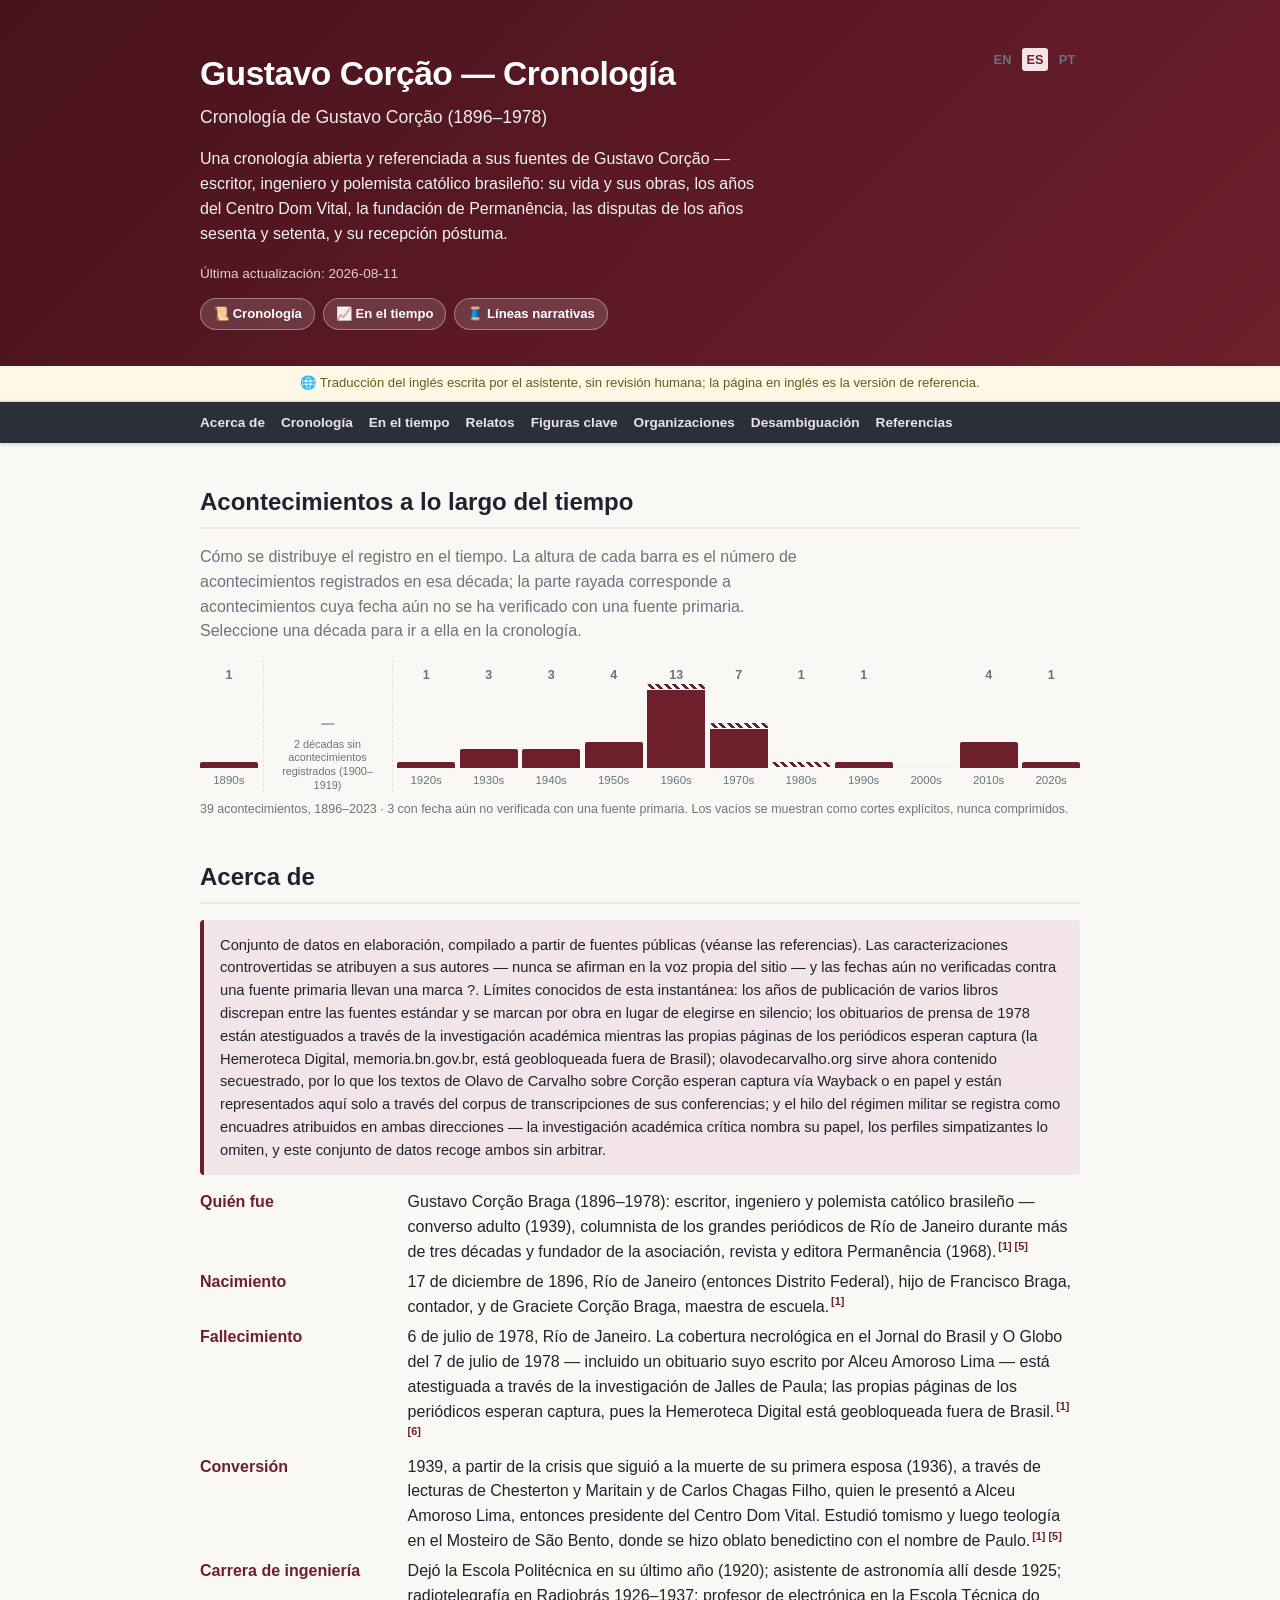
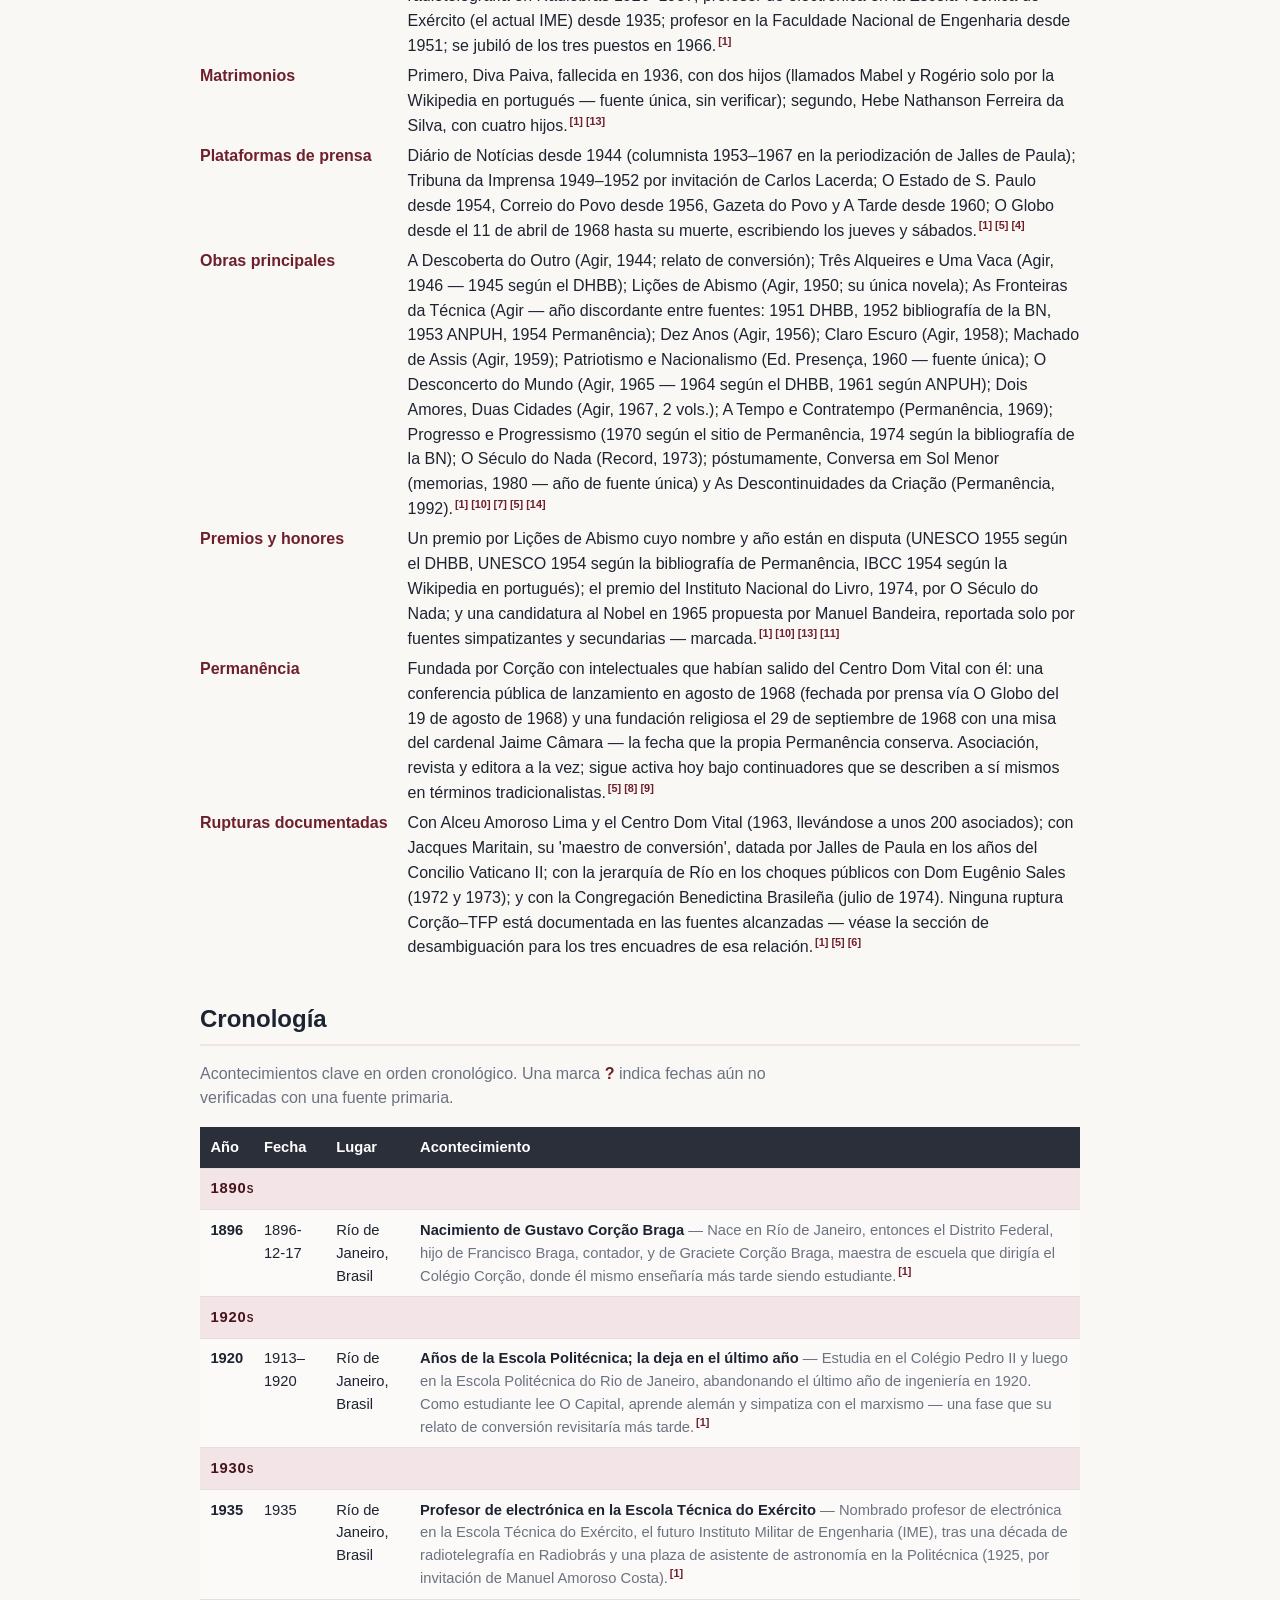
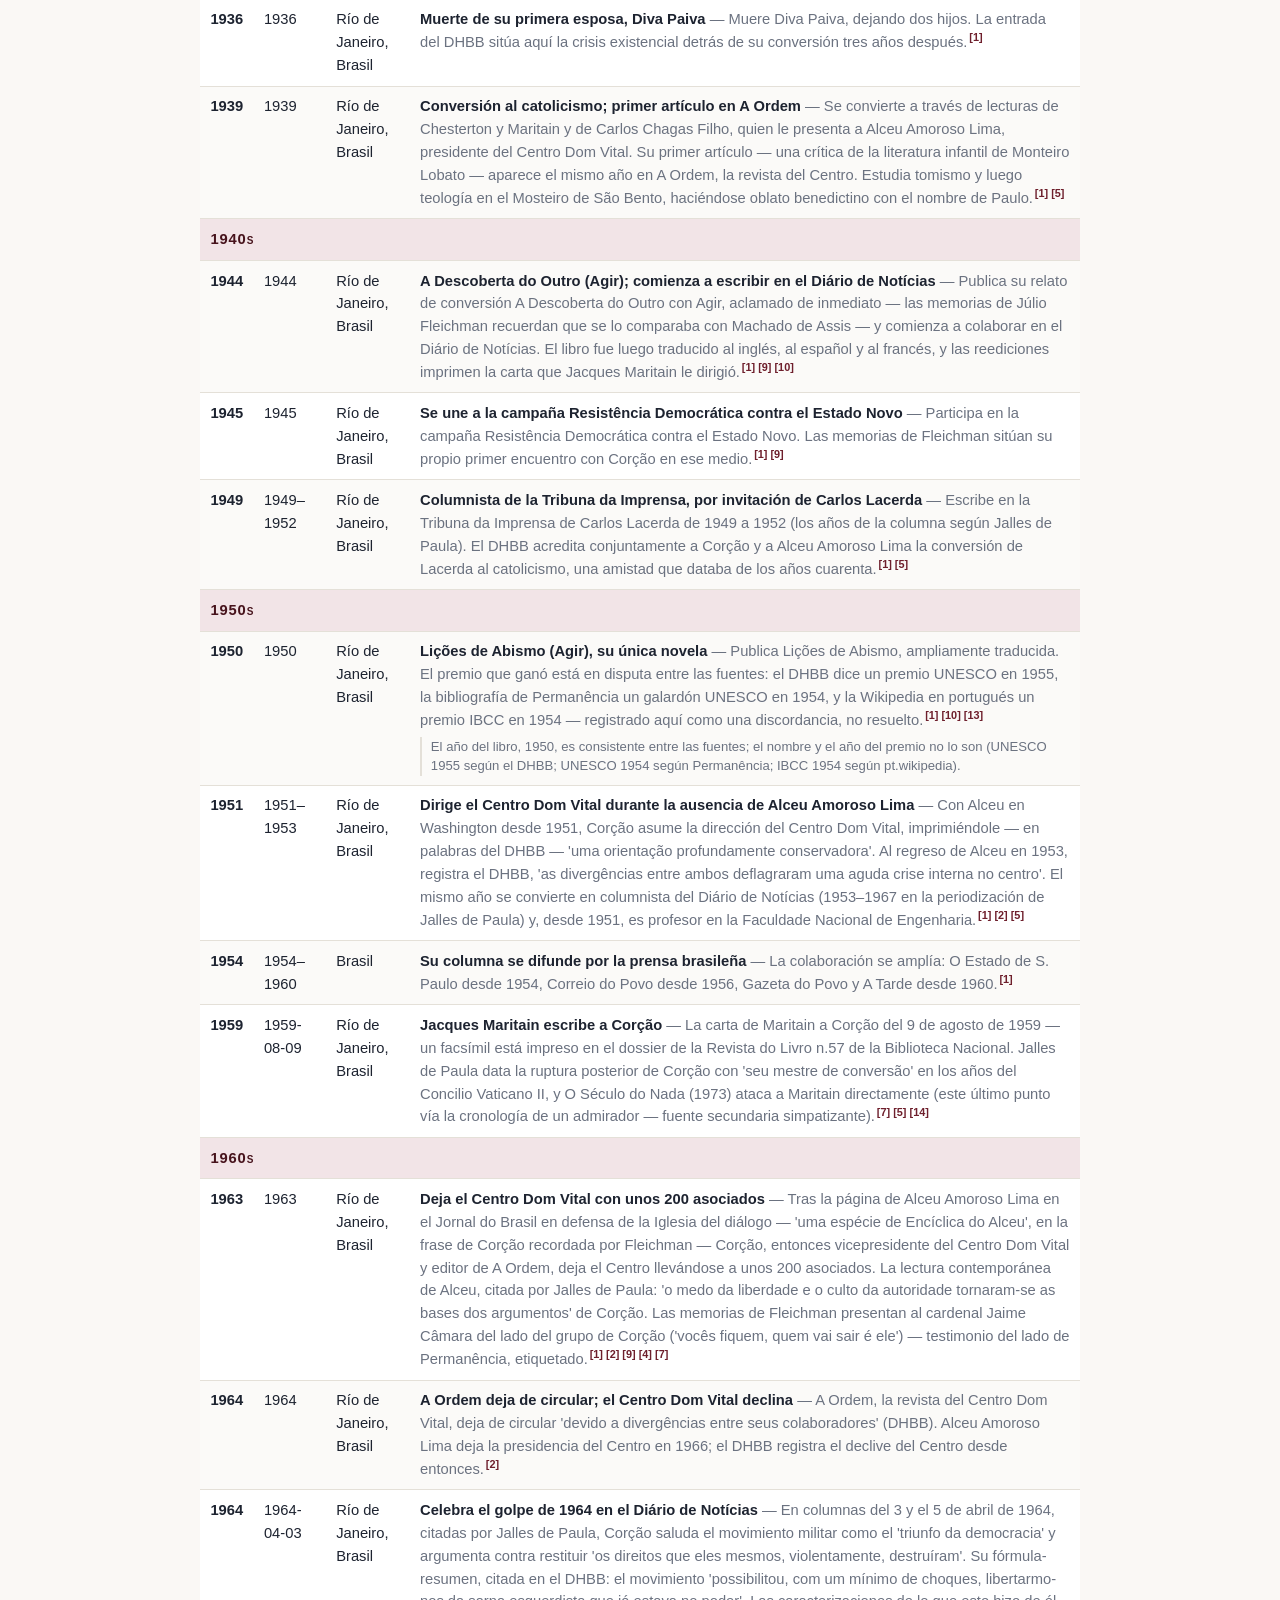
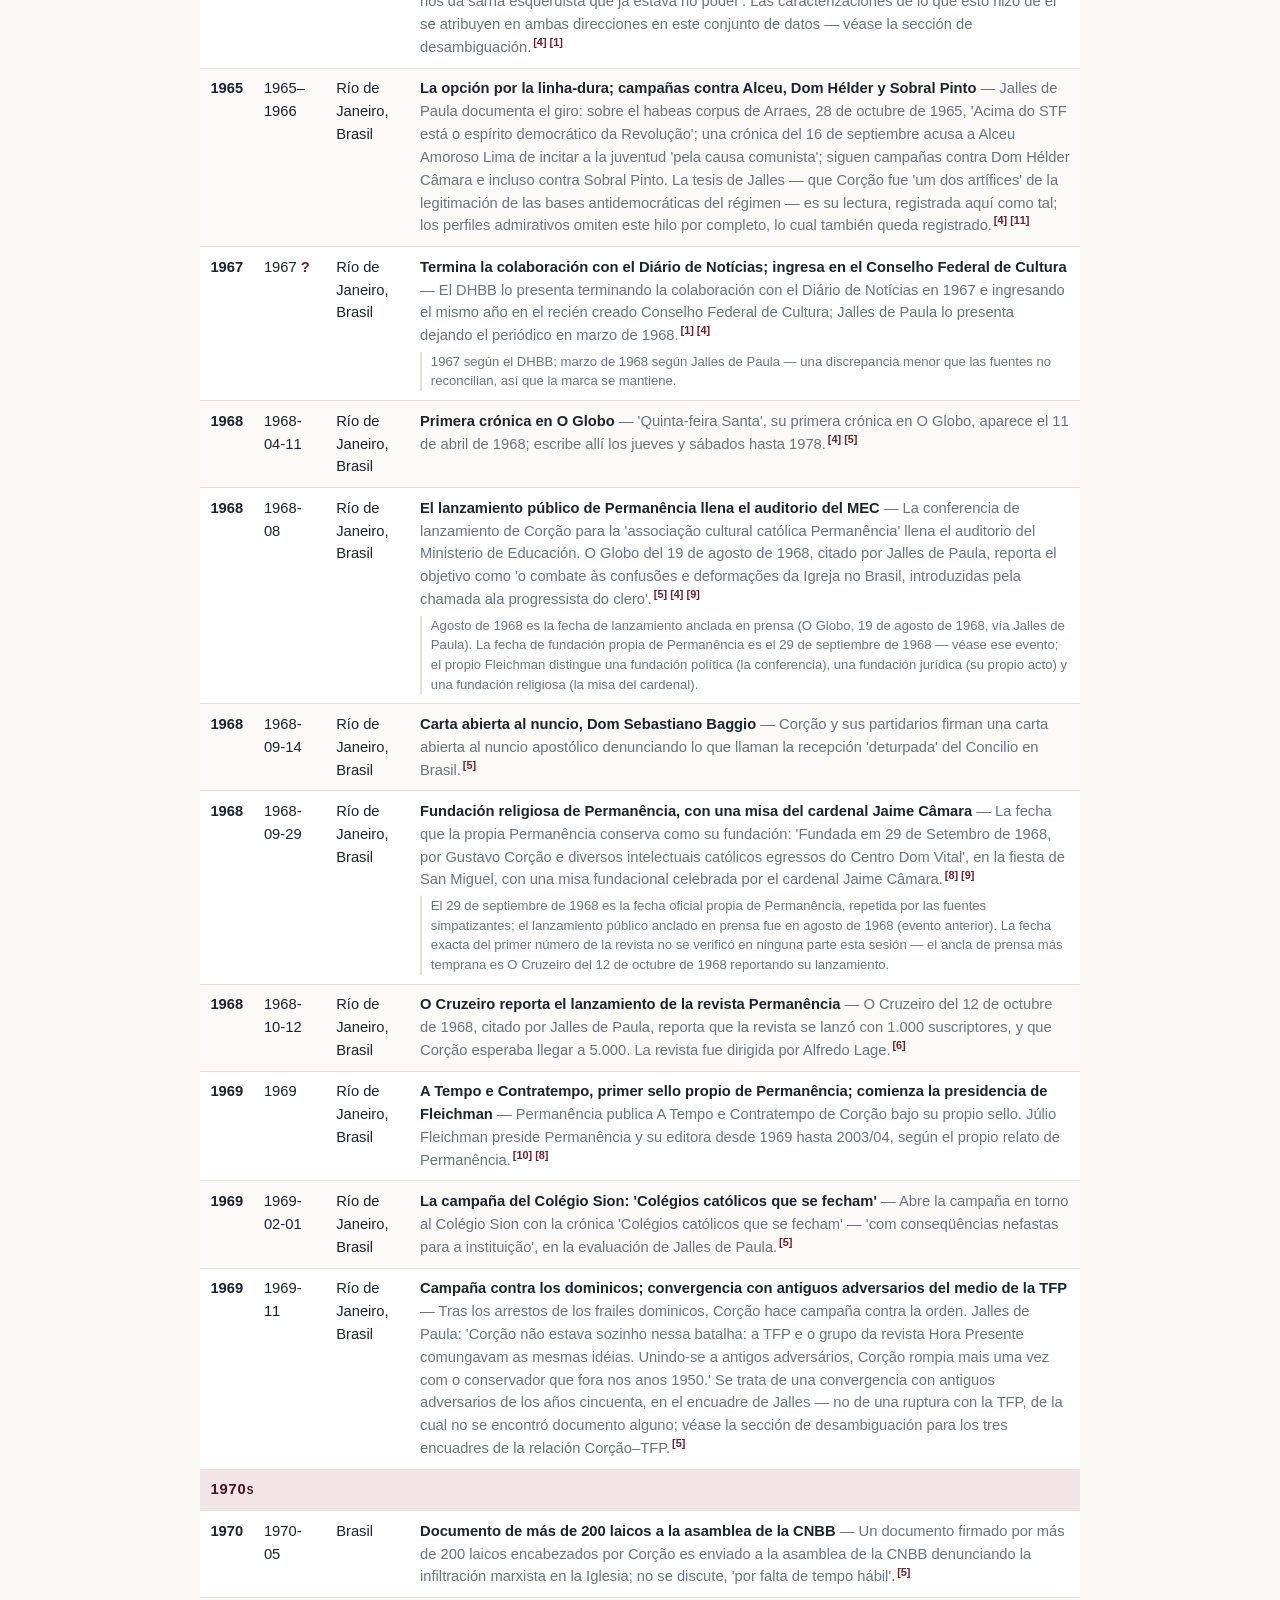
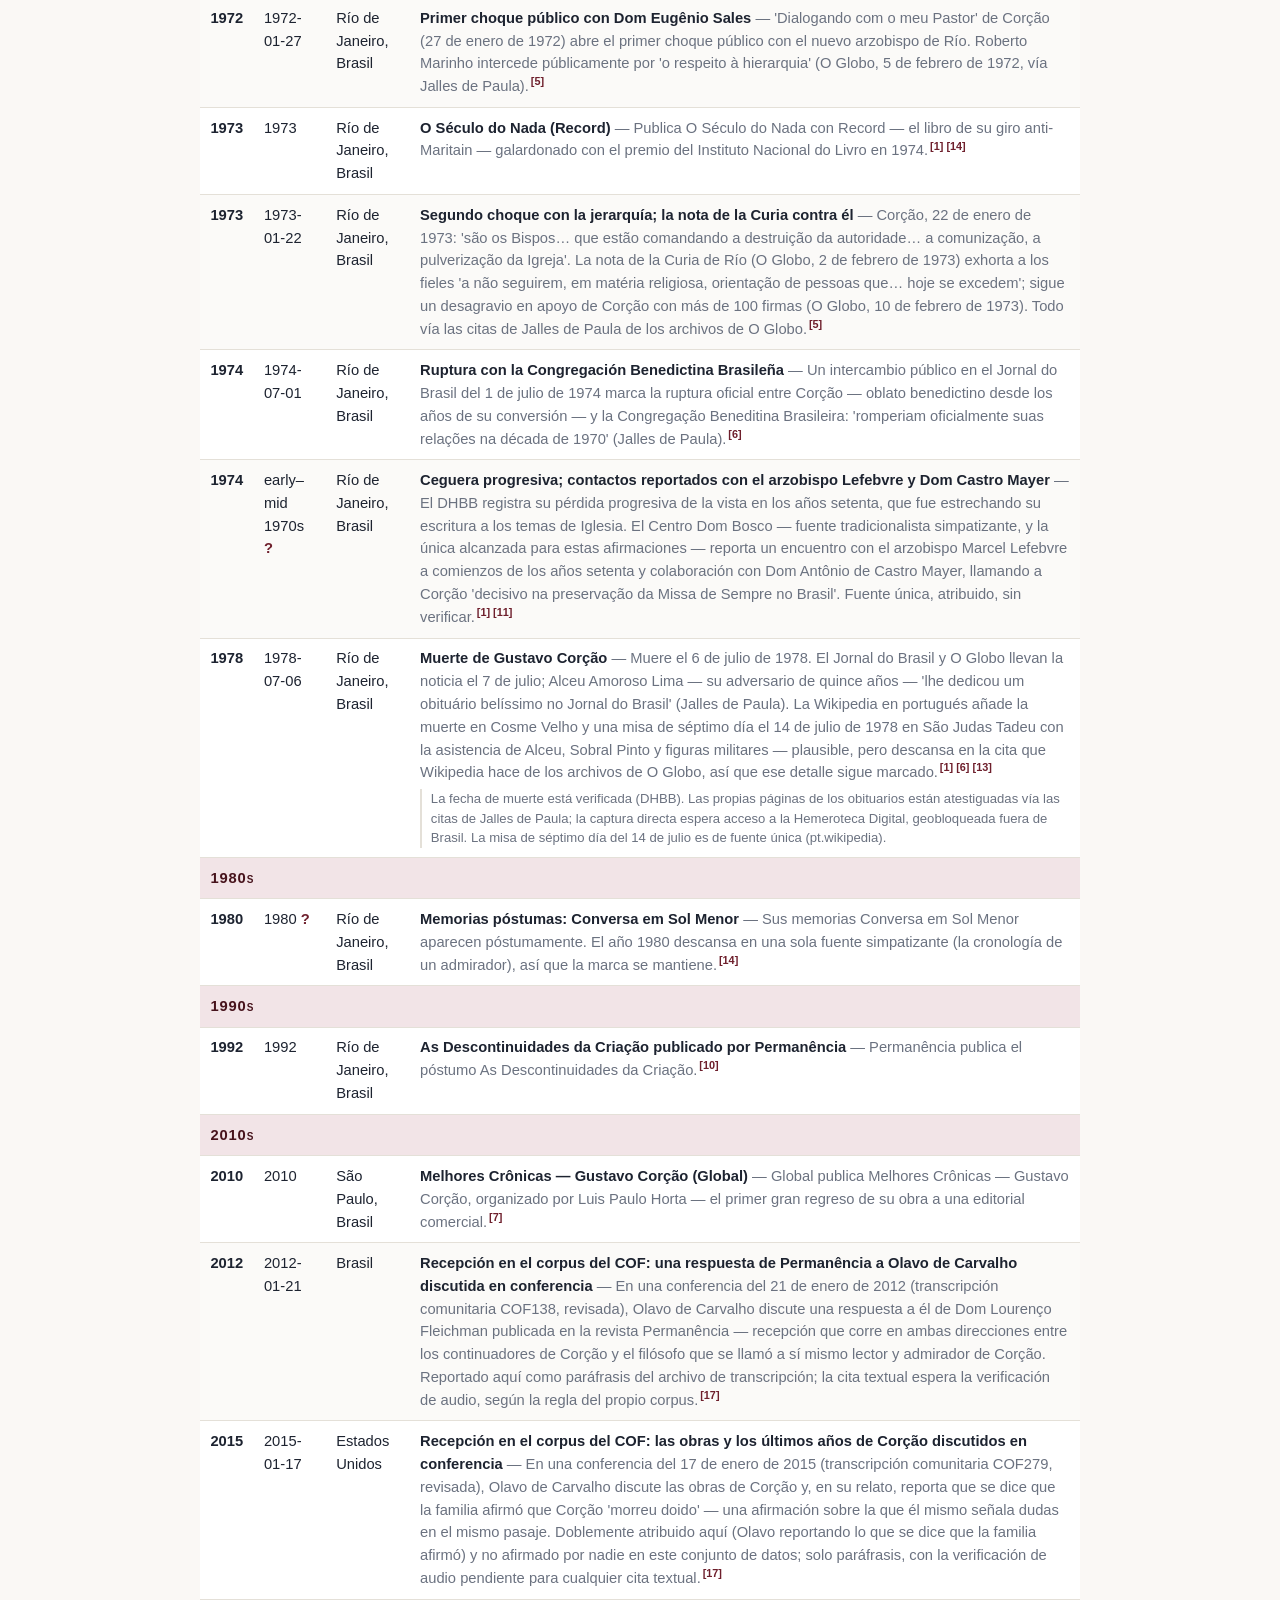
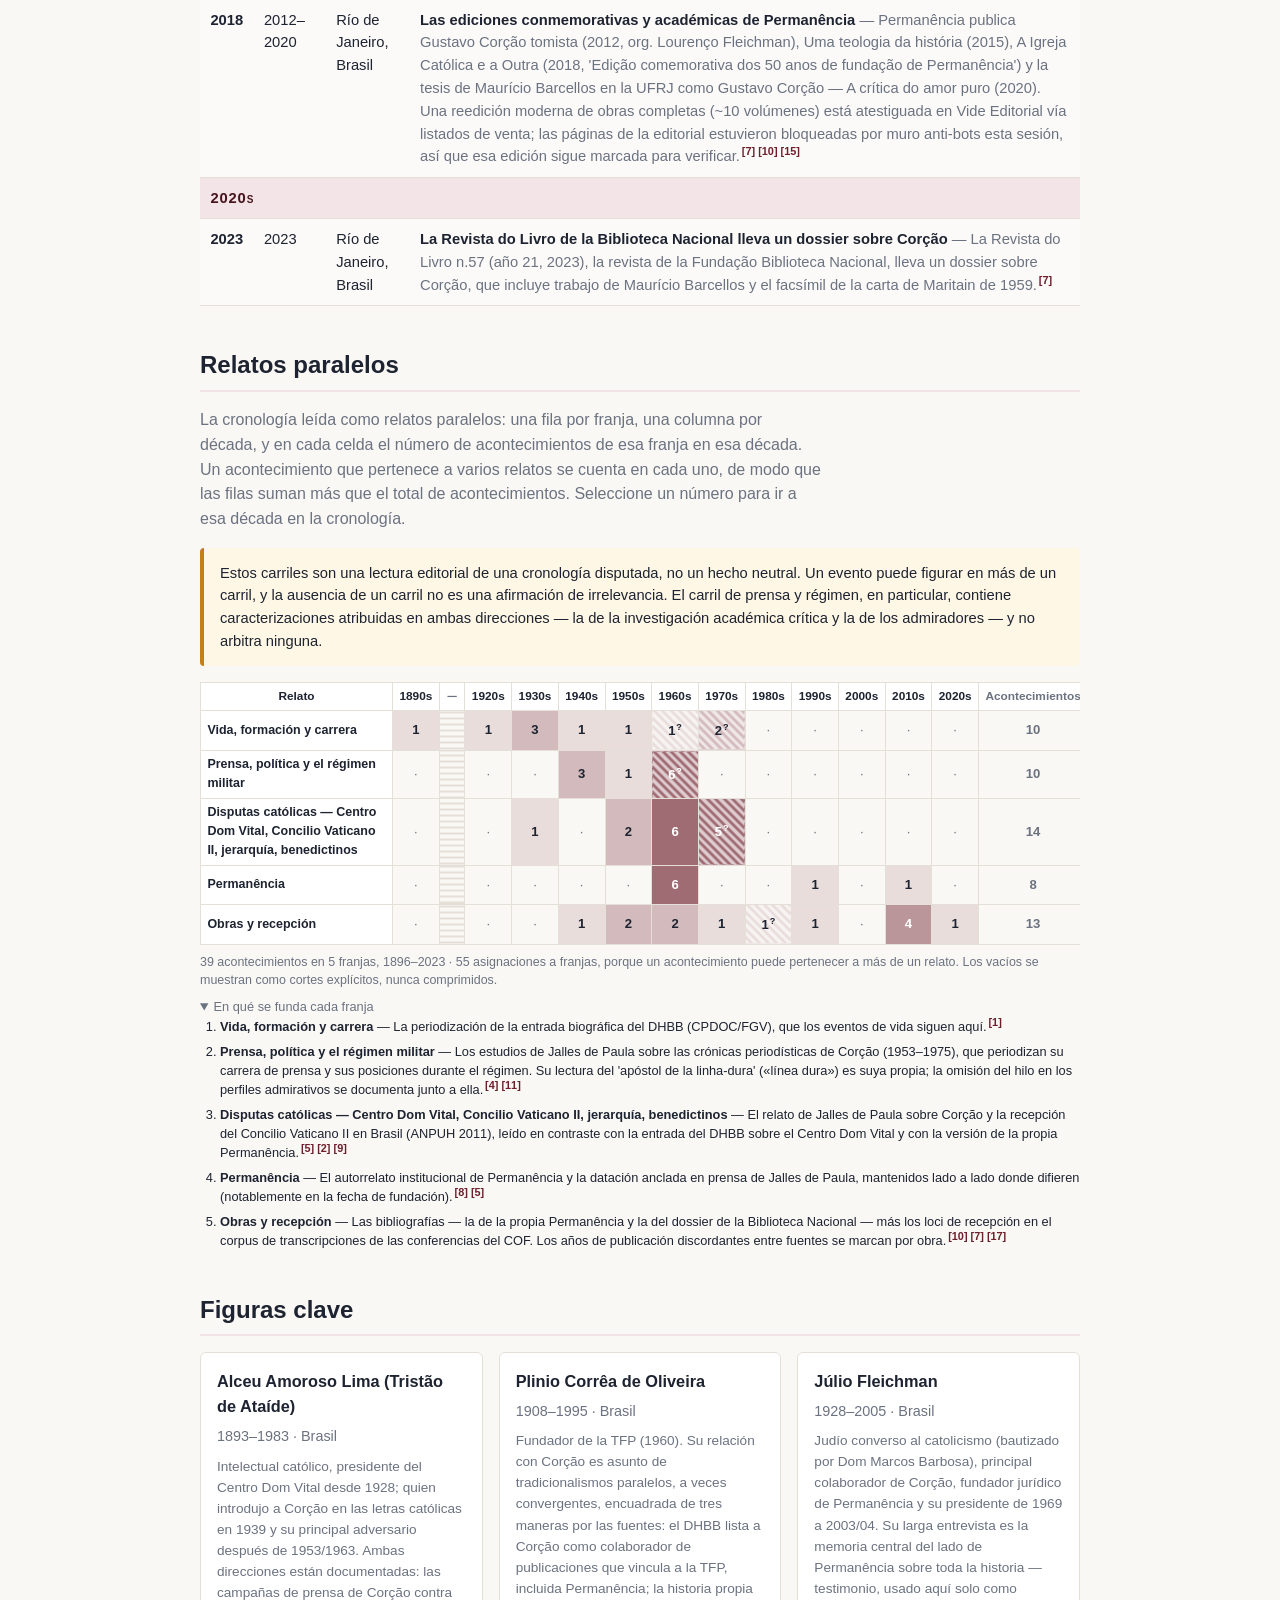
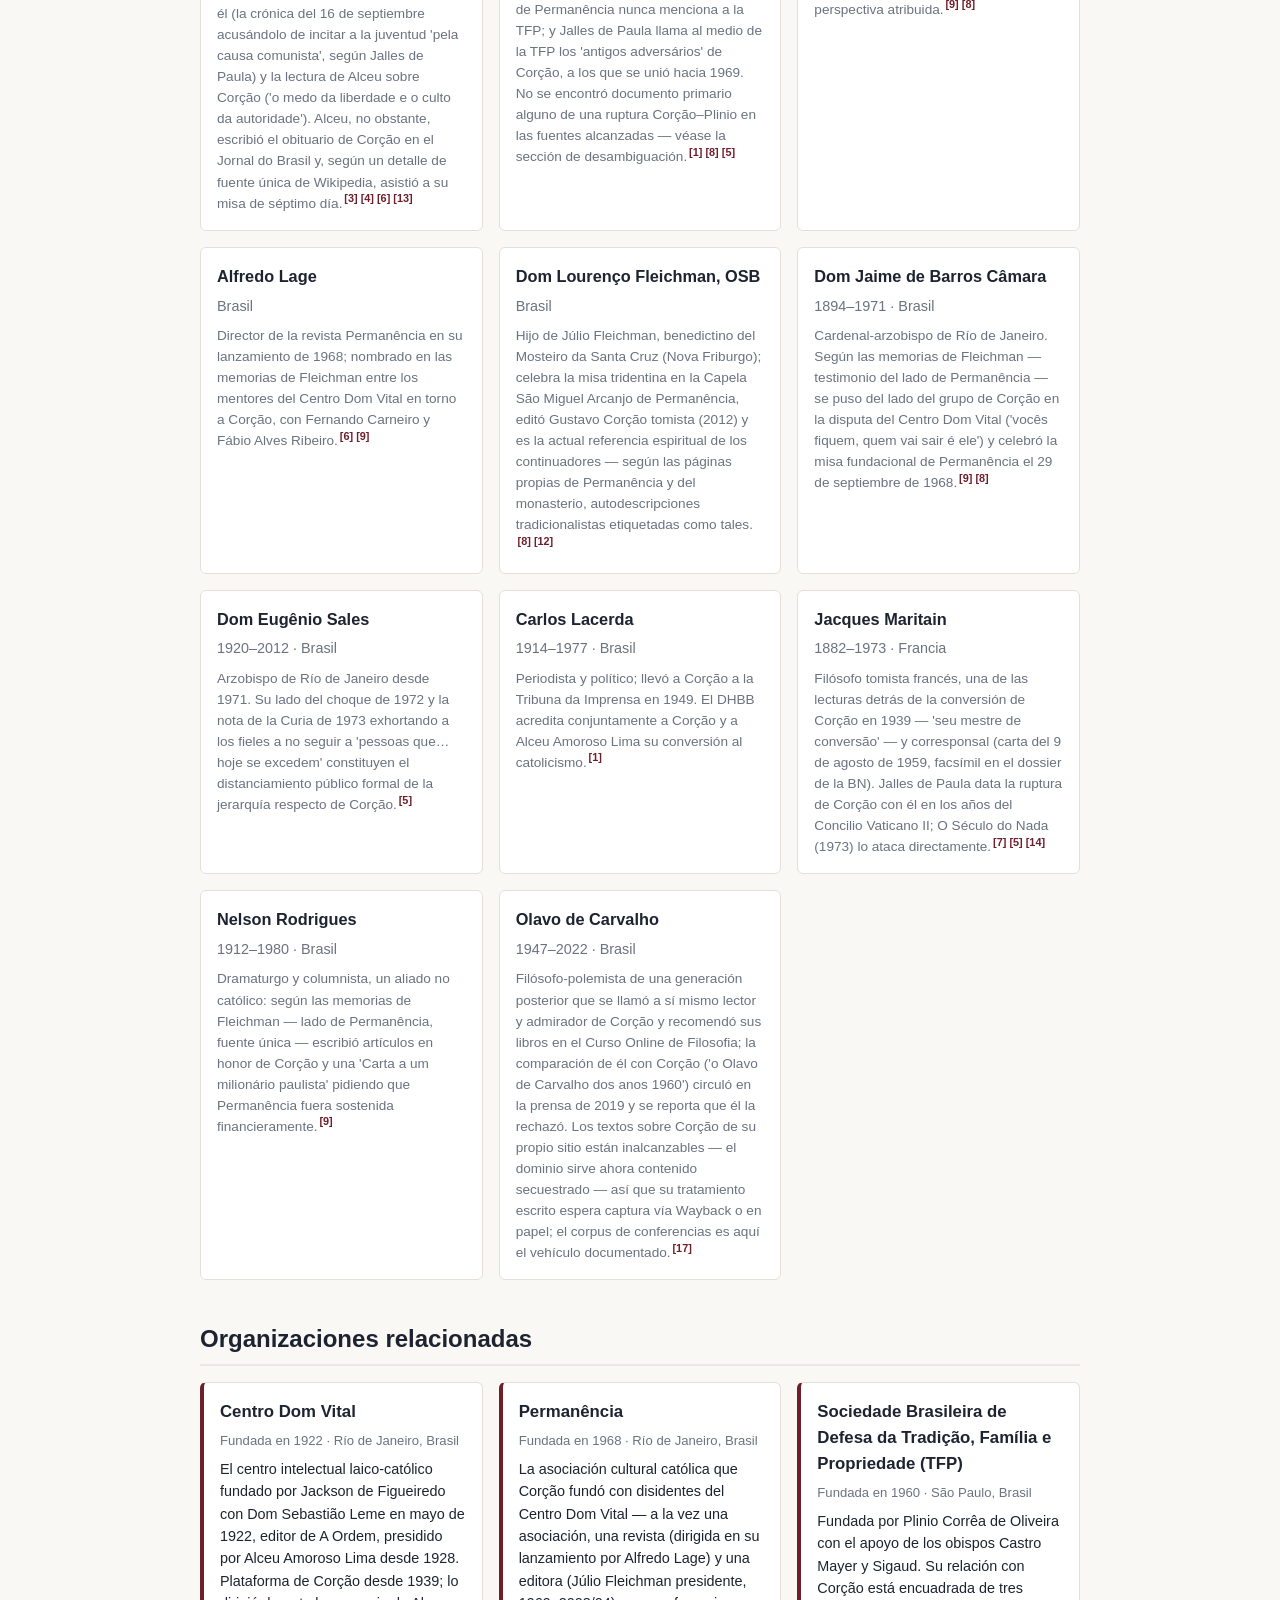
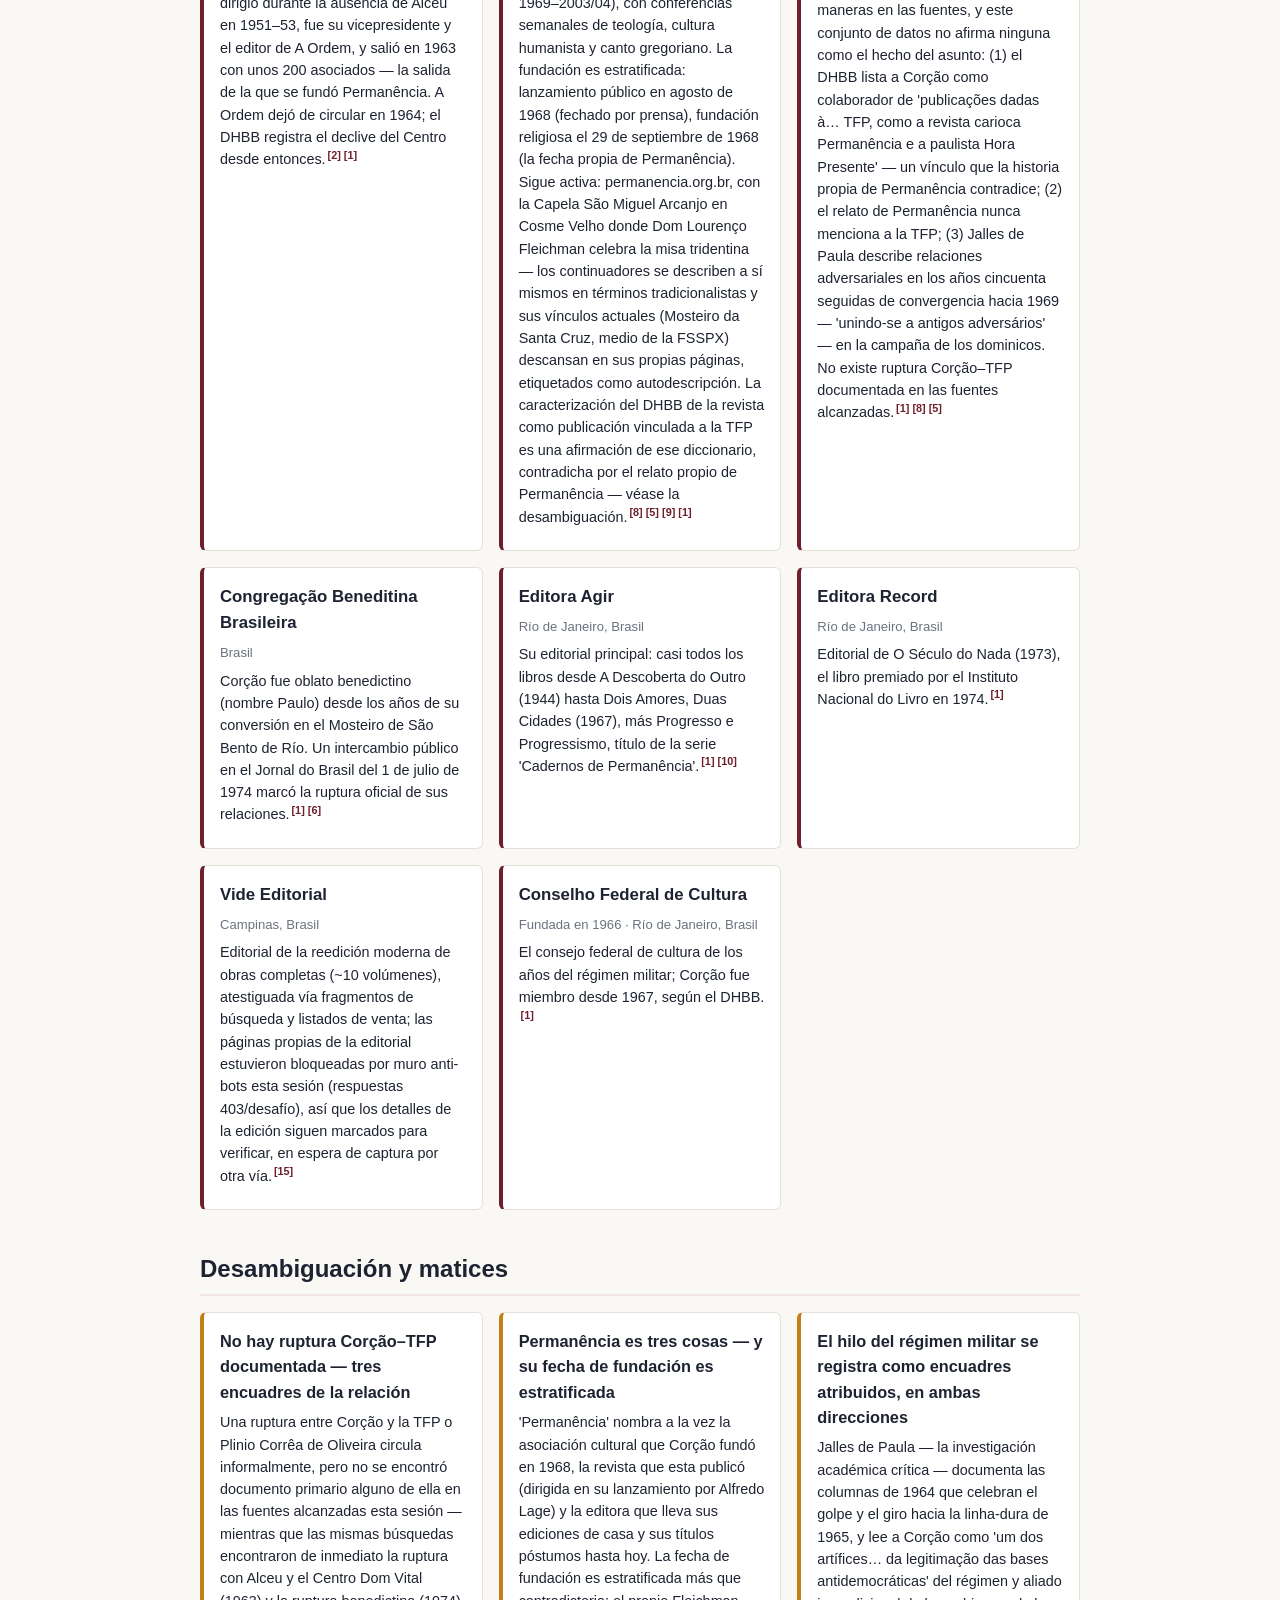
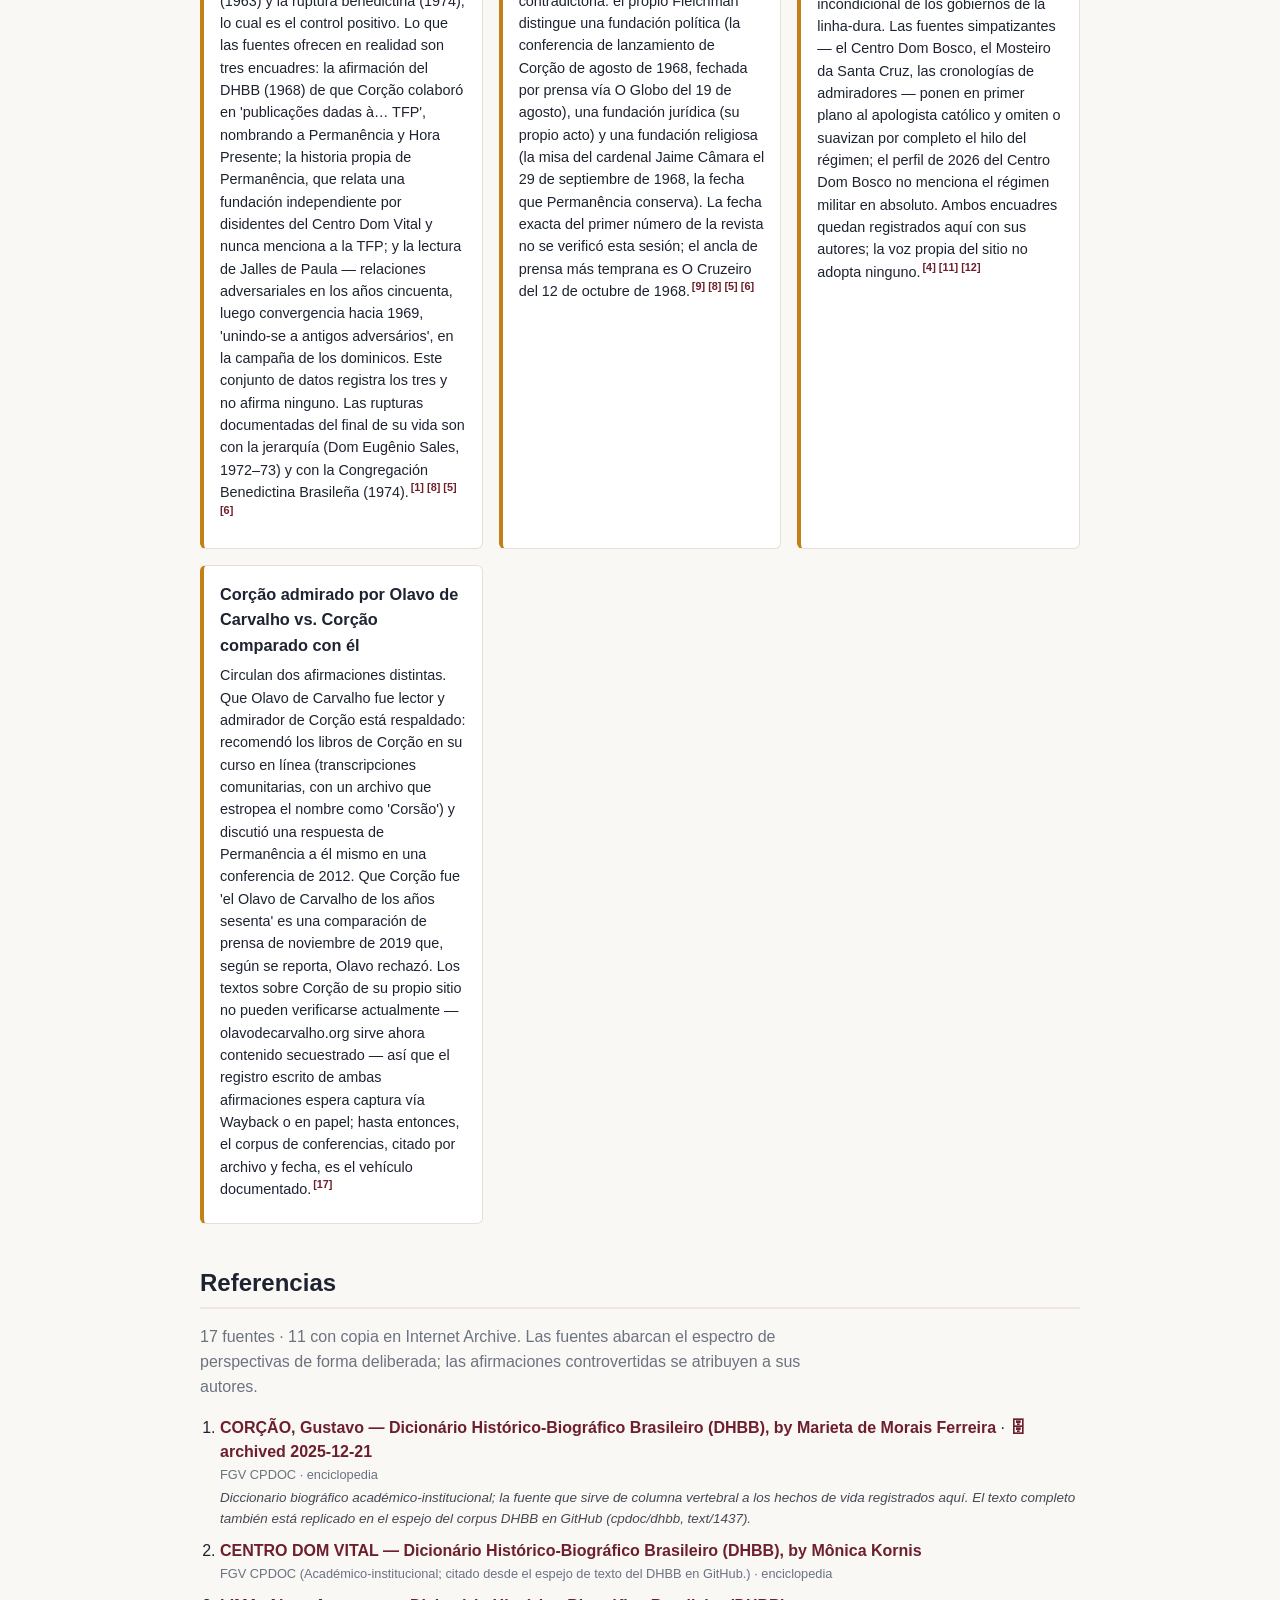
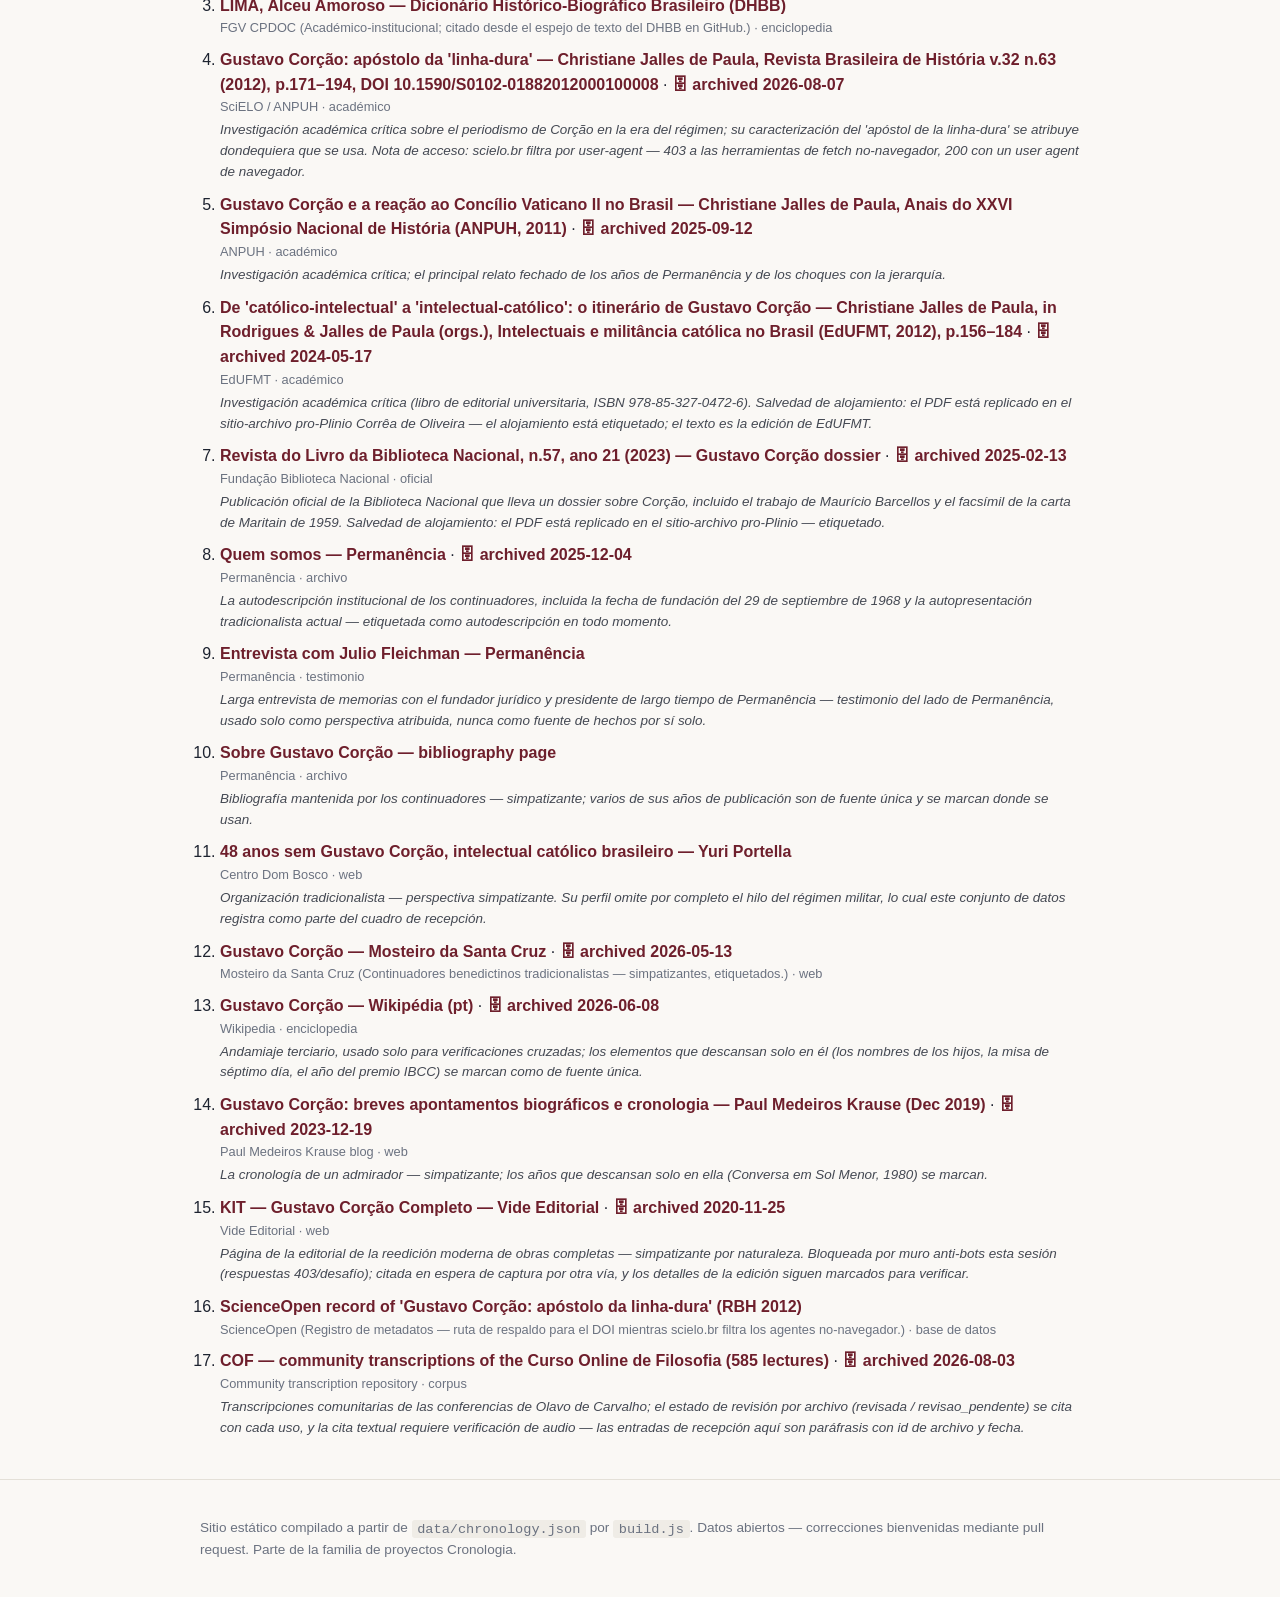
==== docs/es/index.html @ 12a6f3ac "Bootstrap the Gustavo Corcao chronology Complete first dataset: 39 events, 11 figures, 8 organizatio" ====
<!DOCTYPE html>
<html lang="es">
<head>
  <meta charset="utf-8">
  <meta name="viewport" content="width=device-width, initial-scale=1">
  <title>Gustavo Corção — Cronología</title>
  <meta name="description" content="Una cronología abierta y referenciada a sus fuentes de Gustavo Corção — escritor, ingeniero y polemista católico brasileño: su vida y sus obras, los años del Centro Dom Vital, la fundación de Permanência, las disputas de los años sesenta y setenta, y su recepción póstuma.">
  <!-- Google tag (gtag.js) -->
  <script async src="https://www.googletagmanager.com/gtag/js?id=G-R9LV1QZHVE"></script>
  <script>
    window.dataLayer = window.dataLayer || [];
    function gtag(){dataLayer.push(arguments);}
    gtag('js', new Date());
    gtag('config', 'G-R9LV1QZHVE');
  </script>
  <link rel="stylesheet" href="../styles.css">
  <link rel="canonical" href="https://cronologia.github.io/corcao/es/">
  <link rel="alternate" hreflang="en" href="https://cronologia.github.io/corcao/en/">
  <link rel="alternate" hreflang="es" href="https://cronologia.github.io/corcao/es/">
  <link rel="alternate" hreflang="pt" href="https://cronologia.github.io/corcao/pt/">
  <link rel="alternate" hreflang="x-default" href="https://cronologia.github.io/corcao/">
  <meta property="og:type" content="website">
  <meta property="og:site_name" content="Gustavo Corção — Cronología">
  <meta property="og:locale" content="es_ES">
  <meta property="og:title" content="Gustavo Corção — Cronología">
  <meta property="og:description" content="Una cronología abierta y referenciada a sus fuentes de Gustavo Corção — escritor, ingeniero y polemista católico brasileño: su vida y sus obras, los años del Centro Dom Vital, la fundación de Permanência, las disputas de los años sesenta y setenta, y su recepción póstuma.">
  <meta property="og:url" content="https://cronologia.github.io/corcao/es/">
  <meta name="twitter:card" content="summary">
  <meta name="twitter:title" content="Gustavo Corção — Cronología">
  <meta name="twitter:description" content="Una cronología abierta y referenciada a sus fuentes de Gustavo Corção — escritor, ingeniero y polemista católico brasileño: su vida y sus obras, los años del Centro Dom Vital, la fundación de Permanência, las disputas de los años sesenta y setenta, y su recepción póstuma.">
  <script type="application/ld+json">
  {
    "@context": "https://schema.org",
    "@type": "WebSite",
    "name": "Gustavo Corção — Cronología",
    "description": "Una cronología abierta y referenciada a sus fuentes de Gustavo Corção — escritor, ingeniero y polemista católico brasileño: su vida y sus obras, los años del Centro Dom Vital, la fundación de Permanência, las disputas de los años sesenta y setenta, y su recepción póstuma.",
    "url": "https://cronologia.github.io/corcao/es/",
    "inLanguage": "es"
  }
  </script>
</head>
<body>
  <header class="site-header">
    <div class="wrap">
      <nav class="lang-switch" aria-label="Idioma"><a href="../en/" hreflang="en">EN</a><span class="lang-current" aria-current="true">ES</span><a href="../pt/" hreflang="pt">PT</a></nav>
      <h1>Gustavo Corção — Cronología</h1>
      <p class="subtitle">Cronología de Gustavo Corção (1896–1978)</p>
      <p class="lead">Una cronología abierta y referenciada a sus fuentes de Gustavo Corção — escritor, ingeniero y polemista católico brasileño: su vida y sus obras, los años del Centro Dom Vital, la fundación de Permanência, las disputas de los años sesenta y setenta, y su recepción póstuma.</p>
      <p class="updated">Última actualización: 2026-08-11</p>
      <div class="viz-chips">
        <a href="#chronology">📜 Cronología</a>
        <a href="#chronology-spine">📈 En el tiempo</a>
        <a href="#threads">🧵 Líneas narrativas</a>
      </div>
    </div>
  </header>
  <div class="i18n-disclaimer" role="note">🌐 Traducción del inglés escrita por el asistente, sin revisión humana; la página en inglés es la versión de referencia.</div>

  <nav class="site-nav">
    <div class="wrap">
      <a href="#about">Acerca de</a>
      <a href="#chronology">Cronología</a>
      <a href="#chronology-spine">En el tiempo</a>
      <a href="#threads">Relatos</a>
      <a href="#figures">Figuras clave</a>
      <a href="#organizations">Organizaciones</a>
      <a href="#disambiguation">Desambiguación</a>
      <a href="#references">Referencias</a>
    </div>
  </nav>

  <main class="wrap">
    <section id="chronology-spine" class="viz">
      <h2>Acontecimientos a lo largo del tiempo</h2>
      <p class="section-intro">Cómo se distribuye el registro en el tiempo. La altura de cada barra es el número de acontecimientos registrados en esa década; la parte rayada corresponde a acontecimientos cuya fecha aún no se ha verificado con una fuente primaria. Seleccione una década para ir a ella en la cronología.</p>
      <figure class="chrono-spine">
        <div class="viz-scroll">
        <ol class="cs-track-list">
          <li class="cs-col"><a href="#decade-1890" title="1890s: 1 acontecimiento"><span class="cs-count">1</span><span class="cs-track"><span class="cs-bar" style="height:7.7%"></span></span><span class="cs-label">1890s</span><span class="visually-hidden">1890s: 1 acontecimiento</span></a></li>
          <li class="cs-break"><span class="cs-break-mark" aria-hidden="true">⸺</span><span class="cs-break-label">2 décadas sin acontecimientos registrados (1900–1919)</span></li>
          <li class="cs-col"><a href="#decade-1920" title="1920s: 1 acontecimiento"><span class="cs-count">1</span><span class="cs-track"><span class="cs-bar" style="height:7.7%"></span></span><span class="cs-label">1920s</span><span class="visually-hidden">1920s: 1 acontecimiento</span></a></li>
          <li class="cs-col"><a href="#decade-1930" title="1930s: 3 acontecimientos"><span class="cs-count">3</span><span class="cs-track"><span class="cs-bar" style="height:23.1%"></span></span><span class="cs-label">1930s</span><span class="visually-hidden">1930s: 3 acontecimientos</span></a></li>
          <li class="cs-col"><a href="#decade-1940" title="1940s: 3 acontecimientos"><span class="cs-count">3</span><span class="cs-track"><span class="cs-bar" style="height:23.1%"></span></span><span class="cs-label">1940s</span><span class="visually-hidden">1940s: 3 acontecimientos</span></a></li>
          <li class="cs-col"><a href="#decade-1950" title="1950s: 4 acontecimientos"><span class="cs-count">4</span><span class="cs-track"><span class="cs-bar" style="height:30.8%"></span></span><span class="cs-label">1950s</span><span class="visually-hidden">1950s: 4 acontecimientos</span></a></li>
          <li class="cs-col"><a href="#decade-1960" title="1960s: 13 acontecimientos, 1 con fecha no verificada"><span class="cs-count">13</span><span class="cs-track"><span class="cs-bar" style="height:100%"><span class="cs-unverified" style="height:7.7%"></span></span></span><span class="cs-label">1960s</span><span class="visually-hidden">1960s: 13 acontecimientos, 1 con fecha no verificada</span></a></li>
          <li class="cs-col"><a href="#decade-1970" title="1970s: 7 acontecimientos, 1 con fecha no verificada"><span class="cs-count">7</span><span class="cs-track"><span class="cs-bar" style="height:53.8%"><span class="cs-unverified" style="height:14.312267657992567%"></span></span></span><span class="cs-label">1970s</span><span class="visually-hidden">1970s: 7 acontecimientos, 1 con fecha no verificada</span></a></li>
          <li class="cs-col"><a href="#decade-1980" title="1980s: 1 acontecimiento, 1 con fecha no verificada"><span class="cs-count">1</span><span class="cs-track"><span class="cs-bar" style="height:7.7%"><span class="cs-unverified" style="height:100%"></span></span></span><span class="cs-label">1980s</span><span class="visually-hidden">1980s: 1 acontecimiento, 1 con fecha no verificada</span></a></li>
          <li class="cs-col"><a href="#decade-1990" title="1990s: 1 acontecimiento"><span class="cs-count">1</span><span class="cs-track"><span class="cs-bar" style="height:7.7%"></span></span><span class="cs-label">1990s</span><span class="visually-hidden">1990s: 1 acontecimiento</span></a></li>
          <li class="cs-col cs-empty"><span class="cs-count"></span><span class="cs-track"></span><span class="cs-label">2000s</span></li>
          <li class="cs-col"><a href="#decade-2010" title="2010s: 4 acontecimientos"><span class="cs-count">4</span><span class="cs-track"><span class="cs-bar" style="height:30.8%"></span></span><span class="cs-label">2010s</span><span class="visually-hidden">2010s: 4 acontecimientos</span></a></li>
          <li class="cs-col"><a href="#decade-2020" title="2020s: 1 acontecimiento"><span class="cs-count">1</span><span class="cs-track"><span class="cs-bar" style="height:7.7%"></span></span><span class="cs-label">2020s</span><span class="visually-hidden">2020s: 1 acontecimiento</span></a></li>
        </ol>
        </div>
        <figcaption>39 acontecimientos, 1896–2023 · 3 con fecha aún no verificada con una fuente primaria. Los vacíos se muestran como cortes explícitos, nunca comprimidos.</figcaption>
      </figure>
    </section>

    <section id="about">
      <h2>Acerca de</h2>
      <p class="notice">Conjunto de datos en elaboración, compilado a partir de fuentes públicas (véanse las referencias). Las caracterizaciones controvertidas se atribuyen a sus autores — nunca se afirman en la voz propia del sitio — y las fechas aún no verificadas contra una fuente primaria llevan una marca ?. Límites conocidos de esta instantánea: los años de publicación de varios libros discrepan entre las fuentes estándar y se marcan por obra en lugar de elegirse en silencio; los obituarios de prensa de 1978 están atestiguados a través de la investigación académica mientras las propias páginas de los periódicos esperan captura (la Hemeroteca Digital, memoria.bn.gov.br, está geobloqueada fuera de Brasil); olavodecarvalho.org sirve ahora contenido secuestrado, por lo que los textos de Olavo de Carvalho sobre Corção esperan captura vía Wayback o en papel y están representados aquí solo a través del corpus de transcripciones de sus conferencias; y el hilo del régimen militar se registra como encuadres atribuidos en ambas direcciones — la investigación académica crítica nombra su papel, los perfiles simpatizantes lo omiten, y este conjunto de datos recoge ambos sin arbitrar.</p>
      <dl class="facts">
        <dt>Quién fue</dt>
        <dd>Gustavo Corção Braga (1896–1978): escritor, ingeniero y polemista católico brasileño — converso adulto (1939), columnista de los grandes periódicos de Río de Janeiro durante más de tres décadas y fundador de la asociación, revista y editora Permanência (1968).<sup class="cite"><a href="#ref-1" title="Reference 1">[1]</a> <a href="#ref-5" title="Reference 5">[5]</a></sup></dd>
        <dt>Nacimiento</dt>
        <dd>17 de diciembre de 1896, Río de Janeiro (entonces Distrito Federal), hijo de Francisco Braga, contador, y de Graciete Corção Braga, maestra de escuela.<sup class="cite"><a href="#ref-1" title="Reference 1">[1]</a></sup></dd>
        <dt>Fallecimiento</dt>
        <dd>6 de julio de 1978, Río de Janeiro. La cobertura necrológica en el Jornal do Brasil y O Globo del 7 de julio de 1978 — incluido un obituario suyo escrito por Alceu Amoroso Lima — está atestiguada a través de la investigación de Jalles de Paula; las propias páginas de los periódicos esperan captura, pues la Hemeroteca Digital está geobloqueada fuera de Brasil.<sup class="cite"><a href="#ref-1" title="Reference 1">[1]</a> <a href="#ref-6" title="Reference 6">[6]</a></sup></dd>
        <dt>Conversión</dt>
        <dd>1939, a partir de la crisis que siguió a la muerte de su primera esposa (1936), a través de lecturas de Chesterton y Maritain y de Carlos Chagas Filho, quien le presentó a Alceu Amoroso Lima, entonces presidente del Centro Dom Vital. Estudió tomismo y luego teología en el Mosteiro de São Bento, donde se hizo oblato benedictino con el nombre de Paulo.<sup class="cite"><a href="#ref-1" title="Reference 1">[1]</a> <a href="#ref-5" title="Reference 5">[5]</a></sup></dd>
        <dt>Carrera de ingeniería</dt>
        <dd>Dejó la Escola Politécnica en su último año (1920); asistente de astronomía allí desde 1925; radiotelegrafía en Radiobrás 1926–1937; profesor de electrónica en la Escola Técnica do Exército (el actual IME) desde 1935; profesor en la Faculdade Nacional de Engenharia desde 1951; se jubiló de los tres puestos en 1966.<sup class="cite"><a href="#ref-1" title="Reference 1">[1]</a></sup></dd>
        <dt>Matrimonios</dt>
        <dd>Primero, Diva Paiva, fallecida en 1936, con dos hijos (llamados Mabel y Rogério solo por la Wikipedia en portugués — fuente única, sin verificar); segundo, Hebe Nathanson Ferreira da Silva, con cuatro hijos.<sup class="cite"><a href="#ref-1" title="Reference 1">[1]</a> <a href="#ref-13" title="Reference 13">[13]</a></sup></dd>
        <dt>Plataformas de prensa</dt>
        <dd>Diário de Notícias desde 1944 (columnista 1953–1967 en la periodización de Jalles de Paula); Tribuna da Imprensa 1949–1952 por invitación de Carlos Lacerda; O Estado de S. Paulo desde 1954, Correio do Povo desde 1956, Gazeta do Povo y A Tarde desde 1960; O Globo desde el 11 de abril de 1968 hasta su muerte, escribiendo los jueves y sábados.<sup class="cite"><a href="#ref-1" title="Reference 1">[1]</a> <a href="#ref-5" title="Reference 5">[5]</a> <a href="#ref-4" title="Reference 4">[4]</a></sup></dd>
        <dt>Obras principales</dt>
        <dd>A Descoberta do Outro (Agir, 1944; relato de conversión); Três Alqueires e Uma Vaca (Agir, 1946 — 1945 según el DHBB); Lições de Abismo (Agir, 1950; su única novela); As Fronteiras da Técnica (Agir — año discordante entre fuentes: 1951 DHBB, 1952 bibliografía de la BN, 1953 ANPUH, 1954 Permanência); Dez Anos (Agir, 1956); Claro Escuro (Agir, 1958); Machado de Assis (Agir, 1959); Patriotismo e Nacionalismo (Ed. Presença, 1960 — fuente única); O Desconcerto do Mundo (Agir, 1965 — 1964 según el DHBB, 1961 según ANPUH); Dois Amores, Duas Cidades (Agir, 1967, 2 vols.); A Tempo e Contratempo (Permanência, 1969); Progresso e Progressismo (1970 según el sitio de Permanência, 1974 según la bibliografía de la BN); O Século do Nada (Record, 1973); póstumamente, Conversa em Sol Menor (memorias, 1980 — año de fuente única) y As Descontinuidades da Criação (Permanência, 1992).<sup class="cite"><a href="#ref-1" title="Reference 1">[1]</a> <a href="#ref-10" title="Reference 10">[10]</a> <a href="#ref-7" title="Reference 7">[7]</a> <a href="#ref-5" title="Reference 5">[5]</a> <a href="#ref-14" title="Reference 14">[14]</a></sup></dd>
        <dt>Premios y honores</dt>
        <dd>Un premio por Lições de Abismo cuyo nombre y año están en disputa (UNESCO 1955 según el DHBB, UNESCO 1954 según la bibliografía de Permanência, IBCC 1954 según la Wikipedia en portugués); el premio del Instituto Nacional do Livro, 1974, por O Século do Nada; y una candidatura al Nobel en 1965 propuesta por Manuel Bandeira, reportada solo por fuentes simpatizantes y secundarias — marcada.<sup class="cite"><a href="#ref-1" title="Reference 1">[1]</a> <a href="#ref-10" title="Reference 10">[10]</a> <a href="#ref-13" title="Reference 13">[13]</a> <a href="#ref-11" title="Reference 11">[11]</a></sup></dd>
        <dt>Permanência</dt>
        <dd>Fundada por Corção con intelectuales que habían salido del Centro Dom Vital con él: una conferencia pública de lanzamiento en agosto de 1968 (fechada por prensa vía O Globo del 19 de agosto de 1968) y una fundación religiosa el 29 de septiembre de 1968 con una misa del cardenal Jaime Câmara — la fecha que la propia Permanência conserva. Asociación, revista y editora a la vez; sigue activa hoy bajo continuadores que se describen a sí mismos en términos tradicionalistas.<sup class="cite"><a href="#ref-5" title="Reference 5">[5]</a> <a href="#ref-8" title="Reference 8">[8]</a> <a href="#ref-9" title="Reference 9">[9]</a></sup></dd>
        <dt>Rupturas documentadas</dt>
        <dd>Con Alceu Amoroso Lima y el Centro Dom Vital (1963, llevándose a unos 200 asociados); con Jacques Maritain, su &#39;maestro de conversión&#39;, datada por Jalles de Paula en los años del Concilio Vaticano II; con la jerarquía de Río en los choques públicos con Dom Eugênio Sales (1972 y 1973); y con la Congregación Benedictina Brasileña (julio de 1974). Ninguna ruptura Corção–TFP está documentada en las fuentes alcanzadas — véase la sección de desambiguación para los tres encuadres de esa relación.<sup class="cite"><a href="#ref-1" title="Reference 1">[1]</a> <a href="#ref-5" title="Reference 5">[5]</a> <a href="#ref-6" title="Reference 6">[6]</a></sup></dd>
      </dl>
    </section>

    <section id="chronology">
      <h2>Cronología</h2>
      <p class="section-intro">Acontecimientos clave en orden cronológico. Una marca <span class="flag">?</span> indica
      fechas aún no verificadas con una fuente primaria.</p>
      <div class="table-scroll">
      <table class="meetings">
        <thead>
          <tr><th>Año</th><th>Fecha</th><th>Lugar</th><th>Acontecimiento</th></tr>
        </thead>
        <tbody>
        <tr class="decade-row" id="decade-1890"><th colspan="4">1890s</th></tr>
        <tr>
          <td class="year">1896</td>
          <td>1896-12-17</td>
          <td>Río de Janeiro, Brasil</td>
          <td><strong>Nacimiento de Gustavo Corção Braga</strong> <span class="muted">— Nace en Río de Janeiro, entonces el Distrito Federal, hijo de Francisco Braga, contador, y de Graciete Corção Braga, maestra de escuela que dirigía el Colégio Corção, donde él mismo enseñaría más tarde siendo estudiante.</span><sup class="cite"><a href="#ref-1" title="Reference 1">[1]</a></sup></td>
        </tr>
        <tr class="decade-row" id="decade-1920"><th colspan="4">1920s</th></tr>
        <tr>
          <td class="year">1920</td>
          <td>1913–1920</td>
          <td>Río de Janeiro, Brasil</td>
          <td><strong>Años de la Escola Politécnica; la deja en el último año</strong> <span class="muted">— Estudia en el Colégio Pedro II y luego en la Escola Politécnica do Rio de Janeiro, abandonando el último año de ingeniería en 1920. Como estudiante lee O Capital, aprende alemán y simpatiza con el marxismo — una fase que su relato de conversión revisitaría más tarde.</span><sup class="cite"><a href="#ref-1" title="Reference 1">[1]</a></sup></td>
        </tr>
        <tr class="decade-row" id="decade-1930"><th colspan="4">1930s</th></tr>
        <tr>
          <td class="year">1935</td>
          <td>1935</td>
          <td>Río de Janeiro, Brasil</td>
          <td><strong>Profesor de electrónica en la Escola Técnica do Exército</strong> <span class="muted">— Nombrado profesor de electrónica en la Escola Técnica do Exército, el futuro Instituto Militar de Engenharia (IME), tras una década de radiotelegrafía en Radiobrás y una plaza de asistente de astronomía en la Politécnica (1925, por invitación de Manuel Amoroso Costa).</span><sup class="cite"><a href="#ref-1" title="Reference 1">[1]</a></sup></td>
        </tr>
        <tr>
          <td class="year">1936</td>
          <td>1936</td>
          <td>Río de Janeiro, Brasil</td>
          <td><strong>Muerte de su primera esposa, Diva Paiva</strong> <span class="muted">— Muere Diva Paiva, dejando dos hijos. La entrada del DHBB sitúa aquí la crisis existencial detrás de su conversión tres años después.</span><sup class="cite"><a href="#ref-1" title="Reference 1">[1]</a></sup></td>
        </tr>
        <tr>
          <td class="year">1939</td>
          <td>1939</td>
          <td>Río de Janeiro, Brasil</td>
          <td><strong>Conversión al catolicismo; primer artículo en A Ordem</strong> <span class="muted">— Se convierte a través de lecturas de Chesterton y Maritain y de Carlos Chagas Filho, quien le presenta a Alceu Amoroso Lima, presidente del Centro Dom Vital. Su primer artículo — una crítica de la literatura infantil de Monteiro Lobato — aparece el mismo año en A Ordem, la revista del Centro. Estudia tomismo y luego teología en el Mosteiro de São Bento, haciéndose oblato benedictino con el nombre de Paulo.</span><sup class="cite"><a href="#ref-1" title="Reference 1">[1]</a> <a href="#ref-5" title="Reference 5">[5]</a></sup></td>
        </tr>
        <tr class="decade-row" id="decade-1940"><th colspan="4">1940s</th></tr>
        <tr>
          <td class="year">1944</td>
          <td>1944</td>
          <td>Río de Janeiro, Brasil</td>
          <td><strong>A Descoberta do Outro (Agir); comienza a escribir en el Diário de Notícias</strong> <span class="muted">— Publica su relato de conversión A Descoberta do Outro con Agir, aclamado de inmediato — las memorias de Júlio Fleichman recuerdan que se lo comparaba con Machado de Assis — y comienza a colaborar en el Diário de Notícias. El libro fue luego traducido al inglés, al español y al francés, y las reediciones imprimen la carta que Jacques Maritain le dirigió.</span><sup class="cite"><a href="#ref-1" title="Reference 1">[1]</a> <a href="#ref-9" title="Reference 9">[9]</a> <a href="#ref-10" title="Reference 10">[10]</a></sup></td>
        </tr>
        <tr>
          <td class="year">1945</td>
          <td>1945</td>
          <td>Río de Janeiro, Brasil</td>
          <td><strong>Se une a la campaña Resistência Democrática contra el Estado Novo</strong> <span class="muted">— Participa en la campaña Resistência Democrática contra el Estado Novo. Las memorias de Fleichman sitúan su propio primer encuentro con Corção en ese medio.</span><sup class="cite"><a href="#ref-1" title="Reference 1">[1]</a> <a href="#ref-9" title="Reference 9">[9]</a></sup></td>
        </tr>
        <tr>
          <td class="year">1949</td>
          <td>1949–1952</td>
          <td>Río de Janeiro, Brasil</td>
          <td><strong>Columnista de la Tribuna da Imprensa, por invitación de Carlos Lacerda</strong> <span class="muted">— Escribe en la Tribuna da Imprensa de Carlos Lacerda de 1949 a 1952 (los años de la columna según Jalles de Paula). El DHBB acredita conjuntamente a Corção y a Alceu Amoroso Lima la conversión de Lacerda al catolicismo, una amistad que databa de los años cuarenta.</span><sup class="cite"><a href="#ref-1" title="Reference 1">[1]</a> <a href="#ref-5" title="Reference 5">[5]</a></sup></td>
        </tr>
        <tr class="decade-row" id="decade-1950"><th colspan="4">1950s</th></tr>
        <tr>
          <td class="year">1950</td>
          <td>1950</td>
          <td>Río de Janeiro, Brasil</td>
          <td><strong>Lições de Abismo (Agir), su única novela</strong> <span class="muted">— Publica Lições de Abismo, ampliamente traducida. El premio que ganó está en disputa entre las fuentes: el DHBB dice un premio UNESCO en 1955, la bibliografía de Permanência un galardón UNESCO en 1954, y la Wikipedia en portugués un premio IBCC en 1954 — registrado aquí como una discordancia, no resuelto.</span><sup class="cite"><a href="#ref-1" title="Reference 1">[1]</a> <a href="#ref-10" title="Reference 10">[10]</a> <a href="#ref-13" title="Reference 13">[13]</a></sup><span class="date-note">El año del libro, 1950, es consistente entre las fuentes; el nombre y el año del premio no lo son (UNESCO 1955 según el DHBB; UNESCO 1954 según Permanência; IBCC 1954 según pt.wikipedia).</span></td>
        </tr>
        <tr>
          <td class="year">1951</td>
          <td>1951–1953</td>
          <td>Río de Janeiro, Brasil</td>
          <td><strong>Dirige el Centro Dom Vital durante la ausencia de Alceu Amoroso Lima</strong> <span class="muted">— Con Alceu en Washington desde 1951, Corção asume la dirección del Centro Dom Vital, imprimiéndole — en palabras del DHBB — &#39;uma orientação profundamente conservadora&#39;. Al regreso de Alceu en 1953, registra el DHBB, &#39;as divergências entre ambos deflagraram uma aguda crise interna no centro&#39;. El mismo año se convierte en columnista del Diário de Notícias (1953–1967 en la periodización de Jalles de Paula) y, desde 1951, es profesor en la Faculdade Nacional de Engenharia.</span><sup class="cite"><a href="#ref-1" title="Reference 1">[1]</a> <a href="#ref-2" title="Reference 2">[2]</a> <a href="#ref-5" title="Reference 5">[5]</a></sup></td>
        </tr>
        <tr>
          <td class="year">1954</td>
          <td>1954–1960</td>
          <td>Brasil</td>
          <td><strong>Su columna se difunde por la prensa brasileña</strong> <span class="muted">— La colaboración se amplía: O Estado de S. Paulo desde 1954, Correio do Povo desde 1956, Gazeta do Povo y A Tarde desde 1960.</span><sup class="cite"><a href="#ref-1" title="Reference 1">[1]</a></sup></td>
        </tr>
        <tr>
          <td class="year">1959</td>
          <td>1959-08-09</td>
          <td>Río de Janeiro, Brasil</td>
          <td><strong>Jacques Maritain escribe a Corção</strong> <span class="muted">— La carta de Maritain a Corção del 9 de agosto de 1959 — un facsímil está impreso en el dossier de la Revista do Livro n.57 de la Biblioteca Nacional. Jalles de Paula data la ruptura posterior de Corção con &#39;seu mestre de conversão&#39; en los años del Concilio Vaticano II, y O Século do Nada (1973) ataca a Maritain directamente (este último punto vía la cronología de un admirador — fuente secundaria simpatizante).</span><sup class="cite"><a href="#ref-7" title="Reference 7">[7]</a> <a href="#ref-5" title="Reference 5">[5]</a> <a href="#ref-14" title="Reference 14">[14]</a></sup></td>
        </tr>
        <tr class="decade-row" id="decade-1960"><th colspan="4">1960s</th></tr>
        <tr>
          <td class="year">1963</td>
          <td>1963</td>
          <td>Río de Janeiro, Brasil</td>
          <td><strong>Deja el Centro Dom Vital con unos 200 asociados</strong> <span class="muted">— Tras la página de Alceu Amoroso Lima en el Jornal do Brasil en defensa de la Iglesia del diálogo — &#39;uma espécie de Encíclica do Alceu&#39;, en la frase de Corção recordada por Fleichman — Corção, entonces vicepresidente del Centro Dom Vital y editor de A Ordem, deja el Centro llevándose a unos 200 asociados. La lectura contemporánea de Alceu, citada por Jalles de Paula: &#39;o medo da liberdade e o culto da autoridade tornaram-se as bases dos argumentos&#39; de Corção. Las memorias de Fleichman presentan al cardenal Jaime Câmara del lado del grupo de Corção (&#39;vocês fiquem, quem vai sair é ele&#39;) — testimonio del lado de Permanência, etiquetado.</span><sup class="cite"><a href="#ref-1" title="Reference 1">[1]</a> <a href="#ref-2" title="Reference 2">[2]</a> <a href="#ref-9" title="Reference 9">[9]</a> <a href="#ref-4" title="Reference 4">[4]</a> <a href="#ref-7" title="Reference 7">[7]</a></sup></td>
        </tr>
        <tr>
          <td class="year">1964</td>
          <td>1964</td>
          <td>Río de Janeiro, Brasil</td>
          <td><strong>A Ordem deja de circular; el Centro Dom Vital declina</strong> <span class="muted">— A Ordem, la revista del Centro Dom Vital, deja de circular &#39;devido a divergências entre seus colaboradores&#39; (DHBB). Alceu Amoroso Lima deja la presidencia del Centro en 1966; el DHBB registra el declive del Centro desde entonces.</span><sup class="cite"><a href="#ref-2" title="Reference 2">[2]</a></sup></td>
        </tr>
        <tr>
          <td class="year">1964</td>
          <td>1964-04-03</td>
          <td>Río de Janeiro, Brasil</td>
          <td><strong>Celebra el golpe de 1964 en el Diário de Notícias</strong> <span class="muted">— En columnas del 3 y el 5 de abril de 1964, citadas por Jalles de Paula, Corção saluda el movimiento militar como el &#39;triunfo da democracia&#39; y argumenta contra restituir &#39;os direitos que eles mesmos, violentamente, destruíram&#39;. Su fórmula-resumen, citada en el DHBB: el movimiento &#39;possibilitou, com um mínimo de choques, libertarmo-nos da sarna esquerdista que já estava no poder&#39;. Las caracterizaciones de lo que esto hizo de él se atribuyen en ambas direcciones en este conjunto de datos — véase la sección de desambiguación.</span><sup class="cite"><a href="#ref-4" title="Reference 4">[4]</a> <a href="#ref-1" title="Reference 1">[1]</a></sup></td>
        </tr>
        <tr>
          <td class="year">1965</td>
          <td>1965–1966</td>
          <td>Río de Janeiro, Brasil</td>
          <td><strong>La opción por la linha-dura; campañas contra Alceu, Dom Hélder y Sobral Pinto</strong> <span class="muted">— Jalles de Paula documenta el giro: sobre el habeas corpus de Arraes, 28 de octubre de 1965, &#39;Acima do STF está o espírito democrático da Revolução&#39;; una crónica del 16 de septiembre acusa a Alceu Amoroso Lima de incitar a la juventud &#39;pela causa comunista&#39;; siguen campañas contra Dom Hélder Câmara e incluso contra Sobral Pinto. La tesis de Jalles — que Corção fue &#39;um dos artífices&#39; de la legitimación de las bases antidemocráticas del régimen — es su lectura, registrada aquí como tal; los perfiles admirativos omiten este hilo por completo, lo cual también queda registrado.</span><sup class="cite"><a href="#ref-4" title="Reference 4">[4]</a> <a href="#ref-11" title="Reference 11">[11]</a></sup></td>
        </tr>
        <tr>
          <td class="year">1967</td>
          <td>1967 <span class="flag" title="Fecha aún no verificada con una fuente primaria">?</span></td>
          <td>Río de Janeiro, Brasil</td>
          <td><strong>Termina la colaboración con el Diário de Notícias; ingresa en el Conselho Federal de Cultura</strong> <span class="muted">— El DHBB lo presenta terminando la colaboración con el Diário de Notícias en 1967 e ingresando el mismo año en el recién creado Conselho Federal de Cultura; Jalles de Paula lo presenta dejando el periódico en marzo de 1968.</span><sup class="cite"><a href="#ref-1" title="Reference 1">[1]</a> <a href="#ref-4" title="Reference 4">[4]</a></sup><span class="date-note">1967 según el DHBB; marzo de 1968 según Jalles de Paula — una discrepancia menor que las fuentes no reconcilian, así que la marca se mantiene.</span></td>
        </tr>
        <tr>
          <td class="year">1968</td>
          <td>1968-04-11</td>
          <td>Río de Janeiro, Brasil</td>
          <td><strong>Primera crónica en O Globo</strong> <span class="muted">— &#39;Quinta-feira Santa&#39;, su primera crónica en O Globo, aparece el 11 de abril de 1968; escribe allí los jueves y sábados hasta 1978.</span><sup class="cite"><a href="#ref-4" title="Reference 4">[4]</a> <a href="#ref-5" title="Reference 5">[5]</a></sup></td>
        </tr>
        <tr>
          <td class="year">1968</td>
          <td>1968-08</td>
          <td>Río de Janeiro, Brasil</td>
          <td><strong>El lanzamiento público de Permanência llena el auditorio del MEC</strong> <span class="muted">— La conferencia de lanzamiento de Corção para la &#39;associação cultural católica Permanência&#39; llena el auditorio del Ministerio de Educación. O Globo del 19 de agosto de 1968, citado por Jalles de Paula, reporta el objetivo como &#39;o combate às confusões e deformações da Igreja no Brasil, introduzidas pela chamada ala progressista do clero&#39;.</span><sup class="cite"><a href="#ref-5" title="Reference 5">[5]</a> <a href="#ref-4" title="Reference 4">[4]</a> <a href="#ref-9" title="Reference 9">[9]</a></sup><span class="date-note">Agosto de 1968 es la fecha de lanzamiento anclada en prensa (O Globo, 19 de agosto de 1968, vía Jalles de Paula). La fecha de fundación propia de Permanência es el 29 de septiembre de 1968 — véase ese evento; el propio Fleichman distingue una fundación política (la conferencia), una fundación jurídica (su propio acto) y una fundación religiosa (la misa del cardenal).</span></td>
        </tr>
        <tr>
          <td class="year">1968</td>
          <td>1968-09-14</td>
          <td>Río de Janeiro, Brasil</td>
          <td><strong>Carta abierta al nuncio, Dom Sebastiano Baggio</strong> <span class="muted">— Corção y sus partidarios firman una carta abierta al nuncio apostólico denunciando lo que llaman la recepción &#39;deturpada&#39; del Concilio en Brasil.</span><sup class="cite"><a href="#ref-5" title="Reference 5">[5]</a></sup></td>
        </tr>
        <tr>
          <td class="year">1968</td>
          <td>1968-09-29</td>
          <td>Río de Janeiro, Brasil</td>
          <td><strong>Fundación religiosa de Permanência, con una misa del cardenal Jaime Câmara</strong> <span class="muted">— La fecha que la propia Permanência conserva como su fundación: &#39;Fundada em 29 de Setembro de 1968, por Gustavo Corção e diversos intelectuais católicos egressos do Centro Dom Vital&#39;, en la fiesta de San Miguel, con una misa fundacional celebrada por el cardenal Jaime Câmara.</span><sup class="cite"><a href="#ref-8" title="Reference 8">[8]</a> <a href="#ref-9" title="Reference 9">[9]</a></sup><span class="date-note">El 29 de septiembre de 1968 es la fecha oficial propia de Permanência, repetida por las fuentes simpatizantes; el lanzamiento público anclado en prensa fue en agosto de 1968 (evento anterior). La fecha exacta del primer número de la revista no se verificó en ninguna parte esta sesión — el ancla de prensa más temprana es O Cruzeiro del 12 de octubre de 1968 reportando su lanzamiento.</span></td>
        </tr>
        <tr>
          <td class="year">1968</td>
          <td>1968-10-12</td>
          <td>Río de Janeiro, Brasil</td>
          <td><strong>O Cruzeiro reporta el lanzamiento de la revista Permanência</strong> <span class="muted">— O Cruzeiro del 12 de octubre de 1968, citado por Jalles de Paula, reporta que la revista se lanzó con 1.000 suscriptores, y que Corção esperaba llegar a 5.000. La revista fue dirigida por Alfredo Lage.</span><sup class="cite"><a href="#ref-6" title="Reference 6">[6]</a></sup></td>
        </tr>
        <tr>
          <td class="year">1969</td>
          <td>1969</td>
          <td>Río de Janeiro, Brasil</td>
          <td><strong>A Tempo e Contratempo, primer sello propio de Permanência; comienza la presidencia de Fleichman</strong> <span class="muted">— Permanência publica A Tempo e Contratempo de Corção bajo su propio sello. Júlio Fleichman preside Permanência y su editora desde 1969 hasta 2003/04, según el propio relato de Permanência.</span><sup class="cite"><a href="#ref-10" title="Reference 10">[10]</a> <a href="#ref-8" title="Reference 8">[8]</a></sup></td>
        </tr>
        <tr>
          <td class="year">1969</td>
          <td>1969-02-01</td>
          <td>Río de Janeiro, Brasil</td>
          <td><strong>La campaña del Colégio Sion: &#39;Colégios católicos que se fecham&#39;</strong> <span class="muted">— Abre la campaña en torno al Colégio Sion con la crónica &#39;Colégios católicos que se fecham&#39; — &#39;com conseqüências nefastas para a instituição&#39;, en la evaluación de Jalles de Paula.</span><sup class="cite"><a href="#ref-5" title="Reference 5">[5]</a></sup></td>
        </tr>
        <tr>
          <td class="year">1969</td>
          <td>1969-11</td>
          <td>Río de Janeiro, Brasil</td>
          <td><strong>Campaña contra los dominicos; convergencia con antiguos adversarios del medio de la TFP</strong> <span class="muted">— Tras los arrestos de los frailes dominicos, Corção hace campaña contra la orden. Jalles de Paula: &#39;Corção não estava sozinho nessa batalha: a TFP e o grupo da revista Hora Presente comungavam as mesmas idéias. Unindo-se a antigos adversários, Corção rompia mais uma vez com o conservador que fora nos anos 1950.&#39; Se trata de una convergencia con antiguos adversarios de los años cincuenta, en el encuadre de Jalles — no de una ruptura con la TFP, de la cual no se encontró documento alguno; véase la sección de desambiguación para los tres encuadres de la relación Corção–TFP.</span><sup class="cite"><a href="#ref-5" title="Reference 5">[5]</a></sup></td>
        </tr>
        <tr class="decade-row" id="decade-1970"><th colspan="4">1970s</th></tr>
        <tr>
          <td class="year">1970</td>
          <td>1970-05</td>
          <td>Brasil</td>
          <td><strong>Documento de más de 200 laicos a la asamblea de la CNBB</strong> <span class="muted">— Un documento firmado por más de 200 laicos encabezados por Corção es enviado a la asamblea de la CNBB denunciando la infiltración marxista en la Iglesia; no se discute, &#39;por falta de tempo hábil&#39;.</span><sup class="cite"><a href="#ref-5" title="Reference 5">[5]</a></sup></td>
        </tr>
        <tr>
          <td class="year">1972</td>
          <td>1972-01-27</td>
          <td>Río de Janeiro, Brasil</td>
          <td><strong>Primer choque público con Dom Eugênio Sales</strong> <span class="muted">— &#39;Dialogando com o meu Pastor&#39; de Corção (27 de enero de 1972) abre el primer choque público con el nuevo arzobispo de Río. Roberto Marinho intercede públicamente por &#39;o respeito à hierarquia&#39; (O Globo, 5 de febrero de 1972, vía Jalles de Paula).</span><sup class="cite"><a href="#ref-5" title="Reference 5">[5]</a></sup></td>
        </tr>
        <tr>
          <td class="year">1973</td>
          <td>1973</td>
          <td>Río de Janeiro, Brasil</td>
          <td><strong>O Século do Nada (Record)</strong> <span class="muted">— Publica O Século do Nada con Record — el libro de su giro anti-Maritain — galardonado con el premio del Instituto Nacional do Livro en 1974.</span><sup class="cite"><a href="#ref-1" title="Reference 1">[1]</a> <a href="#ref-14" title="Reference 14">[14]</a></sup></td>
        </tr>
        <tr>
          <td class="year">1973</td>
          <td>1973-01-22</td>
          <td>Río de Janeiro, Brasil</td>
          <td><strong>Segundo choque con la jerarquía; la nota de la Curia contra él</strong> <span class="muted">— Corção, 22 de enero de 1973: &#39;são os Bispos… que estão comandando a destruição da autoridade… a comunização, a pulverização da Igreja&#39;. La nota de la Curia de Río (O Globo, 2 de febrero de 1973) exhorta a los fieles &#39;a não seguirem, em matéria religiosa, orientação de pessoas que… hoje se excedem&#39;; sigue un desagravio en apoyo de Corção con más de 100 firmas (O Globo, 10 de febrero de 1973). Todo vía las citas de Jalles de Paula de los archivos de O Globo.</span><sup class="cite"><a href="#ref-5" title="Reference 5">[5]</a></sup></td>
        </tr>
        <tr>
          <td class="year">1974</td>
          <td>1974-07-01</td>
          <td>Río de Janeiro, Brasil</td>
          <td><strong>Ruptura con la Congregación Benedictina Brasileña</strong> <span class="muted">— Un intercambio público en el Jornal do Brasil del 1 de julio de 1974 marca la ruptura oficial entre Corção — oblato benedictino desde los años de su conversión — y la Congregação Beneditina Brasileira: &#39;romperiam oficialmente suas relações na década de 1970&#39; (Jalles de Paula).</span><sup class="cite"><a href="#ref-6" title="Reference 6">[6]</a></sup></td>
        </tr>
        <tr>
          <td class="year">1974</td>
          <td>early–mid 1970s <span class="flag" title="Fecha aún no verificada con una fuente primaria">?</span></td>
          <td>Río de Janeiro, Brasil</td>
          <td><strong>Ceguera progresiva; contactos reportados con el arzobispo Lefebvre y Dom Castro Mayer</strong> <span class="muted">— El DHBB registra su pérdida progresiva de la vista en los años setenta, que fue estrechando su escritura a los temas de Iglesia. El Centro Dom Bosco — fuente tradicionalista simpatizante, y la única alcanzada para estas afirmaciones — reporta un encuentro con el arzobispo Marcel Lefebvre a comienzos de los años setenta y colaboración con Dom Antônio de Castro Mayer, llamando a Corção &#39;decisivo na preservação da Missa de Sempre no Brasil&#39;. Fuente única, atribuido, sin verificar.</span><sup class="cite"><a href="#ref-1" title="Reference 1">[1]</a> <a href="#ref-11" title="Reference 11">[11]</a></sup></td>
        </tr>
        <tr>
          <td class="year">1978</td>
          <td>1978-07-06</td>
          <td>Río de Janeiro, Brasil</td>
          <td><strong>Muerte de Gustavo Corção</strong> <span class="muted">— Muere el 6 de julio de 1978. El Jornal do Brasil y O Globo llevan la noticia el 7 de julio; Alceu Amoroso Lima — su adversario de quince años — &#39;lhe dedicou um obituário belíssimo no Jornal do Brasil&#39; (Jalles de Paula). La Wikipedia en portugués añade la muerte en Cosme Velho y una misa de séptimo día el 14 de julio de 1978 en São Judas Tadeu con la asistencia de Alceu, Sobral Pinto y figuras militares — plausible, pero descansa en la cita que Wikipedia hace de los archivos de O Globo, así que ese detalle sigue marcado.</span><sup class="cite"><a href="#ref-1" title="Reference 1">[1]</a> <a href="#ref-6" title="Reference 6">[6]</a> <a href="#ref-13" title="Reference 13">[13]</a></sup><span class="date-note">La fecha de muerte está verificada (DHBB). Las propias páginas de los obituarios están atestiguadas vía las citas de Jalles de Paula; la captura directa espera acceso a la Hemeroteca Digital, geobloqueada fuera de Brasil. La misa de séptimo día del 14 de julio es de fuente única (pt.wikipedia).</span></td>
        </tr>
        <tr class="decade-row" id="decade-1980"><th colspan="4">1980s</th></tr>
        <tr>
          <td class="year">1980</td>
          <td>1980 <span class="flag" title="Fecha aún no verificada con una fuente primaria">?</span></td>
          <td>Río de Janeiro, Brasil</td>
          <td><strong>Memorias póstumas: Conversa em Sol Menor</strong> <span class="muted">— Sus memorias Conversa em Sol Menor aparecen póstumamente. El año 1980 descansa en una sola fuente simpatizante (la cronología de un admirador), así que la marca se mantiene.</span><sup class="cite"><a href="#ref-14" title="Reference 14">[14]</a></sup></td>
        </tr>
        <tr class="decade-row" id="decade-1990"><th colspan="4">1990s</th></tr>
        <tr>
          <td class="year">1992</td>
          <td>1992</td>
          <td>Río de Janeiro, Brasil</td>
          <td><strong>As Descontinuidades da Criação publicado por Permanência</strong> <span class="muted">— Permanência publica el póstumo As Descontinuidades da Criação.</span><sup class="cite"><a href="#ref-10" title="Reference 10">[10]</a></sup></td>
        </tr>
        <tr class="decade-row" id="decade-2010"><th colspan="4">2010s</th></tr>
        <tr>
          <td class="year">2010</td>
          <td>2010</td>
          <td>São Paulo, Brasil</td>
          <td><strong>Melhores Crônicas — Gustavo Corção (Global)</strong> <span class="muted">— Global publica Melhores Crônicas — Gustavo Corção, organizado por Luis Paulo Horta — el primer gran regreso de su obra a una editorial comercial.</span><sup class="cite"><a href="#ref-7" title="Reference 7">[7]</a></sup></td>
        </tr>
        <tr>
          <td class="year">2012</td>
          <td>2012-01-21</td>
          <td>Brasil</td>
          <td><strong>Recepción en el corpus del COF: una respuesta de Permanência a Olavo de Carvalho discutida en conferencia</strong> <span class="muted">— En una conferencia del 21 de enero de 2012 (transcripción comunitaria COF138, revisada), Olavo de Carvalho discute una respuesta a él de Dom Lourenço Fleichman publicada en la revista Permanência — recepción que corre en ambas direcciones entre los continuadores de Corção y el filósofo que se llamó a sí mismo lector y admirador de Corção. Reportado aquí como paráfrasis del archivo de transcripción; la cita textual espera la verificación de audio, según la regla del propio corpus.</span><sup class="cite"><a href="#ref-17" title="Reference 17">[17]</a></sup></td>
        </tr>
        <tr>
          <td class="year">2015</td>
          <td>2015-01-17</td>
          <td>Estados Unidos</td>
          <td><strong>Recepción en el corpus del COF: las obras y los últimos años de Corção discutidos en conferencia</strong> <span class="muted">— En una conferencia del 17 de enero de 2015 (transcripción comunitaria COF279, revisada), Olavo de Carvalho discute las obras de Corção y, en su relato, reporta que se dice que la familia afirmó que Corção &#39;morreu doido&#39; — una afirmación sobre la que él mismo señala dudas en el mismo pasaje. Doblemente atribuido aquí (Olavo reportando lo que se dice que la familia afirmó) y no afirmado por nadie en este conjunto de datos; solo paráfrasis, con la verificación de audio pendiente para cualquier cita textual.</span><sup class="cite"><a href="#ref-17" title="Reference 17">[17]</a></sup></td>
        </tr>
        <tr>
          <td class="year">2018</td>
          <td>2012–2020</td>
          <td>Río de Janeiro, Brasil</td>
          <td><strong>Las ediciones conmemorativas y académicas de Permanência</strong> <span class="muted">— Permanência publica Gustavo Corção tomista (2012, org. Lourenço Fleichman), Uma teologia da história (2015), A Igreja Católica e a Outra (2018, &#39;Edição comemorativa dos 50 anos de fundação de Permanência&#39;) y la tesis de Maurício Barcellos en la UFRJ como Gustavo Corção — A crítica do amor puro (2020). Una reedición moderna de obras completas (~10 volúmenes) está atestiguada en Vide Editorial vía listados de venta; las páginas de la editorial estuvieron bloqueadas por muro anti-bots esta sesión, así que esa edición sigue marcada para verificar.</span><sup class="cite"><a href="#ref-7" title="Reference 7">[7]</a> <a href="#ref-10" title="Reference 10">[10]</a> <a href="#ref-15" title="Reference 15">[15]</a></sup></td>
        </tr>
        <tr class="decade-row" id="decade-2020"><th colspan="4">2020s</th></tr>
        <tr>
          <td class="year">2023</td>
          <td>2023</td>
          <td>Río de Janeiro, Brasil</td>
          <td><strong>La Revista do Livro de la Biblioteca Nacional lleva un dossier sobre Corção</strong> <span class="muted">— La Revista do Livro n.57 (año 21, 2023), la revista de la Fundação Biblioteca Nacional, lleva un dossier sobre Corção, que incluye trabajo de Maurício Barcellos y el facsímil de la carta de Maritain de 1959.</span><sup class="cite"><a href="#ref-7" title="Reference 7">[7]</a></sup></td>
        </tr>
        </tbody>
      </table>
      </div>
    </section>

    <section id="threads" class="viz">
      <h2>Relatos paralelos</h2>
      <p class="section-intro">La cronología leída como relatos paralelos: una fila por franja, una columna por década, y en cada celda el número de acontecimientos de esa franja en esa década. Un acontecimiento que pertenece a varios relatos se cuenta en cada uno, de modo que las filas suman más que el total de acontecimientos. Seleccione un número para ir a esa década en la cronología.</p>
      <p class="notice notice-attribution">Estos carriles son una lectura editorial de una cronología disputada, no un hecho neutral. Un evento puede figurar en más de un carril, y la ausencia de un carril no es una afirmación de irrelevancia. El carril de prensa y régimen, en particular, contiene caracterizaciones atribuidas en ambas direcciones — la de la investigación académica crítica y la de los admiradores — y no arbitra ninguna.</p>
      <figure class="swimlanes">
        <div class="viz-scroll">
        <table class="sw-grid">
          <thead>
            <tr><th scope="col">Relato</th><th scope="col">1890s</th><th scope="col" class="sw-break" title="2 décadas sin acontecimientos registrados (1900–1919)"><span aria-hidden="true">⸺</span><span class="visually-hidden">2 décadas sin acontecimientos registrados (1900–1919)</span></th><th scope="col">1920s</th><th scope="col">1930s</th><th scope="col">1940s</th><th scope="col">1950s</th><th scope="col">1960s</th><th scope="col">1970s</th><th scope="col">1980s</th><th scope="col">1990s</th><th scope="col">2000s</th><th scope="col">2010s</th><th scope="col">2020s</th><th scope="col" class="sw-total">Acontecimientos</th></tr>
          </thead>
          <tbody>
          <tr>
            <th scope="row">Vida, formación y carrera</th>
            <td class="sw-cell sw-i1"><a href="#decade-1890" title="Vida, formación y carrera, 1890s: 1 acontecimiento">1<span class="visually-hidden">Vida, formación y carrera, 1890s: 1 acontecimiento</span></a></td><td class="sw-break"></td><td class="sw-cell sw-i1"><a href="#decade-1920" title="Vida, formación y carrera, 1920s: 1 acontecimiento">1<span class="visually-hidden">Vida, formación y carrera, 1920s: 1 acontecimiento</span></a></td><td class="sw-cell sw-i2"><a href="#decade-1930" title="Vida, formación y carrera, 1930s: 3 acontecimientos">3<span class="visually-hidden">Vida, formación y carrera, 1930s: 3 acontecimientos</span></a></td><td class="sw-cell sw-i1"><a href="#decade-1940" title="Vida, formación y carrera, 1940s: 1 acontecimiento">1<span class="visually-hidden">Vida, formación y carrera, 1940s: 1 acontecimiento</span></a></td><td class="sw-cell sw-i1"><a href="#decade-1950" title="Vida, formación y carrera, 1950s: 1 acontecimiento">1<span class="visually-hidden">Vida, formación y carrera, 1950s: 1 acontecimiento</span></a></td><td class="sw-cell sw-i1 sw-has-unverified"><a href="#decade-1960" title="Vida, formación y carrera, 1960s: 1 acontecimiento, 1 con fecha aún no verificada con una fuente primaria">1<span class="sw-flag" aria-hidden="true">?</span><span class="visually-hidden">Vida, formación y carrera, 1960s: 1 acontecimiento, 1 con fecha aún no verificada con una fuente primaria</span></a></td><td class="sw-cell sw-i2 sw-has-unverified"><a href="#decade-1970" title="Vida, formación y carrera, 1970s: 2 acontecimientos, 1 con fecha aún no verificada con una fuente primaria">2<span class="sw-flag" aria-hidden="true">?</span><span class="visually-hidden">Vida, formación y carrera, 1970s: 2 acontecimientos, 1 con fecha aún no verificada con una fuente primaria</span></a></td><td class="sw-cell sw-zero"><span class="visually-hidden">Vida, formación y carrera, 1980s: sin acontecimientos registrados</span></td><td class="sw-cell sw-zero"><span class="visually-hidden">Vida, formación y carrera, 1990s: sin acontecimientos registrados</span></td><td class="sw-cell sw-zero"><span class="visually-hidden">Vida, formación y carrera, 2000s: sin acontecimientos registrados</span></td><td class="sw-cell sw-zero"><span class="visually-hidden">Vida, formación y carrera, 2010s: sin acontecimientos registrados</span></td><td class="sw-cell sw-zero"><span class="visually-hidden">Vida, formación y carrera, 2020s: sin acontecimientos registrados</span></td>
            <td class="sw-total">10</td>
          </tr>
          <tr>
            <th scope="row">Prensa, política y el régimen militar</th>
            <td class="sw-cell sw-zero"><span class="visually-hidden">Prensa, política y el régimen militar, 1890s: sin acontecimientos registrados</span></td><td class="sw-break"></td><td class="sw-cell sw-zero"><span class="visually-hidden">Prensa, política y el régimen militar, 1920s: sin acontecimientos registrados</span></td><td class="sw-cell sw-zero"><span class="visually-hidden">Prensa, política y el régimen militar, 1930s: sin acontecimientos registrados</span></td><td class="sw-cell sw-i2"><a href="#decade-1940" title="Prensa, política y el régimen militar, 1940s: 3 acontecimientos">3<span class="visually-hidden">Prensa, política y el régimen militar, 1940s: 3 acontecimientos</span></a></td><td class="sw-cell sw-i1"><a href="#decade-1950" title="Prensa, política y el régimen militar, 1950s: 1 acontecimiento">1<span class="visually-hidden">Prensa, política y el régimen militar, 1950s: 1 acontecimiento</span></a></td><td class="sw-cell sw-i4 sw-has-unverified"><a href="#decade-1960" title="Prensa, política y el régimen militar, 1960s: 6 acontecimientos, 1 con fecha aún no verificada con una fuente primaria">6<span class="sw-flag" aria-hidden="true">?</span><span class="visually-hidden">Prensa, política y el régimen militar, 1960s: 6 acontecimientos, 1 con fecha aún no verificada con una fuente primaria</span></a></td><td class="sw-cell sw-zero"><span class="visually-hidden">Prensa, política y el régimen militar, 1970s: sin acontecimientos registrados</span></td><td class="sw-cell sw-zero"><span class="visually-hidden">Prensa, política y el régimen militar, 1980s: sin acontecimientos registrados</span></td><td class="sw-cell sw-zero"><span class="visually-hidden">Prensa, política y el régimen militar, 1990s: sin acontecimientos registrados</span></td><td class="sw-cell sw-zero"><span class="visually-hidden">Prensa, política y el régimen militar, 2000s: sin acontecimientos registrados</span></td><td class="sw-cell sw-zero"><span class="visually-hidden">Prensa, política y el régimen militar, 2010s: sin acontecimientos registrados</span></td><td class="sw-cell sw-zero"><span class="visually-hidden">Prensa, política y el régimen militar, 2020s: sin acontecimientos registrados</span></td>
            <td class="sw-total">10</td>
          </tr>
          <tr>
            <th scope="row">Disputas católicas — Centro Dom Vital, Concilio Vaticano II, jerarquía, benedictinos</th>
            <td class="sw-cell sw-zero"><span class="visually-hidden">Disputas católicas — Centro Dom Vital, Concilio Vaticano II, jerarquía, benedictinos, 1890s: sin acontecimientos registrados</span></td><td class="sw-break"></td><td class="sw-cell sw-zero"><span class="visually-hidden">Disputas católicas — Centro Dom Vital, Concilio Vaticano II, jerarquía, benedictinos, 1920s: sin acontecimientos registrados</span></td><td class="sw-cell sw-i1"><a href="#decade-1930" title="Disputas católicas — Centro Dom Vital, Concilio Vaticano II, jerarquía, benedictinos, 1930s: 1 acontecimiento">1<span class="visually-hidden">Disputas católicas — Centro Dom Vital, Concilio Vaticano II, jerarquía, benedictinos, 1930s: 1 acontecimiento</span></a></td><td class="sw-cell sw-zero"><span class="visually-hidden">Disputas católicas — Centro Dom Vital, Concilio Vaticano II, jerarquía, benedictinos, 1940s: sin acontecimientos registrados</span></td><td class="sw-cell sw-i2"><a href="#decade-1950" title="Disputas católicas — Centro Dom Vital, Concilio Vaticano II, jerarquía, benedictinos, 1950s: 2 acontecimientos">2<span class="visually-hidden">Disputas católicas — Centro Dom Vital, Concilio Vaticano II, jerarquía, benedictinos, 1950s: 2 acontecimientos</span></a></td><td class="sw-cell sw-i4"><a href="#decade-1960" title="Disputas católicas — Centro Dom Vital, Concilio Vaticano II, jerarquía, benedictinos, 1960s: 6 acontecimientos">6<span class="visually-hidden">Disputas católicas — Centro Dom Vital, Concilio Vaticano II, jerarquía, benedictinos, 1960s: 6 acontecimientos</span></a></td><td class="sw-cell sw-i4 sw-has-unverified"><a href="#decade-1970" title="Disputas católicas — Centro Dom Vital, Concilio Vaticano II, jerarquía, benedictinos, 1970s: 5 acontecimientos, 1 con fecha aún no verificada con una fuente primaria">5<span class="sw-flag" aria-hidden="true">?</span><span class="visually-hidden">Disputas católicas — Centro Dom Vital, Concilio Vaticano II, jerarquía, benedictinos, 1970s: 5 acontecimientos, 1 con fecha aún no verificada con una fuente primaria</span></a></td><td class="sw-cell sw-zero"><span class="visually-hidden">Disputas católicas — Centro Dom Vital, Concilio Vaticano II, jerarquía, benedictinos, 1980s: sin acontecimientos registrados</span></td><td class="sw-cell sw-zero"><span class="visually-hidden">Disputas católicas — Centro Dom Vital, Concilio Vaticano II, jerarquía, benedictinos, 1990s: sin acontecimientos registrados</span></td><td class="sw-cell sw-zero"><span class="visually-hidden">Disputas católicas — Centro Dom Vital, Concilio Vaticano II, jerarquía, benedictinos, 2000s: sin acontecimientos registrados</span></td><td class="sw-cell sw-zero"><span class="visually-hidden">Disputas católicas — Centro Dom Vital, Concilio Vaticano II, jerarquía, benedictinos, 2010s: sin acontecimientos registrados</span></td><td class="sw-cell sw-zero"><span class="visually-hidden">Disputas católicas — Centro Dom Vital, Concilio Vaticano II, jerarquía, benedictinos, 2020s: sin acontecimientos registrados</span></td>
            <td class="sw-total">14</td>
          </tr>
          <tr>
            <th scope="row">Permanência</th>
            <td class="sw-cell sw-zero"><span class="visually-hidden">Permanência, 1890s: sin acontecimientos registrados</span></td><td class="sw-break"></td><td class="sw-cell sw-zero"><span class="visually-hidden">Permanência, 1920s: sin acontecimientos registrados</span></td><td class="sw-cell sw-zero"><span class="visually-hidden">Permanência, 1930s: sin acontecimientos registrados</span></td><td class="sw-cell sw-zero"><span class="visually-hidden">Permanência, 1940s: sin acontecimientos registrados</span></td><td class="sw-cell sw-zero"><span class="visually-hidden">Permanência, 1950s: sin acontecimientos registrados</span></td><td class="sw-cell sw-i4"><a href="#decade-1960" title="Permanência, 1960s: 6 acontecimientos">6<span class="visually-hidden">Permanência, 1960s: 6 acontecimientos</span></a></td><td class="sw-cell sw-zero"><span class="visually-hidden">Permanência, 1970s: sin acontecimientos registrados</span></td><td class="sw-cell sw-zero"><span class="visually-hidden">Permanência, 1980s: sin acontecimientos registrados</span></td><td class="sw-cell sw-i1"><a href="#decade-1990" title="Permanência, 1990s: 1 acontecimiento">1<span class="visually-hidden">Permanência, 1990s: 1 acontecimiento</span></a></td><td class="sw-cell sw-zero"><span class="visually-hidden">Permanência, 2000s: sin acontecimientos registrados</span></td><td class="sw-cell sw-i1"><a href="#decade-2010" title="Permanência, 2010s: 1 acontecimiento">1<span class="visually-hidden">Permanência, 2010s: 1 acontecimiento</span></a></td><td class="sw-cell sw-zero"><span class="visually-hidden">Permanência, 2020s: sin acontecimientos registrados</span></td>
            <td class="sw-total">8</td>
          </tr>
          <tr>
            <th scope="row">Obras y recepción</th>
            <td class="sw-cell sw-zero"><span class="visually-hidden">Obras y recepción, 1890s: sin acontecimientos registrados</span></td><td class="sw-break"></td><td class="sw-cell sw-zero"><span class="visually-hidden">Obras y recepción, 1920s: sin acontecimientos registrados</span></td><td class="sw-cell sw-zero"><span class="visually-hidden">Obras y recepción, 1930s: sin acontecimientos registrados</span></td><td class="sw-cell sw-i1"><a href="#decade-1940" title="Obras y recepción, 1940s: 1 acontecimiento">1<span class="visually-hidden">Obras y recepción, 1940s: 1 acontecimiento</span></a></td><td class="sw-cell sw-i2"><a href="#decade-1950" title="Obras y recepción, 1950s: 2 acontecimientos">2<span class="visually-hidden">Obras y recepción, 1950s: 2 acontecimientos</span></a></td><td class="sw-cell sw-i2"><a href="#decade-1960" title="Obras y recepción, 1960s: 2 acontecimientos">2<span class="visually-hidden">Obras y recepción, 1960s: 2 acontecimientos</span></a></td><td class="sw-cell sw-i1"><a href="#decade-1970" title="Obras y recepción, 1970s: 1 acontecimiento">1<span class="visually-hidden">Obras y recepción, 1970s: 1 acontecimiento</span></a></td><td class="sw-cell sw-i1 sw-has-unverified"><a href="#decade-1980" title="Obras y recepción, 1980s: 1 acontecimiento, 1 con fecha aún no verificada con una fuente primaria">1<span class="sw-flag" aria-hidden="true">?</span><span class="visually-hidden">Obras y recepción, 1980s: 1 acontecimiento, 1 con fecha aún no verificada con una fuente primaria</span></a></td><td class="sw-cell sw-i1"><a href="#decade-1990" title="Obras y recepción, 1990s: 1 acontecimiento">1<span class="visually-hidden">Obras y recepción, 1990s: 1 acontecimiento</span></a></td><td class="sw-cell sw-zero"><span class="visually-hidden">Obras y recepción, 2000s: sin acontecimientos registrados</span></td><td class="sw-cell sw-i3"><a href="#decade-2010" title="Obras y recepción, 2010s: 4 acontecimientos">4<span class="visually-hidden">Obras y recepción, 2010s: 4 acontecimientos</span></a></td><td class="sw-cell sw-i1"><a href="#decade-2020" title="Obras y recepción, 2020s: 1 acontecimiento">1<span class="visually-hidden">Obras y recepción, 2020s: 1 acontecimiento</span></a></td>
            <td class="sw-total">13</td>
          </tr>
          </tbody>
        </table>
        </div>
        <figcaption>39 acontecimientos en 5 franjas, 1896–2023 · 55 asignaciones a franjas, porque un acontecimiento puede pertenecer a más de un relato. Los vacíos se muestran como cortes explícitos, nunca comprimidos.</figcaption>
      </figure>
      <details class="sw-bases" open>
        <summary>En qué se funda cada franja</summary>
        <ol class="branch-notes">
            <li><strong>Vida, formación y carrera</strong> — La periodización de la entrada biográfica del DHBB (CPDOC/FGV), que los eventos de vida siguen aquí.<sup class="cite"><a href="#ref-1" title="Reference 1">[1]</a></sup></li>
            <li><strong>Prensa, política y el régimen militar</strong> — Los estudios de Jalles de Paula sobre las crónicas periodísticas de Corção (1953–1975), que periodizan su carrera de prensa y sus posiciones durante el régimen. Su lectura del &#39;apóstol de la linha-dura&#39; («línea dura») es suya propia; la omisión del hilo en los perfiles admirativos se documenta junto a ella.<sup class="cite"><a href="#ref-4" title="Reference 4">[4]</a> <a href="#ref-11" title="Reference 11">[11]</a></sup></li>
            <li><strong>Disputas católicas — Centro Dom Vital, Concilio Vaticano II, jerarquía, benedictinos</strong> — El relato de Jalles de Paula sobre Corção y la recepción del Concilio Vaticano II en Brasil (ANPUH 2011), leído en contraste con la entrada del DHBB sobre el Centro Dom Vital y con la versión de la propia Permanência.<sup class="cite"><a href="#ref-5" title="Reference 5">[5]</a> <a href="#ref-2" title="Reference 2">[2]</a> <a href="#ref-9" title="Reference 9">[9]</a></sup></li>
            <li><strong>Permanência</strong> — El autorrelato institucional de Permanência y la datación anclada en prensa de Jalles de Paula, mantenidos lado a lado donde difieren (notablemente en la fecha de fundación).<sup class="cite"><a href="#ref-8" title="Reference 8">[8]</a> <a href="#ref-5" title="Reference 5">[5]</a></sup></li>
            <li><strong>Obras y recepción</strong> — Las bibliografías — la de la propia Permanência y la del dossier de la Biblioteca Nacional — más los loci de recepción en el corpus de transcripciones de las conferencias del COF. Los años de publicación discordantes entre fuentes se marcan por obra.<sup class="cite"><a href="#ref-10" title="Reference 10">[10]</a> <a href="#ref-7" title="Reference 7">[7]</a> <a href="#ref-17" title="Reference 17">[17]</a></sup></li>
        </ol>
      </details>
    </section>

    <section id="figures">
      <h2>Figuras clave</h2>
      <div class="party-grid">
      <div class="party-card">
        <h3>Alceu Amoroso Lima (Tristão de Ataíde)</h3>
        <p class="country">1893–1983 · Brasil</p>
        <p class="figures">Intelectual católico, presidente del Centro Dom Vital desde 1928; quien introdujo a Corção en las letras católicas en 1939 y su principal adversario después de 1953/1963. Ambas direcciones están documentadas: las campañas de prensa de Corção contra él (la crónica del 16 de septiembre acusándolo de incitar a la juventud &#39;pela causa comunista&#39;, según Jalles de Paula) y la lectura de Alceu sobre Corção (&#39;o medo da liberdade e o culto da autoridade&#39;). Alceu, no obstante, escribió el obituario de Corção en el Jornal do Brasil y, según un detalle de fuente única de Wikipedia, asistió a su misa de séptimo día.<sup class="cite"><a href="#ref-3" title="Reference 3">[3]</a> <a href="#ref-4" title="Reference 4">[4]</a> <a href="#ref-6" title="Reference 6">[6]</a> <a href="#ref-13" title="Reference 13">[13]</a></sup></p>
        
      </div>
      <div class="party-card">
        <h3>Plinio Corrêa de Oliveira</h3>
        <p class="country">1908–1995 · Brasil</p>
        <p class="figures">Fundador de la TFP (1960). Su relación con Corção es asunto de tradicionalismos paralelos, a veces convergentes, encuadrada de tres maneras por las fuentes: el DHBB lista a Corção como colaborador de publicaciones que vincula a la TFP, incluida Permanência; la historia propia de Permanência nunca menciona a la TFP; y Jalles de Paula llama al medio de la TFP los &#39;antigos adversários&#39; de Corção, a los que se unió hacia 1969. No se encontró documento primario alguno de una ruptura Corção–Plinio en las fuentes alcanzadas — véase la sección de desambiguación.<sup class="cite"><a href="#ref-1" title="Reference 1">[1]</a> <a href="#ref-8" title="Reference 8">[8]</a> <a href="#ref-5" title="Reference 5">[5]</a></sup></p>
        
      </div>
      <div class="party-card">
        <h3>Júlio Fleichman</h3>
        <p class="country">1928–2005 · Brasil</p>
        <p class="figures">Judío converso al catolicismo (bautizado por Dom Marcos Barbosa), principal colaborador de Corção, fundador jurídico de Permanência y su presidente de 1969 a 2003/04. Su larga entrevista es la memoria central del lado de Permanência sobre toda la historia — testimonio, usado aquí solo como perspectiva atribuida.<sup class="cite"><a href="#ref-9" title="Reference 9">[9]</a> <a href="#ref-8" title="Reference 8">[8]</a></sup></p>
        
      </div>
      <div class="party-card">
        <h3>Alfredo Lage</h3>
        <p class="country">Brasil</p>
        <p class="figures">Director de la revista Permanência en su lanzamiento de 1968; nombrado en las memorias de Fleichman entre los mentores del Centro Dom Vital en torno a Corção, con Fernando Carneiro y Fábio Alves Ribeiro.<sup class="cite"><a href="#ref-6" title="Reference 6">[6]</a> <a href="#ref-9" title="Reference 9">[9]</a></sup></p>
        
      </div>
      <div class="party-card">
        <h3>Dom Lourenço Fleichman, OSB</h3>
        <p class="country">Brasil</p>
        <p class="figures">Hijo de Júlio Fleichman, benedictino del Mosteiro da Santa Cruz (Nova Friburgo); celebra la misa tridentina en la Capela São Miguel Arcanjo de Permanência, editó Gustavo Corção tomista (2012) y es la actual referencia espiritual de los continuadores — según las páginas propias de Permanência y del monasterio, autodescripciones tradicionalistas etiquetadas como tales.<sup class="cite"><a href="#ref-8" title="Reference 8">[8]</a> <a href="#ref-12" title="Reference 12">[12]</a></sup></p>
        
      </div>
      <div class="party-card">
        <h3>Dom Jaime de Barros Câmara</h3>
        <p class="country">1894–1971 · Brasil</p>
        <p class="figures">Cardenal-arzobispo de Río de Janeiro. Según las memorias de Fleichman — testimonio del lado de Permanência — se puso del lado del grupo de Corção en la disputa del Centro Dom Vital (&#39;vocês fiquem, quem vai sair é ele&#39;) y celebró la misa fundacional de Permanência el 29 de septiembre de 1968.<sup class="cite"><a href="#ref-9" title="Reference 9">[9]</a> <a href="#ref-8" title="Reference 8">[8]</a></sup></p>
        
      </div>
      <div class="party-card">
        <h3>Dom Eugênio Sales</h3>
        <p class="country">1920–2012 · Brasil</p>
        <p class="figures">Arzobispo de Río de Janeiro desde 1971. Su lado del choque de 1972 y la nota de la Curia de 1973 exhortando a los fieles a no seguir a &#39;pessoas que… hoje se excedem&#39; constituyen el distanciamiento público formal de la jerarquía respecto de Corção.<sup class="cite"><a href="#ref-5" title="Reference 5">[5]</a></sup></p>
        
      </div>
      <div class="party-card">
        <h3>Carlos Lacerda</h3>
        <p class="country">1914–1977 · Brasil</p>
        <p class="figures">Periodista y político; llevó a Corção a la Tribuna da Imprensa en 1949. El DHBB acredita conjuntamente a Corção y a Alceu Amoroso Lima su conversión al catolicismo.<sup class="cite"><a href="#ref-1" title="Reference 1">[1]</a></sup></p>
        
      </div>
      <div class="party-card">
        <h3>Jacques Maritain</h3>
        <p class="country">1882–1973 · Francia</p>
        <p class="figures">Filósofo tomista francés, una de las lecturas detrás de la conversión de Corção en 1939 — &#39;seu mestre de conversão&#39; — y corresponsal (carta del 9 de agosto de 1959, facsímil en el dossier de la BN). Jalles de Paula data la ruptura de Corção con él en los años del Concilio Vaticano II; O Século do Nada (1973) lo ataca directamente.<sup class="cite"><a href="#ref-7" title="Reference 7">[7]</a> <a href="#ref-5" title="Reference 5">[5]</a> <a href="#ref-14" title="Reference 14">[14]</a></sup></p>
        
      </div>
      <div class="party-card">
        <h3>Nelson Rodrigues</h3>
        <p class="country">1912–1980 · Brasil</p>
        <p class="figures">Dramaturgo y columnista, un aliado no católico: según las memorias de Fleichman — lado de Permanência, fuente única — escribió artículos en honor de Corção y una &#39;Carta a um milionário paulista&#39; pidiendo que Permanência fuera sostenida financieramente.<sup class="cite"><a href="#ref-9" title="Reference 9">[9]</a></sup></p>
        
      </div>
      <div class="party-card">
        <h3>Olavo de Carvalho</h3>
        <p class="country">1947–2022 · Brasil</p>
        <p class="figures">Filósofo-polemista de una generación posterior que se llamó a sí mismo lector y admirador de Corção y recomendó sus libros en el Curso Online de Filosofia; la comparación de él con Corção (&#39;o Olavo de Carvalho dos anos 1960&#39;) circuló en la prensa de 2019 y se reporta que él la rechazó. Los textos sobre Corção de su propio sitio están inalcanzables — el dominio sirve ahora contenido secuestrado — así que su tratamiento escrito espera captura vía Wayback o en papel; el corpus de conferencias es aquí el vehículo documentado.<sup class="cite"><a href="#ref-17" title="Reference 17">[17]</a></sup></p>
        
      </div>
      </div>
    </section>

    <section id="organizations">
      <h2>Organizaciones relacionadas</h2>
      <div class="party-grid">
      <div class="related-card">
        <h3>Centro Dom Vital</h3>
        <p class="related-meta">Fundada en 1922 · Río de Janeiro, Brasil</p>
        <p>El centro intelectual laico-católico fundado por Jackson de Figueiredo con Dom Sebastião Leme en mayo de 1922, editor de A Ordem, presidido por Alceu Amoroso Lima desde 1928. Plataforma de Corção desde 1939; lo dirigió durante la ausencia de Alceu en 1951–53, fue su vicepresidente y el editor de A Ordem, y salió en 1963 con unos 200 asociados — la salida de la que se fundó Permanência. A Ordem dejó de circular en 1964; el DHBB registra el declive del Centro desde entonces.<sup class="cite"><a href="#ref-2" title="Reference 2">[2]</a> <a href="#ref-1" title="Reference 1">[1]</a></sup></p>
        
        
      </div>
      <div class="related-card">
        <h3>Permanência</h3>
        <p class="related-meta">Fundada en 1968 · Río de Janeiro, Brasil</p>
        <p>La asociación cultural católica que Corção fundó con disidentes del Centro Dom Vital — a la vez una asociación, una revista (dirigida en su lanzamiento por Alfredo Lage) y una editora (Júlio Fleichman presidente, 1969–2003/04), con conferencias semanales de teología, cultura humanista y canto gregoriano. La fundación es estratificada: lanzamiento público en agosto de 1968 (fechado por prensa), fundación religiosa el 29 de septiembre de 1968 (la fecha propia de Permanência). Sigue activa: permanencia.org.br, con la Capela São Miguel Arcanjo en Cosme Velho donde Dom Lourenço Fleichman celebra la misa tridentina — los continuadores se describen a sí mismos en términos tradicionalistas y sus vínculos actuales (Mosteiro da Santa Cruz, medio de la FSSPX) descansan en sus propias páginas, etiquetados como autodescripción. La caracterización del DHBB de la revista como publicación vinculada a la TFP es una afirmación de ese diccionario, contradicha por el relato propio de Permanência — véase la desambiguación.<sup class="cite"><a href="#ref-8" title="Reference 8">[8]</a> <a href="#ref-5" title="Reference 5">[5]</a> <a href="#ref-9" title="Reference 9">[9]</a> <a href="#ref-1" title="Reference 1">[1]</a></sup></p>
        
        
      </div>
      <div class="related-card">
        <h3>Sociedade Brasileira de Defesa da Tradição, Família e Propriedade (TFP)</h3>
        <p class="related-meta">Fundada en 1960 · São Paulo, Brasil</p>
        <p>Fundada por Plinio Corrêa de Oliveira con el apoyo de los obispos Castro Mayer y Sigaud. Su relación con Corção está encuadrada de tres maneras en las fuentes, y este conjunto de datos no afirma ninguna como el hecho del asunto: (1) el DHBB lista a Corção como colaborador de &#39;publicações dadas à… TFP, como a revista carioca Permanência e a paulista Hora Presente&#39; — un vínculo que la historia propia de Permanência contradice; (2) el relato de Permanência nunca menciona a la TFP; (3) Jalles de Paula describe relaciones adversariales en los años cincuenta seguidas de convergencia hacia 1969 — &#39;unindo-se a antigos adversários&#39; — en la campaña de los dominicos. No existe ruptura Corção–TFP documentada en las fuentes alcanzadas.<sup class="cite"><a href="#ref-1" title="Reference 1">[1]</a> <a href="#ref-8" title="Reference 8">[8]</a> <a href="#ref-5" title="Reference 5">[5]</a></sup></p>
        
        
      </div>
      <div class="related-card">
        <h3>Congregação Beneditina Brasileira</h3>
        <p class="related-meta">Brasil</p>
        <p>Corção fue oblato benedictino (nombre Paulo) desde los años de su conversión en el Mosteiro de São Bento de Río. Un intercambio público en el Jornal do Brasil del 1 de julio de 1974 marcó la ruptura oficial de sus relaciones.<sup class="cite"><a href="#ref-1" title="Reference 1">[1]</a> <a href="#ref-6" title="Reference 6">[6]</a></sup></p>
        
        
      </div>
      <div class="related-card">
        <h3>Editora Agir</h3>
        <p class="related-meta">Río de Janeiro, Brasil</p>
        <p>Su editorial principal: casi todos los libros desde A Descoberta do Outro (1944) hasta Dois Amores, Duas Cidades (1967), más Progresso e Progressismo, título de la serie &#39;Cadernos de Permanência&#39;.<sup class="cite"><a href="#ref-1" title="Reference 1">[1]</a> <a href="#ref-10" title="Reference 10">[10]</a></sup></p>
        
        
      </div>
      <div class="related-card">
        <h3>Editora Record</h3>
        <p class="related-meta">Río de Janeiro, Brasil</p>
        <p>Editorial de O Século do Nada (1973), el libro premiado por el Instituto Nacional do Livro en 1974.<sup class="cite"><a href="#ref-1" title="Reference 1">[1]</a></sup></p>
        
        
      </div>
      <div class="related-card">
        <h3>Vide Editorial</h3>
        <p class="related-meta">Campinas, Brasil</p>
        <p>Editorial de la reedición moderna de obras completas (~10 volúmenes), atestiguada vía fragmentos de búsqueda y listados de venta; las páginas propias de la editorial estuvieron bloqueadas por muro anti-bots esta sesión (respuestas 403/desafío), así que los detalles de la edición siguen marcados para verificar, en espera de captura por otra vía.<sup class="cite"><a href="#ref-15" title="Reference 15">[15]</a></sup></p>
        
        
      </div>
      <div class="related-card">
        <h3>Conselho Federal de Cultura</h3>
        <p class="related-meta">Fundada en 1966 · Río de Janeiro, Brasil</p>
        <p>El consejo federal de cultura de los años del régimen militar; Corção fue miembro desde 1967, según el DHBB.<sup class="cite"><a href="#ref-1" title="Reference 1">[1]</a></sup></p>
        
        
      </div>
      </div>
    </section>

    <section id="disambiguation">
      <h2>Desambiguación y matices</h2>
      
      <div class="party-grid">
      <div class="cp-card">
        <h3>No hay ruptura Corção–TFP documentada — tres encuadres de la relación</h3>
        <p>Una ruptura entre Corção y la TFP o Plinio Corrêa de Oliveira circula informalmente, pero no se encontró documento primario alguno de ella en las fuentes alcanzadas esta sesión — mientras que las mismas búsquedas encontraron de inmediato la ruptura con Alceu y el Centro Dom Vital (1963) y la ruptura benedictina (1974), lo cual es el control positivo. Lo que las fuentes ofrecen en realidad son tres encuadres: la afirmación del DHBB (1968) de que Corção colaboró en &#39;publicações dadas à… TFP&#39;, nombrando a Permanência y Hora Presente; la historia propia de Permanência, que relata una fundación independiente por disidentes del Centro Dom Vital y nunca menciona a la TFP; y la lectura de Jalles de Paula — relaciones adversariales en los años cincuenta, luego convergencia hacia 1969, &#39;unindo-se a antigos adversários&#39;, en la campaña de los dominicos. Este conjunto de datos registra los tres y no afirma ninguno. Las rupturas documentadas del final de su vida son con la jerarquía (Dom Eugênio Sales, 1972–73) y con la Congregación Benedictina Brasileña (1974).<sup class="cite"><a href="#ref-1" title="Reference 1">[1]</a> <a href="#ref-8" title="Reference 8">[8]</a> <a href="#ref-5" title="Reference 5">[5]</a> <a href="#ref-6" title="Reference 6">[6]</a></sup></p>
      </div>
      <div class="cp-card">
        <h3>Permanência es tres cosas — y su fecha de fundación es estratificada</h3>
        <p>&#39;Permanência&#39; nombra a la vez la asociación cultural que Corção fundó en 1968, la revista que esta publicó (dirigida en su lanzamiento por Alfredo Lage) y la editora que lleva sus ediciones de casa y sus títulos póstumos hasta hoy. La fecha de fundación es estratificada más que contradictoria: el propio Fleichman distingue una fundación política (la conferencia de lanzamiento de Corção de agosto de 1968, fechada por prensa vía O Globo del 19 de agosto), una fundación jurídica (su propio acto) y una fundación religiosa (la misa del cardenal Jaime Câmara el 29 de septiembre de 1968, la fecha que Permanência conserva). La fecha exacta del primer número de la revista no se verificó esta sesión; el ancla de prensa más temprana es O Cruzeiro del 12 de octubre de 1968.<sup class="cite"><a href="#ref-9" title="Reference 9">[9]</a> <a href="#ref-8" title="Reference 8">[8]</a> <a href="#ref-5" title="Reference 5">[5]</a> <a href="#ref-6" title="Reference 6">[6]</a></sup></p>
      </div>
      <div class="cp-card">
        <h3>El hilo del régimen militar se registra como encuadres atribuidos, en ambas direcciones</h3>
        <p>Jalles de Paula — la investigación académica crítica — documenta las columnas de 1964 que celebran el golpe y el giro hacia la linha-dura de 1965, y lee a Corção como &#39;um dos artífices… da legitimação das bases antidemocráticas&#39; del régimen y aliado incondicional de los gobiernos de la linha-dura. Las fuentes simpatizantes — el Centro Dom Bosco, el Mosteiro da Santa Cruz, las cronologías de admiradores — ponen en primer plano al apologista católico y omiten o suavizan por completo el hilo del régimen; el perfil de 2026 del Centro Dom Bosco no menciona el régimen militar en absoluto. Ambos encuadres quedan registrados aquí con sus autores; la voz propia del sitio no adopta ninguno.<sup class="cite"><a href="#ref-4" title="Reference 4">[4]</a> <a href="#ref-11" title="Reference 11">[11]</a> <a href="#ref-12" title="Reference 12">[12]</a></sup></p>
      </div>
      <div class="cp-card">
        <h3>Corção admirado por Olavo de Carvalho vs. Corção comparado con él</h3>
        <p>Circulan dos afirmaciones distintas. Que Olavo de Carvalho fue lector y admirador de Corção está respaldado: recomendó los libros de Corção en su curso en línea (transcripciones comunitarias, con un archivo que estropea el nombre como &#39;Corsão&#39;) y discutió una respuesta de Permanência a él mismo en una conferencia de 2012. Que Corção fue &#39;el Olavo de Carvalho de los años sesenta&#39; es una comparación de prensa de noviembre de 2019 que, según se reporta, Olavo rechazó. Los textos sobre Corção de su propio sitio no pueden verificarse actualmente — olavodecarvalho.org sirve ahora contenido secuestrado — así que el registro escrito de ambas afirmaciones espera captura vía Wayback o en papel; hasta entonces, el corpus de conferencias, citado por archivo y fecha, es el vehículo documentado.<sup class="cite"><a href="#ref-17" title="Reference 17">[17]</a></sup></p>
      </div>
      </div>
    </section>

    <section id="references">
      <h2>Referencias</h2>
      <p class="section-intro">17 fuentes · 11 con copia en Internet Archive. Las fuentes abarcan el
      espectro de perspectivas de forma deliberada; las afirmaciones controvertidas se atribuyen a sus autores.</p>
      <ol class="references">
        <li id="ref-1">
          <a href="https://www18.fgv.br/cpdoc/acervo/dicionarios/verbete-biografico/gustavo-corcao-braga" rel="noopener noreferrer" target="_blank">CORÇÃO, Gustavo — Dicionário Histórico-Biográfico Brasileiro (DHBB), by Marieta de Morais Ferreira</a> · <a class="archive-link" href="https://web.archive.org/web/20251221101220/https://www18.fgv.br/CPDOC/acervo/dicionarios/verbete-biografico/gustavo-corcao-braga" rel="noopener noreferrer" target="_blank">🗄 archived 2025-12-21</a>
          <span class="ref-meta">FGV CPDOC · enciclopedia</span>
          <span class="ref-note">Diccionario biográfico académico-institucional; la fuente que sirve de columna vertebral a los hechos de vida registrados aquí. El texto completo también está replicado en el espejo del corpus DHBB en GitHub (cpdoc/dhbb, text/1437).</span>
        </li>
        <li id="ref-2">
          <a href="https://raw.githubusercontent.com/cpdoc/dhbb/master/text/8739.text" rel="noopener noreferrer" target="_blank">CENTRO DOM VITAL — Dicionário Histórico-Biográfico Brasileiro (DHBB), by Mônica Kornis</a>
          <span class="ref-meta">FGV CPDOC (Académico-institucional; citado desde el espejo de texto del DHBB en GitHub.) · enciclopedia</span>
        </li>
        <li id="ref-3">
          <a href="https://raw.githubusercontent.com/cpdoc/dhbb/master/text/2839.text" rel="noopener noreferrer" target="_blank">LIMA, Alceu Amoroso — Dicionário Histórico-Biográfico Brasileiro (DHBB)</a>
          <span class="ref-meta">FGV CPDOC (Académico-institucional; citado desde el espejo de texto del DHBB en GitHub.) · enciclopedia</span>
        </li>
        <li id="ref-4">
          <a href="https://www.scielo.br/j/rbh/a/BRhYn9jWNvCcWFFQQXq7Vbs/?lang=pt" rel="noopener noreferrer" target="_blank">Gustavo Corção: apóstolo da &#39;linha-dura&#39; — Christiane Jalles de Paula, Revista Brasileira de História v.32 n.63 (2012), p.171–194, DOI 10.1590/S0102-01882012000100008</a> · <a class="archive-link" href="https://web.archive.org/web/20260807124236/https://www.scielo.br/j/rbh/a/BRhYn9jWNvCcWFFQQXq7Vbs/?lang=pt" rel="noopener noreferrer" target="_blank">🗄 archived 2026-08-07</a>
          <span class="ref-meta">SciELO / ANPUH · académico</span>
          <span class="ref-note">Investigación académica crítica sobre el periodismo de Corção en la era del régimen; su caracterización del &#39;apóstol de la linha-dura&#39; se atribuye dondequiera que se usa. Nota de acceso: scielo.br filtra por user-agent — 403 a las herramientas de fetch no-navegador, 200 con un user agent de navegador.</span>
        </li>
        <li id="ref-5">
          <a href="https://www.snh2011.anpuh.org/resources/anais/14/1300878425_ARQUIVO_GUSTAVOCORCAOEAREACAOAOCONCILIOVATICANOIINOBRASIL.pdf" rel="noopener noreferrer" target="_blank">Gustavo Corção e a reação ao Concílio Vaticano II no Brasil — Christiane Jalles de Paula, Anais do XXVI Simpósio Nacional de História (ANPUH, 2011)</a> · <a class="archive-link" href="https://web.archive.org/web/20250912234847/http://www.snh2011.anpuh.org/resources/anais/14/1300878425_ARQUIVO_GUSTAVOCORCAOEAREACAOAOCONCILIOVATICANOIINOBRASIL.pdf" rel="noopener noreferrer" target="_blank">🗄 archived 2025-09-12</a>
          <span class="ref-meta">ANPUH · académico</span>
          <span class="ref-note">Investigación académica crítica; el principal relato fechado de los años de Permanência y de los choques con la jerarquía.</span>
        </li>
        <li id="ref-6">
          <a href="https://www.pliniocorreadeoliveira.info/TD_2012_INTELECTUAIS_E_MILITANCIA_CATOLICA_NO_BRASIL.pdf" rel="noopener noreferrer" target="_blank">De &#39;católico-intelectual&#39; a &#39;intelectual-católico&#39;: o itinerário de Gustavo Corção — Christiane Jalles de Paula, in Rodrigues &amp; Jalles de Paula (orgs.), Intelectuais e militância católica no Brasil (EdUFMT, 2012), p.156–184</a> · <a class="archive-link" href="https://web.archive.org/web/20240517171649/https://www.pliniocorreadeoliveira.info/TD_2012_INTELECTUAIS_E_MILITANCIA_CATOLICA_NO_BRASIL.pdf" rel="noopener noreferrer" target="_blank">🗄 archived 2024-05-17</a>
          <span class="ref-meta">EdUFMT · académico</span>
          <span class="ref-note">Investigación académica crítica (libro de editorial universitaria, ISBN 978-85-327-0472-6). Salvedad de alojamiento: el PDF está replicado en el sitio-archivo pro-Plinio Corrêa de Oliveira — el alojamiento está etiquetado; el texto es la edición de EdUFMT.</span>
        </li>
        <li id="ref-7">
          <a href="https://www.pliniocorreadeoliveira.info/wp-content/uploads/2024/08/TD_2023_gustavo_corcao.pdf" rel="noopener noreferrer" target="_blank">Revista do Livro da Biblioteca Nacional, n.57, ano 21 (2023) — Gustavo Corção dossier</a> · <a class="archive-link" href="https://web.archive.org/web/20250213171258/https://www.pliniocorreadeoliveira.info/wp-content/uploads/2024/08/TD_2023_gustavo_corcao.pdf" rel="noopener noreferrer" target="_blank">🗄 archived 2025-02-13</a>
          <span class="ref-meta">Fundação Biblioteca Nacional · oficial</span>
          <span class="ref-note">Publicación oficial de la Biblioteca Nacional que lleva un dossier sobre Corção, incluido el trabajo de Maurício Barcellos y el facsímil de la carta de Maritain de 1959. Salvedad de alojamiento: el PDF está replicado en el sitio-archivo pro-Plinio — etiquetado.</span>
        </li>
        <li id="ref-8">
          <a href="https://permanencia.org.br/index.php/paginas/quem_somos" rel="noopener noreferrer" target="_blank">Quem somos — Permanência</a> · <a class="archive-link" href="https://web.archive.org/web/20251204225634/https://permanencia.org.br/index.php/paginas/quem_somos" rel="noopener noreferrer" target="_blank">🗄 archived 2025-12-04</a>
          <span class="ref-meta">Permanência · archivo</span>
          <span class="ref-note">La autodescripción institucional de los continuadores, incluida la fecha de fundación del 29 de septiembre de 1968 y la autopresentación tradicionalista actual — etiquetada como autodescripción en todo momento.</span>
        </li>
        <li id="ref-9">
          <a href="https://permanencia.org.br/index.php/paginas/detalhar_gustavo_corcao/367" rel="noopener noreferrer" target="_blank">Entrevista com Julio Fleichman — Permanência</a>
          <span class="ref-meta">Permanência · testimonio</span>
          <span class="ref-note">Larga entrevista de memorias con el fundador jurídico y presidente de largo tiempo de Permanência — testimonio del lado de Permanência, usado solo como perspectiva atribuida, nunca como fuente de hechos por sí solo.</span>
        </li>
        <li id="ref-10">
          <a href="https://permanencia.org.br/index.php/paginas/gustavo_corcao/373" rel="noopener noreferrer" target="_blank">Sobre Gustavo Corção — bibliography page</a>
          <span class="ref-meta">Permanência · archivo</span>
          <span class="ref-note">Bibliografía mantenida por los continuadores — simpatizante; varios de sus años de publicación son de fuente única y se marcan donde se usan.</span>
        </li>
        <li id="ref-11">
          <a href="https://www.centrodombosco.org/artigos/48-anos-sem-gustavo-corcao-intelectual-catolico-brasileiro" rel="noopener noreferrer" target="_blank">48 anos sem Gustavo Corção, intelectual católico brasileiro — Yuri Portella</a>
          <span class="ref-meta">Centro Dom Bosco · web</span>
          <span class="ref-note">Organización tradicionalista — perspectiva simpatizante. Su perfil omite por completo el hilo del régimen militar, lo cual este conjunto de datos registra como parte del cuadro de recepción.</span>
        </li>
        <li id="ref-12">
          <a href="https://www.mosteirodasantacruz.org/en/gustavo-corcao" rel="noopener noreferrer" target="_blank">Gustavo Corção — Mosteiro da Santa Cruz</a> · <a class="archive-link" href="https://web.archive.org/web/20260513092209/https://www.mosteirodasantacruz.org/en/gustavo-corcao" rel="noopener noreferrer" target="_blank">🗄 archived 2026-05-13</a>
          <span class="ref-meta">Mosteiro da Santa Cruz (Continuadores benedictinos tradicionalistas — simpatizantes, etiquetados.) · web</span>
        </li>
        <li id="ref-13">
          <a href="https://pt.wikipedia.org/wiki/Gustavo_Cor%C3%A7%C3%A3o" rel="noopener noreferrer" target="_blank">Gustavo Corção — Wikipédia (pt)</a> · <a class="archive-link" href="https://web.archive.org/web/20260608043428/https://pt.wikipedia.org/wiki/Gustavo_Cor%C3%A7%C3%A3o" rel="noopener noreferrer" target="_blank">🗄 archived 2026-06-08</a>
          <span class="ref-meta">Wikipedia · enciclopedia</span>
          <span class="ref-note">Andamiaje terciario, usado solo para verificaciones cruzadas; los elementos que descansan solo en él (los nombres de los hijos, la misa de séptimo día, el año del premio IBCC) se marcan como de fuente única.</span>
        </li>
        <li id="ref-14">
          <a href="http://paulmedeiroskrause.blogspot.com/2019/12/gustavo-corcao-breves-apontamentos.html" rel="noopener noreferrer" target="_blank">Gustavo Corção: breves apontamentos biográficos e cronologia — Paul Medeiros Krause (Dec 2019)</a> · <a class="archive-link" href="https://web.archive.org/web/20231219114302/https://paulmedeiroskrause.blogspot.com/2019/12/gustavo-corcao-breves-apontamentos.html" rel="noopener noreferrer" target="_blank">🗄 archived 2023-12-19</a>
          <span class="ref-meta">Paul Medeiros Krause blog · web</span>
          <span class="ref-note">La cronología de un admirador — simpatizante; los años que descansan solo en ella (Conversa em Sol Menor, 1980) se marcan.</span>
        </li>
        <li id="ref-15">
          <a href="https://videeditorial.com.br/kit-gustavo-corcao" rel="noopener noreferrer" target="_blank">KIT — Gustavo Corção Completo — Vide Editorial</a> · <a class="archive-link" href="https://web.archive.org/web/20201125142906/https://videeditorial.com.br/kit-gustavo-corcao" rel="noopener noreferrer" target="_blank">🗄 archived 2020-11-25</a>
          <span class="ref-meta">Vide Editorial · web</span>
          <span class="ref-note">Página de la editorial de la reedición moderna de obras completas — simpatizante por naturaleza. Bloqueada por muro anti-bots esta sesión (respuestas 403/desafío); citada en espera de captura por otra vía, y los detalles de la edición siguen marcados para verificar.</span>
        </li>
        <li id="ref-16">
          <a href="https://www.scienceopen.com/document?vid=7b315484-263e-4ac2-9a76-ecb03c361c85" rel="noopener noreferrer" target="_blank">ScienceOpen record of &#39;Gustavo Corção: apóstolo da linha-dura&#39; (RBH 2012)</a>
          <span class="ref-meta">ScienceOpen (Registro de metadatos — ruta de respaldo para el DOI mientras scielo.br filtra los agentes no-navegador.) · base de datos</span>
        </li>
        <li id="ref-17">
          <a href="https://github.com/alissonryan/cof-olavo" rel="noopener noreferrer" target="_blank">COF — community transcriptions of the Curso Online de Filosofia (585 lectures)</a> · <a class="archive-link" href="https://web.archive.org/web/20260803100651/https://github.com/alissonryan/cof-olavo" rel="noopener noreferrer" target="_blank">🗄 archived 2026-08-03</a>
          <span class="ref-meta">Community transcription repository · corpus</span>
          <span class="ref-note">Transcripciones comunitarias de las conferencias de Olavo de Carvalho; el estado de revisión por archivo (revisada / revisao_pendente) se cita con cada uso, y la cita textual requiere verificación de audio — las entradas de recepción aquí son paráfrasis con id de archivo y fecha.</span>
        </li>
      </ol>
    </section>
  </main>

  <footer class="site-footer">
    <div class="wrap">
      <p>Sitio estático compilado a partir de <code>data/chronology.json</code> por <code>build.js</code>. Datos abiertos — correcciones bienvenidas mediante pull request.
      Parte de la familia de proyectos Cronologia.</p>
    </div>
  </footer>
</body>
</html>
---- docs/styles.css ----
:root {
  --bg: #faf8f5;
  --surface: #ffffff;
  --ink: #1d2330;
  --muted: #6b7280;
  --accent: #6e1f2c;
  --accent-dark: #47131c;
  --accent-soft: #f2e4e7;
  --line: #e4e0d8;
  --maxw: 920px;
}

* { box-sizing: border-box; }

html { scroll-behavior: smooth; }

body {
  margin: 0;
  font-family: -apple-system, BlinkMacSystemFont, "Segoe UI", Roboto, Helvetica, Arial, sans-serif;
  color: var(--ink);
  background: var(--bg);
  line-height: 1.55;
}

.wrap { max-width: var(--maxw); margin: 0 auto; padding: 0 1.25rem; }

/* Header */
.site-header {
  background: linear-gradient(135deg, var(--accent-dark), var(--accent));
  color: #fff;
  padding: 3rem 0 2.25rem;
}
.site-header h1 { margin: 0 0 .25rem; font-size: 2.1rem; letter-spacing: -.5px; }
.site-header .subtitle { margin: 0 0 1rem; font-size: 1.1rem; opacity: .92; }
.site-header .lead { margin: 0 0 1rem; max-width: 64ch; opacity: .95; }
.site-header .updated { margin: 0; font-size: .85rem; opacity: .8; }
.viz-chips { display: flex; flex-wrap: wrap; gap: .5rem; margin: .9rem 0 0; }
.viz-chips a { display: inline-block; background: rgba(255,255,255,.14); border: 1px solid rgba(255,255,255,.35); color: #fff; text-decoration: none; font-size: .82rem; font-weight: 600; padding: .3rem .75rem; border-radius: 999px; white-space: nowrap; }
.viz-chips a:hover { background: rgba(255,255,255,.28); }

/* Nav */
.site-nav { position: sticky; top: 0; z-index: 10; background: #2a2f3a; box-shadow: 0 1px 4px rgba(0,0,0,.2); }
.site-nav .wrap { display: flex; flex-wrap: wrap; gap: .25rem 1rem; padding: .5rem 1.25rem; }
.site-nav a { color: #e8e6e1; text-decoration: none; font-size: .85rem; font-weight: 600; padding: .15rem 0; white-space: nowrap; }
.site-nav a:hover { color: #fff; border-bottom: 2px solid var(--accent); }

/* Sections */
main { padding: 2rem 1.25rem 3rem; }
section { margin: 2.5rem 0; }
h2 {
  font-size: 1.5rem;
  border-bottom: 2px solid var(--accent-soft);
  padding-bottom: .4rem;
  margin-bottom: 1rem;
}
h3 { font-size: 1.1rem; margin: 1.5rem 0 .5rem; }
.section-intro { color: var(--muted); max-width: 70ch; }

/* Notice */
.notice {
  background: var(--accent-soft);
  border-left: 4px solid var(--accent);
  padding: .85rem 1rem;
  border-radius: 4px;
  font-size: .92rem;
}
.notice-attribution { background: #fff7e6; border-left-color: #c47f17; margin-bottom: 1rem; }

/* Facts list */
.facts { display: grid; grid-template-columns: max-content 1fr; gap: .35rem 1.25rem; margin: 0; }
.facts dt { font-weight: 600; color: var(--accent); }
.facts dd { margin: 0; }

/* Chronology table */
.table-scroll { overflow-x: auto; }
table.meetings { width: 100%; border-collapse: collapse; font-size: .92rem; background: var(--surface); }
table.meetings th, table.meetings td { text-align: left; padding: .55rem .65rem; border-bottom: 1px solid var(--line); vertical-align: top; }
table.meetings thead th { background: #2a2f3a; color: #fff; position: sticky; top: 0; }
table.meetings tbody tr:nth-child(even) { background: #fbfaf8; }
tr.decade-row th { background: var(--accent-soft); color: var(--accent-dark); font-variant: small-caps; letter-spacing: .06em; }
td.year { font-weight: 700; white-space: nowrap; }
.muted { color: var(--muted); }
.flag { color: var(--accent); font-weight: 700; cursor: help; }

/* Card grids (figures, organizations, disambiguation) */
.party-grid { display: grid; grid-template-columns: repeat(auto-fill, minmax(260px, 1fr)); gap: 1rem; }
.party-card { background: var(--surface); border: 1px solid var(--line); border-radius: 6px; padding: 1rem; }
.party-card h3 { margin: 0 0 .35rem; font-size: 1.02rem; }
.party-card .country { margin: 0 0 .5rem; font-size: .9rem; color: var(--muted); }
.party-card .figures, .party-card .party-notes { margin: .35rem 0 0; font-size: .85rem; color: var(--muted); }

.related-card { background: var(--surface); border: 1px solid var(--line); border-left: 4px solid var(--accent); border-radius: 6px; padding: 1rem; }
.related-card h3 { margin: 0 0 .25rem; font-size: 1.05rem; }
.related-card p { margin: .4rem 0; font-size: .9rem; }
.related-meta { color: var(--muted); font-size: .82rem !important; }
.related-link a { color: var(--accent); font-size: .82rem; word-break: break-all; }

.cp-card { background: var(--surface); border: 1px solid var(--line); border-left: 4px solid #c47f17; border-radius: 6px; padding: 1rem; }
.cp-card h3 { margin: 0 0 .25rem; font-size: 1.02rem; }
.cp-card p { margin: .4rem 0; font-size: .9rem; }

/* Citations */
/* Inline glossary cross-links (from [[term-id]] markers in prose fields). */
.glossary-link { color: var(--accent); text-decoration: none; border-bottom: 1px dotted var(--accent); }
.glossary-link:hover { border-bottom-style: solid; }

sup.cite { font-size: .68rem; line-height: 0; margin-left: .12rem; }
sup.cite a { color: var(--accent); text-decoration: none; font-weight: 700; }
sup.cite a:hover { text-decoration: underline; }
ol.references li:target { background: var(--accent-soft); border-radius: 4px; padding: .2rem .35rem; }

/* References */
ol.references { padding-left: 1.25rem; }
ol.references li { margin-bottom: .6rem; }
ol.references a { color: var(--accent); text-decoration: none; font-weight: 600; }
ol.references a:hover { text-decoration: underline; }
.ref-meta { display: block; color: var(--muted); font-size: .8rem; }
/* A source-criticism note too long for parentheses gets its own line, so the
   reference list stays scannable. See renderReference/NOTE_INLINE_MAX. */
.ref-note { display: block; margin-top: .2rem; font-size: .84rem; opacity: .82; font-style: italic; }
.archive-link { color: var(--muted); font-weight: 600; text-decoration: none; }
.archive-link:hover { color: var(--accent); text-decoration: underline; }

/* Footer */
.site-footer { border-top: 1px solid var(--line); padding: 1.5rem 0; color: var(--muted); font-size: .85rem; }
.site-footer code { background: #efece6; padding: .1rem .35rem; border-radius: 3px; }

/* Genealogy / lineage trees (fsspx pattern; rendered only when the data
   declares `lineage`/`episcopalLineage`) */
.lineage-branch { background: var(--surface); border: 1px solid var(--line); border-left: 4px solid var(--accent); border-radius: 6px; padding: 1rem 1.25rem; margin: 1rem 0; }
.lineage-branch h3 { margin: 0 0 .25rem; }
.lineage-branch.lineage-separate { border-left-color: #c47f17; background: #fffdf7; }
ul.tree, ul.tree ul { list-style: none; margin: 0; padding-left: 1.4rem; }
ul.tree { padding-left: 0; margin-top: .6rem; }
ul.tree ul { position: relative; }
ul.tree ul::before { content: ""; position: absolute; top: 0; bottom: .75em; left: .35rem; border-left: 2px solid var(--line); }
ul.tree li { position: relative; padding: .25rem 0 .25rem .5rem; }
ul.tree ul li::before { content: ""; position: absolute; top: 1em; left: -1.05rem; width: 1.3rem; border-top: 2px solid var(--line); }
.tree-node strong { color: var(--ink); }
.tree-detail { color: var(--muted); font-size: .85rem; }
.tree-status { font-size: .78rem; color: var(--accent-dark); background: var(--accent-soft); display: inline-block; border-radius: 999px; padding: .05rem .6rem; margin: .15rem 0 0; }
.lineage-separate .tree-status { color: #7a5410; background: #f7ecd4; }

/* Typed edges: solid connector = direct consecration/initiation (default);
   dashed connector = indirect reference/association, NOT lineage */
ul.tree ul li.tree-edge-indirect::before { border-top-style: dashed; }
.tree-edge-label { font-size: .72rem; font-style: italic; color: var(--muted); background: #f3f1ec; border: 1px dashed var(--line); border-radius: 999px; padding: 0 .5rem; white-space: nowrap; }
.lineage-legend { display: flex; flex-wrap: wrap; gap: .5rem 1.5rem; margin: .75rem 0 .25rem; font-size: .82rem; color: var(--muted); }
.legend-item { display: inline-flex; align-items: center; gap: .45rem; }
.legend-swatch { display: inline-block; width: 2rem; height: 0; border-top: 2px solid var(--muted); }
.legend-swatch.legend-indirect { border-top-style: dashed; }

/* Branch timeline ("subway diagram"; rendered only when the data declares
   `branchTimeline`). The SVG keeps its natural size inside a horizontal
   scroll container on small screens; print scales it to the page. */
.viz-scroll { overflow-x: auto; -webkit-overflow-scrolling: touch; }
figure.branch-timeline { margin: 1rem 0 0; }
.branch-timeline-svg { display: block; }
.branch-timeline-svg text { font-family: inherit; }
.branch-timeline-svg .bt-tick line { stroke: var(--line); stroke-width: 1; }
.branch-timeline-svg .bt-tick text { fill: var(--muted); font-size: 12px; text-anchor: middle; }
.branch-timeline-svg .bt-line line, .branch-timeline-svg .bt-line path { stroke-width: 4; fill: none; stroke-linecap: round; }
.branch-timeline-svg .bt-label { font-size: 13px; font-weight: 600; fill: var(--ink); }
.branch-timeline-svg .bt-trunk line { stroke: var(--accent); }
.branch-timeline-svg .bt-trunk circle { fill: var(--accent); }
.branch-timeline-svg .bt-c0 path { stroke: #c2571f; } .branch-timeline-svg .bt-c0 circle { fill: #c2571f; }
.branch-timeline-svg .bt-c1 path { stroke: #2f7d4f; } .branch-timeline-svg .bt-c1 circle { fill: #2f7d4f; }
.branch-timeline-svg .bt-c2 path { stroke: #7b4fa6; } .branch-timeline-svg .bt-c2 circle { fill: #7b4fa6; }
.branch-timeline-svg .bt-c3 path { stroke: #b02a37; } .branch-timeline-svg .bt-c3 circle { fill: #b02a37; }
.branch-timeline-svg .bt-c4 path { stroke: #0f7f8b; } .branch-timeline-svg .bt-c4 circle { fill: #0f7f8b; }
.branch-timeline-svg .bt-c5 path { stroke: #946200; } .branch-timeline-svg .bt-c5 circle { fill: #946200; }
figure.branch-timeline figcaption { margin-top: .75rem; }
ol.branch-notes { margin: 0; padding-left: 1.25rem; font-size: .88rem; }
ol.branch-notes li { margin-bottom: .35rem; }

/* Contested-numbers chart (rendered only when the data declares
   `numbersChart`). Each series is a self-contained panel on its OWN axis and
   unit — the series are deliberately never merged onto one scale. */
figure.numbers-chart { margin: 1rem 0 0; }
.nc-series { background: var(--surface); border: 1px solid var(--line); border-radius: 6px; padding: .85rem 1rem; margin: 0 0 1rem; }
.nc-series-head { display: flex; flex-wrap: wrap; align-items: baseline; justify-content: space-between; gap: .35rem .75rem; }
.nc-series-label { font-weight: 700; }
.nc-source-badge { font-size: .74rem; font-weight: 600; color: var(--accent-dark); background: var(--accent-soft); border-radius: 999px; padding: .1rem .6rem; white-space: nowrap; }
.nc-axis-note { font-size: .76rem; color: var(--muted); margin: .1rem 0 .55rem; }
.nc-row { display: flex; align-items: center; flex-wrap: wrap; gap: .25rem .6rem; margin: .35rem 0; }
.nc-year { flex: 0 0 2.4rem; font-weight: 700; font-size: .8rem; color: var(--muted); }
.nc-track { flex: 1 1 140px; min-width: 120px; height: 1.05rem; background: #f0ece5; border-radius: 3px; overflow: hidden; }
.nc-bar { display: block; height: 100%; border-radius: 3px; }
.nc-value { flex: 1 1 100%; margin-left: 3rem; font-size: .82rem; color: var(--ink); }
.nc-axis { display: flex; align-items: center; gap: .6rem; margin-top: .15rem; }
.nc-ticks { flex: 1 1 140px; min-width: 120px; display: flex; justify-content: space-between; font-size: .7rem; color: var(--muted); }
.nc-c0 { background: #c2571f; } .nc-c1 { background: #2f7d4f; } .nc-c2 { background: #7b4fa6; }
.nc-c3 { background: #b02a37; } .nc-c4 { background: #0f7f8b; } .nc-c5 { background: #946200; }
figure.numbers-chart figcaption { margin-top: .25rem; }

/* Mobile baseline: compact header + nav as a single horizontal scroll strip */
@media (max-width: 560px) {
  .site-header { padding: 1.4rem 0 1.1rem; }
  .site-header h1 { font-size: 1.5rem; }
  .site-header .subtitle { font-size: .95rem; margin-bottom: .5rem; }
  .site-header .lead { display: none; }
  .site-header .updated { font-size: .78rem; }
  .site-nav .wrap { flex-wrap: nowrap; overflow-x: auto; -webkit-overflow-scrolling: touch; scrollbar-width: none; gap: 1rem; padding: .55rem 1rem; }
  .site-nav .wrap::-webkit-scrollbar { display: none; }
  .site-nav a { font-size: .82rem; }
  .facts { grid-template-columns: 1fr; gap: .1rem; }
  .facts dt { margin-top: .5rem; }
  .nc-value { margin-left: 0; }
}

/* Print baseline (book series): every visualization is a static figure that
   fits a book page — no scroll containers, no navigation chrome */
@media print {
  * { print-color-adjust: exact; -webkit-print-color-adjust: exact; }
  body { background: #fff; }
  .site-header { background: none; color: var(--ink); padding: 1rem 0; }
  .site-nav, .viz-chips { display: none; }
  a { color: inherit; }
  section { margin: 1.25rem 0; }
  table.meetings thead th { position: static; }
  /* Figures must not split across pages */
  .lineage-branch, figure.branch-timeline, figure.numbers-chart, figure.chrono-spine, .nc-series, .party-card, .related-card, .cp-card { break-inside: avoid; page-break-inside: avoid; }
  /* Trees are static HTML/CSS and print as-is; the subway SVG scales to the
     page width via its viewBox instead of scrolling */
  .viz-scroll { overflow: visible; }
  .branch-timeline-svg { width: 100% !important; height: auto !important; }
}

/* ---------------------------------------------------------------------------
   Chronology spine — the density figure at the top of the page.

   Every quantity is encoded twice: bar height AND the printed count. Nothing
   is carried by colour alone, so the figure survives greyscale, print and
   colour-vision deficiency. The unverified segment is distinguished by a
   repeating-gradient hatch, not a hue.
   ------------------------------------------------------------------------ */
.visually-hidden {
  position: absolute; width: 1px; height: 1px; margin: -1px; padding: 0;
  overflow: hidden; clip: rect(0 0 0 0); clip-path: inset(50%); white-space: nowrap;
}

figure.chrono-spine { margin: 0 0 .5rem; }
ol.cs-track-list {
  display: flex; align-items: flex-end; gap: .3rem;
  margin: 0; padding: 0; list-style: none; min-height: 132px;
}
.cs-col { flex: 1 1 0; min-width: 38px; text-align: center; }
.cs-col a {
  display: flex; flex-direction: column; align-items: center; justify-content: flex-end;
  height: 100%; text-decoration: none; color: inherit; border-radius: 4px; padding: .15rem 0;
}
.cs-col a:hover, .cs-col a:focus-visible { background: var(--accent-soft); outline: none; }
.cs-col a:focus-visible { box-shadow: 0 0 0 2px var(--accent); }
.cs-count { font-size: .78rem; font-weight: 700; color: var(--muted); line-height: 1.4; }
.cs-col a:hover .cs-count, .cs-col a:focus-visible .cs-count { color: var(--accent-dark); }
.cs-track { display: block; width: 100%; height: 84px; display: flex; align-items: flex-end; }
.cs-bar {
  display: block; width: 100%; background: var(--accent); border-radius: 2px 2px 0 0;
  min-height: 3px; position: relative; overflow: hidden;
}
/* Unverified dates: a hatch sitting at the TOP of the bar, so the verified
   portion stays readable as a solid block underneath it. */
.cs-unverified {
  display: block; width: 100%; position: absolute; top: 0; left: 0;
  background: repeating-linear-gradient(
    45deg, var(--surface) 0 3px, transparent 3px 6px
  );
  border-bottom: 1px solid var(--surface);
}
.cs-label { font-size: .72rem; color: var(--muted); margin-top: .25rem; white-space: nowrap; }
.cs-empty .cs-track { border-bottom: 1px dotted var(--line); }

/* An explicit, labelled break — never a silent rescale. */
.cs-break {
  flex: 0 0 auto; align-self: stretch; display: flex; flex-direction: column;
  align-items: center; justify-content: flex-end; padding: 0 .4rem;
  border-left: 1px dashed var(--line); border-right: 1px dashed var(--line);
  max-width: 130px;
}
.cs-break-mark { color: var(--muted); font-size: 1.1rem; line-height: 1; }
.cs-break-label {
  font-size: .68rem; color: var(--muted); text-align: center;
  margin-top: .3rem; line-height: 1.25;
}
figure.chrono-spine figcaption {
  font-size: .78rem; color: var(--muted); margin-top: .5rem; line-height: 1.45;
}

@media (max-width: 640px) {
  .cs-col { min-width: 30px; }
  .cs-label { font-size: .62rem; }
  .cs-break-label { font-size: .6rem; }
}

/* Language switcher (i18n) */
.lang-switch { float: right; display: flex; gap: .35rem; align-items: center; font-size: .8rem; font-weight: 700; }
.lang-switch a { color: var(--muted); text-decoration: none; padding: .1rem .3rem; border-radius: 3px; }
.lang-switch a:hover { color: var(--accent); background: var(--accent-soft); }
.lang-switch .lang-current { color: var(--accent); background: var(--accent-soft); padding: .1rem .3rem; border-radius: 3px; }

/* Machine-translation disclaimer (non-English pages) */
.i18n-disclaimer {
  background: #fff8e6; border-bottom: 1px solid #f0e2b8; color: #6b5a17;
  font-size: .82rem; text-align: center; padding: .45rem 1rem;
}

/* ---------------------------------------------------------------------------
   Places map — event places as sized markers on a world basemap.

   Encoding is never colour-only or pointer-only: marker AREA carries the
   count, hollow-vs-filled carries precision, dashed carries an unverified
   first date — and the full text list of mapped places renders under the
   figure as the baseline. The year control is progressive enhancement: it is
   hidden until the inline script enables it, so the no-JS and print state is
   the complete map.
   ------------------------------------------------------------------------ */
figure.places-map { margin: 0 0 .5rem; }
figure.places-map svg { display: block; width: 100%; height: auto; background: var(--surface); border: 1px solid var(--line); border-radius: 6px; }
.pm-land { fill: var(--accent-soft); stroke: var(--line); stroke-width: 1px; vector-effect: non-scaling-stroke; }
.pm-pin circle {
  fill: var(--accent); fill-opacity: .78; stroke: var(--accent-dark);
  stroke-width: 1.2px; vector-effect: non-scaling-stroke;
}
.pm-pin:hover circle, .pm-pin:focus-visible circle { fill-opacity: 1; }
.pm-pin:focus-visible { outline: none; }
.pm-pin:focus-visible circle { stroke-width: 3px; }
/* Country-level locations: hollow — a centroid is not a site. */
.pm-approx circle { fill: none; stroke: var(--accent-dark); stroke-width: 1.6px; }
/* Unverified first date: dashed, mirroring the table's `?` flag. */
.pm-unverified circle { stroke-dasharray: 3 2; }
/* Year control (enabled by the inline script) hides later places. */
.pm-future { display: none; }
.pm-controls { display: flex; align-items: center; gap: .6rem; margin: 0 0 .5rem; }
.pm-controls .pm-slider { flex: 1 1 auto; min-width: 120px; }
.pm-controls .pm-play {
  font: inherit; font-size: .8rem; padding: .25rem .6rem; border: 1px solid var(--line);
  border-radius: 4px; background: var(--surface); color: inherit; cursor: pointer;
}
.pm-controls .pm-play:hover { background: var(--accent-soft); }
.pm-year { font-variant-numeric: tabular-nums; font-weight: 700; font-size: .9rem; min-width: 3ch; }
.pm-legend { font-size: .75rem; color: var(--muted); margin: .5rem 0 0; line-height: 1.45; }
figure.places-map figcaption { font-size: .78rem; color: var(--muted); margin-top: .35rem; line-height: 1.45; }
.pm-list { margin: .35rem 0 0; }
.pm-list summary { font-size: .8rem; color: var(--muted); cursor: pointer; }
.pm-list ol { font-size: .8rem; color: var(--muted); margin: .35rem 0 0; padding-left: 1.4rem; line-height: 1.5; }
.pm-approx-badge {
  font-size: .68rem; border: 1px solid var(--line); border-radius: 3px;
  padding: 0 .3rem; color: var(--muted); white-space: nowrap;
}

@media print {
  figure.places-map { break-inside: avoid; page-break-inside: avoid; }
  .pm-controls { display: none; }
  .pm-future { display: initial; } /* the print form is the complete map */
}

/* Country tier map (`map` key) — the tl presence-map pattern, core#3 item 2.
   Tier fills follow listing order (strongest first), derived from the site's
   accent so every adopter gets a coherent scale for free; max four tiers
   (validator-enforced) keeps it readable on screen and paper. */
.latam-svg { width: 100%; height: auto; display: block; }
.latam-bg { fill: #e6eaef; stroke: #fff; stroke-width: .5; }
.map-cols { display: grid; grid-template-columns: minmax(260px, 440px) 1fr; gap: 1.25rem; align-items: start; }
@media (max-width: 760px) { .map-cols { grid-template-columns: 1fr; } }
.atlas-map { max-width: 440px; }
.atlas-map svg { width: 100%; height: auto; display: block; }
.latam-c { fill: #dfe3ea; stroke: #fff; stroke-width: .6; transition: fill .12s ease; }
.latam-c:hover, .latam-c:focus-visible { outline: none; stroke: var(--ink); stroke-width: 1.2; }
.latam-c.map-t0 { fill: var(--accent); cursor: pointer; }
.latam-c.map-t1 { fill: color-mix(in srgb, var(--accent) 55%, #eef0ee); cursor: pointer; }
.latam-c.map-t2 { fill: color-mix(in srgb, var(--accent) 32%, #eef0ee); cursor: pointer; }
.latam-c.map-t3 { fill: color-mix(in srgb, var(--accent) 16%, #eef0ee); cursor: pointer; }
.ptl-caption { color: var(--ink); background: var(--surface); border: 1px solid var(--line); border-radius: 4px; padding: .35rem .6rem; font-size: .82rem; margin: .5rem 0; min-height: 1.5em; }
.ptl-legend { display: flex; flex-wrap: wrap; gap: .35rem 1rem; margin-top: .5rem; font-size: .8rem; color: var(--muted); }
.ptl-key { display: inline-flex; align-items: center; gap: .35rem; }
.atlas-swatch { display: inline-block; width: 14px; height: 14px; border-radius: 3px; background: #dfe3ea; }
.atlas-swatch.map-t0 { background: var(--accent); }
.atlas-swatch.map-t1 { background: color-mix(in srgb, var(--accent) 55%, #eef0ee); }
.atlas-swatch.map-t2 { background: color-mix(in srgb, var(--accent) 32%, #eef0ee); }
.atlas-swatch.map-t3 { background: color-mix(in srgb, var(--accent) 16%, #eef0ee); }
.atlas-credit { color: var(--muted); font-size: .72rem; margin: .3rem 0 0; }
.map-cards { display: grid; grid-template-columns: repeat(auto-fill, minmax(240px, 1fr)); gap: .8rem; }
.map-card { background: var(--surface); border: 1px solid var(--line); border-left: 4px solid var(--accent); border-radius: 6px; padding: .7rem .9rem; }
.map-card h3 { margin: 0 0 .25rem; font-size: .98rem; }
.map-card p { margin: 0; font-size: .88rem; }
@media print {
  #map .atlas-map { break-inside: avoid; page-break-inside: avoid; }
  .latam-c, .atlas-swatch { -webkit-print-color-adjust: exact; print-color-adjust: exact; }
}

/* ---------------------------------------------------------------------------
   Swimlanes — the thread-lane figure (core#23).

   Rendered as a real table because the data IS tabular: lanes × decades. The
   printed count is the encoding; the background step is a redundant cue, so
   the figure survives greyscale, print and colour-vision deficiency. Cells
   holding an unverified date carry the same hatch the spine uses.
   ------------------------------------------------------------------------ */
figure.swimlanes { margin: 0 0 .5rem; }
table.sw-grid { border-collapse: collapse; font-size: .82rem; width: 100%; }
table.sw-grid th, table.sw-grid td {
  border: 1px solid var(--line); padding: .25rem .4rem; text-align: center; vertical-align: middle;
}
table.sw-grid thead th { background: var(--surface); font-size: .74rem; white-space: nowrap; position: static; }
table.sw-grid tbody th[scope="row"] {
  text-align: left; font-weight: 700; white-space: normal; min-width: 12rem;
  background: var(--surface); font-size: .78rem;
}
.sw-cell { padding: 0; }
.sw-cell a {
  display: block; padding: .3rem .4rem; text-decoration: none; color: inherit;
  font-variant-numeric: tabular-nums; font-weight: 700;
}
.sw-cell a:hover, .sw-cell a:focus-visible { outline: none; box-shadow: inset 0 0 0 2px var(--accent); }
/* Four steps of intensity — always alongside the printed number, never instead. */
.sw-i1 { background: color-mix(in srgb, var(--accent) 12%, transparent); }
.sw-i2 { background: color-mix(in srgb, var(--accent) 28%, transparent); }
.sw-i3 { background: color-mix(in srgb, var(--accent) 46%, transparent); }
.sw-i4 { background: color-mix(in srgb, var(--accent) 64%, transparent); }
.sw-i3 a, .sw-i4 a { color: #fff; }
.sw-zero { background: transparent; }
.sw-zero::after { content: '·'; color: var(--muted); }
/* An unverified date in the cell: hatched, plus the visible ? marker. */
.sw-has-unverified {
  background-image: repeating-linear-gradient(45deg, rgba(255,255,255,.65) 0 3px, transparent 3px 6px);
}
.sw-flag { font-size: .7em; vertical-align: super; margin-left: .1em; }
.sw-break { background: repeating-linear-gradient(0deg, var(--line) 0 2px, transparent 2px 6px); width: 1.2rem; color: var(--muted); }
.sw-total { font-variant-numeric: tabular-nums; color: var(--muted); font-weight: 700; }
figure.swimlanes figcaption { font-size: .78rem; color: var(--muted); margin-top: .5rem; line-height: 1.45; }
.sw-bases { margin: .35rem 0 0; }
.sw-bases summary { font-size: .8rem; color: var(--muted); cursor: pointer; }
.sw-bases ol { font-size: .8rem; line-height: 1.5; }

@media (max-width: 640px) {
  table.sw-grid { font-size: .74rem; }
  table.sw-grid tbody th[scope="row"] { min-width: 8rem; font-size: .7rem; }
}

@media print {
  figure.swimlanes { break-inside: avoid; page-break-inside: avoid; }
  table.sw-grid { font-size: .7rem; }
  /* The bases are the figure's argument on paper — never collapsed. */
  .sw-bases { display: block; }
  .sw-bases summary { display: none; }
}

/* `dateNote` — prose about the dating, beneath the event it qualifies.
 *
 * Muted and smaller than the event text, because it is apparatus rather than
 * content; a block rather than inline, because it is frequently a sentence
 * about which sources disagree and it must not read as part of the event. It
 * renders at all only as of core#73 — roughly eighty of these were written into
 * the family's datasets and shown to nobody. */
.date-note { display: block; margin-top: .3rem; font-size: .82rem; line-height: 1.5; color: var(--muted); border-left: 2px solid var(--line); padding-left: .55rem; }
@media print { .date-note { border-left-color: #999; } }

/* Approval ladder — the Church-judgment rungs at the top of an apparition page.
 *
 * Colour is CONFIRMATION here, never the channel: every rung also carries its
 * status in words and a glyph, so the figure survives greyscale, print, and
 * colour-blind reading unchanged. The left border is the coloured element
 * because a border cannot be mistaken for a filled "badge" that summarises the
 * case — there is no such summary, by design. */
figure.approval-ladder { margin: 0 0 1rem; }

/* THE CASCADE. Each rung steps further right than the last, so the escalation
 * — parish, then bishop, then Rome — is legible as a shape before a word is
 * read. The indent is driven by --al-step, set per node, so a case with nine
 * rungs needs no new CSS and a case with two does not look broken.
 *
 * Colour is confirmation only: every node also carries its status in words and
 * a glyph, and the left border is the coloured element because a filled badge
 * would read as a verdict on the case as a whole — which this chart never
 * renders. */
.al-cascade { list-style: none; margin: 0; padding: .2rem 0 0; min-width: 20rem; }
.al-node { margin: 0 0 .45rem; padding-left: calc(var(--al-step, 0) * 1.5rem); position: relative; }
.al-node-link { display: flex; gap: .6rem; align-items: flex-start; text-decoration: none; color: inherit;
  background: var(--card, #fff); border: 1px solid var(--line); border-left: 4px solid var(--muted);
  border-radius: 6px; padding: .55rem .75rem; }
.al-node-link:hover, .al-node-link:focus-visible { border-color: var(--ref, #666); background: var(--surface, #fafafa); }
/* The connector: a short elbow from the previous node's baseline. Drawn with a
 * border on a pseudo-element so it costs no markup and disappears in print. */
.al-node + .al-node::before { content: ''; position: absolute; left: calc(var(--al-step, 0) * 1.5rem - .75rem);
  top: -.45rem; width: .75rem; height: 1.2rem; border-left: 1px solid var(--line); border-bottom: 1px solid var(--line);
  border-bottom-left-radius: 4px; }
.al-num { flex: 0 0 auto; width: 1.4rem; height: 1.4rem; border-radius: 999px; background: var(--line);
  color: var(--muted); font-size: .75rem; font-weight: 700; display: flex; align-items: center; justify-content: center; }
.al-node-body { min-width: 0; }
.al-node-label { display: block; font-weight: 600; font-size: .9rem; line-height: 1.3; }
.al-node .al-when { display: inline-block; font-size: .76rem; color: var(--muted); font-variant-numeric: tabular-nums; }
.al-node-status { display: block; font-size: .8rem; font-weight: 600; margin-top: .15rem; }
.al-glyph { display: inline-block; min-width: 1.1em; font-weight: 700; }

/* THE DETAILS. Collapsed by default: the cascade is the summary, and the prose
 * and citations are one click away. Without JavaScript this is a disclosure
 * containing every panel stacked — which is also the print form. The script
 * turns it into tabs and only then adds the tab ARIA roles, because claiming a
 * tab widget that does not exist misleads a screen reader. */
.al-details { border: 1px solid var(--line); border-radius: 6px; margin: 0 0 1.4rem; background: var(--surface, #fafafa); }
.al-details > summary { cursor: pointer; padding: .6rem .9rem; font-size: .88rem; font-weight: 600; color: var(--ink); }
.al-details[open] > summary { border-bottom: 1px solid var(--line); }
.al-tablist { display: flex; flex-wrap: wrap; gap: .3rem; padding: .6rem .9rem 0; }
.al-tab { font: inherit; font-size: .8rem; cursor: pointer; background: transparent; color: var(--muted);
  border: 1px solid var(--line); border-radius: 999px; padding: .25rem .7rem; }
.al-tab[aria-selected="true"] { background: var(--ink); color: #fff; border-color: var(--ink); }
.al-panels { padding: .8rem .9rem .9rem; }
.al-panel { border-left: 4px solid var(--muted); padding-left: .8rem; }
.al-panel + .al-panel { margin-top: 1rem; }
.al-panel-title { font-size: .95rem; margin: 0 0 .3rem; }
.al-status { font-size: .82rem; font-weight: 600; margin: 0 0 .4rem; }
.al-who, .al-outcome, .al-nodoc { font-size: .85rem; line-height: 1.55; margin: 0 0 .4rem; }
.al-who { color: var(--muted); }
.al-nodoc { color: var(--muted); font-style: italic; }
.al-cites { margin: 0; font-size: .78rem; }

.al-favourable .al-node-link, .al-panel.al-favourable { border-left-color: #2f7d4f; }
.al-favourable .al-node-status, .al-favourable .al-status { color: #24603c; }
.al-negative .al-node-link, .al-panel.al-negative { border-left-color: #9c3848; }
.al-negative .al-node-status, .al-negative .al-status { color: #85303d; }
.al-inconclusive .al-node-link, .al-panel.al-inconclusive,
.al-reported-undocumented .al-node-link, .al-panel.al-reported-undocumented { border-left-color: #8a6a16; }
.al-inconclusive .al-node-status, .al-inconclusive .al-status,
.al-reported-undocumented .al-node-status, .al-reported-undocumented .al-status { color: #6f5512; }
.al-pending .al-node-link, .al-panel.al-pending { border-left-color: #2e6f8e; }
.al-pending .al-node-status, .al-pending .al-status { color: #255a73; }
/* `adjacent` — an act about a DIFFERENT object. Its own colour, and above all
 * not green: rendered as a favourable verdict it tells a skimming reader the
 * apparition was approved, which is the opposite of what such acts decide. */
.al-adjacent .al-node-link, .al-panel.al-adjacent { border-left-color: #6b4f8e; }
.al-adjacent .al-node-status, .al-adjacent .al-status { color: #55407a; }
/* Both absences stay grey — neither is a finding about the case. They are told
 * apart by their words, which is the only place the difference lives. */
.al-not-found .al-node-link, .al-panel.al-not-found,
.al-not-reached .al-node-link, .al-panel.al-not-reached { border-left-color: var(--line); }
.al-not-found .al-node-status, .al-not-found .al-status,
.al-not-reached .al-node-status, .al-not-reached .al-status { color: var(--muted); font-weight: 500; }

@media (max-width: 560px) {
  /* The indent buys nothing on a narrow screen and costs the label its width. */
  .al-node { padding-left: 0; }
  .al-node + .al-node::before { display: none; }
}

@media print {
  figure.approval-ladder, .al-node, .al-panel { break-inside: avoid; page-break-inside: avoid; }
  /* On paper there is nothing to click, so the disclosure is opened, the tab
   * strip removed, and every panel shown — the summary AND the evidence. */
  .al-details > summary, .al-tablist { display: none; }
  .al-details, .al-details > *, .al-panels, .al-panel { display: block !important; }
  .al-panel[hidden] { display: block !important; }
}
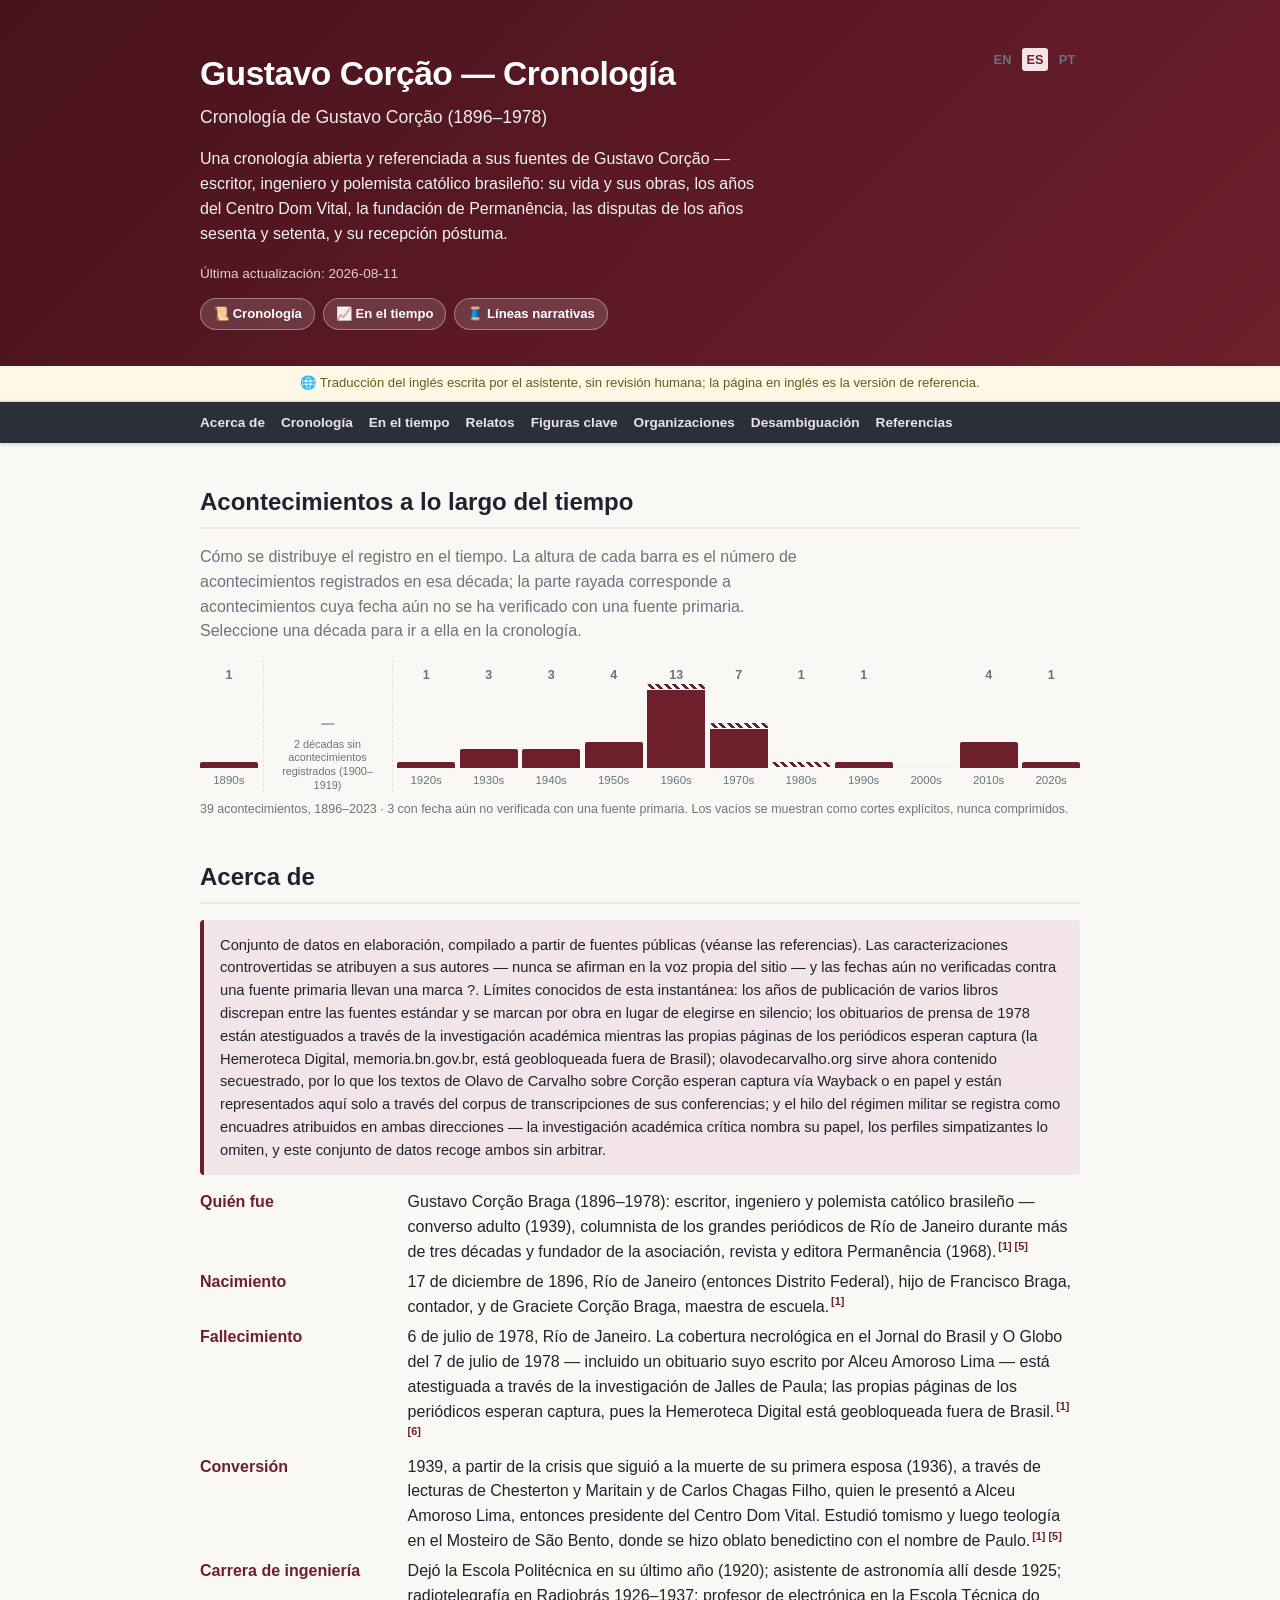
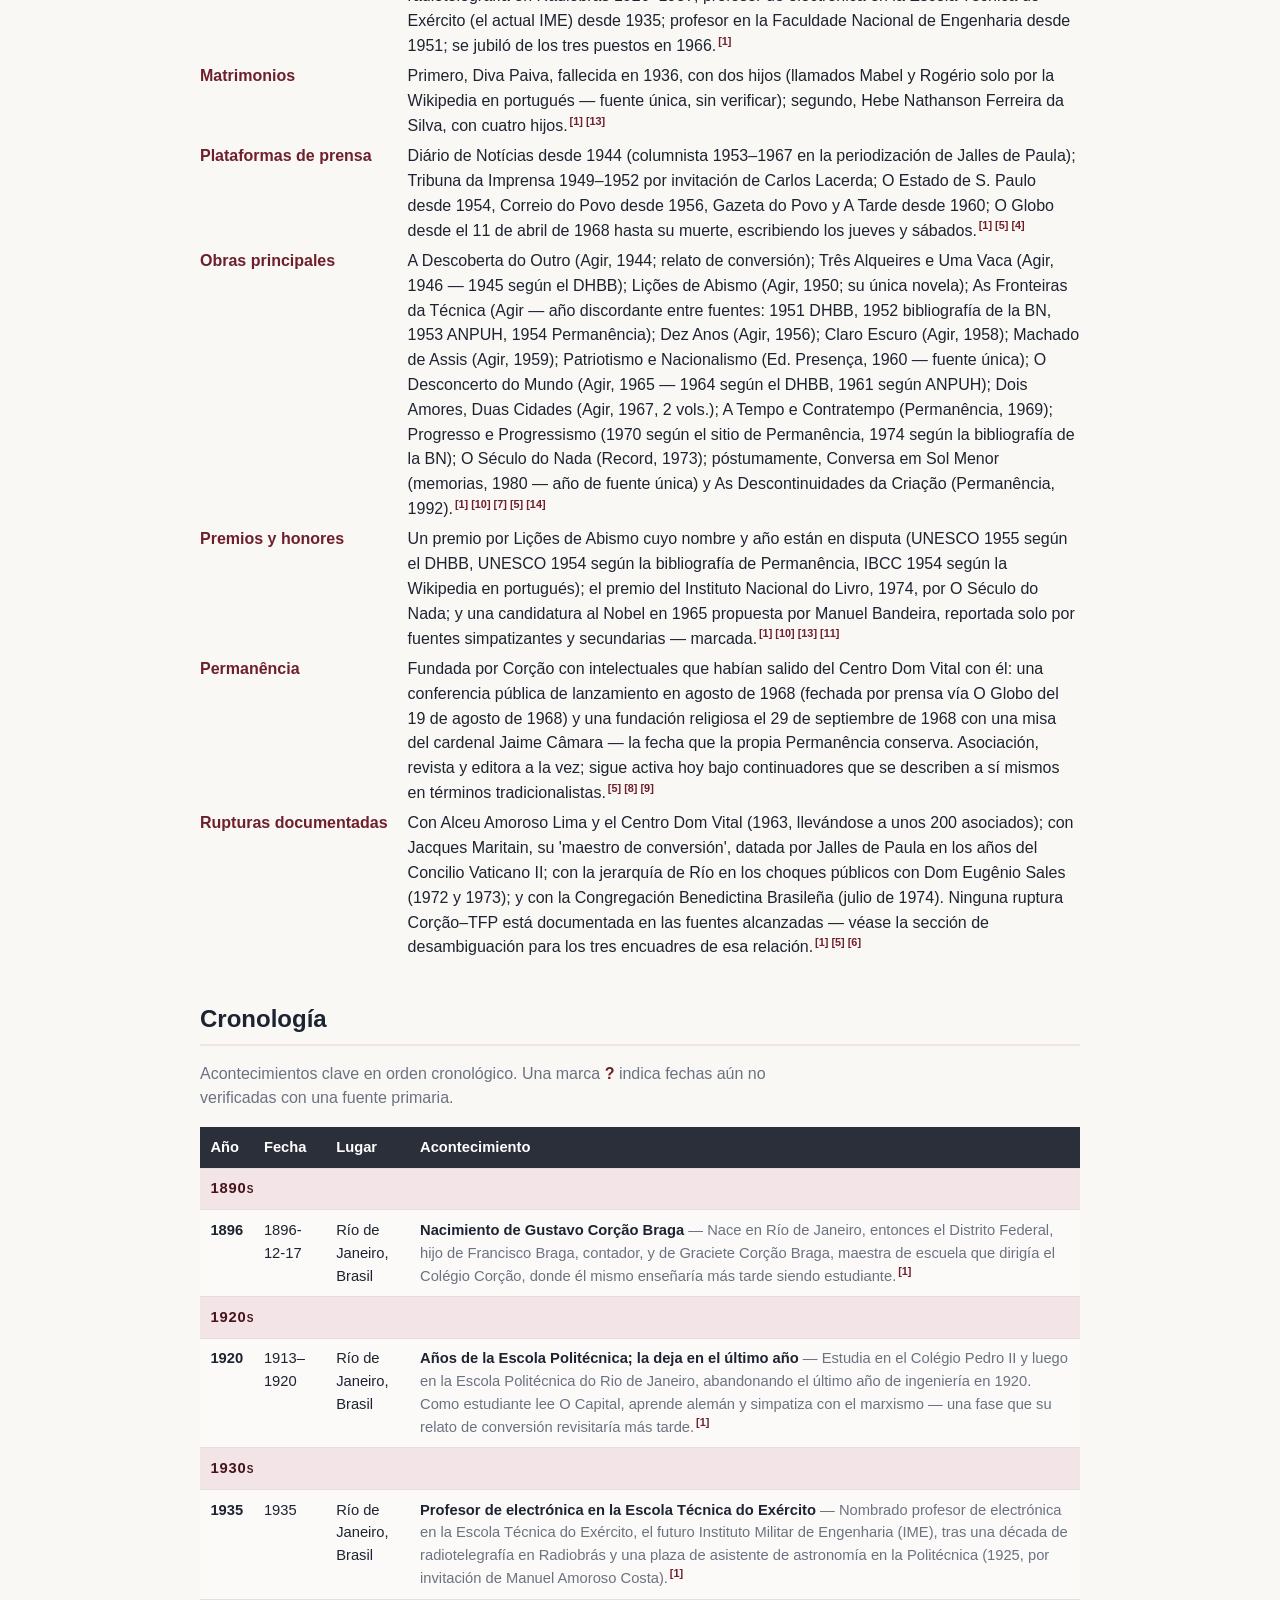
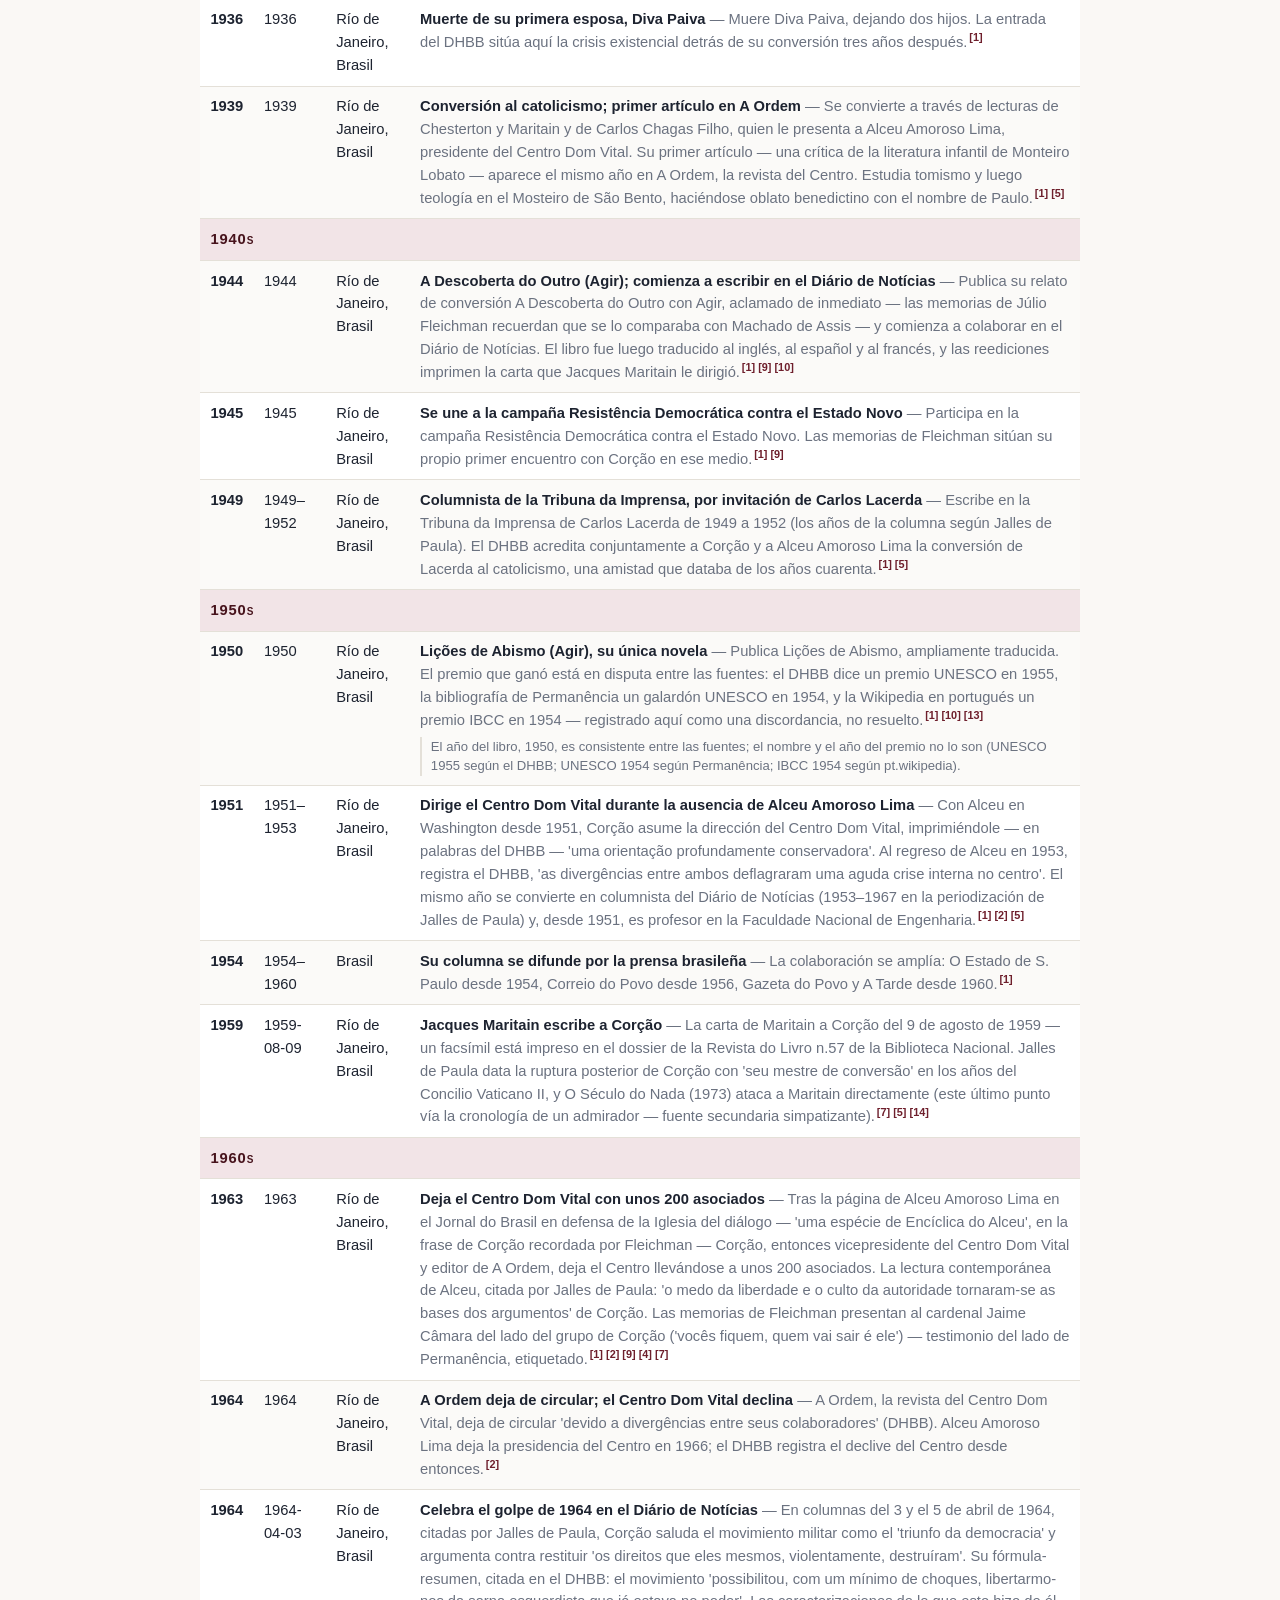
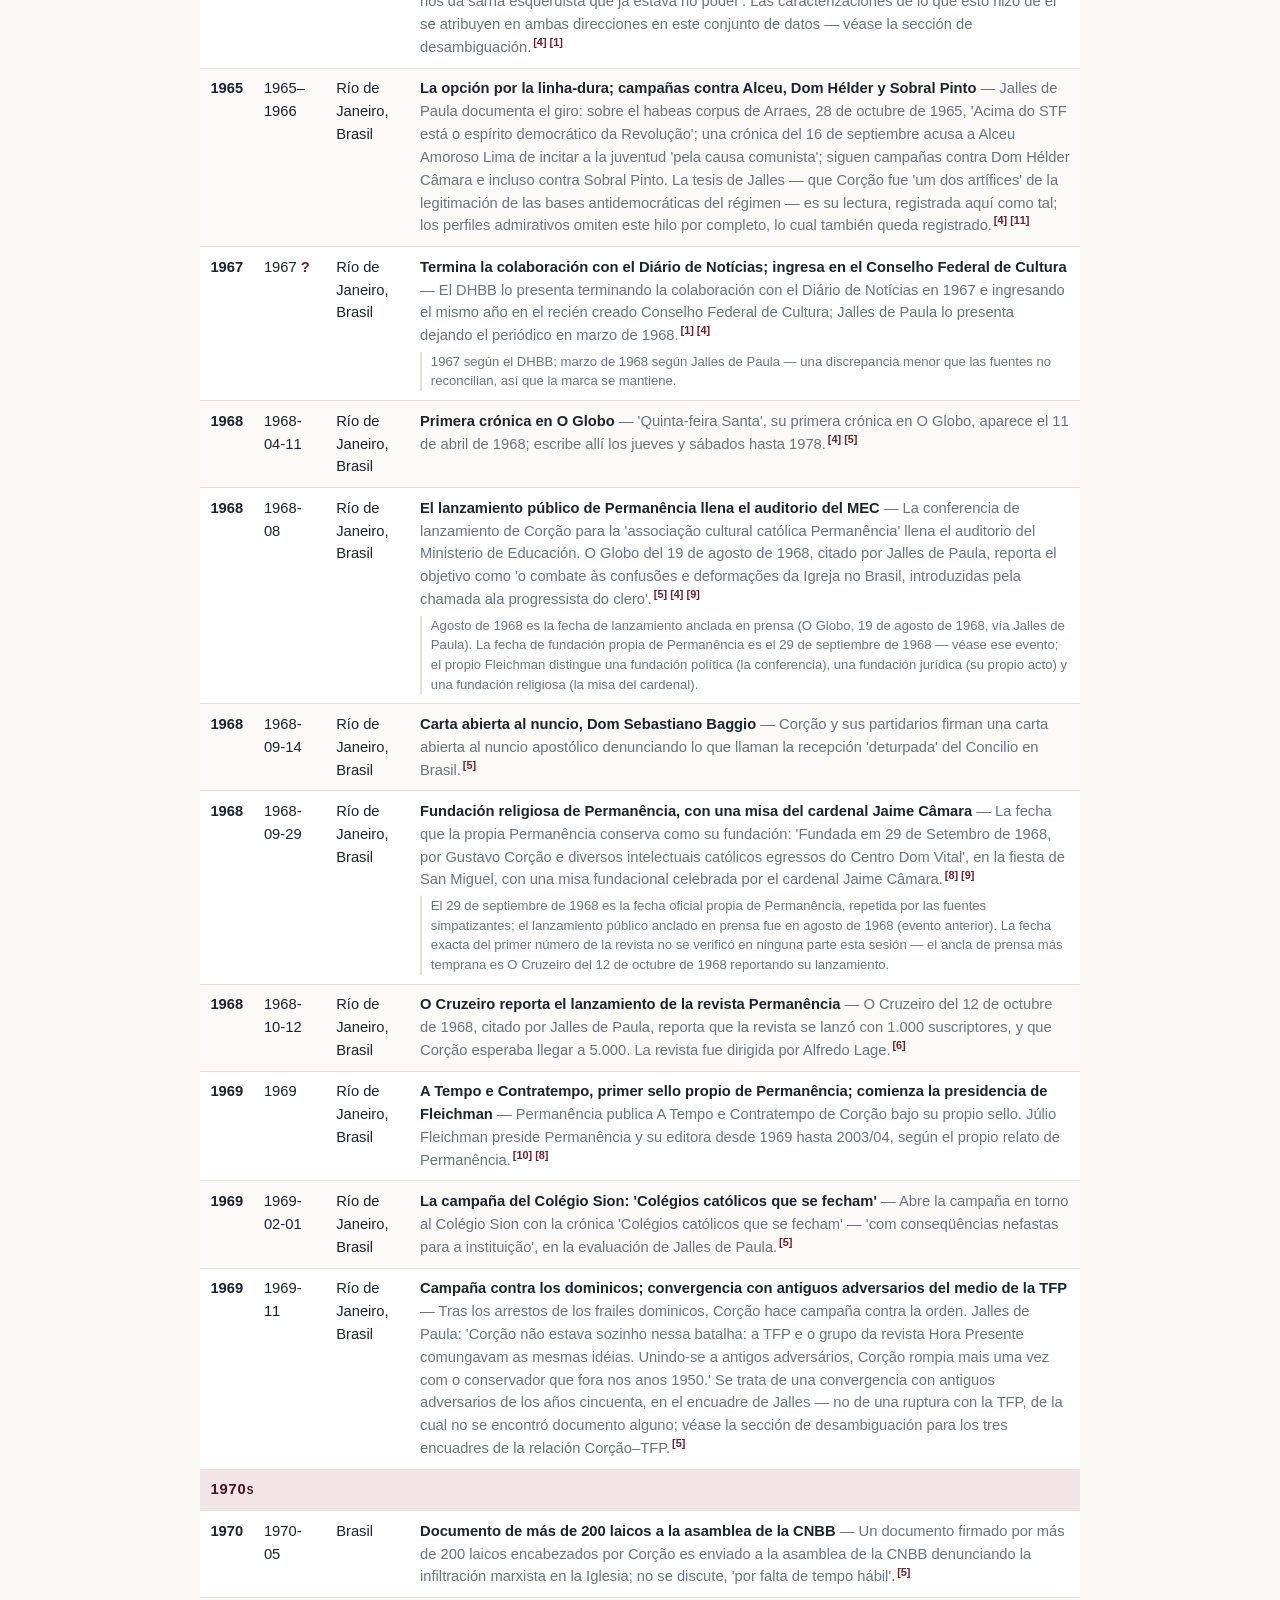
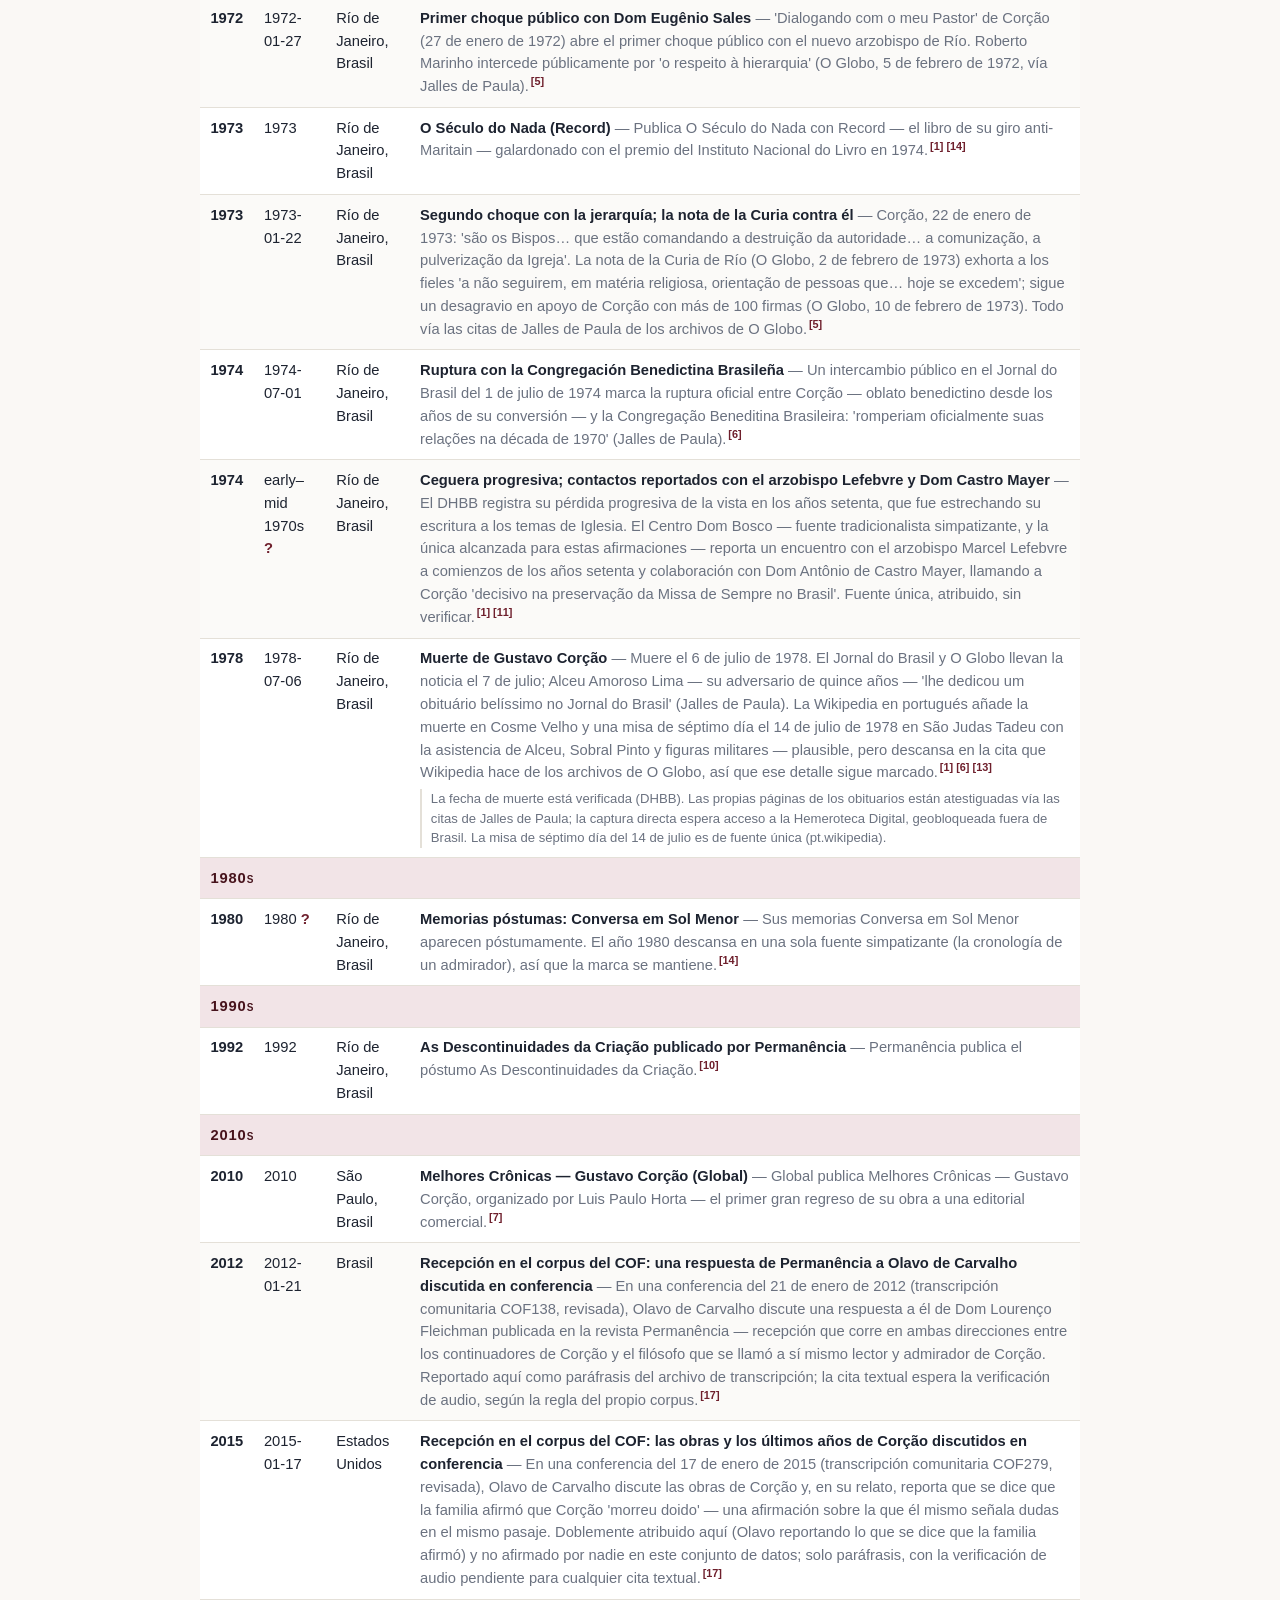
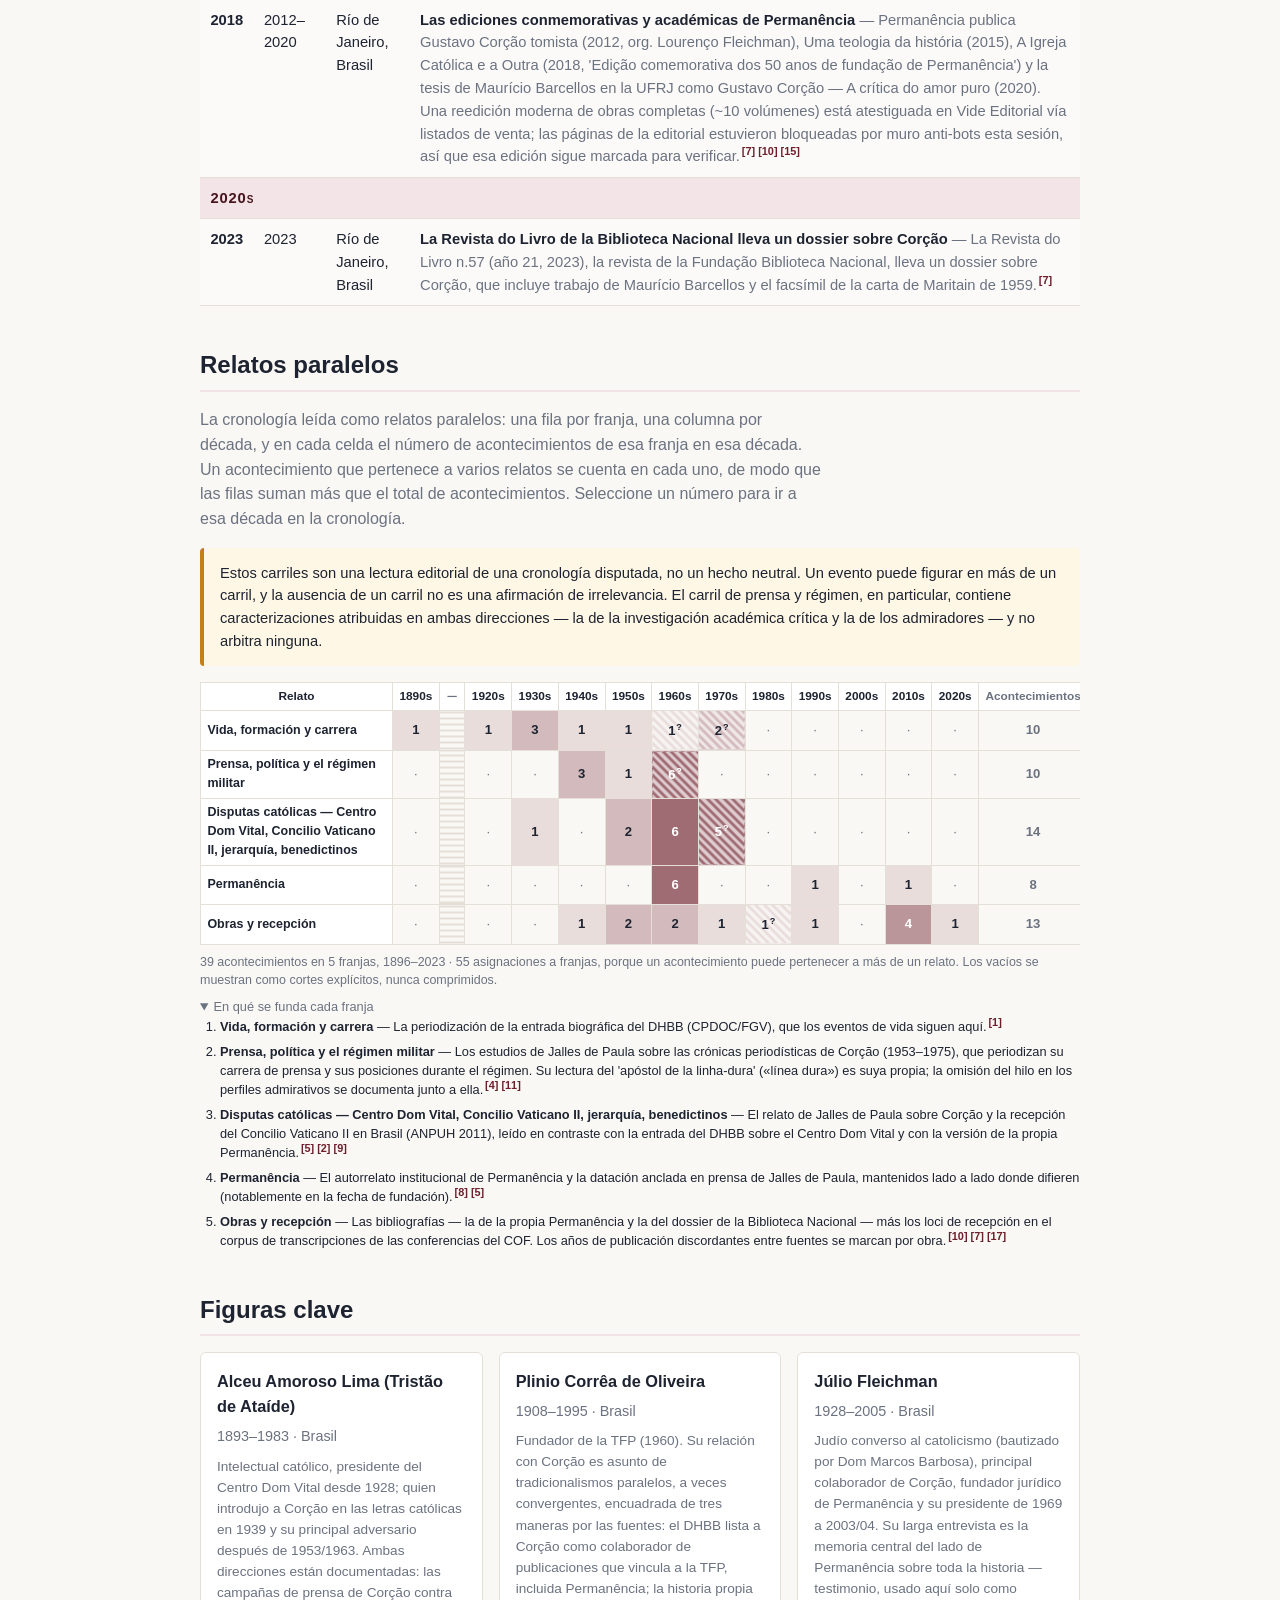
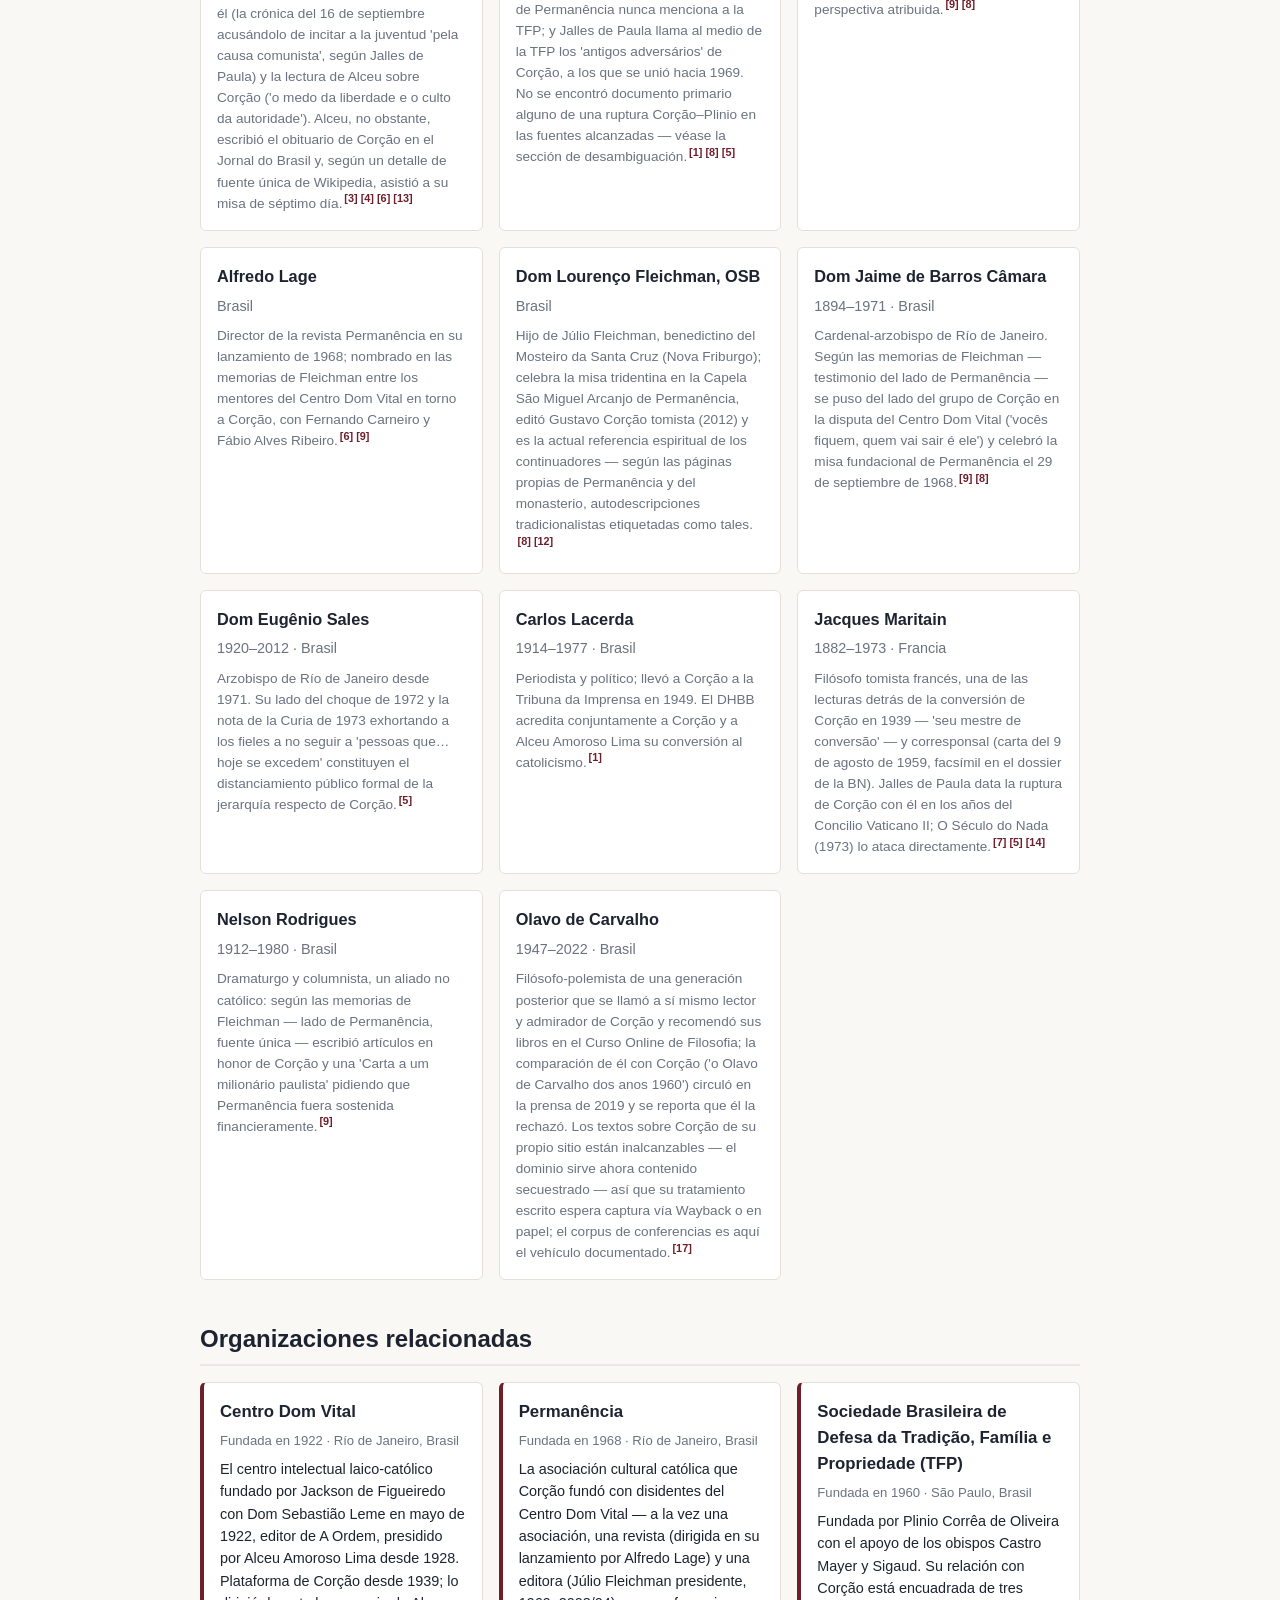
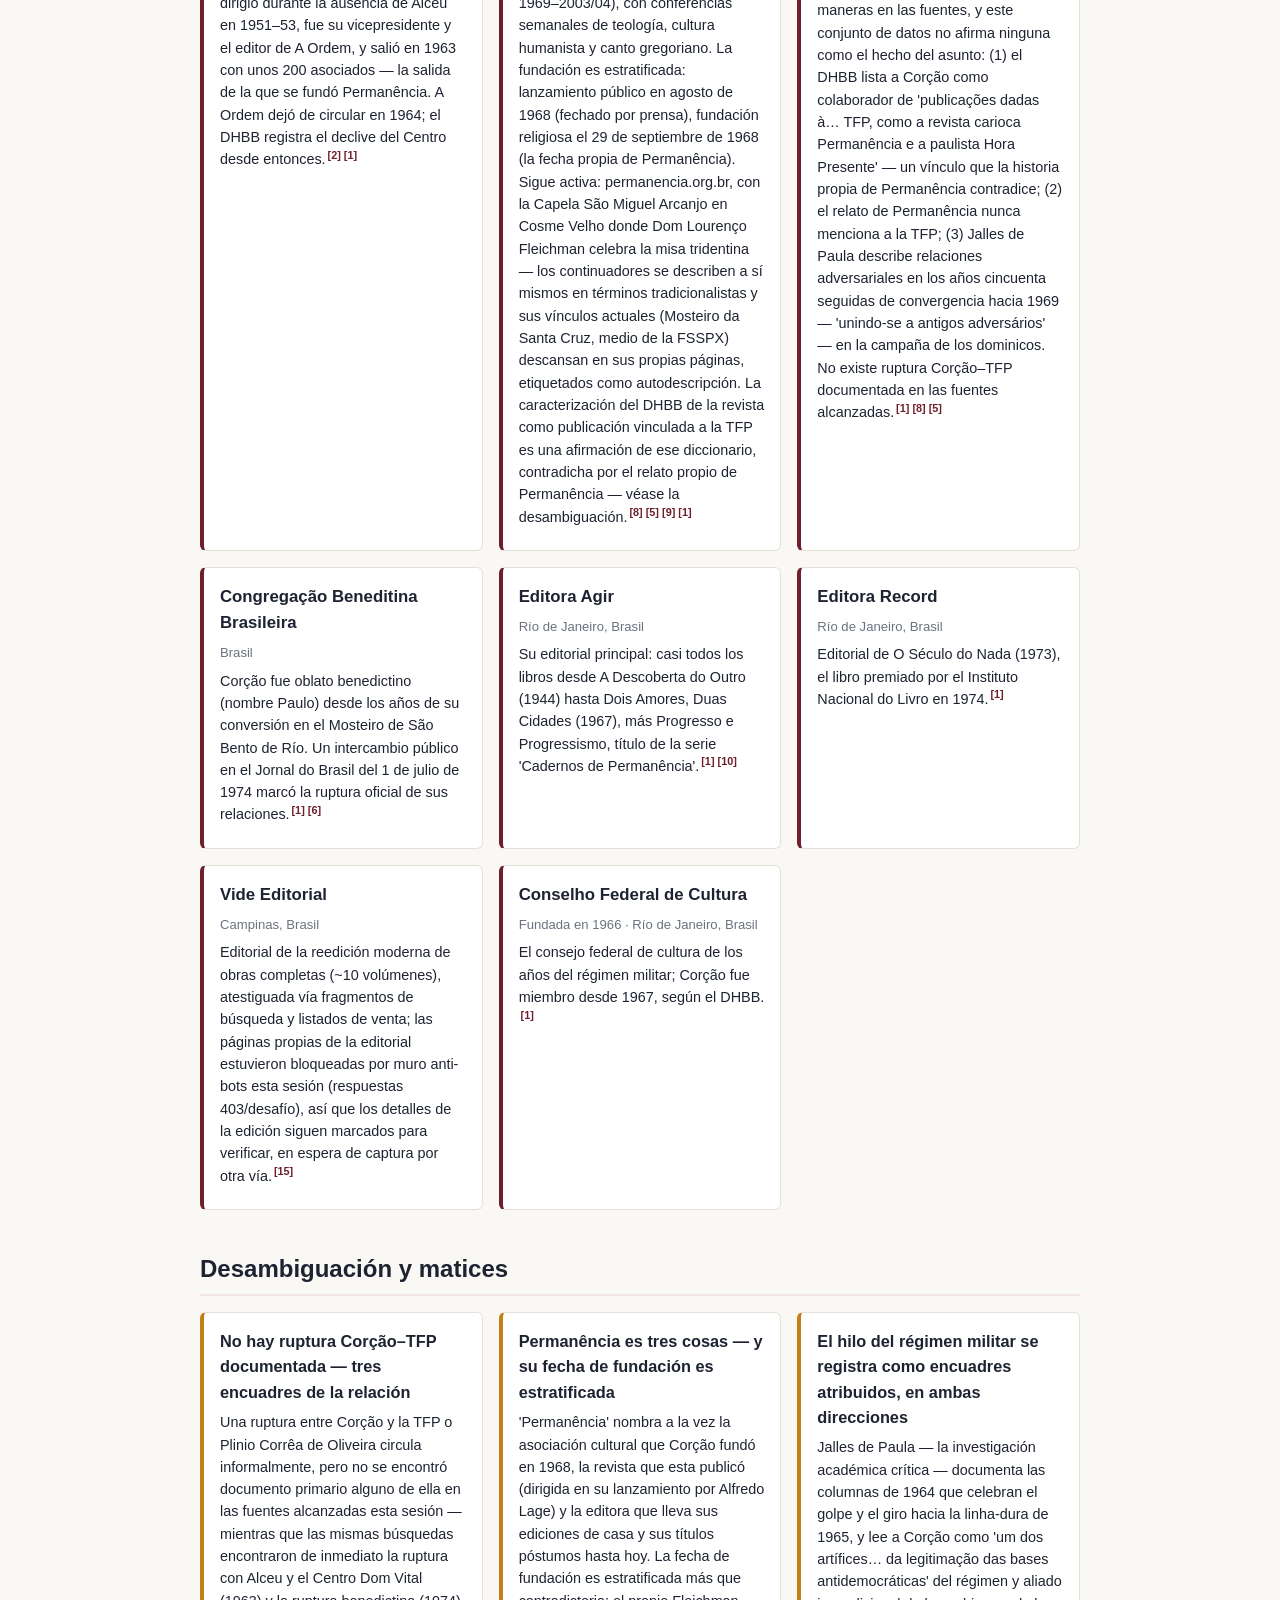
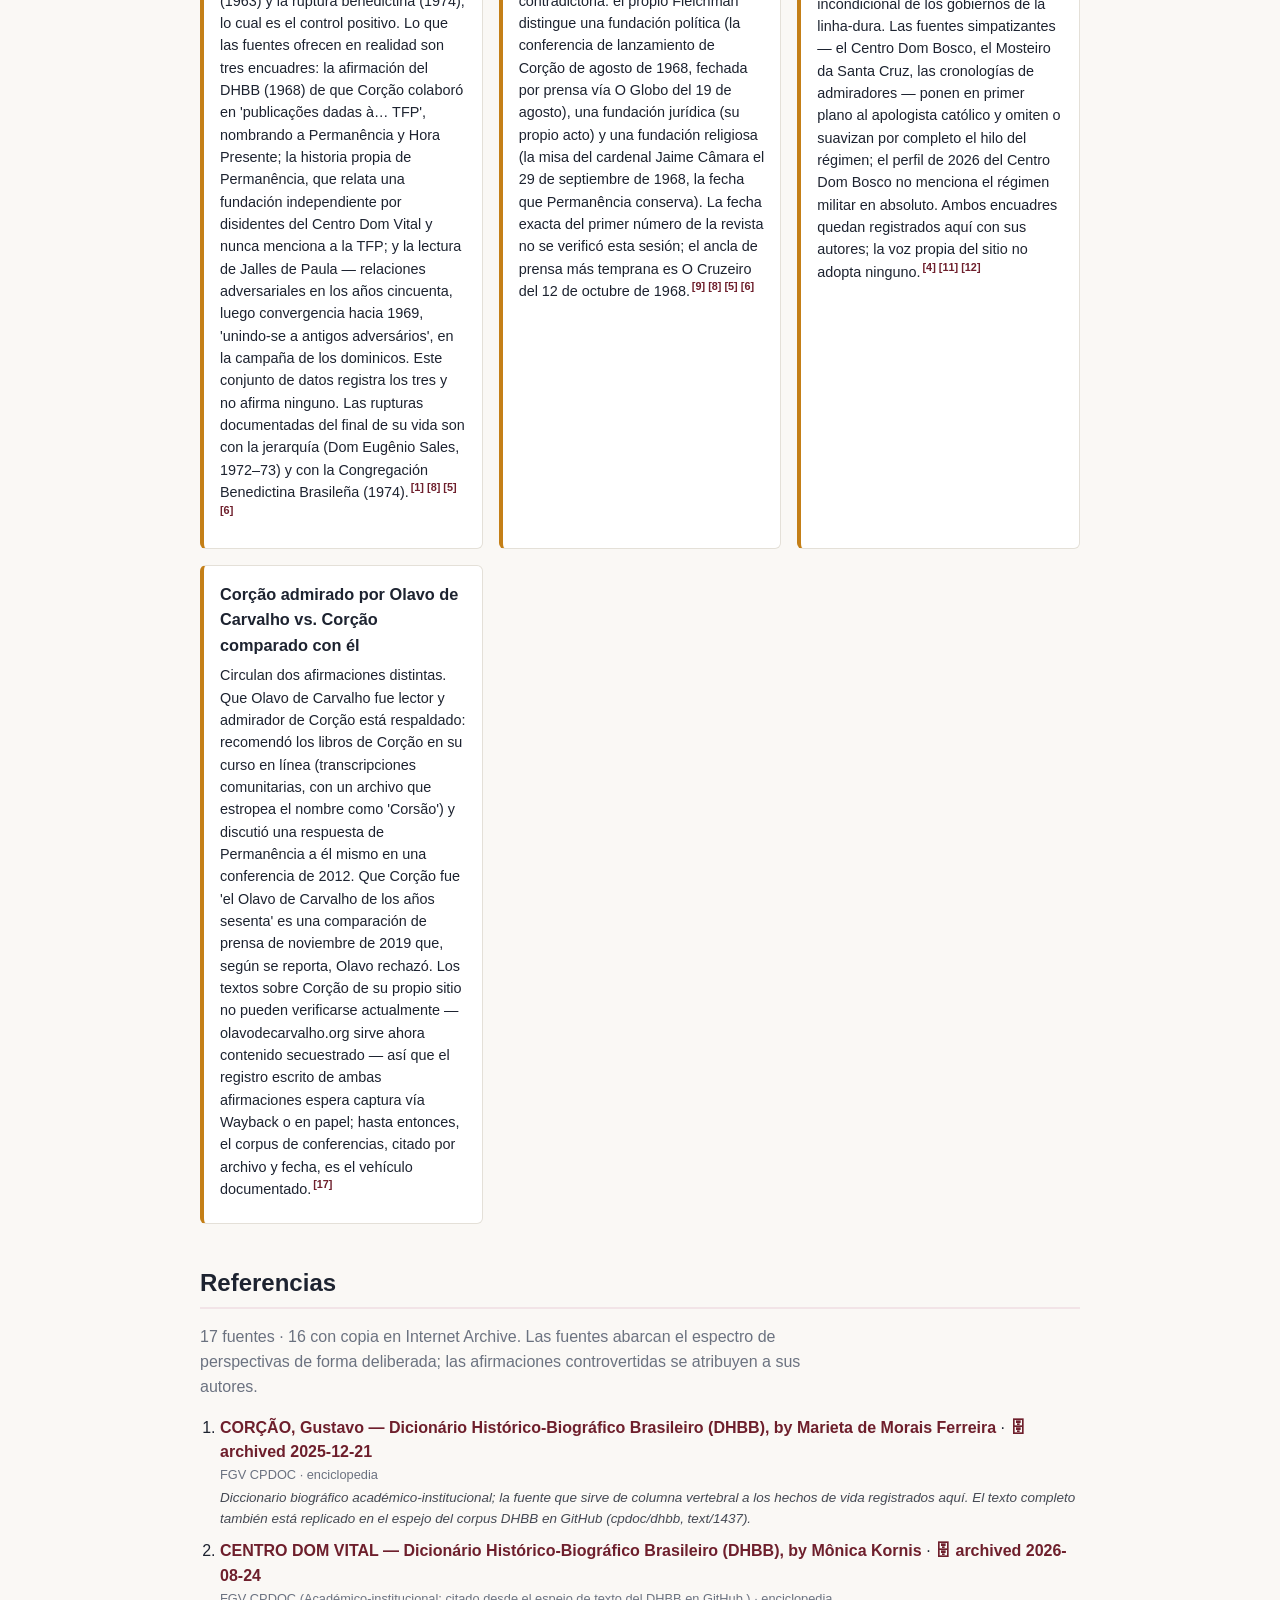
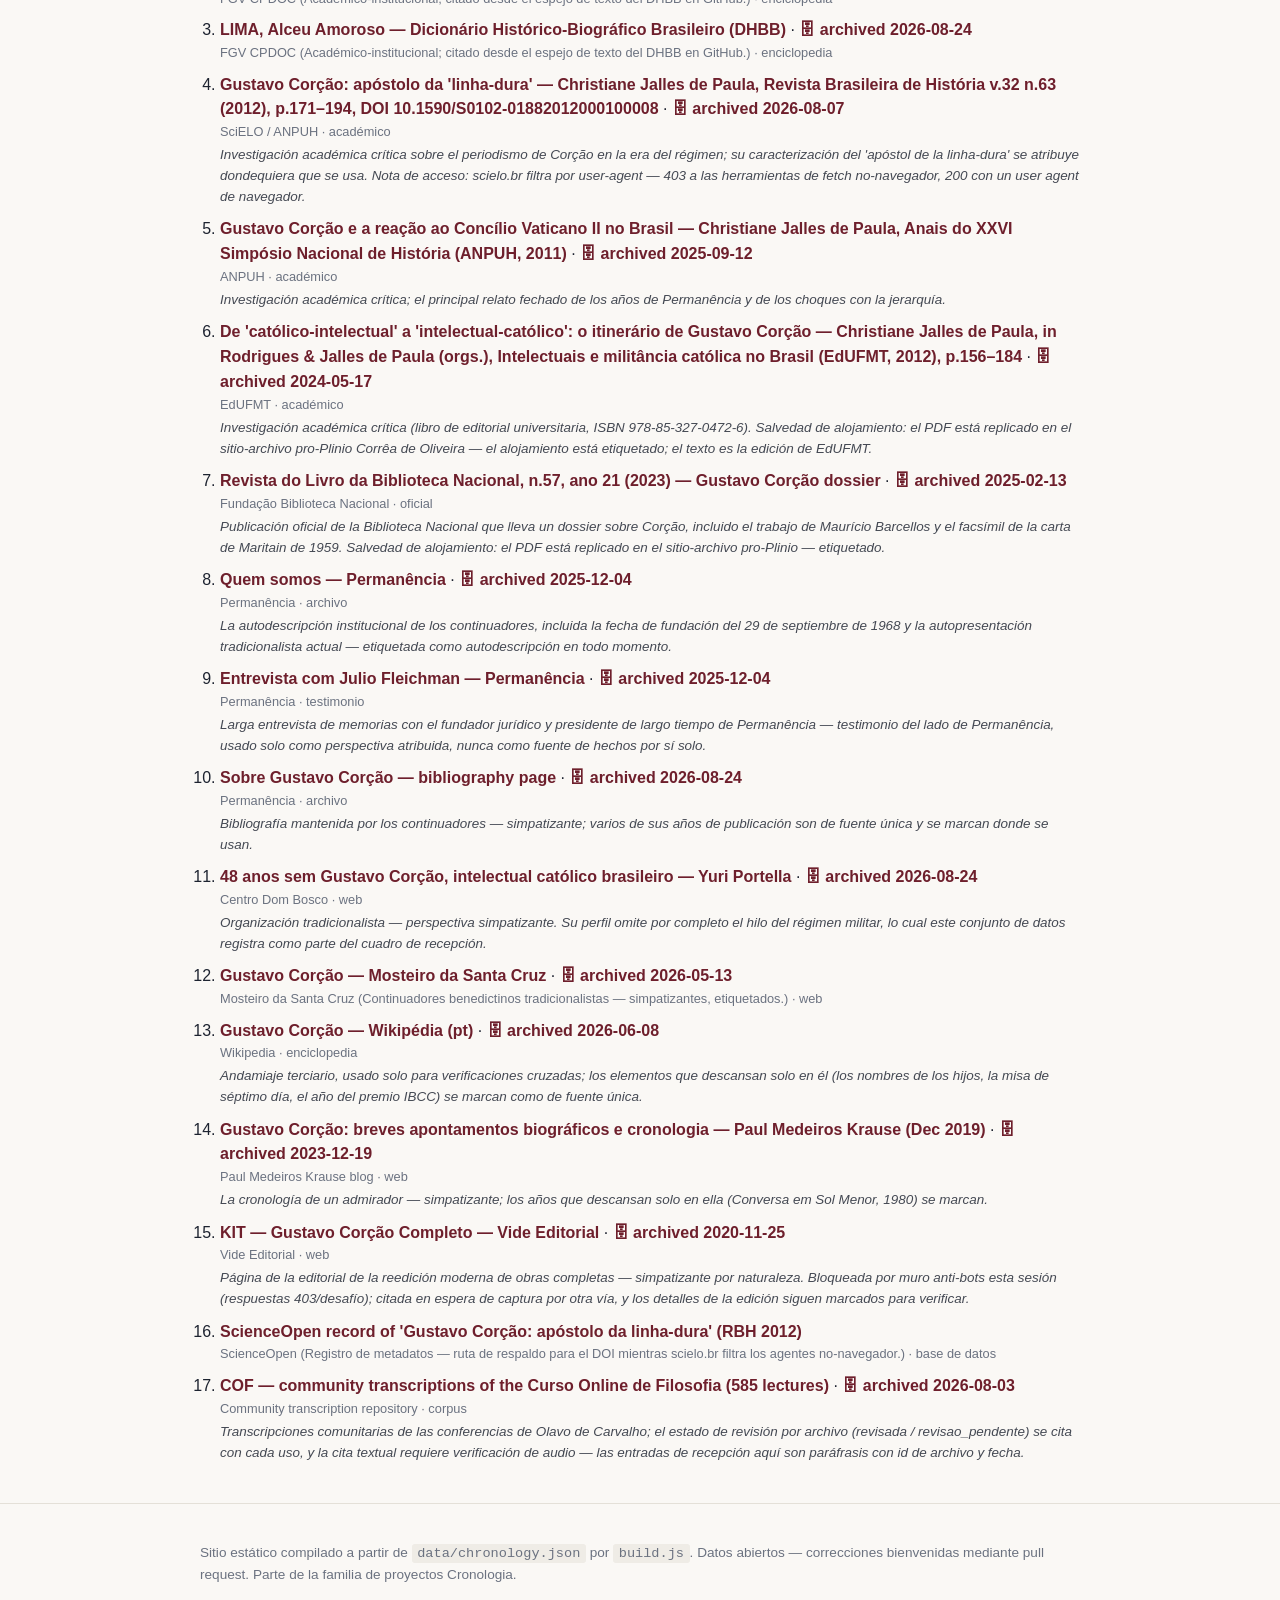
==== commit 2128c780: "Wayback: refresh data/archives.json (scheduled preservation run)" ====
--- a/docs/es/index.html
+++ b/docs/es/index.html
@@ -596,7 +596,7 @@
 
     <section id="references">
       <h2>Referencias</h2>
-      <p class="section-intro">17 fuentes · 11 con copia en Internet Archive. Las fuentes abarcan el
+      <p class="section-intro">17 fuentes · 16 con copia en Internet Archive. Las fuentes abarcan el
       espectro de perspectivas de forma deliberada; las afirmaciones controvertidas se atribuyen a sus autores.</p>
       <ol class="references">
         <li id="ref-1">
@@ -605,11 +605,11 @@
           <span class="ref-note">Diccionario biográfico académico-institucional; la fuente que sirve de columna vertebral a los hechos de vida registrados aquí. El texto completo también está replicado en el espejo del corpus DHBB en GitHub (cpdoc/dhbb, text/1437).</span>
         </li>
         <li id="ref-2">
-          <a href="https://raw.githubusercontent.com/cpdoc/dhbb/master/text/8739.text" rel="noopener noreferrer" target="_blank">CENTRO DOM VITAL — Dicionário Histórico-Biográfico Brasileiro (DHBB), by Mônica Kornis</a>
+          <a href="https://raw.githubusercontent.com/cpdoc/dhbb/master/text/8739.text" rel="noopener noreferrer" target="_blank">CENTRO DOM VITAL — Dicionário Histórico-Biográfico Brasileiro (DHBB), by Mônica Kornis</a> · <a class="archive-link" href="https://web.archive.org/web/20260824072958/https://raw.githubusercontent.com/cpdoc/dhbb/master/text/8739.text" rel="noopener noreferrer" target="_blank">🗄 archived 2026-08-24</a>
           <span class="ref-meta">FGV CPDOC (Académico-institucional; citado desde el espejo de texto del DHBB en GitHub.) · enciclopedia</span>
         </li>
         <li id="ref-3">
-          <a href="https://raw.githubusercontent.com/cpdoc/dhbb/master/text/2839.text" rel="noopener noreferrer" target="_blank">LIMA, Alceu Amoroso — Dicionário Histórico-Biográfico Brasileiro (DHBB)</a>
+          <a href="https://raw.githubusercontent.com/cpdoc/dhbb/master/text/2839.text" rel="noopener noreferrer" target="_blank">LIMA, Alceu Amoroso — Dicionário Histórico-Biográfico Brasileiro (DHBB)</a> · <a class="archive-link" href="https://web.archive.org/web/20260824073018/https://raw.githubusercontent.com/cpdoc/dhbb/master/text/2839.text" rel="noopener noreferrer" target="_blank">🗄 archived 2026-08-24</a>
           <span class="ref-meta">FGV CPDOC (Académico-institucional; citado desde el espejo de texto del DHBB en GitHub.) · enciclopedia</span>
         </li>
         <li id="ref-4">
@@ -638,17 +638,17 @@
           <span class="ref-note">La autodescripción institucional de los continuadores, incluida la fecha de fundación del 29 de septiembre de 1968 y la autopresentación tradicionalista actual — etiquetada como autodescripción en todo momento.</span>
         </li>
         <li id="ref-9">
-          <a href="https://permanencia.org.br/index.php/paginas/detalhar_gustavo_corcao/367" rel="noopener noreferrer" target="_blank">Entrevista com Julio Fleichman — Permanência</a>
+          <a href="https://permanencia.org.br/index.php/paginas/detalhar_gustavo_corcao/367" rel="noopener noreferrer" target="_blank">Entrevista com Julio Fleichman — Permanência</a> · <a class="archive-link" href="https://web.archive.org/web/20251204230212/https://permanencia.org.br/index.php/paginas/detalhar_gustavo_corcao/367" rel="noopener noreferrer" target="_blank">🗄 archived 2025-12-04</a>
           <span class="ref-meta">Permanência · testimonio</span>
           <span class="ref-note">Larga entrevista de memorias con el fundador jurídico y presidente de largo tiempo de Permanência — testimonio del lado de Permanência, usado solo como perspectiva atribuida, nunca como fuente de hechos por sí solo.</span>
         </li>
         <li id="ref-10">
-          <a href="https://permanencia.org.br/index.php/paginas/gustavo_corcao/373" rel="noopener noreferrer" target="_blank">Sobre Gustavo Corção — bibliography page</a>
+          <a href="https://permanencia.org.br/index.php/paginas/gustavo_corcao/373" rel="noopener noreferrer" target="_blank">Sobre Gustavo Corção — bibliography page</a> · <a class="archive-link" href="https://web.archive.org/web/20260824073049/https://permanencia.org.br/index.php/paginas/gustavo_corcao/373" rel="noopener noreferrer" target="_blank">🗄 archived 2026-08-24</a>
           <span class="ref-meta">Permanência · archivo</span>
           <span class="ref-note">Bibliografía mantenida por los continuadores — simpatizante; varios de sus años de publicación son de fuente única y se marcan donde se usan.</span>
         </li>
         <li id="ref-11">
-          <a href="https://www.centrodombosco.org/artigos/48-anos-sem-gustavo-corcao-intelectual-catolico-brasileiro" rel="noopener noreferrer" target="_blank">48 anos sem Gustavo Corção, intelectual católico brasileiro — Yuri Portella</a>
+          <a href="https://www.centrodombosco.org/artigos/48-anos-sem-gustavo-corcao-intelectual-catolico-brasileiro" rel="noopener noreferrer" target="_blank">48 anos sem Gustavo Corção, intelectual católico brasileiro — Yuri Portella</a> · <a class="archive-link" href="https://web.archive.org/web/20260824073120/https://www.centrodombosco.org/artigos/48-anos-sem-gustavo-corcao-intelectual-catolico-brasileiro" rel="noopener noreferrer" target="_blank">🗄 archived 2026-08-24</a>
           <span class="ref-meta">Centro Dom Bosco · web</span>
           <span class="ref-note">Organización tradicionalista — perspectiva simpatizante. Su perfil omite por completo el hilo del régimen militar, lo cual este conjunto de datos registra como parte del cuadro de recepción.</span>
         </li>
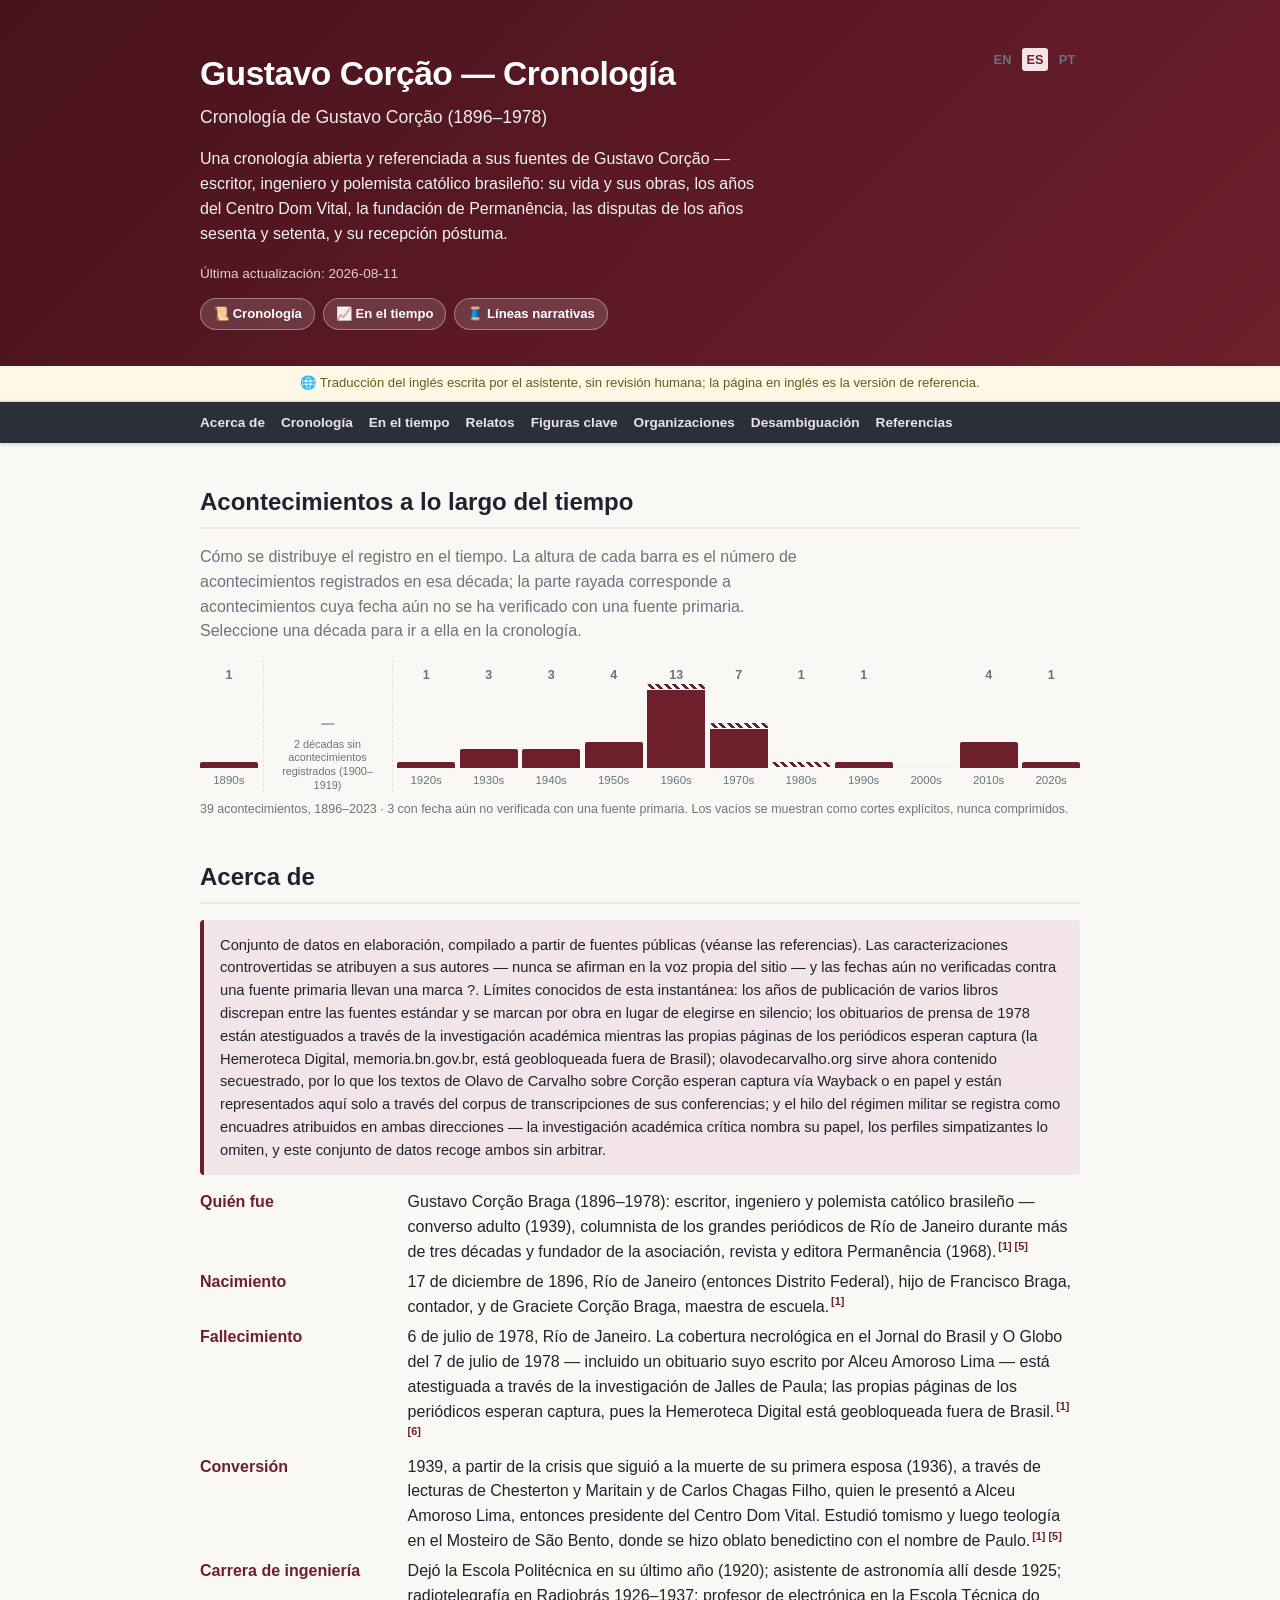
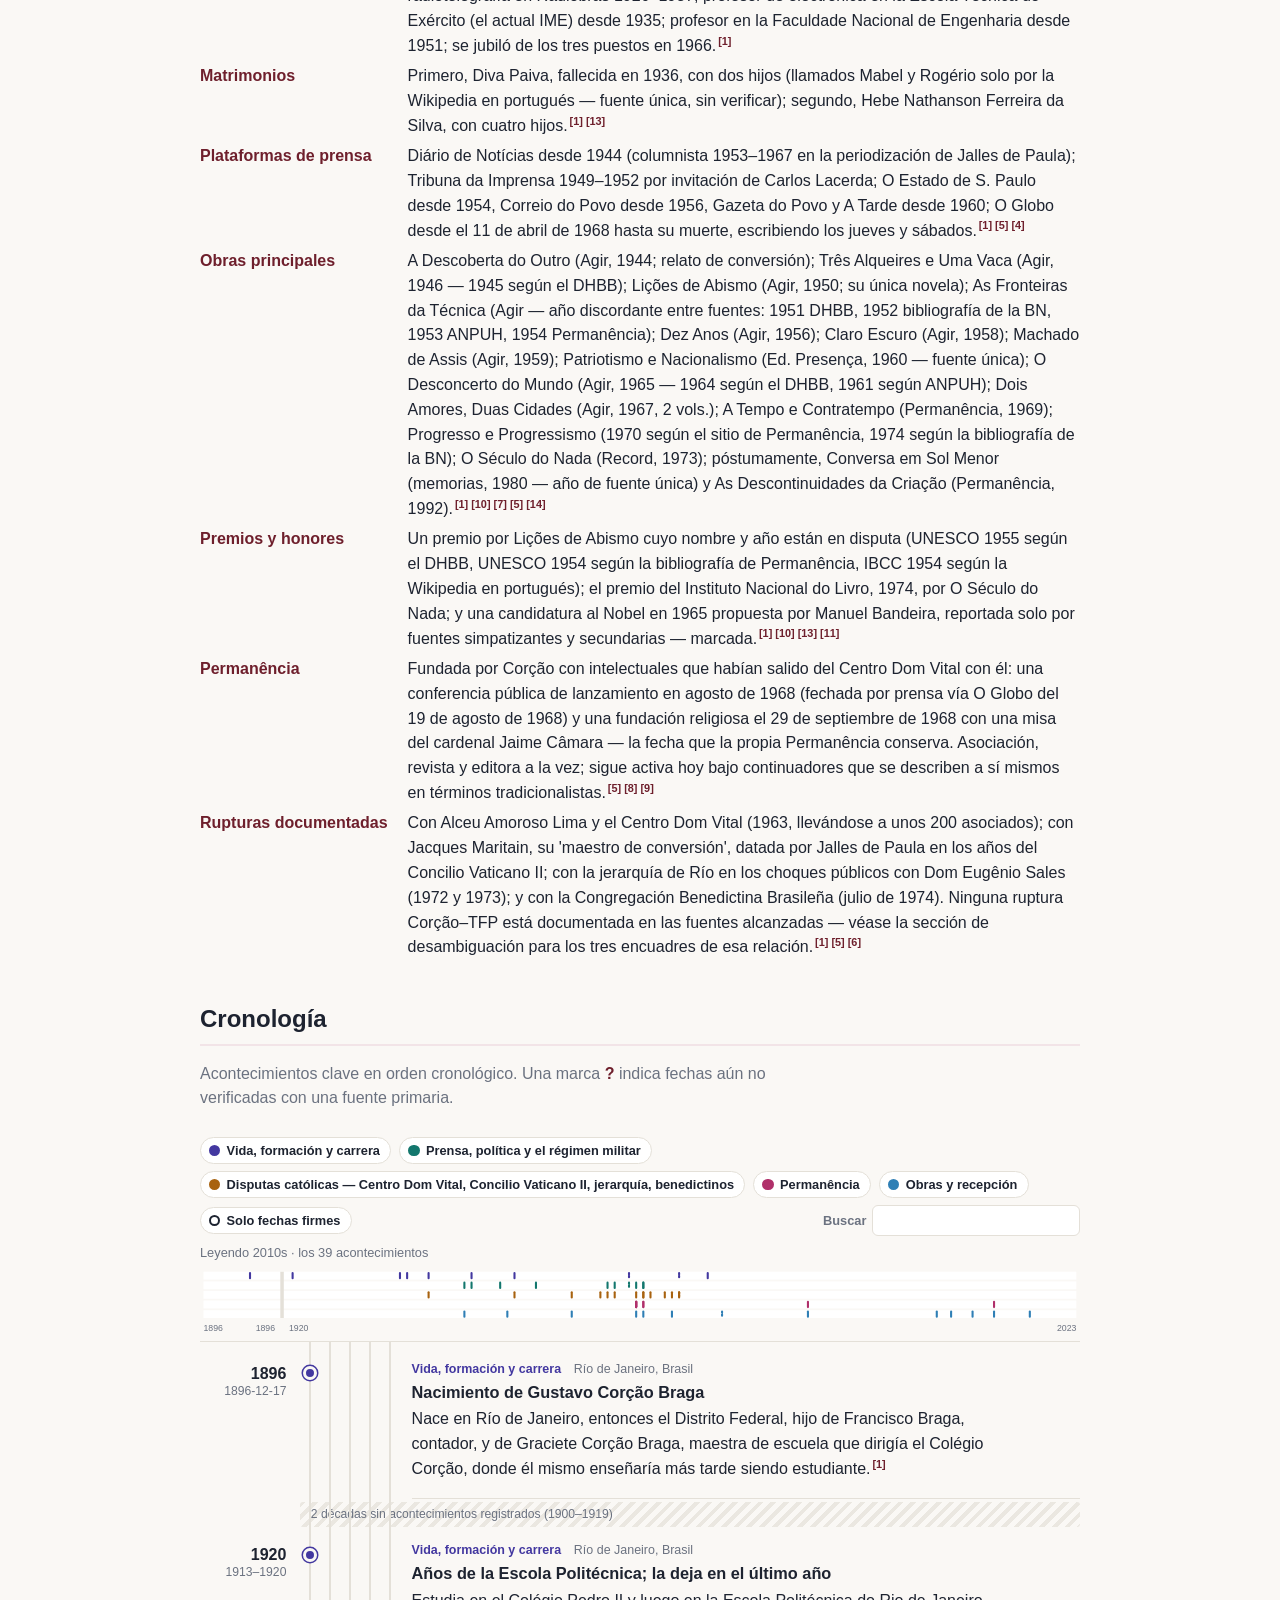
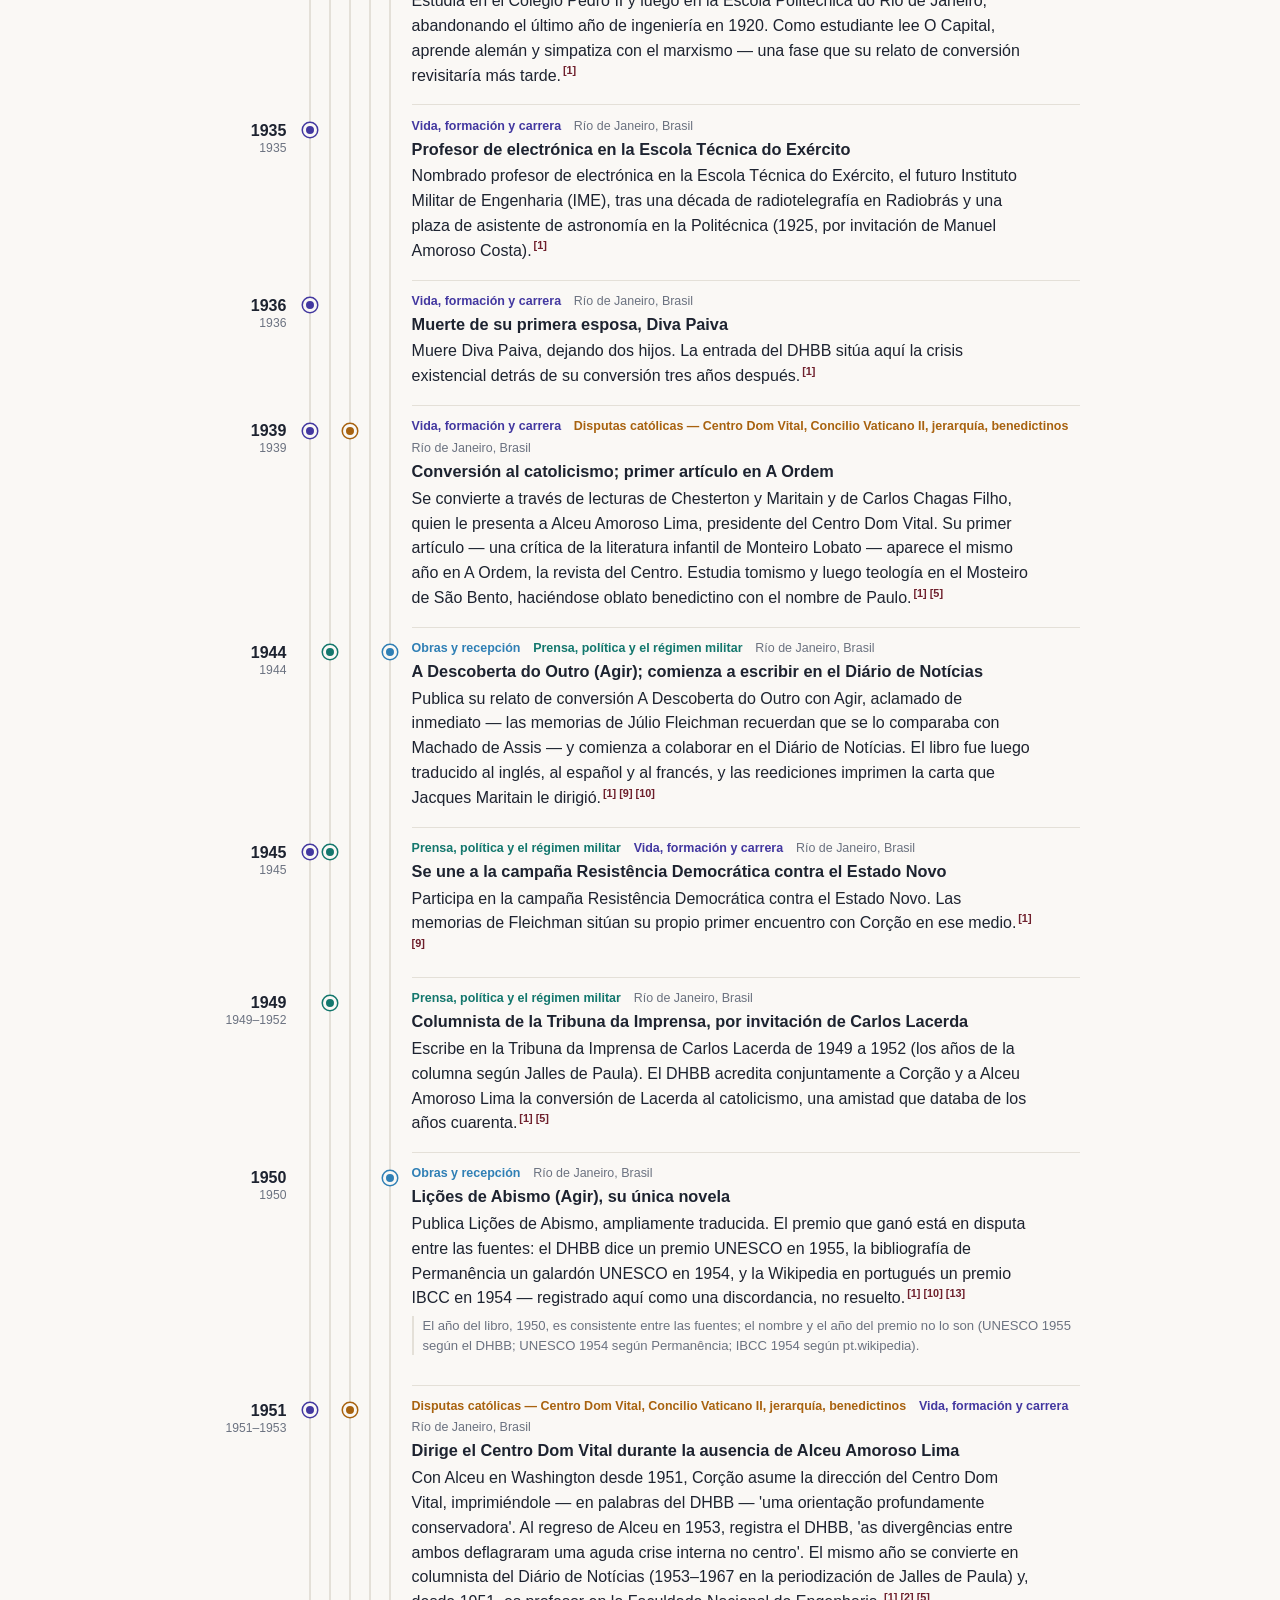
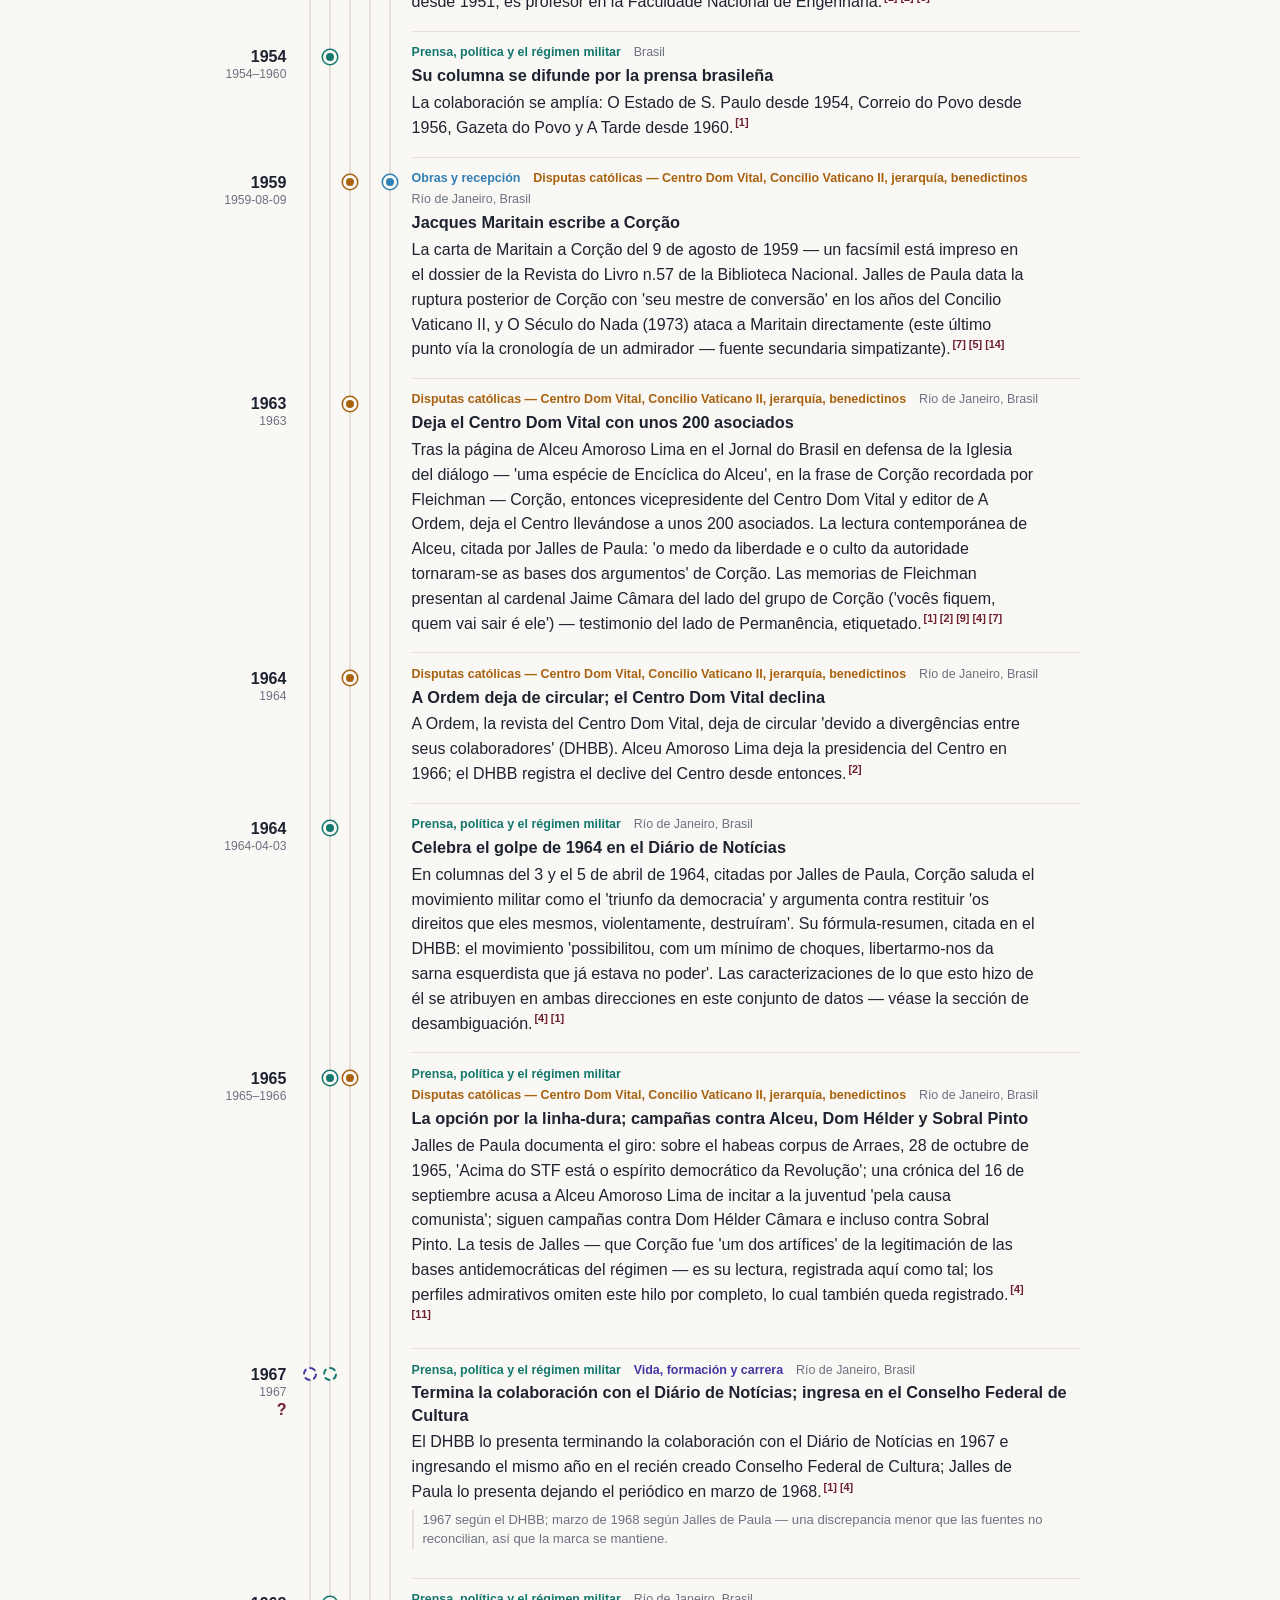
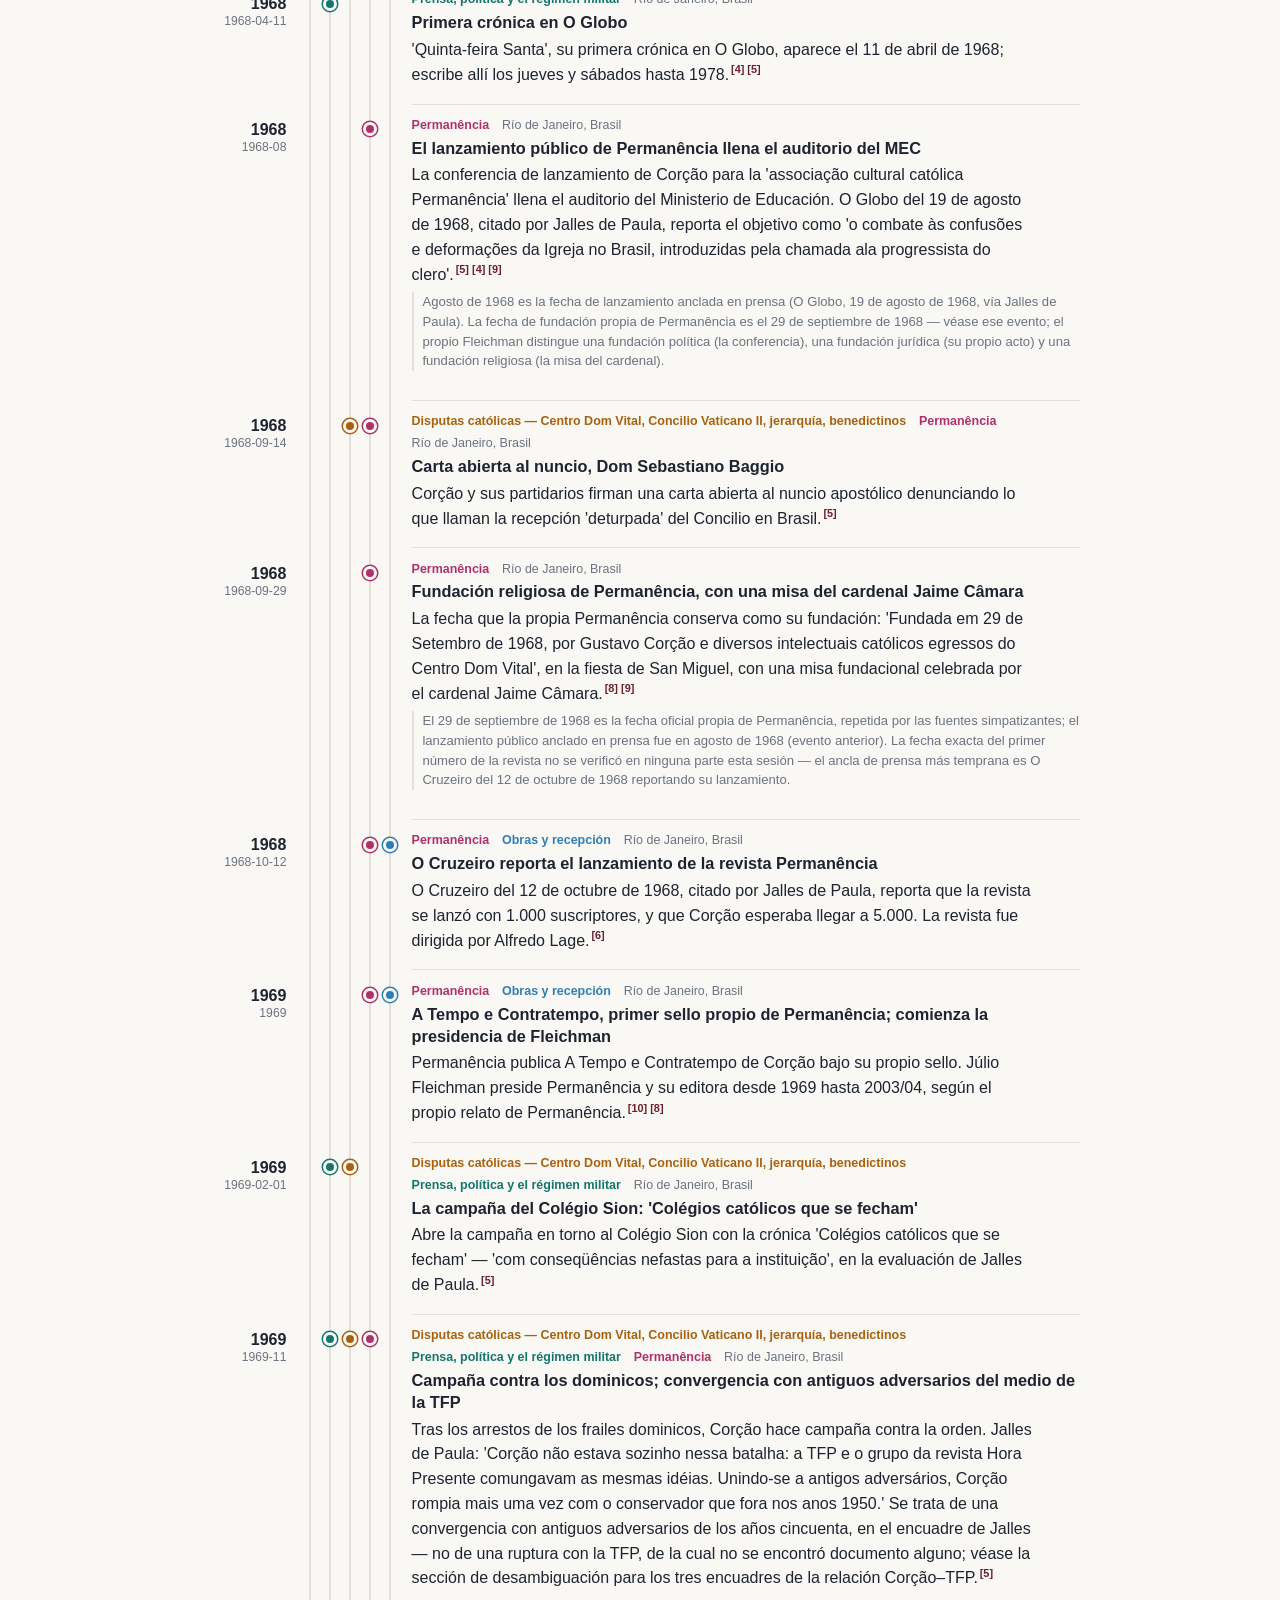
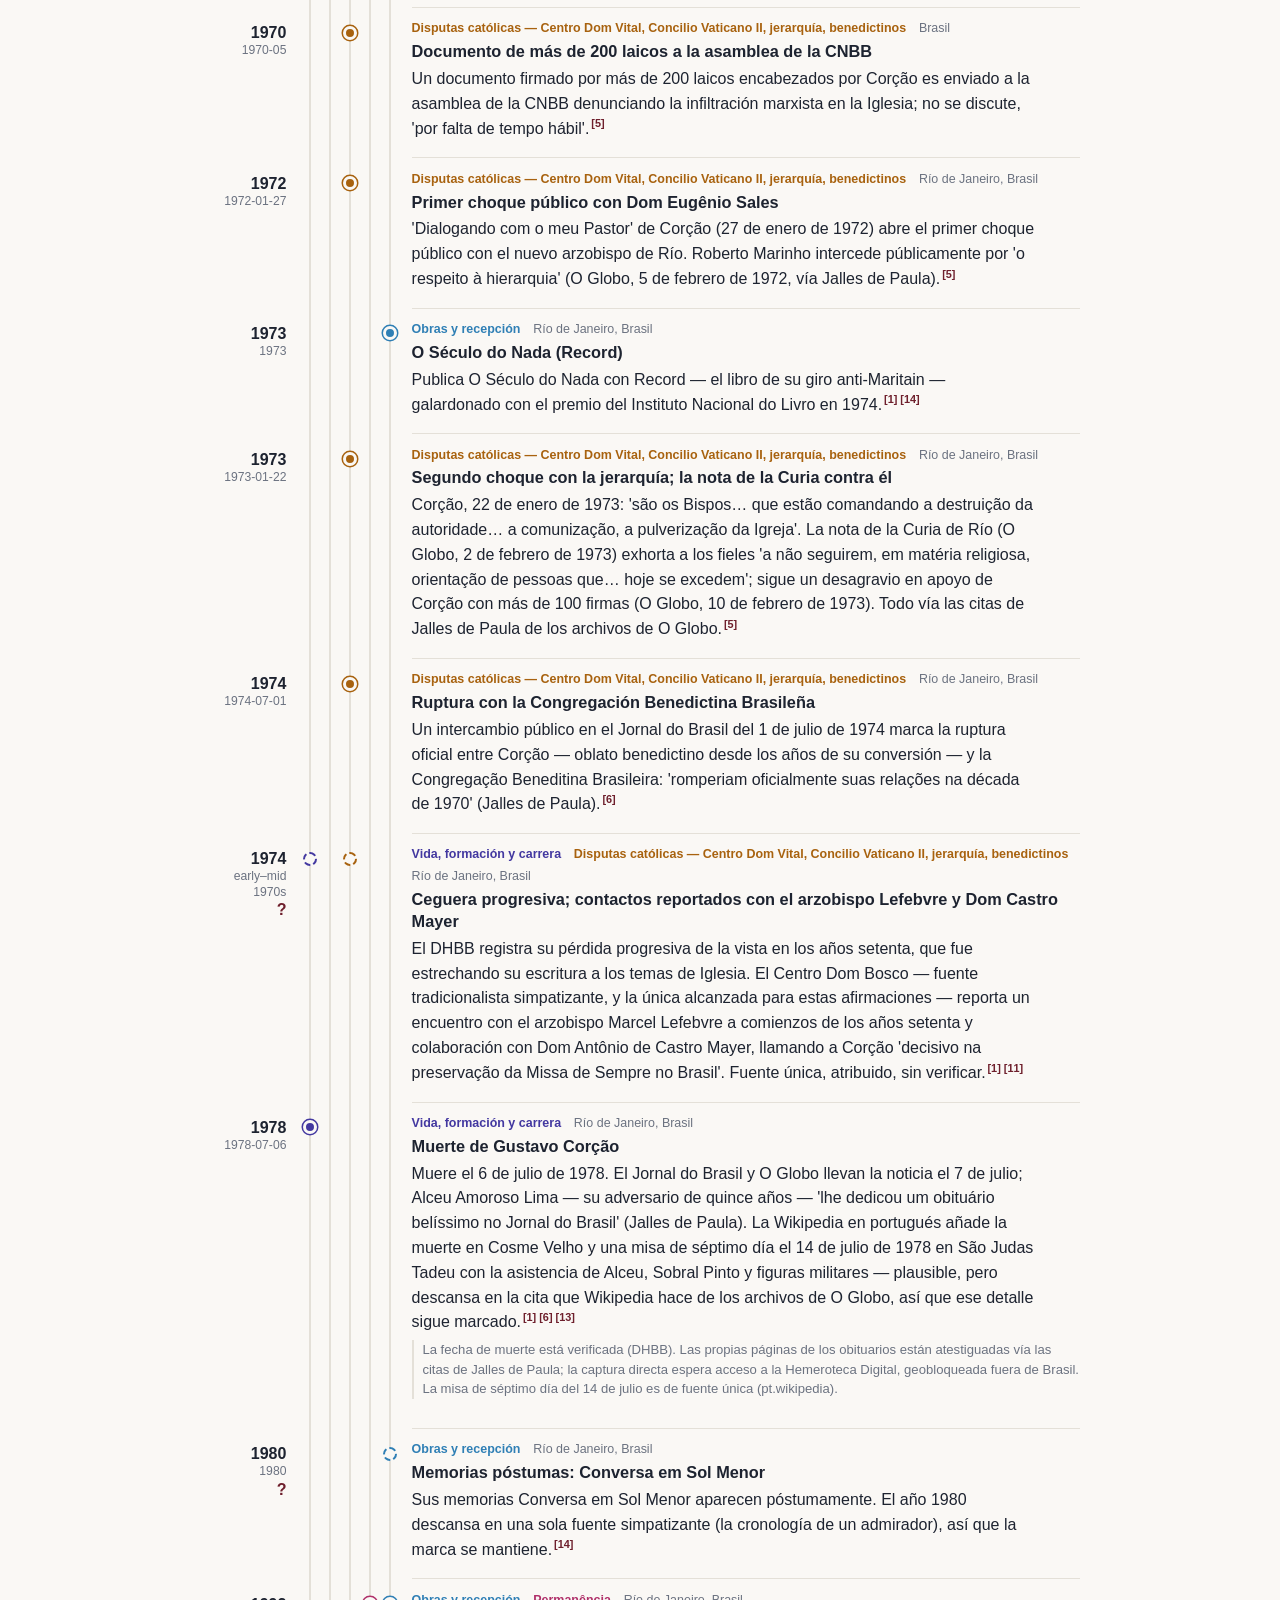
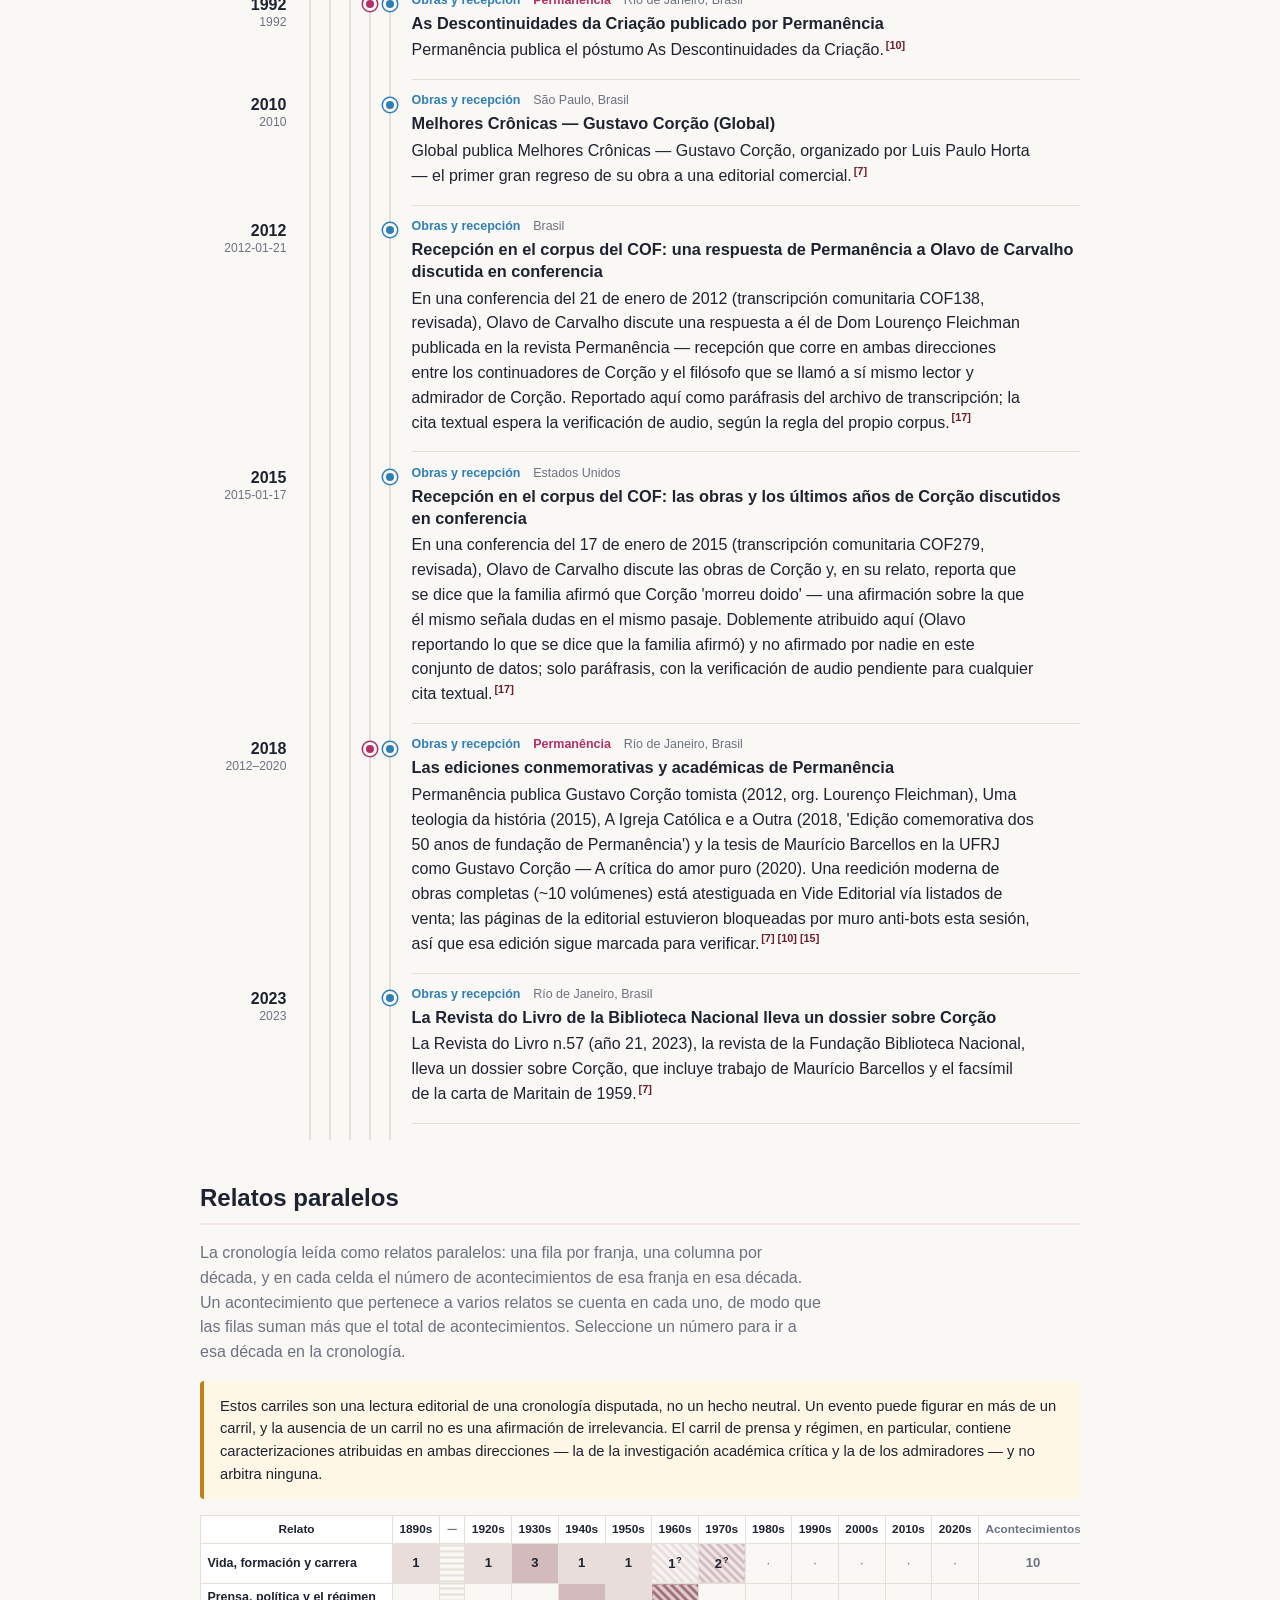
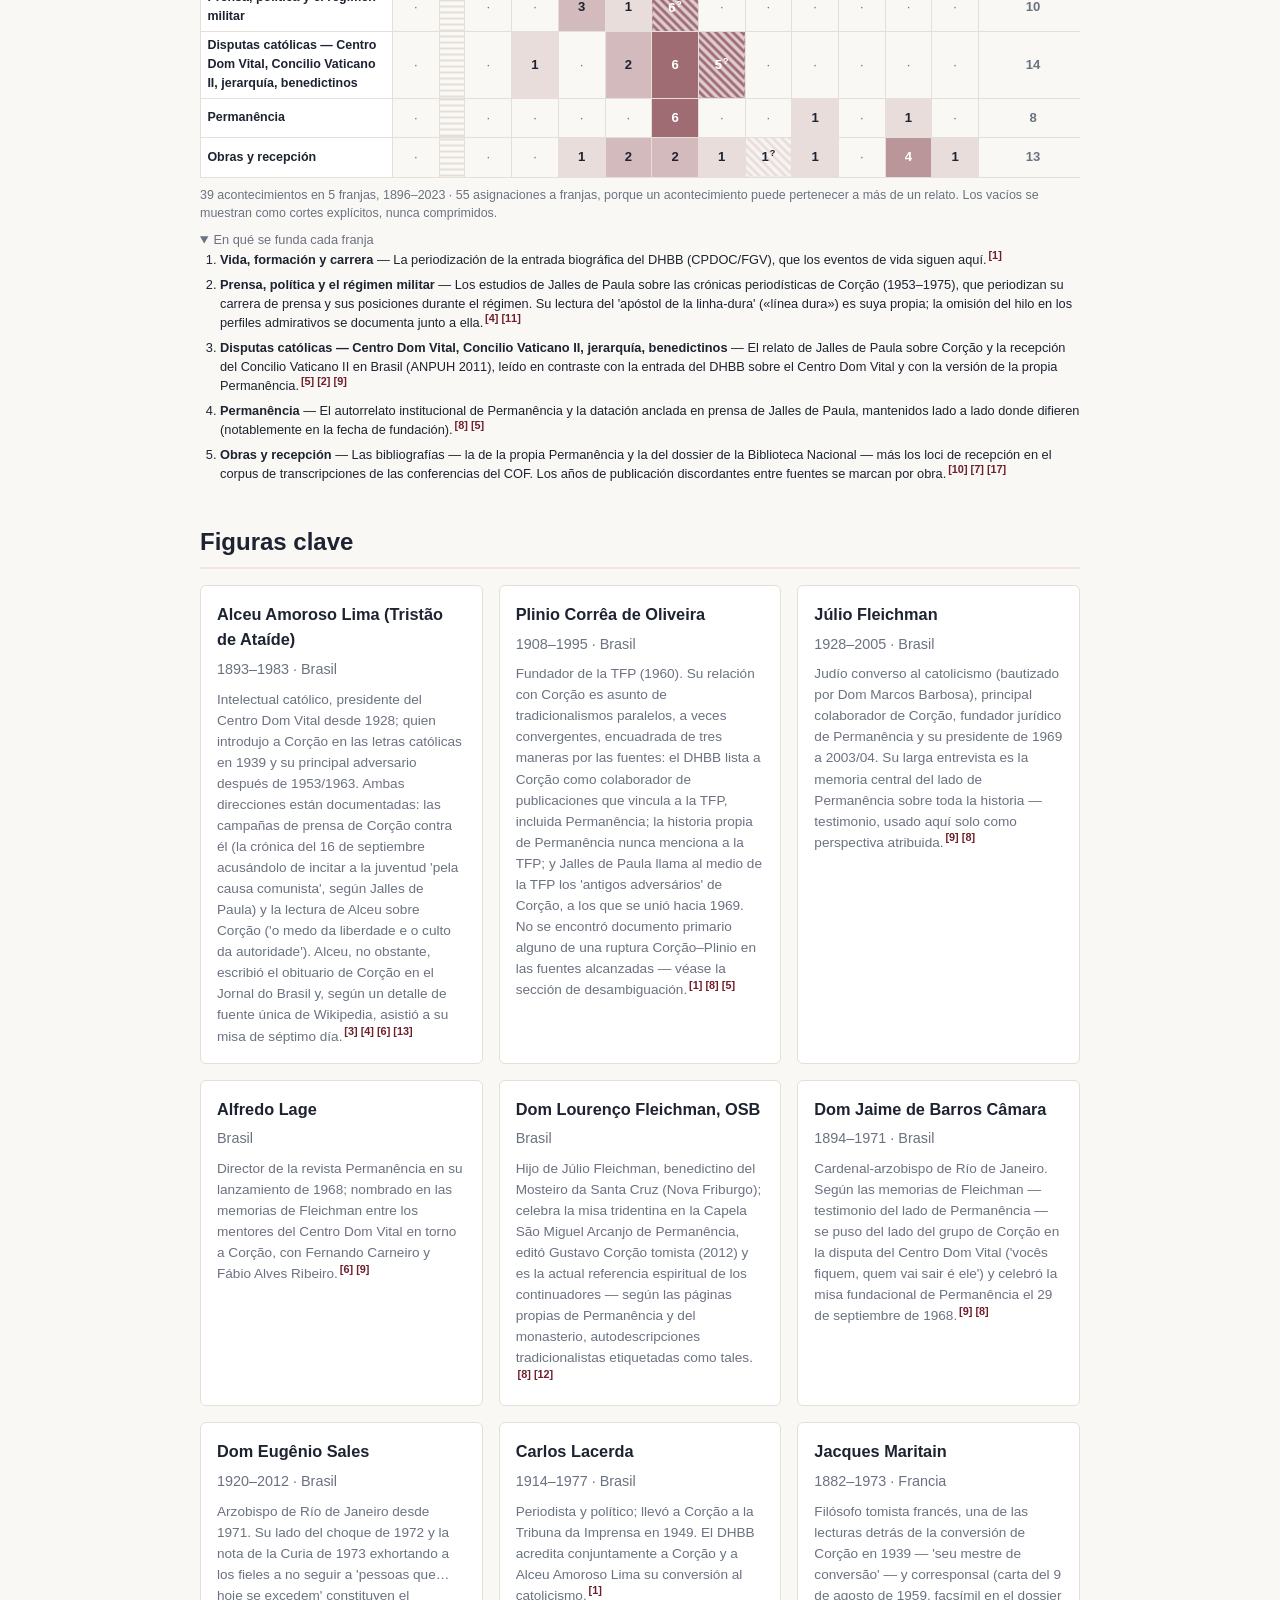
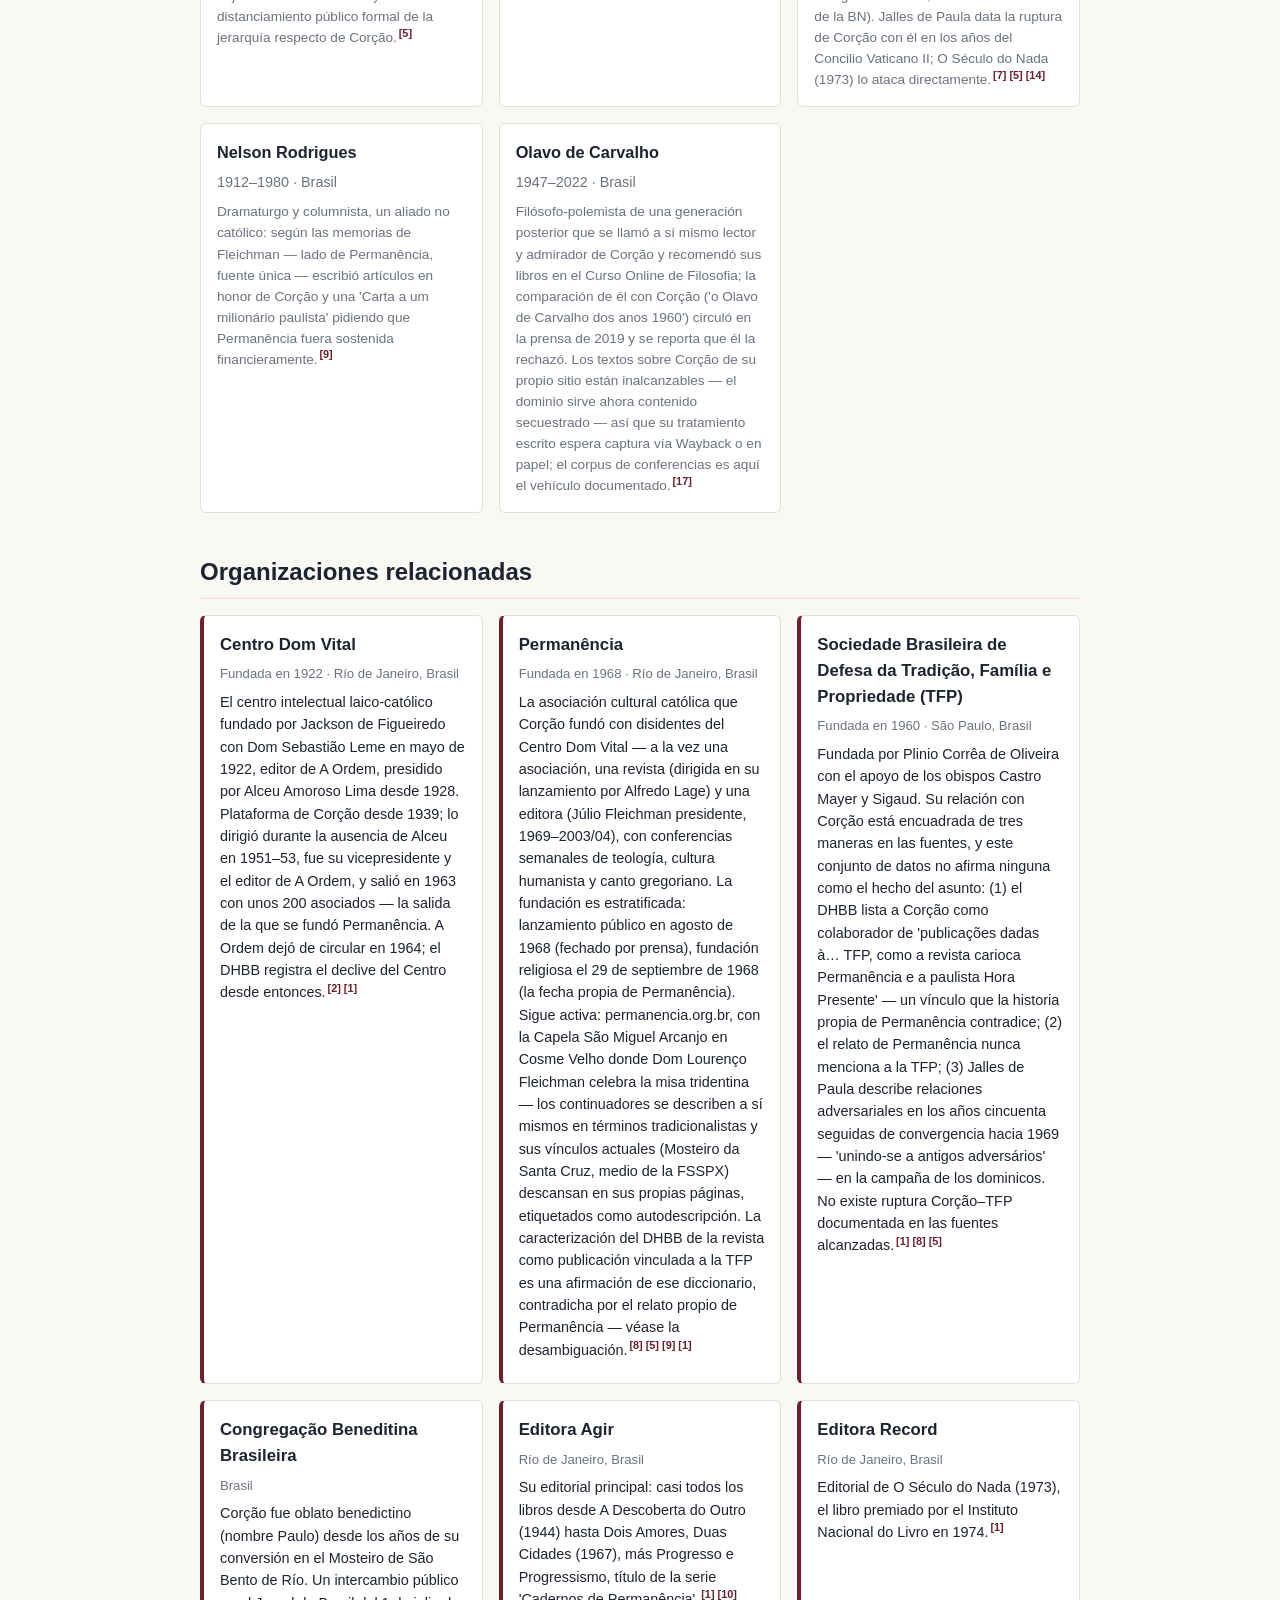
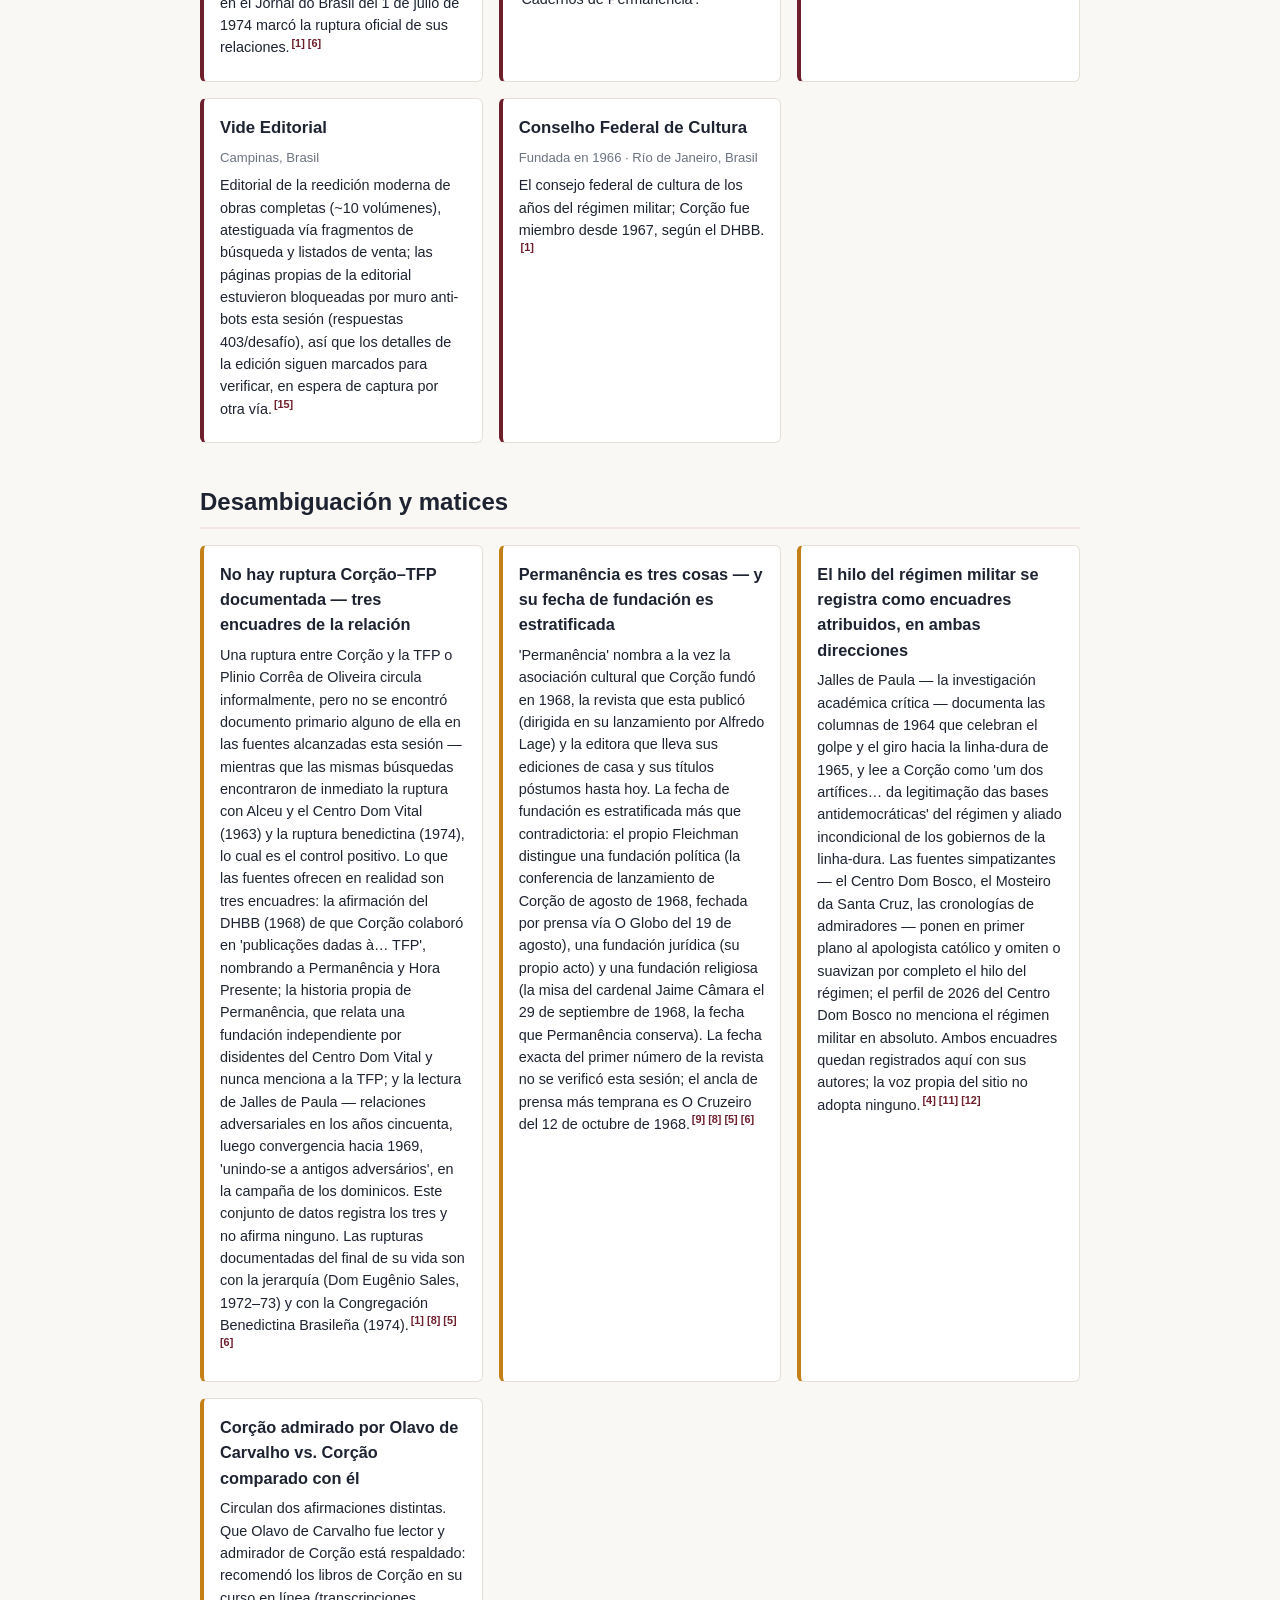
==== commit 5f5367df: "Chronology as a time river (#4) Moves the site onto the current core template (build.js, validate-da" ====
--- a/docs/es/index.html
+++ b/docs/es/index.html
@@ -14,6 +14,7 @@
     gtag('config', 'G-R9LV1QZHVE');
   </script>
   <link rel="stylesheet" href="../styles.css">
+  <script src="../river.js" defer></script>
   <link rel="canonical" href="https://cronologia.github.io/corcao/es/">
   <link rel="alternate" hreflang="en" href="https://cronologia.github.io/corcao/en/">
   <link rel="alternate" hreflang="es" href="https://cronologia.github.io/corcao/es/">
@@ -124,264 +125,387 @@
       </dl>
     </section>
 
-    <section id="chronology">
+    <section id="chronology" class="river rv-lanes">
       <h2>Cronología</h2>
       <p class="section-intro">Acontecimientos clave en orden cronológico. Una marca <span class="flag">?</span> indica
       fechas aún no verificadas con una fuente primaria.</p>
-      <div class="table-scroll">
-      <table class="meetings">
-        <thead>
-          <tr><th>Año</th><th>Fecha</th><th>Lugar</th><th>Acontecimiento</th></tr>
-        </thead>
-        <tbody>
-        <tr class="decade-row" id="decade-1890"><th colspan="4">1890s</th></tr>
-        <tr>
-          <td class="year">1896</td>
-          <td>1896-12-17</td>
-          <td>Río de Janeiro, Brasil</td>
-          <td><strong>Nacimiento de Gustavo Corção Braga</strong> <span class="muted">— Nace en Río de Janeiro, entonces el Distrito Federal, hijo de Francisco Braga, contador, y de Graciete Corção Braga, maestra de escuela que dirigía el Colégio Corção, donde él mismo enseñaría más tarde siendo estudiante.</span><sup class="cite"><a href="#ref-1" title="Reference 1">[1]</a></sup></td>
-        </tr>
-        <tr class="decade-row" id="decade-1920"><th colspan="4">1920s</th></tr>
-        <tr>
-          <td class="year">1920</td>
-          <td>1913–1920</td>
-          <td>Río de Janeiro, Brasil</td>
-          <td><strong>Años de la Escola Politécnica; la deja en el último año</strong> <span class="muted">— Estudia en el Colégio Pedro II y luego en la Escola Politécnica do Rio de Janeiro, abandonando el último año de ingeniería en 1920. Como estudiante lee O Capital, aprende alemán y simpatiza con el marxismo — una fase que su relato de conversión revisitaría más tarde.</span><sup class="cite"><a href="#ref-1" title="Reference 1">[1]</a></sup></td>
-        </tr>
-        <tr class="decade-row" id="decade-1930"><th colspan="4">1930s</th></tr>
-        <tr>
-          <td class="year">1935</td>
-          <td>1935</td>
-          <td>Río de Janeiro, Brasil</td>
-          <td><strong>Profesor de electrónica en la Escola Técnica do Exército</strong> <span class="muted">— Nombrado profesor de electrónica en la Escola Técnica do Exército, el futuro Instituto Militar de Engenharia (IME), tras una década de radiotelegrafía en Radiobrás y una plaza de asistente de astronomía en la Politécnica (1925, por invitación de Manuel Amoroso Costa).</span><sup class="cite"><a href="#ref-1" title="Reference 1">[1]</a></sup></td>
-        </tr>
-        <tr>
-          <td class="year">1936</td>
-          <td>1936</td>
-          <td>Río de Janeiro, Brasil</td>
-          <td><strong>Muerte de su primera esposa, Diva Paiva</strong> <span class="muted">— Muere Diva Paiva, dejando dos hijos. La entrada del DHBB sitúa aquí la crisis existencial detrás de su conversión tres años después.</span><sup class="cite"><a href="#ref-1" title="Reference 1">[1]</a></sup></td>
-        </tr>
-        <tr>
-          <td class="year">1939</td>
-          <td>1939</td>
-          <td>Río de Janeiro, Brasil</td>
-          <td><strong>Conversión al catolicismo; primer artículo en A Ordem</strong> <span class="muted">— Se convierte a través de lecturas de Chesterton y Maritain y de Carlos Chagas Filho, quien le presenta a Alceu Amoroso Lima, presidente del Centro Dom Vital. Su primer artículo — una crítica de la literatura infantil de Monteiro Lobato — aparece el mismo año en A Ordem, la revista del Centro. Estudia tomismo y luego teología en el Mosteiro de São Bento, haciéndose oblato benedictino con el nombre de Paulo.</span><sup class="cite"><a href="#ref-1" title="Reference 1">[1]</a> <a href="#ref-5" title="Reference 5">[5]</a></sup></td>
-        </tr>
-        <tr class="decade-row" id="decade-1940"><th colspan="4">1940s</th></tr>
-        <tr>
-          <td class="year">1944</td>
-          <td>1944</td>
-          <td>Río de Janeiro, Brasil</td>
-          <td><strong>A Descoberta do Outro (Agir); comienza a escribir en el Diário de Notícias</strong> <span class="muted">— Publica su relato de conversión A Descoberta do Outro con Agir, aclamado de inmediato — las memorias de Júlio Fleichman recuerdan que se lo comparaba con Machado de Assis — y comienza a colaborar en el Diário de Notícias. El libro fue luego traducido al inglés, al español y al francés, y las reediciones imprimen la carta que Jacques Maritain le dirigió.</span><sup class="cite"><a href="#ref-1" title="Reference 1">[1]</a> <a href="#ref-9" title="Reference 9">[9]</a> <a href="#ref-10" title="Reference 10">[10]</a></sup></td>
-        </tr>
-        <tr>
-          <td class="year">1945</td>
-          <td>1945</td>
-          <td>Río de Janeiro, Brasil</td>
-          <td><strong>Se une a la campaña Resistência Democrática contra el Estado Novo</strong> <span class="muted">— Participa en la campaña Resistência Democrática contra el Estado Novo. Las memorias de Fleichman sitúan su propio primer encuentro con Corção en ese medio.</span><sup class="cite"><a href="#ref-1" title="Reference 1">[1]</a> <a href="#ref-9" title="Reference 9">[9]</a></sup></td>
-        </tr>
-        <tr>
-          <td class="year">1949</td>
-          <td>1949–1952</td>
-          <td>Río de Janeiro, Brasil</td>
-          <td><strong>Columnista de la Tribuna da Imprensa, por invitación de Carlos Lacerda</strong> <span class="muted">— Escribe en la Tribuna da Imprensa de Carlos Lacerda de 1949 a 1952 (los años de la columna según Jalles de Paula). El DHBB acredita conjuntamente a Corção y a Alceu Amoroso Lima la conversión de Lacerda al catolicismo, una amistad que databa de los años cuarenta.</span><sup class="cite"><a href="#ref-1" title="Reference 1">[1]</a> <a href="#ref-5" title="Reference 5">[5]</a></sup></td>
-        </tr>
-        <tr class="decade-row" id="decade-1950"><th colspan="4">1950s</th></tr>
-        <tr>
-          <td class="year">1950</td>
-          <td>1950</td>
-          <td>Río de Janeiro, Brasil</td>
-          <td><strong>Lições de Abismo (Agir), su única novela</strong> <span class="muted">— Publica Lições de Abismo, ampliamente traducida. El premio que ganó está en disputa entre las fuentes: el DHBB dice un premio UNESCO en 1955, la bibliografía de Permanência un galardón UNESCO en 1954, y la Wikipedia en portugués un premio IBCC en 1954 — registrado aquí como una discordancia, no resuelto.</span><sup class="cite"><a href="#ref-1" title="Reference 1">[1]</a> <a href="#ref-10" title="Reference 10">[10]</a> <a href="#ref-13" title="Reference 13">[13]</a></sup><span class="date-note">El año del libro, 1950, es consistente entre las fuentes; el nombre y el año del premio no lo son (UNESCO 1955 según el DHBB; UNESCO 1954 según Permanência; IBCC 1954 según pt.wikipedia).</span></td>
-        </tr>
-        <tr>
-          <td class="year">1951</td>
-          <td>1951–1953</td>
-          <td>Río de Janeiro, Brasil</td>
-          <td><strong>Dirige el Centro Dom Vital durante la ausencia de Alceu Amoroso Lima</strong> <span class="muted">— Con Alceu en Washington desde 1951, Corção asume la dirección del Centro Dom Vital, imprimiéndole — en palabras del DHBB — &#39;uma orientação profundamente conservadora&#39;. Al regreso de Alceu en 1953, registra el DHBB, &#39;as divergências entre ambos deflagraram uma aguda crise interna no centro&#39;. El mismo año se convierte en columnista del Diário de Notícias (1953–1967 en la periodización de Jalles de Paula) y, desde 1951, es profesor en la Faculdade Nacional de Engenharia.</span><sup class="cite"><a href="#ref-1" title="Reference 1">[1]</a> <a href="#ref-2" title="Reference 2">[2]</a> <a href="#ref-5" title="Reference 5">[5]</a></sup></td>
-        </tr>
-        <tr>
-          <td class="year">1954</td>
-          <td>1954–1960</td>
-          <td>Brasil</td>
-          <td><strong>Su columna se difunde por la prensa brasileña</strong> <span class="muted">— La colaboración se amplía: O Estado de S. Paulo desde 1954, Correio do Povo desde 1956, Gazeta do Povo y A Tarde desde 1960.</span><sup class="cite"><a href="#ref-1" title="Reference 1">[1]</a></sup></td>
-        </tr>
-        <tr>
-          <td class="year">1959</td>
-          <td>1959-08-09</td>
-          <td>Río de Janeiro, Brasil</td>
-          <td><strong>Jacques Maritain escribe a Corção</strong> <span class="muted">— La carta de Maritain a Corção del 9 de agosto de 1959 — un facsímil está impreso en el dossier de la Revista do Livro n.57 de la Biblioteca Nacional. Jalles de Paula data la ruptura posterior de Corção con &#39;seu mestre de conversão&#39; en los años del Concilio Vaticano II, y O Século do Nada (1973) ataca a Maritain directamente (este último punto vía la cronología de un admirador — fuente secundaria simpatizante).</span><sup class="cite"><a href="#ref-7" title="Reference 7">[7]</a> <a href="#ref-5" title="Reference 5">[5]</a> <a href="#ref-14" title="Reference 14">[14]</a></sup></td>
-        </tr>
-        <tr class="decade-row" id="decade-1960"><th colspan="4">1960s</th></tr>
-        <tr>
-          <td class="year">1963</td>
-          <td>1963</td>
-          <td>Río de Janeiro, Brasil</td>
-          <td><strong>Deja el Centro Dom Vital con unos 200 asociados</strong> <span class="muted">— Tras la página de Alceu Amoroso Lima en el Jornal do Brasil en defensa de la Iglesia del diálogo — &#39;uma espécie de Encíclica do Alceu&#39;, en la frase de Corção recordada por Fleichman — Corção, entonces vicepresidente del Centro Dom Vital y editor de A Ordem, deja el Centro llevándose a unos 200 asociados. La lectura contemporánea de Alceu, citada por Jalles de Paula: &#39;o medo da liberdade e o culto da autoridade tornaram-se as bases dos argumentos&#39; de Corção. Las memorias de Fleichman presentan al cardenal Jaime Câmara del lado del grupo de Corção (&#39;vocês fiquem, quem vai sair é ele&#39;) — testimonio del lado de Permanência, etiquetado.</span><sup class="cite"><a href="#ref-1" title="Reference 1">[1]</a> <a href="#ref-2" title="Reference 2">[2]</a> <a href="#ref-9" title="Reference 9">[9]</a> <a href="#ref-4" title="Reference 4">[4]</a> <a href="#ref-7" title="Reference 7">[7]</a></sup></td>
-        </tr>
-        <tr>
-          <td class="year">1964</td>
-          <td>1964</td>
-          <td>Río de Janeiro, Brasil</td>
-          <td><strong>A Ordem deja de circular; el Centro Dom Vital declina</strong> <span class="muted">— A Ordem, la revista del Centro Dom Vital, deja de circular &#39;devido a divergências entre seus colaboradores&#39; (DHBB). Alceu Amoroso Lima deja la presidencia del Centro en 1966; el DHBB registra el declive del Centro desde entonces.</span><sup class="cite"><a href="#ref-2" title="Reference 2">[2]</a></sup></td>
-        </tr>
-        <tr>
-          <td class="year">1964</td>
-          <td>1964-04-03</td>
-          <td>Río de Janeiro, Brasil</td>
-          <td><strong>Celebra el golpe de 1964 en el Diário de Notícias</strong> <span class="muted">— En columnas del 3 y el 5 de abril de 1964, citadas por Jalles de Paula, Corção saluda el movimiento militar como el &#39;triunfo da democracia&#39; y argumenta contra restituir &#39;os direitos que eles mesmos, violentamente, destruíram&#39;. Su fórmula-resumen, citada en el DHBB: el movimiento &#39;possibilitou, com um mínimo de choques, libertarmo-nos da sarna esquerdista que já estava no poder&#39;. Las caracterizaciones de lo que esto hizo de él se atribuyen en ambas direcciones en este conjunto de datos — véase la sección de desambiguación.</span><sup class="cite"><a href="#ref-4" title="Reference 4">[4]</a> <a href="#ref-1" title="Reference 1">[1]</a></sup></td>
-        </tr>
-        <tr>
-          <td class="year">1965</td>
-          <td>1965–1966</td>
-          <td>Río de Janeiro, Brasil</td>
-          <td><strong>La opción por la linha-dura; campañas contra Alceu, Dom Hélder y Sobral Pinto</strong> <span class="muted">— Jalles de Paula documenta el giro: sobre el habeas corpus de Arraes, 28 de octubre de 1965, &#39;Acima do STF está o espírito democrático da Revolução&#39;; una crónica del 16 de septiembre acusa a Alceu Amoroso Lima de incitar a la juventud &#39;pela causa comunista&#39;; siguen campañas contra Dom Hélder Câmara e incluso contra Sobral Pinto. La tesis de Jalles — que Corção fue &#39;um dos artífices&#39; de la legitimación de las bases antidemocráticas del régimen — es su lectura, registrada aquí como tal; los perfiles admirativos omiten este hilo por completo, lo cual también queda registrado.</span><sup class="cite"><a href="#ref-4" title="Reference 4">[4]</a> <a href="#ref-11" title="Reference 11">[11]</a></sup></td>
-        </tr>
-        <tr>
-          <td class="year">1967</td>
-          <td>1967 <span class="flag" title="Fecha aún no verificada con una fuente primaria">?</span></td>
-          <td>Río de Janeiro, Brasil</td>
-          <td><strong>Termina la colaboración con el Diário de Notícias; ingresa en el Conselho Federal de Cultura</strong> <span class="muted">— El DHBB lo presenta terminando la colaboración con el Diário de Notícias en 1967 e ingresando el mismo año en el recién creado Conselho Federal de Cultura; Jalles de Paula lo presenta dejando el periódico en marzo de 1968.</span><sup class="cite"><a href="#ref-1" title="Reference 1">[1]</a> <a href="#ref-4" title="Reference 4">[4]</a></sup><span class="date-note">1967 según el DHBB; marzo de 1968 según Jalles de Paula — una discrepancia menor que las fuentes no reconcilian, así que la marca se mantiene.</span></td>
-        </tr>
-        <tr>
-          <td class="year">1968</td>
-          <td>1968-04-11</td>
-          <td>Río de Janeiro, Brasil</td>
-          <td><strong>Primera crónica en O Globo</strong> <span class="muted">— &#39;Quinta-feira Santa&#39;, su primera crónica en O Globo, aparece el 11 de abril de 1968; escribe allí los jueves y sábados hasta 1978.</span><sup class="cite"><a href="#ref-4" title="Reference 4">[4]</a> <a href="#ref-5" title="Reference 5">[5]</a></sup></td>
-        </tr>
-        <tr>
-          <td class="year">1968</td>
-          <td>1968-08</td>
-          <td>Río de Janeiro, Brasil</td>
-          <td><strong>El lanzamiento público de Permanência llena el auditorio del MEC</strong> <span class="muted">— La conferencia de lanzamiento de Corção para la &#39;associação cultural católica Permanência&#39; llena el auditorio del Ministerio de Educación. O Globo del 19 de agosto de 1968, citado por Jalles de Paula, reporta el objetivo como &#39;o combate às confusões e deformações da Igreja no Brasil, introduzidas pela chamada ala progressista do clero&#39;.</span><sup class="cite"><a href="#ref-5" title="Reference 5">[5]</a> <a href="#ref-4" title="Reference 4">[4]</a> <a href="#ref-9" title="Reference 9">[9]</a></sup><span class="date-note">Agosto de 1968 es la fecha de lanzamiento anclada en prensa (O Globo, 19 de agosto de 1968, vía Jalles de Paula). La fecha de fundación propia de Permanência es el 29 de septiembre de 1968 — véase ese evento; el propio Fleichman distingue una fundación política (la conferencia), una fundación jurídica (su propio acto) y una fundación religiosa (la misa del cardenal).</span></td>
-        </tr>
-        <tr>
-          <td class="year">1968</td>
-          <td>1968-09-14</td>
-          <td>Río de Janeiro, Brasil</td>
-          <td><strong>Carta abierta al nuncio, Dom Sebastiano Baggio</strong> <span class="muted">— Corção y sus partidarios firman una carta abierta al nuncio apostólico denunciando lo que llaman la recepción &#39;deturpada&#39; del Concilio en Brasil.</span><sup class="cite"><a href="#ref-5" title="Reference 5">[5]</a></sup></td>
-        </tr>
-        <tr>
-          <td class="year">1968</td>
-          <td>1968-09-29</td>
-          <td>Río de Janeiro, Brasil</td>
-          <td><strong>Fundación religiosa de Permanência, con una misa del cardenal Jaime Câmara</strong> <span class="muted">— La fecha que la propia Permanência conserva como su fundación: &#39;Fundada em 29 de Setembro de 1968, por Gustavo Corção e diversos intelectuais católicos egressos do Centro Dom Vital&#39;, en la fiesta de San Miguel, con una misa fundacional celebrada por el cardenal Jaime Câmara.</span><sup class="cite"><a href="#ref-8" title="Reference 8">[8]</a> <a href="#ref-9" title="Reference 9">[9]</a></sup><span class="date-note">El 29 de septiembre de 1968 es la fecha oficial propia de Permanência, repetida por las fuentes simpatizantes; el lanzamiento público anclado en prensa fue en agosto de 1968 (evento anterior). La fecha exacta del primer número de la revista no se verificó en ninguna parte esta sesión — el ancla de prensa más temprana es O Cruzeiro del 12 de octubre de 1968 reportando su lanzamiento.</span></td>
-        </tr>
-        <tr>
-          <td class="year">1968</td>
-          <td>1968-10-12</td>
-          <td>Río de Janeiro, Brasil</td>
-          <td><strong>O Cruzeiro reporta el lanzamiento de la revista Permanência</strong> <span class="muted">— O Cruzeiro del 12 de octubre de 1968, citado por Jalles de Paula, reporta que la revista se lanzó con 1.000 suscriptores, y que Corção esperaba llegar a 5.000. La revista fue dirigida por Alfredo Lage.</span><sup class="cite"><a href="#ref-6" title="Reference 6">[6]</a></sup></td>
-        </tr>
-        <tr>
-          <td class="year">1969</td>
-          <td>1969</td>
-          <td>Río de Janeiro, Brasil</td>
-          <td><strong>A Tempo e Contratempo, primer sello propio de Permanência; comienza la presidencia de Fleichman</strong> <span class="muted">— Permanência publica A Tempo e Contratempo de Corção bajo su propio sello. Júlio Fleichman preside Permanência y su editora desde 1969 hasta 2003/04, según el propio relato de Permanência.</span><sup class="cite"><a href="#ref-10" title="Reference 10">[10]</a> <a href="#ref-8" title="Reference 8">[8]</a></sup></td>
-        </tr>
-        <tr>
-          <td class="year">1969</td>
-          <td>1969-02-01</td>
-          <td>Río de Janeiro, Brasil</td>
-          <td><strong>La campaña del Colégio Sion: &#39;Colégios católicos que se fecham&#39;</strong> <span class="muted">— Abre la campaña en torno al Colégio Sion con la crónica &#39;Colégios católicos que se fecham&#39; — &#39;com conseqüências nefastas para a instituição&#39;, en la evaluación de Jalles de Paula.</span><sup class="cite"><a href="#ref-5" title="Reference 5">[5]</a></sup></td>
-        </tr>
-        <tr>
-          <td class="year">1969</td>
-          <td>1969-11</td>
-          <td>Río de Janeiro, Brasil</td>
-          <td><strong>Campaña contra los dominicos; convergencia con antiguos adversarios del medio de la TFP</strong> <span class="muted">— Tras los arrestos de los frailes dominicos, Corção hace campaña contra la orden. Jalles de Paula: &#39;Corção não estava sozinho nessa batalha: a TFP e o grupo da revista Hora Presente comungavam as mesmas idéias. Unindo-se a antigos adversários, Corção rompia mais uma vez com o conservador que fora nos anos 1950.&#39; Se trata de una convergencia con antiguos adversarios de los años cincuenta, en el encuadre de Jalles — no de una ruptura con la TFP, de la cual no se encontró documento alguno; véase la sección de desambiguación para los tres encuadres de la relación Corção–TFP.</span><sup class="cite"><a href="#ref-5" title="Reference 5">[5]</a></sup></td>
-        </tr>
-        <tr class="decade-row" id="decade-1970"><th colspan="4">1970s</th></tr>
-        <tr>
-          <td class="year">1970</td>
-          <td>1970-05</td>
-          <td>Brasil</td>
-          <td><strong>Documento de más de 200 laicos a la asamblea de la CNBB</strong> <span class="muted">— Un documento firmado por más de 200 laicos encabezados por Corção es enviado a la asamblea de la CNBB denunciando la infiltración marxista en la Iglesia; no se discute, &#39;por falta de tempo hábil&#39;.</span><sup class="cite"><a href="#ref-5" title="Reference 5">[5]</a></sup></td>
-        </tr>
-        <tr>
-          <td class="year">1972</td>
-          <td>1972-01-27</td>
-          <td>Río de Janeiro, Brasil</td>
-          <td><strong>Primer choque público con Dom Eugênio Sales</strong> <span class="muted">— &#39;Dialogando com o meu Pastor&#39; de Corção (27 de enero de 1972) abre el primer choque público con el nuevo arzobispo de Río. Roberto Marinho intercede públicamente por &#39;o respeito à hierarquia&#39; (O Globo, 5 de febrero de 1972, vía Jalles de Paula).</span><sup class="cite"><a href="#ref-5" title="Reference 5">[5]</a></sup></td>
-        </tr>
-        <tr>
-          <td class="year">1973</td>
-          <td>1973</td>
-          <td>Río de Janeiro, Brasil</td>
-          <td><strong>O Século do Nada (Record)</strong> <span class="muted">— Publica O Século do Nada con Record — el libro de su giro anti-Maritain — galardonado con el premio del Instituto Nacional do Livro en 1974.</span><sup class="cite"><a href="#ref-1" title="Reference 1">[1]</a> <a href="#ref-14" title="Reference 14">[14]</a></sup></td>
-        </tr>
-        <tr>
-          <td class="year">1973</td>
-          <td>1973-01-22</td>
-          <td>Río de Janeiro, Brasil</td>
-          <td><strong>Segundo choque con la jerarquía; la nota de la Curia contra él</strong> <span class="muted">— Corção, 22 de enero de 1973: &#39;são os Bispos… que estão comandando a destruição da autoridade… a comunização, a pulverização da Igreja&#39;. La nota de la Curia de Río (O Globo, 2 de febrero de 1973) exhorta a los fieles &#39;a não seguirem, em matéria religiosa, orientação de pessoas que… hoje se excedem&#39;; sigue un desagravio en apoyo de Corção con más de 100 firmas (O Globo, 10 de febrero de 1973). Todo vía las citas de Jalles de Paula de los archivos de O Globo.</span><sup class="cite"><a href="#ref-5" title="Reference 5">[5]</a></sup></td>
-        </tr>
-        <tr>
-          <td class="year">1974</td>
-          <td>1974-07-01</td>
-          <td>Río de Janeiro, Brasil</td>
-          <td><strong>Ruptura con la Congregación Benedictina Brasileña</strong> <span class="muted">— Un intercambio público en el Jornal do Brasil del 1 de julio de 1974 marca la ruptura oficial entre Corção — oblato benedictino desde los años de su conversión — y la Congregação Beneditina Brasileira: &#39;romperiam oficialmente suas relações na década de 1970&#39; (Jalles de Paula).</span><sup class="cite"><a href="#ref-6" title="Reference 6">[6]</a></sup></td>
-        </tr>
-        <tr>
-          <td class="year">1974</td>
-          <td>early–mid 1970s <span class="flag" title="Fecha aún no verificada con una fuente primaria">?</span></td>
-          <td>Río de Janeiro, Brasil</td>
-          <td><strong>Ceguera progresiva; contactos reportados con el arzobispo Lefebvre y Dom Castro Mayer</strong> <span class="muted">— El DHBB registra su pérdida progresiva de la vista en los años setenta, que fue estrechando su escritura a los temas de Iglesia. El Centro Dom Bosco — fuente tradicionalista simpatizante, y la única alcanzada para estas afirmaciones — reporta un encuentro con el arzobispo Marcel Lefebvre a comienzos de los años setenta y colaboración con Dom Antônio de Castro Mayer, llamando a Corção &#39;decisivo na preservação da Missa de Sempre no Brasil&#39;. Fuente única, atribuido, sin verificar.</span><sup class="cite"><a href="#ref-1" title="Reference 1">[1]</a> <a href="#ref-11" title="Reference 11">[11]</a></sup></td>
-        </tr>
-        <tr>
-          <td class="year">1978</td>
-          <td>1978-07-06</td>
-          <td>Río de Janeiro, Brasil</td>
-          <td><strong>Muerte de Gustavo Corção</strong> <span class="muted">— Muere el 6 de julio de 1978. El Jornal do Brasil y O Globo llevan la noticia el 7 de julio; Alceu Amoroso Lima — su adversario de quince años — &#39;lhe dedicou um obituário belíssimo no Jornal do Brasil&#39; (Jalles de Paula). La Wikipedia en portugués añade la muerte en Cosme Velho y una misa de séptimo día el 14 de julio de 1978 en São Judas Tadeu con la asistencia de Alceu, Sobral Pinto y figuras militares — plausible, pero descansa en la cita que Wikipedia hace de los archivos de O Globo, así que ese detalle sigue marcado.</span><sup class="cite"><a href="#ref-1" title="Reference 1">[1]</a> <a href="#ref-6" title="Reference 6">[6]</a> <a href="#ref-13" title="Reference 13">[13]</a></sup><span class="date-note">La fecha de muerte está verificada (DHBB). Las propias páginas de los obituarios están atestiguadas vía las citas de Jalles de Paula; la captura directa espera acceso a la Hemeroteca Digital, geobloqueada fuera de Brasil. La misa de séptimo día del 14 de julio es de fuente única (pt.wikipedia).</span></td>
-        </tr>
-        <tr class="decade-row" id="decade-1980"><th colspan="4">1980s</th></tr>
-        <tr>
-          <td class="year">1980</td>
-          <td>1980 <span class="flag" title="Fecha aún no verificada con una fuente primaria">?</span></td>
-          <td>Río de Janeiro, Brasil</td>
-          <td><strong>Memorias póstumas: Conversa em Sol Menor</strong> <span class="muted">— Sus memorias Conversa em Sol Menor aparecen póstumamente. El año 1980 descansa en una sola fuente simpatizante (la cronología de un admirador), así que la marca se mantiene.</span><sup class="cite"><a href="#ref-14" title="Reference 14">[14]</a></sup></td>
-        </tr>
-        <tr class="decade-row" id="decade-1990"><th colspan="4">1990s</th></tr>
-        <tr>
-          <td class="year">1992</td>
-          <td>1992</td>
-          <td>Río de Janeiro, Brasil</td>
-          <td><strong>As Descontinuidades da Criação publicado por Permanência</strong> <span class="muted">— Permanência publica el póstumo As Descontinuidades da Criação.</span><sup class="cite"><a href="#ref-10" title="Reference 10">[10]</a></sup></td>
-        </tr>
-        <tr class="decade-row" id="decade-2010"><th colspan="4">2010s</th></tr>
-        <tr>
-          <td class="year">2010</td>
-          <td>2010</td>
-          <td>São Paulo, Brasil</td>
-          <td><strong>Melhores Crônicas — Gustavo Corção (Global)</strong> <span class="muted">— Global publica Melhores Crônicas — Gustavo Corção, organizado por Luis Paulo Horta — el primer gran regreso de su obra a una editorial comercial.</span><sup class="cite"><a href="#ref-7" title="Reference 7">[7]</a></sup></td>
-        </tr>
-        <tr>
-          <td class="year">2012</td>
-          <td>2012-01-21</td>
-          <td>Brasil</td>
-          <td><strong>Recepción en el corpus del COF: una respuesta de Permanência a Olavo de Carvalho discutida en conferencia</strong> <span class="muted">— En una conferencia del 21 de enero de 2012 (transcripción comunitaria COF138, revisada), Olavo de Carvalho discute una respuesta a él de Dom Lourenço Fleichman publicada en la revista Permanência — recepción que corre en ambas direcciones entre los continuadores de Corção y el filósofo que se llamó a sí mismo lector y admirador de Corção. Reportado aquí como paráfrasis del archivo de transcripción; la cita textual espera la verificación de audio, según la regla del propio corpus.</span><sup class="cite"><a href="#ref-17" title="Reference 17">[17]</a></sup></td>
-        </tr>
-        <tr>
-          <td class="year">2015</td>
-          <td>2015-01-17</td>
-          <td>Estados Unidos</td>
-          <td><strong>Recepción en el corpus del COF: las obras y los últimos años de Corção discutidos en conferencia</strong> <span class="muted">— En una conferencia del 17 de enero de 2015 (transcripción comunitaria COF279, revisada), Olavo de Carvalho discute las obras de Corção y, en su relato, reporta que se dice que la familia afirmó que Corção &#39;morreu doido&#39; — una afirmación sobre la que él mismo señala dudas en el mismo pasaje. Doblemente atribuido aquí (Olavo reportando lo que se dice que la familia afirmó) y no afirmado por nadie en este conjunto de datos; solo paráfrasis, con la verificación de audio pendiente para cualquier cita textual.</span><sup class="cite"><a href="#ref-17" title="Reference 17">[17]</a></sup></td>
-        </tr>
-        <tr>
-          <td class="year">2018</td>
-          <td>2012–2020</td>
-          <td>Río de Janeiro, Brasil</td>
-          <td><strong>Las ediciones conmemorativas y académicas de Permanência</strong> <span class="muted">— Permanência publica Gustavo Corção tomista (2012, org. Lourenço Fleichman), Uma teologia da história (2015), A Igreja Católica e a Outra (2018, &#39;Edição comemorativa dos 50 anos de fundação de Permanência&#39;) y la tesis de Maurício Barcellos en la UFRJ como Gustavo Corção — A crítica do amor puro (2020). Una reedición moderna de obras completas (~10 volúmenes) está atestiguada en Vide Editorial vía listados de venta; las páginas de la editorial estuvieron bloqueadas por muro anti-bots esta sesión, así que esa edición sigue marcada para verificar.</span><sup class="cite"><a href="#ref-7" title="Reference 7">[7]</a> <a href="#ref-10" title="Reference 10">[10]</a> <a href="#ref-15" title="Reference 15">[15]</a></sup></td>
-        </tr>
-        <tr class="decade-row" id="decade-2020"><th colspan="4">2020s</th></tr>
-        <tr>
-          <td class="year">2023</td>
-          <td>2023</td>
-          <td>Río de Janeiro, Brasil</td>
-          <td><strong>La Revista do Livro de la Biblioteca Nacional lleva un dossier sobre Corção</strong> <span class="muted">— La Revista do Livro n.57 (año 21, 2023), la revista de la Fundação Biblioteca Nacional, lleva un dossier sobre Corção, que incluye trabajo de Maurício Barcellos y el facsímil de la carta de Maritain de 1959.</span><sup class="cite"><a href="#ref-7" title="Reference 7">[7]</a></sup></td>
-        </tr>
-        </tbody>
-      </table>
-      </div>
+      <div class="rv-bar">
+        <div class="rv-controls" role="group" aria-label="Filtrar la cronología" hidden>
+          <label class="rv-chip rv-l0"><input type="checkbox" data-lane="life" checked><span class="rv-sw"></span>Vida, formación y carrera</label>
+          <label class="rv-chip rv-l1"><input type="checkbox" data-lane="press-regime" checked><span class="rv-sw"></span>Prensa, política y el régimen militar</label>
+          <label class="rv-chip rv-l2"><input type="checkbox" data-lane="church-disputes" checked><span class="rv-sw"></span>Disputas católicas — Centro Dom Vital, Concilio Vaticano II, jerarquía, benedictinos</label>
+          <label class="rv-chip rv-l3"><input type="checkbox" data-lane="permanencia" checked><span class="rv-sw"></span>Permanência</label>
+          <label class="rv-chip rv-l4"><input type="checkbox" data-lane="works-reception" checked><span class="rv-sw"></span>Obras y recepción</label>
+          <label class="rv-chip rv-firm"><input type="checkbox" data-firm><span class="rv-sw"></span>Solo fechas firmes</label>
+          <label class="rv-find">Buscar <input type="search" autocomplete="off"></label>
+          <p class="rv-status" aria-live="polite" data-all="los {n} acontecimientos" data-some="{n} de {total} acontecimientos mostrados" data-reading="Leyendo"></p>
+        </div>
+        <svg class="rv-ribbon" viewBox="-4 0 1008 73" preserveAspectRatio="xMinYMid meet" role="img" aria-label="Vista general de los 39 acontecimientos en 5 relatos; los grandes vacíos del registro se dibujan como cortes">
+          <rect class="rv-row" x="0" y="2" width="1000" height="9"/><rect class="rv-row" x="0" y="13" width="1000" height="9"/><rect class="rv-row" x="0" y="24" width="1000" height="9"/><rect class="rv-row" x="0" y="35" width="1000" height="9"/><rect class="rv-row" x="0" y="46" width="1000" height="9"/><rect class="rv-brk" x="88" y="2" width="4" height="53"><title>2 décadas sin acontecimientos registrados (1900–1919)</title></rect>
+          <line class="rv-tick rv-l0" data-i="0" x1="53.3" x2="53.3" y1="3.5" y2="9.5"/><line class="rv-tick rv-l0" data-i="1" x1="102.1" x2="102.1" y1="3.5" y2="9.5"/><line class="rv-tick rv-l0" data-i="2" x1="225.1" x2="225.1" y1="3.5" y2="9.5"/><line class="rv-tick rv-l0" data-i="3" x1="233.3" x2="233.3" y1="3.5" y2="9.5"/><line class="rv-tick rv-l0" data-i="4" x1="257.9" x2="257.9" y1="3.5" y2="9.5"/><line class="rv-tick rv-l2" data-i="4" x1="257.9" x2="257.9" y1="25.5" y2="31.5"/><line class="rv-tick rv-l4" data-i="5" x1="298.9" x2="298.9" y1="47.5" y2="53.5"/><line class="rv-tick rv-l1" data-i="5" x1="298.9" x2="298.9" y1="14.5" y2="20.5"/><line class="rv-tick rv-l1" data-i="6" x1="307.1" x2="307.1" y1="14.5" y2="20.5"/><line class="rv-tick rv-l0" data-i="6" x1="307.1" x2="307.1" y1="3.5" y2="9.5"/><line class="rv-tick rv-l1" data-i="7" x1="339.9" x2="339.9" y1="14.5" y2="20.5"/><line class="rv-tick rv-l4" data-i="8" x1="348.1" x2="348.1" y1="47.5" y2="53.5"/><line class="rv-tick rv-l2" data-i="9" x1="356.3" x2="356.3" y1="25.5" y2="31.5"/><line class="rv-tick rv-l0" data-i="9" x1="356.3" x2="356.3" y1="3.5" y2="9.5"/><line class="rv-tick rv-l1" data-i="10" x1="380.9" x2="380.9" y1="14.5" y2="20.5"/><line class="rv-tick rv-l4" data-i="11" x1="421.9" x2="421.9" y1="47.5" y2="53.5"/><line class="rv-tick rv-l2" data-i="11" x1="421.9" x2="421.9" y1="25.5" y2="31.5"/><line class="rv-tick rv-l2" data-i="12" x1="454.7" x2="454.7" y1="25.5" y2="31.5"/><line class="rv-tick rv-l2" data-i="13" x1="462.9" x2="462.9" y1="25.5" y2="31.5"/><line class="rv-tick rv-l1" data-i="14" x1="462.9" x2="462.9" y1="14.5" y2="20.5"/><line class="rv-tick rv-l1" data-i="15" x1="471.1" x2="471.1" y1="14.5" y2="20.5"/><line class="rv-tick rv-l2" data-i="15" x1="471.1" x2="471.1" y1="25.5" y2="31.5"/><line class="rv-tick rv-l1 rv-u" data-i="16" x1="487.5" x2="487.5" y1="14.5" y2="20.5"/><line class="rv-tick rv-l0 rv-u" data-i="16" x1="487.5" x2="487.5" y1="3.5" y2="9.5"/><line class="rv-tick rv-l1" data-i="17" x1="495.7" x2="495.7" y1="14.5" y2="20.5"/><line class="rv-tick rv-l3" data-i="18" x1="495.7" x2="495.7" y1="36.5" y2="42.5"/><line class="rv-tick rv-l2" data-i="19" x1="495.7" x2="495.7" y1="25.5" y2="31.5"/><line class="rv-tick rv-l3" data-i="19" x1="495.7" x2="495.7" y1="36.5" y2="42.5"/><line class="rv-tick rv-l3" data-i="20" x1="495.7" x2="495.7" y1="36.5" y2="42.5"/><line class="rv-tick rv-l3" data-i="21" x1="495.7" x2="495.7" y1="36.5" y2="42.5"/><line class="rv-tick rv-l4" data-i="21" x1="495.7" x2="495.7" y1="47.5" y2="53.5"/><line class="rv-tick rv-l3" data-i="22" x1="503.9" x2="503.9" y1="36.5" y2="42.5"/><line class="rv-tick rv-l4" data-i="22" x1="503.9" x2="503.9" y1="47.5" y2="53.5"/><line class="rv-tick rv-l2" data-i="23" x1="503.9" x2="503.9" y1="25.5" y2="31.5"/><line class="rv-tick rv-l1" data-i="23" x1="503.9" x2="503.9" y1="14.5" y2="20.5"/><line class="rv-tick rv-l2" data-i="24" x1="503.9" x2="503.9" y1="25.5" y2="31.5"/><line class="rv-tick rv-l1" data-i="24" x1="503.9" x2="503.9" y1="14.5" y2="20.5"/><line class="rv-tick rv-l3" data-i="24" x1="503.9" x2="503.9" y1="36.5" y2="42.5"/><line class="rv-tick rv-l2" data-i="25" x1="512.1" x2="512.1" y1="25.5" y2="31.5"/><line class="rv-tick rv-l2" data-i="26" x1="528.5" x2="528.5" y1="25.5" y2="31.5"/><line class="rv-tick rv-l4" data-i="27" x1="536.7" x2="536.7" y1="47.5" y2="53.5"/><line class="rv-tick rv-l2" data-i="28" x1="536.7" x2="536.7" y1="25.5" y2="31.5"/><line class="rv-tick rv-l2" data-i="29" x1="544.9" x2="544.9" y1="25.5" y2="31.5"/><line class="rv-tick rv-l0 rv-u" data-i="30" x1="544.9" x2="544.9" y1="3.5" y2="9.5"/><line class="rv-tick rv-l2 rv-u" data-i="30" x1="544.9" x2="544.9" y1="25.5" y2="31.5"/><line class="rv-tick rv-l0" data-i="31" x1="577.7" x2="577.7" y1="3.5" y2="9.5"/><line class="rv-tick rv-l4 rv-u" data-i="32" x1="594.1" x2="594.1" y1="47.5" y2="53.5"/><line class="rv-tick rv-l4" data-i="33" x1="692.5" x2="692.5" y1="47.5" y2="53.5"/><line class="rv-tick rv-l3" data-i="33" x1="692.5" x2="692.5" y1="36.5" y2="42.5"/><line class="rv-tick rv-l4" data-i="34" x1="840.1" x2="840.1" y1="47.5" y2="53.5"/><line class="rv-tick rv-l4" data-i="35" x1="856.5" x2="856.5" y1="47.5" y2="53.5"/><line class="rv-tick rv-l4" data-i="36" x1="881.1" x2="881.1" y1="47.5" y2="53.5"/><line class="rv-tick rv-l4" data-i="37" x1="905.7" x2="905.7" y1="47.5" y2="53.5"/><line class="rv-tick rv-l3" data-i="37" x1="905.7" x2="905.7" y1="36.5" y2="42.5"/><line class="rv-tick rv-l4" data-i="38" x1="946.7" x2="946.7" y1="47.5" y2="53.5"/>
+          <text class="rv-axis" x="0" y="70" text-anchor="start">1896</text><text class="rv-axis" x="82" y="70" text-anchor="end">1896</text><text class="rv-axis" x="98" y="70" text-anchor="start">1920</text><text class="rv-axis" x="1000" y="70" text-anchor="end">2023</text><rect class="rv-win" x="0" y="0" width="0" height="57"/>
+        </svg>
+      </div>
+      <ol class="rv-list" style="--lanes:5">
+        <li class="rv-e" id="decade-1890" data-i="0" data-lanes="life" data-decade="1890s">
+          <div class="rv-year">1896<small>1896-12-17</small></div>
+          <div class="rv-node" aria-hidden="true"><i class="rv-l0" style="--k:0"></i></div>
+          <div class="rv-card">
+            <p class="rv-kick"><span class="rv-lane rv-l0">Vida, formación y carrera</span><span>Río de Janeiro, Brasil</span></p>
+            <h3>Nacimiento de Gustavo Corção Braga</h3>
+            <p class="rv-text">Nace en Río de Janeiro, entonces el Distrito Federal, hijo de Francisco Braga, contador, y de Graciete Corção Braga, maestra de escuela que dirigía el Colégio Corção, donde él mismo enseñaría más tarde siendo estudiante.<sup class="cite"><a href="#ref-1" title="Reference 1">[1]</a></sup></p>
+          </div>
+        </li>
+        <li class="rv-gap"><span>2 décadas sin acontecimientos registrados (1900–1919)</span></li>
+        <li class="rv-e" id="decade-1920" data-i="1" data-lanes="life" data-decade="1920s">
+          <div class="rv-year">1920<small>1913–1920</small></div>
+          <div class="rv-node" aria-hidden="true"><i class="rv-l0" style="--k:0"></i></div>
+          <div class="rv-card">
+            <p class="rv-kick"><span class="rv-lane rv-l0">Vida, formación y carrera</span><span>Río de Janeiro, Brasil</span></p>
+            <h3>Años de la Escola Politécnica; la deja en el último año</h3>
+            <p class="rv-text">Estudia en el Colégio Pedro II y luego en la Escola Politécnica do Rio de Janeiro, abandonando el último año de ingeniería en 1920. Como estudiante lee O Capital, aprende alemán y simpatiza con el marxismo — una fase que su relato de conversión revisitaría más tarde.<sup class="cite"><a href="#ref-1" title="Reference 1">[1]</a></sup></p>
+          </div>
+        </li>
+        <li class="rv-e" id="decade-1930" data-i="2" data-lanes="life" data-decade="1930s">
+          <div class="rv-year">1935<small>1935</small></div>
+          <div class="rv-node" aria-hidden="true"><i class="rv-l0" style="--k:0"></i></div>
+          <div class="rv-card">
+            <p class="rv-kick"><span class="rv-lane rv-l0">Vida, formación y carrera</span><span>Río de Janeiro, Brasil</span></p>
+            <h3>Profesor de electrónica en la Escola Técnica do Exército</h3>
+            <p class="rv-text">Nombrado profesor de electrónica en la Escola Técnica do Exército, el futuro Instituto Militar de Engenharia (IME), tras una década de radiotelegrafía en Radiobrás y una plaza de asistente de astronomía en la Politécnica (1925, por invitación de Manuel Amoroso Costa).<sup class="cite"><a href="#ref-1" title="Reference 1">[1]</a></sup></p>
+          </div>
+        </li>
+        <li class="rv-e" data-i="3" data-lanes="life" data-decade="1930s">
+          <div class="rv-year">1936<small>1936</small></div>
+          <div class="rv-node" aria-hidden="true"><i class="rv-l0" style="--k:0"></i></div>
+          <div class="rv-card">
+            <p class="rv-kick"><span class="rv-lane rv-l0">Vida, formación y carrera</span><span>Río de Janeiro, Brasil</span></p>
+            <h3>Muerte de su primera esposa, Diva Paiva</h3>
+            <p class="rv-text">Muere Diva Paiva, dejando dos hijos. La entrada del DHBB sitúa aquí la crisis existencial detrás de su conversión tres años después.<sup class="cite"><a href="#ref-1" title="Reference 1">[1]</a></sup></p>
+          </div>
+        </li>
+        <li class="rv-e" data-i="4" data-lanes="life church-disputes" data-decade="1930s">
+          <div class="rv-year">1939<small>1939</small></div>
+          <div class="rv-node" aria-hidden="true"><i class="rv-l0" style="--k:0"></i><i class="rv-l2" style="--k:2"></i></div>
+          <div class="rv-card">
+            <p class="rv-kick"><span class="rv-lane rv-l0">Vida, formación y carrera</span><span class="rv-lane rv-l2">Disputas católicas — Centro Dom Vital, Concilio Vaticano II, jerarquía, benedictinos</span><span>Río de Janeiro, Brasil</span></p>
+            <h3>Conversión al catolicismo; primer artículo en A Ordem</h3>
+            <p class="rv-text">Se convierte a través de lecturas de Chesterton y Maritain y de Carlos Chagas Filho, quien le presenta a Alceu Amoroso Lima, presidente del Centro Dom Vital. Su primer artículo — una crítica de la literatura infantil de Monteiro Lobato — aparece el mismo año en A Ordem, la revista del Centro. Estudia tomismo y luego teología en el Mosteiro de São Bento, haciéndose oblato benedictino con el nombre de Paulo.<sup class="cite"><a href="#ref-1" title="Reference 1">[1]</a> <a href="#ref-5" title="Reference 5">[5]</a></sup></p>
+          </div>
+        </li>
+        <li class="rv-e" id="decade-1940" data-i="5" data-lanes="works-reception press-regime" data-decade="1940s">
+          <div class="rv-year">1944<small>1944</small></div>
+          <div class="rv-node" aria-hidden="true"><i class="rv-l4" style="--k:4"></i><i class="rv-l1" style="--k:1"></i></div>
+          <div class="rv-card">
+            <p class="rv-kick"><span class="rv-lane rv-l4">Obras y recepción</span><span class="rv-lane rv-l1">Prensa, política y el régimen militar</span><span>Río de Janeiro, Brasil</span></p>
+            <h3>A Descoberta do Outro (Agir); comienza a escribir en el Diário de Notícias</h3>
+            <p class="rv-text">Publica su relato de conversión A Descoberta do Outro con Agir, aclamado de inmediato — las memorias de Júlio Fleichman recuerdan que se lo comparaba con Machado de Assis — y comienza a colaborar en el Diário de Notícias. El libro fue luego traducido al inglés, al español y al francés, y las reediciones imprimen la carta que Jacques Maritain le dirigió.<sup class="cite"><a href="#ref-1" title="Reference 1">[1]</a> <a href="#ref-9" title="Reference 9">[9]</a> <a href="#ref-10" title="Reference 10">[10]</a></sup></p>
+          </div>
+        </li>
+        <li class="rv-e" data-i="6" data-lanes="press-regime life" data-decade="1940s">
+          <div class="rv-year">1945<small>1945</small></div>
+          <div class="rv-node" aria-hidden="true"><i class="rv-l1" style="--k:1"></i><i class="rv-l0" style="--k:0"></i></div>
+          <div class="rv-card">
+            <p class="rv-kick"><span class="rv-lane rv-l1">Prensa, política y el régimen militar</span><span class="rv-lane rv-l0">Vida, formación y carrera</span><span>Río de Janeiro, Brasil</span></p>
+            <h3>Se une a la campaña Resistência Democrática contra el Estado Novo</h3>
+            <p class="rv-text">Participa en la campaña Resistência Democrática contra el Estado Novo. Las memorias de Fleichman sitúan su propio primer encuentro con Corção en ese medio.<sup class="cite"><a href="#ref-1" title="Reference 1">[1]</a> <a href="#ref-9" title="Reference 9">[9]</a></sup></p>
+          </div>
+        </li>
+        <li class="rv-e" data-i="7" data-lanes="press-regime" data-decade="1940s">
+          <div class="rv-year">1949<small>1949–1952</small></div>
+          <div class="rv-node" aria-hidden="true"><i class="rv-l1" style="--k:1"></i></div>
+          <div class="rv-card">
+            <p class="rv-kick"><span class="rv-lane rv-l1">Prensa, política y el régimen militar</span><span>Río de Janeiro, Brasil</span></p>
+            <h3>Columnista de la Tribuna da Imprensa, por invitación de Carlos Lacerda</h3>
+            <p class="rv-text">Escribe en la Tribuna da Imprensa de Carlos Lacerda de 1949 a 1952 (los años de la columna según Jalles de Paula). El DHBB acredita conjuntamente a Corção y a Alceu Amoroso Lima la conversión de Lacerda al catolicismo, una amistad que databa de los años cuarenta.<sup class="cite"><a href="#ref-1" title="Reference 1">[1]</a> <a href="#ref-5" title="Reference 5">[5]</a></sup></p>
+          </div>
+        </li>
+        <li class="rv-e" id="decade-1950" data-i="8" data-lanes="works-reception" data-decade="1950s">
+          <div class="rv-year">1950<small>1950</small></div>
+          <div class="rv-node" aria-hidden="true"><i class="rv-l4" style="--k:4"></i></div>
+          <div class="rv-card">
+            <p class="rv-kick"><span class="rv-lane rv-l4">Obras y recepción</span><span>Río de Janeiro, Brasil</span></p>
+            <h3>Lições de Abismo (Agir), su única novela</h3>
+            <p class="rv-text">Publica Lições de Abismo, ampliamente traducida. El premio que ganó está en disputa entre las fuentes: el DHBB dice un premio UNESCO en 1955, la bibliografía de Permanência un galardón UNESCO en 1954, y la Wikipedia en portugués un premio IBCC en 1954 — registrado aquí como una discordancia, no resuelto.<sup class="cite"><a href="#ref-1" title="Reference 1">[1]</a> <a href="#ref-10" title="Reference 10">[10]</a> <a href="#ref-13" title="Reference 13">[13]</a></sup></p>
+            <p class="date-note">El año del libro, 1950, es consistente entre las fuentes; el nombre y el año del premio no lo son (UNESCO 1955 según el DHBB; UNESCO 1954 según Permanência; IBCC 1954 según pt.wikipedia).</p>
+          </div>
+        </li>
+        <li class="rv-e" data-i="9" data-lanes="church-disputes life" data-decade="1950s">
+          <div class="rv-year">1951<small>1951–1953</small></div>
+          <div class="rv-node" aria-hidden="true"><i class="rv-l2" style="--k:2"></i><i class="rv-l0" style="--k:0"></i></div>
+          <div class="rv-card">
+            <p class="rv-kick"><span class="rv-lane rv-l2">Disputas católicas — Centro Dom Vital, Concilio Vaticano II, jerarquía, benedictinos</span><span class="rv-lane rv-l0">Vida, formación y carrera</span><span>Río de Janeiro, Brasil</span></p>
+            <h3>Dirige el Centro Dom Vital durante la ausencia de Alceu Amoroso Lima</h3>
+            <p class="rv-text">Con Alceu en Washington desde 1951, Corção asume la dirección del Centro Dom Vital, imprimiéndole — en palabras del DHBB — &#39;uma orientação profundamente conservadora&#39;. Al regreso de Alceu en 1953, registra el DHBB, &#39;as divergências entre ambos deflagraram uma aguda crise interna no centro&#39;. El mismo año se convierte en columnista del Diário de Notícias (1953–1967 en la periodización de Jalles de Paula) y, desde 1951, es profesor en la Faculdade Nacional de Engenharia.<sup class="cite"><a href="#ref-1" title="Reference 1">[1]</a> <a href="#ref-2" title="Reference 2">[2]</a> <a href="#ref-5" title="Reference 5">[5]</a></sup></p>
+          </div>
+        </li>
+        <li class="rv-e" data-i="10" data-lanes="press-regime" data-decade="1950s">
+          <div class="rv-year">1954<small>1954–1960</small></div>
+          <div class="rv-node" aria-hidden="true"><i class="rv-l1" style="--k:1"></i></div>
+          <div class="rv-card">
+            <p class="rv-kick"><span class="rv-lane rv-l1">Prensa, política y el régimen militar</span><span>Brasil</span></p>
+            <h3>Su columna se difunde por la prensa brasileña</h3>
+            <p class="rv-text">La colaboración se amplía: O Estado de S. Paulo desde 1954, Correio do Povo desde 1956, Gazeta do Povo y A Tarde desde 1960.<sup class="cite"><a href="#ref-1" title="Reference 1">[1]</a></sup></p>
+          </div>
+        </li>
+        <li class="rv-e" data-i="11" data-lanes="works-reception church-disputes" data-decade="1950s">
+          <div class="rv-year">1959<small>1959-08-09</small></div>
+          <div class="rv-node" aria-hidden="true"><i class="rv-l4" style="--k:4"></i><i class="rv-l2" style="--k:2"></i></div>
+          <div class="rv-card">
+            <p class="rv-kick"><span class="rv-lane rv-l4">Obras y recepción</span><span class="rv-lane rv-l2">Disputas católicas — Centro Dom Vital, Concilio Vaticano II, jerarquía, benedictinos</span><span>Río de Janeiro, Brasil</span></p>
+            <h3>Jacques Maritain escribe a Corção</h3>
+            <p class="rv-text">La carta de Maritain a Corção del 9 de agosto de 1959 — un facsímil está impreso en el dossier de la Revista do Livro n.57 de la Biblioteca Nacional. Jalles de Paula data la ruptura posterior de Corção con &#39;seu mestre de conversão&#39; en los años del Concilio Vaticano II, y O Século do Nada (1973) ataca a Maritain directamente (este último punto vía la cronología de un admirador — fuente secundaria simpatizante).<sup class="cite"><a href="#ref-7" title="Reference 7">[7]</a> <a href="#ref-5" title="Reference 5">[5]</a> <a href="#ref-14" title="Reference 14">[14]</a></sup></p>
+          </div>
+        </li>
+        <li class="rv-e" id="decade-1960" data-i="12" data-lanes="church-disputes" data-decade="1960s">
+          <div class="rv-year">1963<small>1963</small></div>
+          <div class="rv-node" aria-hidden="true"><i class="rv-l2" style="--k:2"></i></div>
+          <div class="rv-card">
+            <p class="rv-kick"><span class="rv-lane rv-l2">Disputas católicas — Centro Dom Vital, Concilio Vaticano II, jerarquía, benedictinos</span><span>Río de Janeiro, Brasil</span></p>
+            <h3>Deja el Centro Dom Vital con unos 200 asociados</h3>
+            <p class="rv-text">Tras la página de Alceu Amoroso Lima en el Jornal do Brasil en defensa de la Iglesia del diálogo — &#39;uma espécie de Encíclica do Alceu&#39;, en la frase de Corção recordada por Fleichman — Corção, entonces vicepresidente del Centro Dom Vital y editor de A Ordem, deja el Centro llevándose a unos 200 asociados. La lectura contemporánea de Alceu, citada por Jalles de Paula: &#39;o medo da liberdade e o culto da autoridade tornaram-se as bases dos argumentos&#39; de Corção. Las memorias de Fleichman presentan al cardenal Jaime Câmara del lado del grupo de Corção (&#39;vocês fiquem, quem vai sair é ele&#39;) — testimonio del lado de Permanência, etiquetado.<sup class="cite"><a href="#ref-1" title="Reference 1">[1]</a> <a href="#ref-2" title="Reference 2">[2]</a> <a href="#ref-9" title="Reference 9">[9]</a> <a href="#ref-4" title="Reference 4">[4]</a> <a href="#ref-7" title="Reference 7">[7]</a></sup></p>
+          </div>
+        </li>
+        <li class="rv-e" data-i="13" data-lanes="church-disputes" data-decade="1960s">
+          <div class="rv-year">1964<small>1964</small></div>
+          <div class="rv-node" aria-hidden="true"><i class="rv-l2" style="--k:2"></i></div>
+          <div class="rv-card">
+            <p class="rv-kick"><span class="rv-lane rv-l2">Disputas católicas — Centro Dom Vital, Concilio Vaticano II, jerarquía, benedictinos</span><span>Río de Janeiro, Brasil</span></p>
+            <h3>A Ordem deja de circular; el Centro Dom Vital declina</h3>
+            <p class="rv-text">A Ordem, la revista del Centro Dom Vital, deja de circular &#39;devido a divergências entre seus colaboradores&#39; (DHBB). Alceu Amoroso Lima deja la presidencia del Centro en 1966; el DHBB registra el declive del Centro desde entonces.<sup class="cite"><a href="#ref-2" title="Reference 2">[2]</a></sup></p>
+          </div>
+        </li>
+        <li class="rv-e" data-i="14" data-lanes="press-regime" data-decade="1960s">
+          <div class="rv-year">1964<small>1964-04-03</small></div>
+          <div class="rv-node" aria-hidden="true"><i class="rv-l1" style="--k:1"></i></div>
+          <div class="rv-card">
+            <p class="rv-kick"><span class="rv-lane rv-l1">Prensa, política y el régimen militar</span><span>Río de Janeiro, Brasil</span></p>
+            <h3>Celebra el golpe de 1964 en el Diário de Notícias</h3>
+            <p class="rv-text">En columnas del 3 y el 5 de abril de 1964, citadas por Jalles de Paula, Corção saluda el movimiento militar como el &#39;triunfo da democracia&#39; y argumenta contra restituir &#39;os direitos que eles mesmos, violentamente, destruíram&#39;. Su fórmula-resumen, citada en el DHBB: el movimiento &#39;possibilitou, com um mínimo de choques, libertarmo-nos da sarna esquerdista que já estava no poder&#39;. Las caracterizaciones de lo que esto hizo de él se atribuyen en ambas direcciones en este conjunto de datos — véase la sección de desambiguación.<sup class="cite"><a href="#ref-4" title="Reference 4">[4]</a> <a href="#ref-1" title="Reference 1">[1]</a></sup></p>
+          </div>
+        </li>
+        <li class="rv-e" data-i="15" data-lanes="press-regime church-disputes" data-decade="1960s">
+          <div class="rv-year">1965<small>1965–1966</small></div>
+          <div class="rv-node" aria-hidden="true"><i class="rv-l1" style="--k:1"></i><i class="rv-l2" style="--k:2"></i></div>
+          <div class="rv-card">
+            <p class="rv-kick"><span class="rv-lane rv-l1">Prensa, política y el régimen militar</span><span class="rv-lane rv-l2">Disputas católicas — Centro Dom Vital, Concilio Vaticano II, jerarquía, benedictinos</span><span>Río de Janeiro, Brasil</span></p>
+            <h3>La opción por la linha-dura; campañas contra Alceu, Dom Hélder y Sobral Pinto</h3>
+            <p class="rv-text">Jalles de Paula documenta el giro: sobre el habeas corpus de Arraes, 28 de octubre de 1965, &#39;Acima do STF está o espírito democrático da Revolução&#39;; una crónica del 16 de septiembre acusa a Alceu Amoroso Lima de incitar a la juventud &#39;pela causa comunista&#39;; siguen campañas contra Dom Hélder Câmara e incluso contra Sobral Pinto. La tesis de Jalles — que Corção fue &#39;um dos artífices&#39; de la legitimación de las bases antidemocráticas del régimen — es su lectura, registrada aquí como tal; los perfiles admirativos omiten este hilo por completo, lo cual también queda registrado.<sup class="cite"><a href="#ref-4" title="Reference 4">[4]</a> <a href="#ref-11" title="Reference 11">[11]</a></sup></p>
+          </div>
+        </li>
+        <li class="rv-e rv-u" data-i="16" data-lanes="press-regime life" data-decade="1960s">
+          <div class="rv-year">1967<small>1967</small> <span class="flag" title="Fecha aún no verificada con una fuente primaria">?</span></div>
+          <div class="rv-node" aria-hidden="true"><i class="rv-l1" style="--k:1"></i><i class="rv-l0" style="--k:0"></i></div>
+          <div class="rv-card">
+            <p class="rv-kick"><span class="rv-lane rv-l1">Prensa, política y el régimen militar</span><span class="rv-lane rv-l0">Vida, formación y carrera</span><span>Río de Janeiro, Brasil</span></p>
+            <h3>Termina la colaboración con el Diário de Notícias; ingresa en el Conselho Federal de Cultura</h3>
+            <p class="rv-text">El DHBB lo presenta terminando la colaboración con el Diário de Notícias en 1967 e ingresando el mismo año en el recién creado Conselho Federal de Cultura; Jalles de Paula lo presenta dejando el periódico en marzo de 1968.<sup class="cite"><a href="#ref-1" title="Reference 1">[1]</a> <a href="#ref-4" title="Reference 4">[4]</a></sup></p>
+            <p class="date-note">1967 según el DHBB; marzo de 1968 según Jalles de Paula — una discrepancia menor que las fuentes no reconcilian, así que la marca se mantiene.</p>
+          </div>
+        </li>
+        <li class="rv-e" data-i="17" data-lanes="press-regime" data-decade="1960s">
+          <div class="rv-year">1968<small>1968-04-11</small></div>
+          <div class="rv-node" aria-hidden="true"><i class="rv-l1" style="--k:1"></i></div>
+          <div class="rv-card">
+            <p class="rv-kick"><span class="rv-lane rv-l1">Prensa, política y el régimen militar</span><span>Río de Janeiro, Brasil</span></p>
+            <h3>Primera crónica en O Globo</h3>
+            <p class="rv-text">&#39;Quinta-feira Santa&#39;, su primera crónica en O Globo, aparece el 11 de abril de 1968; escribe allí los jueves y sábados hasta 1978.<sup class="cite"><a href="#ref-4" title="Reference 4">[4]</a> <a href="#ref-5" title="Reference 5">[5]</a></sup></p>
+          </div>
+        </li>
+        <li class="rv-e" data-i="18" data-lanes="permanencia" data-decade="1960s">
+          <div class="rv-year">1968<small>1968-08</small></div>
+          <div class="rv-node" aria-hidden="true"><i class="rv-l3" style="--k:3"></i></div>
+          <div class="rv-card">
+            <p class="rv-kick"><span class="rv-lane rv-l3">Permanência</span><span>Río de Janeiro, Brasil</span></p>
+            <h3>El lanzamiento público de Permanência llena el auditorio del MEC</h3>
+            <p class="rv-text">La conferencia de lanzamiento de Corção para la &#39;associação cultural católica Permanência&#39; llena el auditorio del Ministerio de Educación. O Globo del 19 de agosto de 1968, citado por Jalles de Paula, reporta el objetivo como &#39;o combate às confusões e deformações da Igreja no Brasil, introduzidas pela chamada ala progressista do clero&#39;.<sup class="cite"><a href="#ref-5" title="Reference 5">[5]</a> <a href="#ref-4" title="Reference 4">[4]</a> <a href="#ref-9" title="Reference 9">[9]</a></sup></p>
+            <p class="date-note">Agosto de 1968 es la fecha de lanzamiento anclada en prensa (O Globo, 19 de agosto de 1968, vía Jalles de Paula). La fecha de fundación propia de Permanência es el 29 de septiembre de 1968 — véase ese evento; el propio Fleichman distingue una fundación política (la conferencia), una fundación jurídica (su propio acto) y una fundación religiosa (la misa del cardenal).</p>
+          </div>
+        </li>
+        <li class="rv-e" data-i="19" data-lanes="church-disputes permanencia" data-decade="1960s">
+          <div class="rv-year">1968<small>1968-09-14</small></div>
+          <div class="rv-node" aria-hidden="true"><i class="rv-l2" style="--k:2"></i><i class="rv-l3" style="--k:3"></i></div>
+          <div class="rv-card">
+            <p class="rv-kick"><span class="rv-lane rv-l2">Disputas católicas — Centro Dom Vital, Concilio Vaticano II, jerarquía, benedictinos</span><span class="rv-lane rv-l3">Permanência</span><span>Río de Janeiro, Brasil</span></p>
+            <h3>Carta abierta al nuncio, Dom Sebastiano Baggio</h3>
+            <p class="rv-text">Corção y sus partidarios firman una carta abierta al nuncio apostólico denunciando lo que llaman la recepción &#39;deturpada&#39; del Concilio en Brasil.<sup class="cite"><a href="#ref-5" title="Reference 5">[5]</a></sup></p>
+          </div>
+        </li>
+        <li class="rv-e" data-i="20" data-lanes="permanencia" data-decade="1960s">
+          <div class="rv-year">1968<small>1968-09-29</small></div>
+          <div class="rv-node" aria-hidden="true"><i class="rv-l3" style="--k:3"></i></div>
+          <div class="rv-card">
+            <p class="rv-kick"><span class="rv-lane rv-l3">Permanência</span><span>Río de Janeiro, Brasil</span></p>
+            <h3>Fundación religiosa de Permanência, con una misa del cardenal Jaime Câmara</h3>
+            <p class="rv-text">La fecha que la propia Permanência conserva como su fundación: &#39;Fundada em 29 de Setembro de 1968, por Gustavo Corção e diversos intelectuais católicos egressos do Centro Dom Vital&#39;, en la fiesta de San Miguel, con una misa fundacional celebrada por el cardenal Jaime Câmara.<sup class="cite"><a href="#ref-8" title="Reference 8">[8]</a> <a href="#ref-9" title="Reference 9">[9]</a></sup></p>
+            <p class="date-note">El 29 de septiembre de 1968 es la fecha oficial propia de Permanência, repetida por las fuentes simpatizantes; el lanzamiento público anclado en prensa fue en agosto de 1968 (evento anterior). La fecha exacta del primer número de la revista no se verificó en ninguna parte esta sesión — el ancla de prensa más temprana es O Cruzeiro del 12 de octubre de 1968 reportando su lanzamiento.</p>
+          </div>
+        </li>
+        <li class="rv-e" data-i="21" data-lanes="permanencia works-reception" data-decade="1960s">
+          <div class="rv-year">1968<small>1968-10-12</small></div>
+          <div class="rv-node" aria-hidden="true"><i class="rv-l3" style="--k:3"></i><i class="rv-l4" style="--k:4"></i></div>
+          <div class="rv-card">
+            <p class="rv-kick"><span class="rv-lane rv-l3">Permanência</span><span class="rv-lane rv-l4">Obras y recepción</span><span>Río de Janeiro, Brasil</span></p>
+            <h3>O Cruzeiro reporta el lanzamiento de la revista Permanência</h3>
+            <p class="rv-text">O Cruzeiro del 12 de octubre de 1968, citado por Jalles de Paula, reporta que la revista se lanzó con 1.000 suscriptores, y que Corção esperaba llegar a 5.000. La revista fue dirigida por Alfredo Lage.<sup class="cite"><a href="#ref-6" title="Reference 6">[6]</a></sup></p>
+          </div>
+        </li>
+        <li class="rv-e" data-i="22" data-lanes="permanencia works-reception" data-decade="1960s">
+          <div class="rv-year">1969<small>1969</small></div>
+          <div class="rv-node" aria-hidden="true"><i class="rv-l3" style="--k:3"></i><i class="rv-l4" style="--k:4"></i></div>
+          <div class="rv-card">
+            <p class="rv-kick"><span class="rv-lane rv-l3">Permanência</span><span class="rv-lane rv-l4">Obras y recepción</span><span>Río de Janeiro, Brasil</span></p>
+            <h3>A Tempo e Contratempo, primer sello propio de Permanência; comienza la presidencia de Fleichman</h3>
+            <p class="rv-text">Permanência publica A Tempo e Contratempo de Corção bajo su propio sello. Júlio Fleichman preside Permanência y su editora desde 1969 hasta 2003/04, según el propio relato de Permanência.<sup class="cite"><a href="#ref-10" title="Reference 10">[10]</a> <a href="#ref-8" title="Reference 8">[8]</a></sup></p>
+          </div>
+        </li>
+        <li class="rv-e" data-i="23" data-lanes="church-disputes press-regime" data-decade="1960s">
+          <div class="rv-year">1969<small>1969-02-01</small></div>
+          <div class="rv-node" aria-hidden="true"><i class="rv-l2" style="--k:2"></i><i class="rv-l1" style="--k:1"></i></div>
+          <div class="rv-card">
+            <p class="rv-kick"><span class="rv-lane rv-l2">Disputas católicas — Centro Dom Vital, Concilio Vaticano II, jerarquía, benedictinos</span><span class="rv-lane rv-l1">Prensa, política y el régimen militar</span><span>Río de Janeiro, Brasil</span></p>
+            <h3>La campaña del Colégio Sion: &#39;Colégios católicos que se fecham&#39;</h3>
+            <p class="rv-text">Abre la campaña en torno al Colégio Sion con la crónica &#39;Colégios católicos que se fecham&#39; — &#39;com conseqüências nefastas para a instituição&#39;, en la evaluación de Jalles de Paula.<sup class="cite"><a href="#ref-5" title="Reference 5">[5]</a></sup></p>
+          </div>
+        </li>
+        <li class="rv-e" data-i="24" data-lanes="church-disputes press-regime permanencia" data-decade="1960s">
+          <div class="rv-year">1969<small>1969-11</small></div>
+          <div class="rv-node" aria-hidden="true"><i class="rv-l2" style="--k:2"></i><i class="rv-l1" style="--k:1"></i><i class="rv-l3" style="--k:3"></i></div>
+          <div class="rv-card">
+            <p class="rv-kick"><span class="rv-lane rv-l2">Disputas católicas — Centro Dom Vital, Concilio Vaticano II, jerarquía, benedictinos</span><span class="rv-lane rv-l1">Prensa, política y el régimen militar</span><span class="rv-lane rv-l3">Permanência</span><span>Río de Janeiro, Brasil</span></p>
+            <h3>Campaña contra los dominicos; convergencia con antiguos adversarios del medio de la TFP</h3>
+            <p class="rv-text">Tras los arrestos de los frailes dominicos, Corção hace campaña contra la orden. Jalles de Paula: &#39;Corção não estava sozinho nessa batalha: a TFP e o grupo da revista Hora Presente comungavam as mesmas idéias. Unindo-se a antigos adversários, Corção rompia mais uma vez com o conservador que fora nos anos 1950.&#39; Se trata de una convergencia con antiguos adversarios de los años cincuenta, en el encuadre de Jalles — no de una ruptura con la TFP, de la cual no se encontró documento alguno; véase la sección de desambiguación para los tres encuadres de la relación Corção–TFP.<sup class="cite"><a href="#ref-5" title="Reference 5">[5]</a></sup></p>
+          </div>
+        </li>
+        <li class="rv-e" id="decade-1970" data-i="25" data-lanes="church-disputes" data-decade="1970s">
+          <div class="rv-year">1970<small>1970-05</small></div>
+          <div class="rv-node" aria-hidden="true"><i class="rv-l2" style="--k:2"></i></div>
+          <div class="rv-card">
+            <p class="rv-kick"><span class="rv-lane rv-l2">Disputas católicas — Centro Dom Vital, Concilio Vaticano II, jerarquía, benedictinos</span><span>Brasil</span></p>
+            <h3>Documento de más de 200 laicos a la asamblea de la CNBB</h3>
+            <p class="rv-text">Un documento firmado por más de 200 laicos encabezados por Corção es enviado a la asamblea de la CNBB denunciando la infiltración marxista en la Iglesia; no se discute, &#39;por falta de tempo hábil&#39;.<sup class="cite"><a href="#ref-5" title="Reference 5">[5]</a></sup></p>
+          </div>
+        </li>
+        <li class="rv-e" data-i="26" data-lanes="church-disputes" data-decade="1970s">
+          <div class="rv-year">1972<small>1972-01-27</small></div>
+          <div class="rv-node" aria-hidden="true"><i class="rv-l2" style="--k:2"></i></div>
+          <div class="rv-card">
+            <p class="rv-kick"><span class="rv-lane rv-l2">Disputas católicas — Centro Dom Vital, Concilio Vaticano II, jerarquía, benedictinos</span><span>Río de Janeiro, Brasil</span></p>
+            <h3>Primer choque público con Dom Eugênio Sales</h3>
+            <p class="rv-text">&#39;Dialogando com o meu Pastor&#39; de Corção (27 de enero de 1972) abre el primer choque público con el nuevo arzobispo de Río. Roberto Marinho intercede públicamente por &#39;o respeito à hierarquia&#39; (O Globo, 5 de febrero de 1972, vía Jalles de Paula).<sup class="cite"><a href="#ref-5" title="Reference 5">[5]</a></sup></p>
+          </div>
+        </li>
+        <li class="rv-e" data-i="27" data-lanes="works-reception" data-decade="1970s">
+          <div class="rv-year">1973<small>1973</small></div>
+          <div class="rv-node" aria-hidden="true"><i class="rv-l4" style="--k:4"></i></div>
+          <div class="rv-card">
+            <p class="rv-kick"><span class="rv-lane rv-l4">Obras y recepción</span><span>Río de Janeiro, Brasil</span></p>
+            <h3>O Século do Nada (Record)</h3>
+            <p class="rv-text">Publica O Século do Nada con Record — el libro de su giro anti-Maritain — galardonado con el premio del Instituto Nacional do Livro en 1974.<sup class="cite"><a href="#ref-1" title="Reference 1">[1]</a> <a href="#ref-14" title="Reference 14">[14]</a></sup></p>
+          </div>
+        </li>
+        <li class="rv-e" data-i="28" data-lanes="church-disputes" data-decade="1970s">
+          <div class="rv-year">1973<small>1973-01-22</small></div>
+          <div class="rv-node" aria-hidden="true"><i class="rv-l2" style="--k:2"></i></div>
+          <div class="rv-card">
+            <p class="rv-kick"><span class="rv-lane rv-l2">Disputas católicas — Centro Dom Vital, Concilio Vaticano II, jerarquía, benedictinos</span><span>Río de Janeiro, Brasil</span></p>
+            <h3>Segundo choque con la jerarquía; la nota de la Curia contra él</h3>
+            <p class="rv-text">Corção, 22 de enero de 1973: &#39;são os Bispos… que estão comandando a destruição da autoridade… a comunização, a pulverização da Igreja&#39;. La nota de la Curia de Río (O Globo, 2 de febrero de 1973) exhorta a los fieles &#39;a não seguirem, em matéria religiosa, orientação de pessoas que… hoje se excedem&#39;; sigue un desagravio en apoyo de Corção con más de 100 firmas (O Globo, 10 de febrero de 1973). Todo vía las citas de Jalles de Paula de los archivos de O Globo.<sup class="cite"><a href="#ref-5" title="Reference 5">[5]</a></sup></p>
+          </div>
+        </li>
+        <li class="rv-e" data-i="29" data-lanes="church-disputes" data-decade="1970s">
+          <div class="rv-year">1974<small>1974-07-01</small></div>
+          <div class="rv-node" aria-hidden="true"><i class="rv-l2" style="--k:2"></i></div>
+          <div class="rv-card">
+            <p class="rv-kick"><span class="rv-lane rv-l2">Disputas católicas — Centro Dom Vital, Concilio Vaticano II, jerarquía, benedictinos</span><span>Río de Janeiro, Brasil</span></p>
+            <h3>Ruptura con la Congregación Benedictina Brasileña</h3>
+            <p class="rv-text">Un intercambio público en el Jornal do Brasil del 1 de julio de 1974 marca la ruptura oficial entre Corção — oblato benedictino desde los años de su conversión — y la Congregação Beneditina Brasileira: &#39;romperiam oficialmente suas relações na década de 1970&#39; (Jalles de Paula).<sup class="cite"><a href="#ref-6" title="Reference 6">[6]</a></sup></p>
+          </div>
+        </li>
+        <li class="rv-e rv-u" data-i="30" data-lanes="life church-disputes" data-decade="1970s">
+          <div class="rv-year">1974<small>early–mid 1970s</small> <span class="flag" title="Fecha aún no verificada con una fuente primaria">?</span></div>
+          <div class="rv-node" aria-hidden="true"><i class="rv-l0" style="--k:0"></i><i class="rv-l2" style="--k:2"></i></div>
+          <div class="rv-card">
+            <p class="rv-kick"><span class="rv-lane rv-l0">Vida, formación y carrera</span><span class="rv-lane rv-l2">Disputas católicas — Centro Dom Vital, Concilio Vaticano II, jerarquía, benedictinos</span><span>Río de Janeiro, Brasil</span></p>
+            <h3>Ceguera progresiva; contactos reportados con el arzobispo Lefebvre y Dom Castro Mayer</h3>
+            <p class="rv-text">El DHBB registra su pérdida progresiva de la vista en los años setenta, que fue estrechando su escritura a los temas de Iglesia. El Centro Dom Bosco — fuente tradicionalista simpatizante, y la única alcanzada para estas afirmaciones — reporta un encuentro con el arzobispo Marcel Lefebvre a comienzos de los años setenta y colaboración con Dom Antônio de Castro Mayer, llamando a Corção &#39;decisivo na preservação da Missa de Sempre no Brasil&#39;. Fuente única, atribuido, sin verificar.<sup class="cite"><a href="#ref-1" title="Reference 1">[1]</a> <a href="#ref-11" title="Reference 11">[11]</a></sup></p>
+          </div>
+        </li>
+        <li class="rv-e" data-i="31" data-lanes="life" data-decade="1970s">
+          <div class="rv-year">1978<small>1978-07-06</small></div>
+          <div class="rv-node" aria-hidden="true"><i class="rv-l0" style="--k:0"></i></div>
+          <div class="rv-card">
+            <p class="rv-kick"><span class="rv-lane rv-l0">Vida, formación y carrera</span><span>Río de Janeiro, Brasil</span></p>
+            <h3>Muerte de Gustavo Corção</h3>
+            <p class="rv-text">Muere el 6 de julio de 1978. El Jornal do Brasil y O Globo llevan la noticia el 7 de julio; Alceu Amoroso Lima — su adversario de quince años — &#39;lhe dedicou um obituário belíssimo no Jornal do Brasil&#39; (Jalles de Paula). La Wikipedia en portugués añade la muerte en Cosme Velho y una misa de séptimo día el 14 de julio de 1978 en São Judas Tadeu con la asistencia de Alceu, Sobral Pinto y figuras militares — plausible, pero descansa en la cita que Wikipedia hace de los archivos de O Globo, así que ese detalle sigue marcado.<sup class="cite"><a href="#ref-1" title="Reference 1">[1]</a> <a href="#ref-6" title="Reference 6">[6]</a> <a href="#ref-13" title="Reference 13">[13]</a></sup></p>
+            <p class="date-note">La fecha de muerte está verificada (DHBB). Las propias páginas de los obituarios están atestiguadas vía las citas de Jalles de Paula; la captura directa espera acceso a la Hemeroteca Digital, geobloqueada fuera de Brasil. La misa de séptimo día del 14 de julio es de fuente única (pt.wikipedia).</p>
+          </div>
+        </li>
+        <li class="rv-e rv-u" id="decade-1980" data-i="32" data-lanes="works-reception" data-decade="1980s">
+          <div class="rv-year">1980<small>1980</small> <span class="flag" title="Fecha aún no verificada con una fuente primaria">?</span></div>
+          <div class="rv-node" aria-hidden="true"><i class="rv-l4" style="--k:4"></i></div>
+          <div class="rv-card">
+            <p class="rv-kick"><span class="rv-lane rv-l4">Obras y recepción</span><span>Río de Janeiro, Brasil</span></p>
+            <h3>Memorias póstumas: Conversa em Sol Menor</h3>
+            <p class="rv-text">Sus memorias Conversa em Sol Menor aparecen póstumamente. El año 1980 descansa en una sola fuente simpatizante (la cronología de un admirador), así que la marca se mantiene.<sup class="cite"><a href="#ref-14" title="Reference 14">[14]</a></sup></p>
+          </div>
+        </li>
+        <li class="rv-e" id="decade-1990" data-i="33" data-lanes="works-reception permanencia" data-decade="1990s">
+          <div class="rv-year">1992<small>1992</small></div>
+          <div class="rv-node" aria-hidden="true"><i class="rv-l4" style="--k:4"></i><i class="rv-l3" style="--k:3"></i></div>
+          <div class="rv-card">
+            <p class="rv-kick"><span class="rv-lane rv-l4">Obras y recepción</span><span class="rv-lane rv-l3">Permanência</span><span>Río de Janeiro, Brasil</span></p>
+            <h3>As Descontinuidades da Criação publicado por Permanência</h3>
+            <p class="rv-text">Permanência publica el póstumo As Descontinuidades da Criação.<sup class="cite"><a href="#ref-10" title="Reference 10">[10]</a></sup></p>
+          </div>
+        </li>
+        <li class="rv-e" id="decade-2010" data-i="34" data-lanes="works-reception" data-decade="2010s">
+          <div class="rv-year">2010<small>2010</small></div>
+          <div class="rv-node" aria-hidden="true"><i class="rv-l4" style="--k:4"></i></div>
+          <div class="rv-card">
+            <p class="rv-kick"><span class="rv-lane rv-l4">Obras y recepción</span><span>São Paulo, Brasil</span></p>
+            <h3>Melhores Crônicas — Gustavo Corção (Global)</h3>
+            <p class="rv-text">Global publica Melhores Crônicas — Gustavo Corção, organizado por Luis Paulo Horta — el primer gran regreso de su obra a una editorial comercial.<sup class="cite"><a href="#ref-7" title="Reference 7">[7]</a></sup></p>
+          </div>
+        </li>
+        <li class="rv-e" data-i="35" data-lanes="works-reception" data-decade="2010s">
+          <div class="rv-year">2012<small>2012-01-21</small></div>
+          <div class="rv-node" aria-hidden="true"><i class="rv-l4" style="--k:4"></i></div>
+          <div class="rv-card">
+            <p class="rv-kick"><span class="rv-lane rv-l4">Obras y recepción</span><span>Brasil</span></p>
+            <h3>Recepción en el corpus del COF: una respuesta de Permanência a Olavo de Carvalho discutida en conferencia</h3>
+            <p class="rv-text">En una conferencia del 21 de enero de 2012 (transcripción comunitaria COF138, revisada), Olavo de Carvalho discute una respuesta a él de Dom Lourenço Fleichman publicada en la revista Permanência — recepción que corre en ambas direcciones entre los continuadores de Corção y el filósofo que se llamó a sí mismo lector y admirador de Corção. Reportado aquí como paráfrasis del archivo de transcripción; la cita textual espera la verificación de audio, según la regla del propio corpus.<sup class="cite"><a href="#ref-17" title="Reference 17">[17]</a></sup></p>
+          </div>
+        </li>
+        <li class="rv-e" data-i="36" data-lanes="works-reception" data-decade="2010s">
+          <div class="rv-year">2015<small>2015-01-17</small></div>
+          <div class="rv-node" aria-hidden="true"><i class="rv-l4" style="--k:4"></i></div>
+          <div class="rv-card">
+            <p class="rv-kick"><span class="rv-lane rv-l4">Obras y recepción</span><span>Estados Unidos</span></p>
+            <h3>Recepción en el corpus del COF: las obras y los últimos años de Corção discutidos en conferencia</h3>
+            <p class="rv-text">En una conferencia del 17 de enero de 2015 (transcripción comunitaria COF279, revisada), Olavo de Carvalho discute las obras de Corção y, en su relato, reporta que se dice que la familia afirmó que Corção &#39;morreu doido&#39; — una afirmación sobre la que él mismo señala dudas en el mismo pasaje. Doblemente atribuido aquí (Olavo reportando lo que se dice que la familia afirmó) y no afirmado por nadie en este conjunto de datos; solo paráfrasis, con la verificación de audio pendiente para cualquier cita textual.<sup class="cite"><a href="#ref-17" title="Reference 17">[17]</a></sup></p>
+          </div>
+        </li>
+        <li class="rv-e" data-i="37" data-lanes="works-reception permanencia" data-decade="2010s">
+          <div class="rv-year">2018<small>2012–2020</small></div>
+          <div class="rv-node" aria-hidden="true"><i class="rv-l4" style="--k:4"></i><i class="rv-l3" style="--k:3"></i></div>
+          <div class="rv-card">
+            <p class="rv-kick"><span class="rv-lane rv-l4">Obras y recepción</span><span class="rv-lane rv-l3">Permanência</span><span>Río de Janeiro, Brasil</span></p>
+            <h3>Las ediciones conmemorativas y académicas de Permanência</h3>
+            <p class="rv-text">Permanência publica Gustavo Corção tomista (2012, org. Lourenço Fleichman), Uma teologia da história (2015), A Igreja Católica e a Outra (2018, &#39;Edição comemorativa dos 50 anos de fundação de Permanência&#39;) y la tesis de Maurício Barcellos en la UFRJ como Gustavo Corção — A crítica do amor puro (2020). Una reedición moderna de obras completas (~10 volúmenes) está atestiguada en Vide Editorial vía listados de venta; las páginas de la editorial estuvieron bloqueadas por muro anti-bots esta sesión, así que esa edición sigue marcada para verificar.<sup class="cite"><a href="#ref-7" title="Reference 7">[7]</a> <a href="#ref-10" title="Reference 10">[10]</a> <a href="#ref-15" title="Reference 15">[15]</a></sup></p>
+          </div>
+        </li>
+        <li class="rv-e" id="decade-2020" data-i="38" data-lanes="works-reception" data-decade="2020s">
+          <div class="rv-year">2023<small>2023</small></div>
+          <div class="rv-node" aria-hidden="true"><i class="rv-l4" style="--k:4"></i></div>
+          <div class="rv-card">
+            <p class="rv-kick"><span class="rv-lane rv-l4">Obras y recepción</span><span>Río de Janeiro, Brasil</span></p>
+            <h3>La Revista do Livro de la Biblioteca Nacional lleva un dossier sobre Corção</h3>
+            <p class="rv-text">La Revista do Livro n.57 (año 21, 2023), la revista de la Fundação Biblioteca Nacional, lleva un dossier sobre Corção, que incluye trabajo de Maurício Barcellos y el facsímil de la carta de Maritain de 1959.<sup class="cite"><a href="#ref-7" title="Reference 7">[7]</a></sup></p>
+          </div>
+        </li>
+      </ol>
+      <p class="rv-empty" hidden>Ningún acontecimiento coincide. Borre la búsqueda o vuelva a activar un relato.</p>
     </section>
 
     <section id="threads" class="viz">
--- a/docs/styles.css
+++ b/docs/styles.css
@@ -550,3 +550,89 @@
   .al-details, .al-details > *, .al-panels, .al-panel { display: block !important; }
   .al-panel[hidden] { display: block !important; }
 }
+
+/* ---------------------------------------------------------------------------
+   Time river (core#108): the chronology as lane tracks, opt-in with
+   meta.layout "river". A single-track river takes the site accent. With a
+   lane taxonomy (.rv-lanes) every lane takes a fixed hue from one palette,
+   chosen to stay apart from each other and readable on the light ground; a
+   site accent could otherwise land next to one of them (rcc: rose on rose).
+   --------------------------------------------------------------------------- */
+.river { --rv-tw: 20px; --rv-yw: 5.6rem; --rv-top: 2.6rem; }
+.rv-l0 { --c: var(--accent); }
+.rv-lanes .rv-l0 { --c: #4338a0; }
+.rv-l1 { --c: #13776d; }
+.rv-l2 { --c: #a8620f; }
+.rv-l3 { --c: #b0306a; }
+.rv-l4 { --c: #2f7fb5; }
+.rv-l5 { --c: #5e7a1a; }
+.rv-l6 { --c: #8a5a44; }
+.rv-l7 { --c: #555f6d; }
+.rv-bar { background: var(--bg); padding: .6rem 0 .4rem; border-bottom: 1px solid var(--line); display: grid; gap: .5rem; z-index: 5; }
+@media (min-width: 700px) and (min-height: 640px) { .rv-bar { position: sticky; top: var(--rv-top); } }
+.rv-controls { display: flex; flex-wrap: wrap; gap: .4rem .5rem; align-items: center; }
+.rv-controls[hidden] { display: none; }
+.rv-chip { position: relative; display: inline-flex; align-items: center; gap: .4rem; font-size: .8rem; font-weight: 600; line-height: 1.2; padding: .32rem .65rem .32rem .5rem; border: 1px solid var(--line); border-radius: 999px; background: var(--surface); cursor: pointer; }
+.rv-chip input { position: absolute; inset: 0; opacity: 0; margin: 0; cursor: pointer; }
+.rv-sw { flex: none; width: .7rem; height: .7rem; border-radius: 50%; border: 2px solid var(--c, var(--ink)); background: var(--c, var(--ink)); }
+.rv-firm .rv-sw { background: transparent; }
+.rv-firm:has(input:checked) .rv-sw { background: var(--ink); border-color: var(--ink); }
+.rv-chip:has(input:not(:checked)):not(.rv-firm) { color: var(--muted); background: transparent; }
+.rv-chip:has(input:not(:checked)):not(.rv-firm) .rv-sw { background: transparent; }
+.rv-chip:has(input:focus-visible) { outline: 2px solid var(--accent); outline-offset: 2px; }
+.rv-find { display: inline-flex; align-items: center; gap: .35rem; font-size: .8rem; font-weight: 600; color: var(--muted); margin-left: auto; }
+.rv-find input { font: inherit; font-weight: 400; color: var(--ink); padding: .3rem .55rem; border: 1px solid var(--line); border-radius: 6px; background: var(--surface); width: 13rem; max-width: 60vw; }
+.rv-status { flex-basis: 100%; margin: 0; font-size: .8rem; color: var(--muted); font-variant-numeric: tabular-nums; }
+svg.rv-ribbon { display: block; width: 100%; height: auto; max-height: 7rem; cursor: pointer; }
+.rv-row { fill: var(--surface); }
+.rv-brk { fill: var(--line); }
+.rv-tick { stroke: var(--c); stroke-width: 2.4; stroke-linecap: round; }
+.rv-tick.rv-u { stroke-dasharray: 1.6 1.6; }
+.rv-tick.rv-off { opacity: .12; }
+.rv-axis { font-size: 10px; fill: var(--muted); font-variant-numeric: tabular-nums; }
+.rv-win { fill: var(--accent); fill-opacity: .1; stroke: var(--accent); stroke-width: 1.2; }
+
+.rv-list { list-style: none; margin: 0; padding: .4rem 0 1rem; position: relative; container-type: inline-size; container-name: river; }
+/* One faint vertical track per lane, behind the nodes. */
+.rv-list::before { content: ""; position: absolute; top: 0; bottom: 0; left: calc(var(--rv-yw) + 10px); width: calc(var(--rv-tw) * var(--lanes, 1));
+  background: repeating-linear-gradient(90deg, transparent 0 calc(var(--rv-tw) / 2 - 1px), var(--line) calc(var(--rv-tw) / 2 - 1px) calc(var(--rv-tw) / 2 + 1px), transparent calc(var(--rv-tw) / 2 + 1px) var(--rv-tw)); }
+.rv-e { display: grid; grid-template-columns: var(--rv-yw) calc(var(--rv-tw) * var(--lanes, 1) + 22px) minmax(0, 1fr); align-items: start; scroll-margin-top: var(--rv-clear, 1rem); }
+.rv-e[hidden] { display: none; }
+.rv-year { padding: .95rem .2rem 0 0; text-align: right; font-weight: 700; font-variant-numeric: tabular-nums; line-height: 1.25; }
+.rv-year small { display: block; font-weight: 400; font-size: .76rem; color: var(--muted); }
+.rv-node { position: relative; align-self: stretch; }
+.rv-node i { position: absolute; top: 1.1rem; left: calc(10px + var(--rv-tw) * var(--k, 0) + var(--rv-tw) / 2 - 7px); width: 14px; height: 14px; border-radius: 50%; background: var(--c); border: 3px solid var(--bg); box-shadow: 0 0 0 1.5px var(--c); }
+.rv-u .rv-node i { background: var(--bg); border: 2px dashed var(--c); box-shadow: none; }
+.rv-node i.rv-none { --c: var(--muted); }
+.rv-card { padding: .7rem 0 1rem; border-bottom: 1px solid var(--line); min-width: 0; }
+.rv-card h3 { margin: .1rem 0 .3rem; font-size: 1.02rem; line-height: 1.35; }
+.rv-kick { margin: 0; display: flex; flex-wrap: wrap; gap: .15rem .8rem; font-size: .78rem; color: var(--muted); }
+.rv-lane { color: var(--c); font-weight: 600; }
+.rv-text { margin: 0; max-width: 70ch; }
+.rv-hit h3 { background: linear-gradient(transparent 60%, var(--accent-soft) 60%); }
+.rv-gap span { display: block; margin: .2rem 0 .2rem calc(var(--rv-yw) + 10px); padding: .2rem .7rem; font-size: .76rem; color: var(--muted); background: repeating-linear-gradient(135deg, color-mix(in srgb, var(--line) 70%, transparent) 0 4px, transparent 4px 9px); border-radius: 3px; }
+.rv-gap[hidden] { display: none; }
+.rv-empty { color: var(--muted); text-align: center; padding: 1.5rem 0; }
+.rv-empty[hidden] { display: none; }
+/* Narrow: one track; the lane is named in the card. */
+@container river (max-width: 560px) {
+  .rv-e { grid-template-columns: 3.9rem 26px minmax(0, 1fr); }
+  .rv-list::before { left: calc(3.9rem + 12px); width: 2px; background: var(--line); }
+  .rv-node i { left: 6px; }
+  .rv-gap span { margin-left: 0; }
+  .rv-year { font-size: .9rem; }
+}
+@container river (max-width: 560px) { .rv-e .rv-node i + i { display: none; } }
+@supports (animation-timeline: view()) {
+  @media (prefers-reduced-motion: no-preference) {
+    .rv-card { animation: rv-rise linear both; animation-timeline: view(); animation-range: entry 0% entry 50%; }
+  }
+}
+@keyframes rv-rise { from { opacity: .6; translate: 0 10px; } to { opacity: 1; translate: 0 0; } }
+@media print {
+  .rv-bar { position: static; }
+  .rv-controls { display: none; }
+  .rv-e { break-inside: avoid; }
+  .rv-e[hidden] { display: grid; }
+  .rv-card { animation: none; }
+}
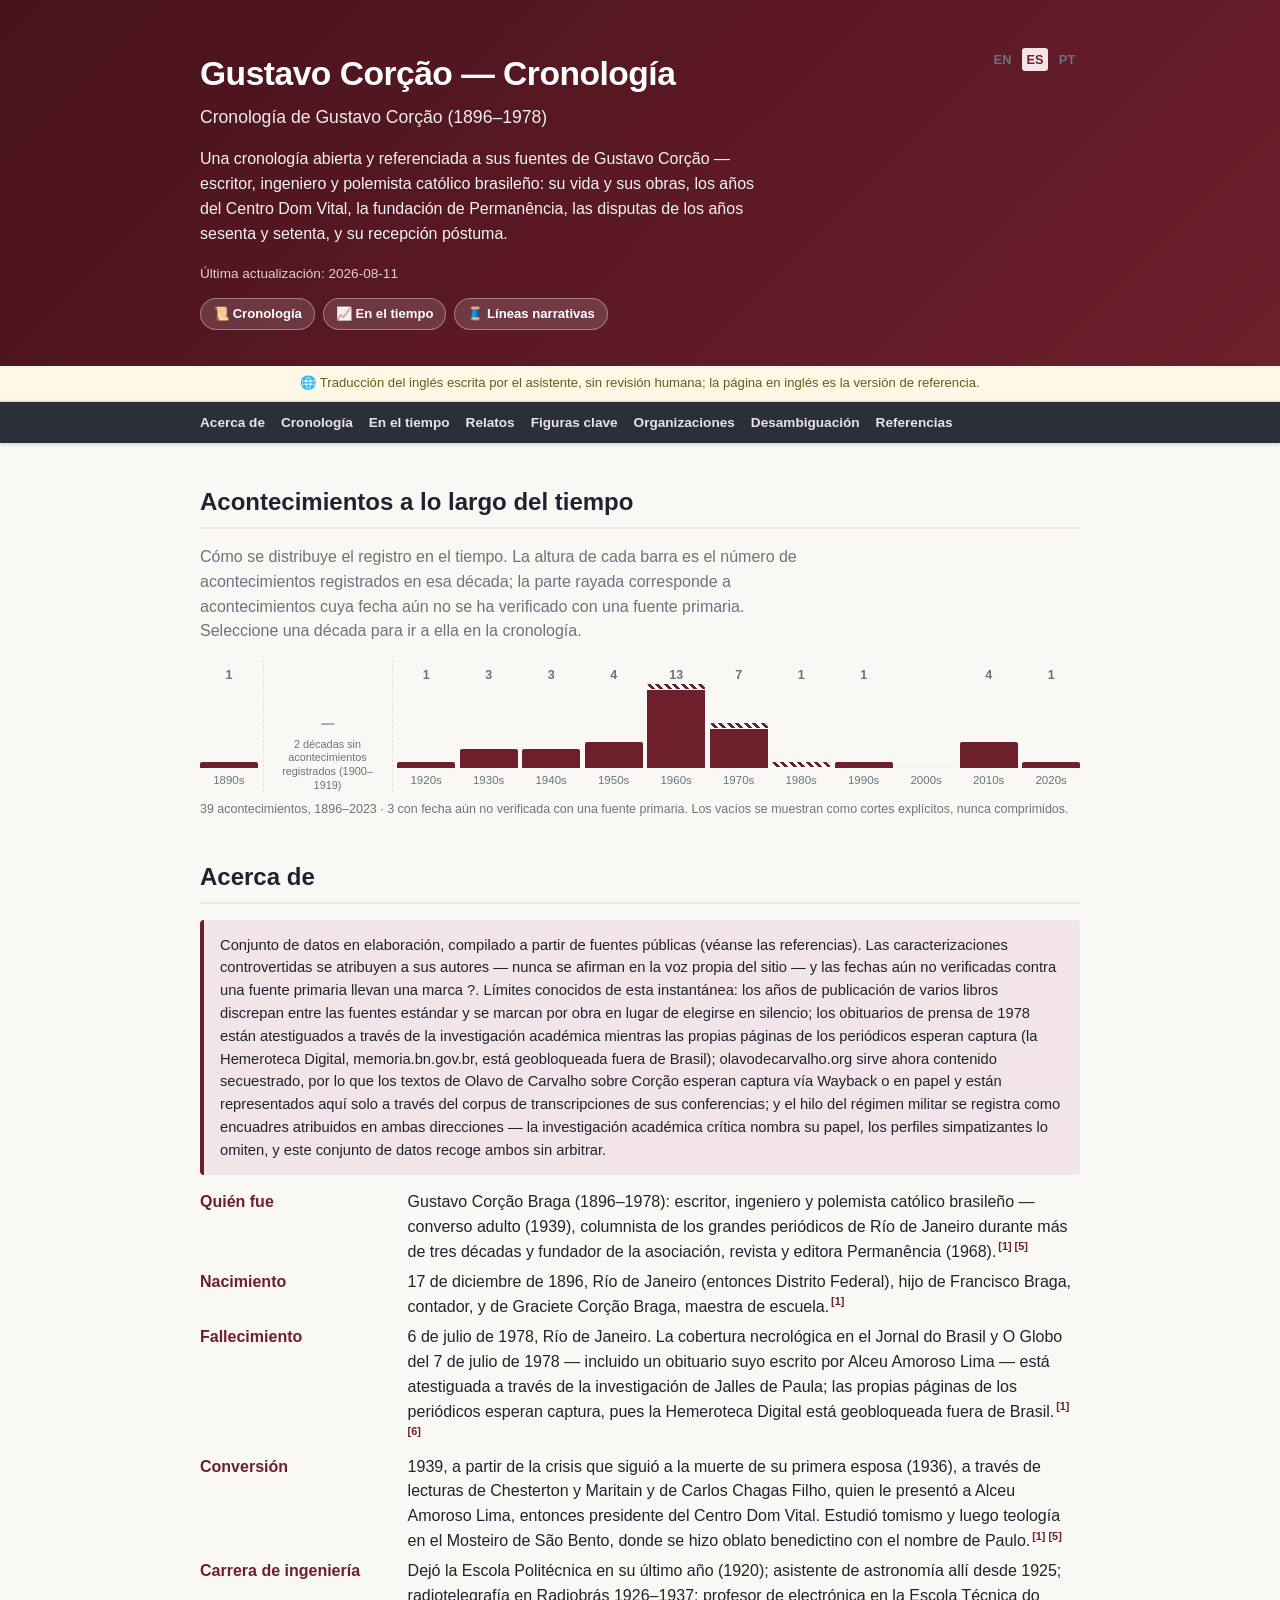
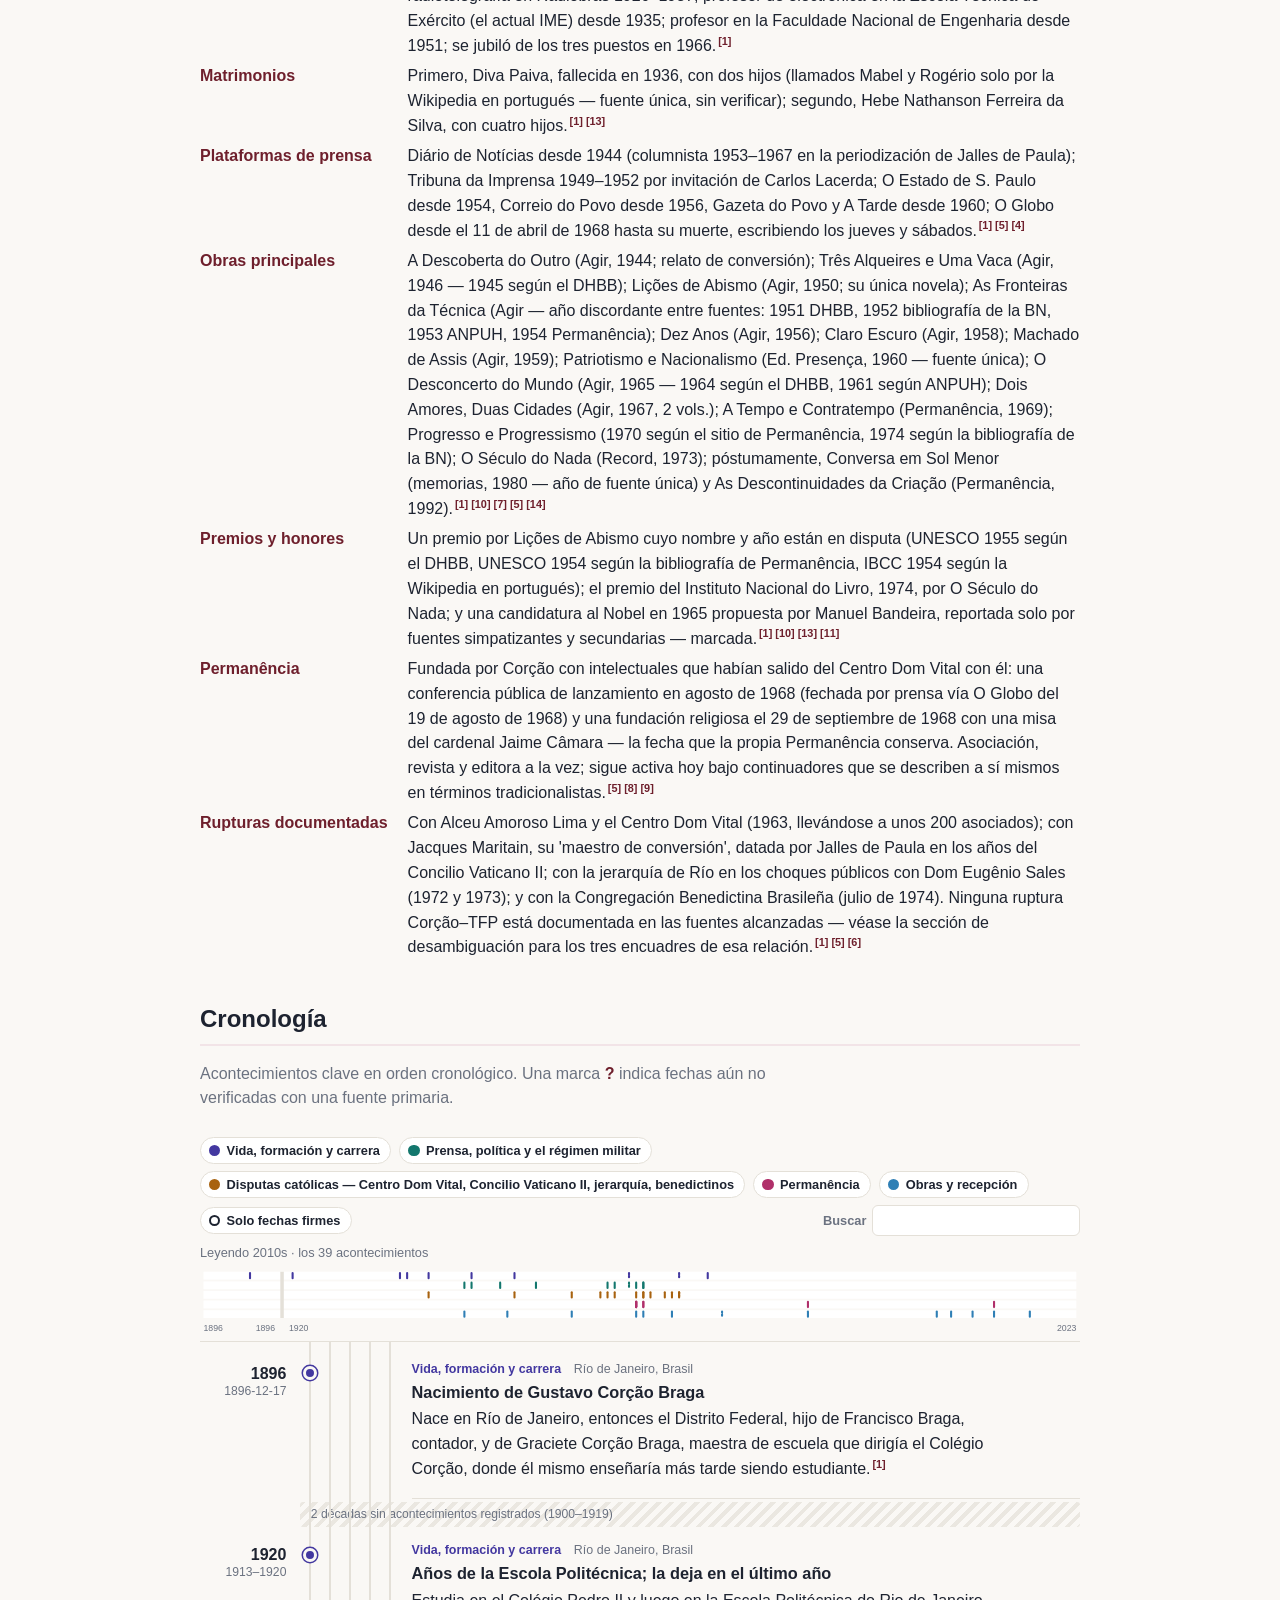
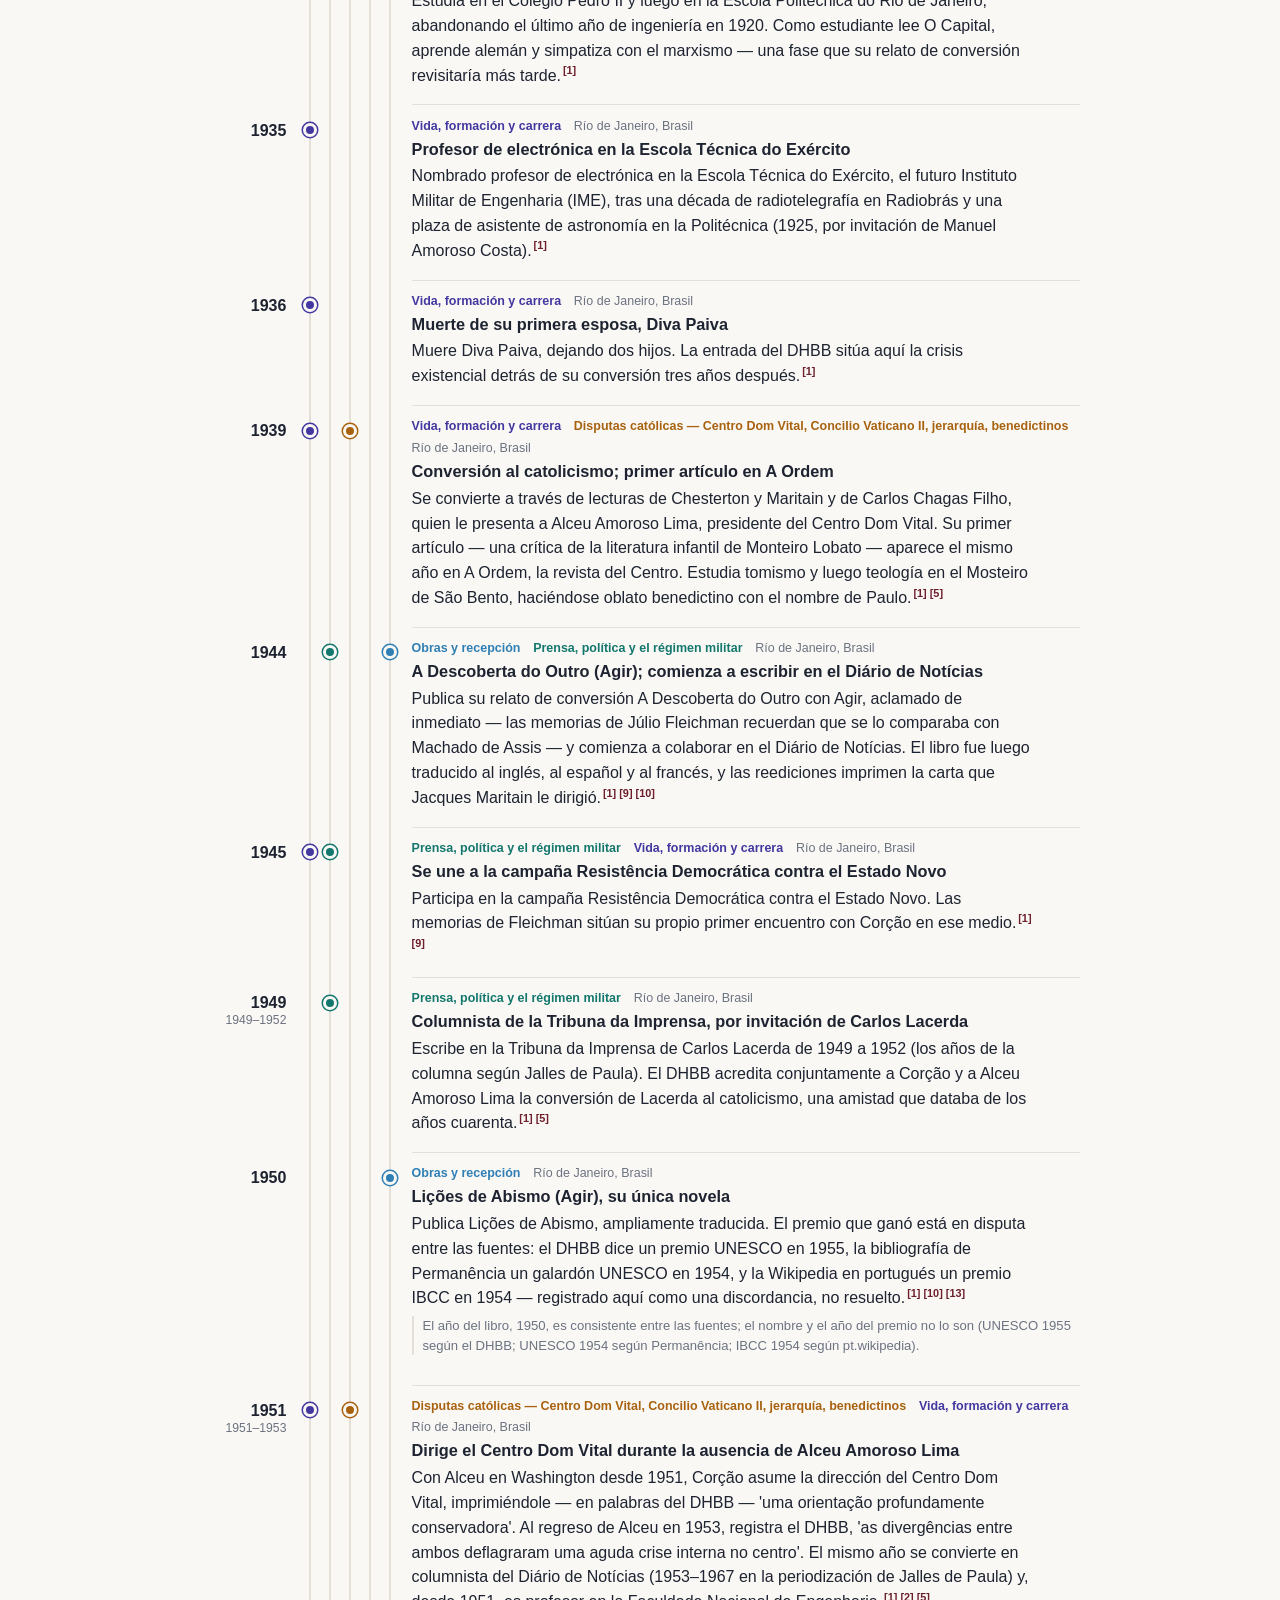
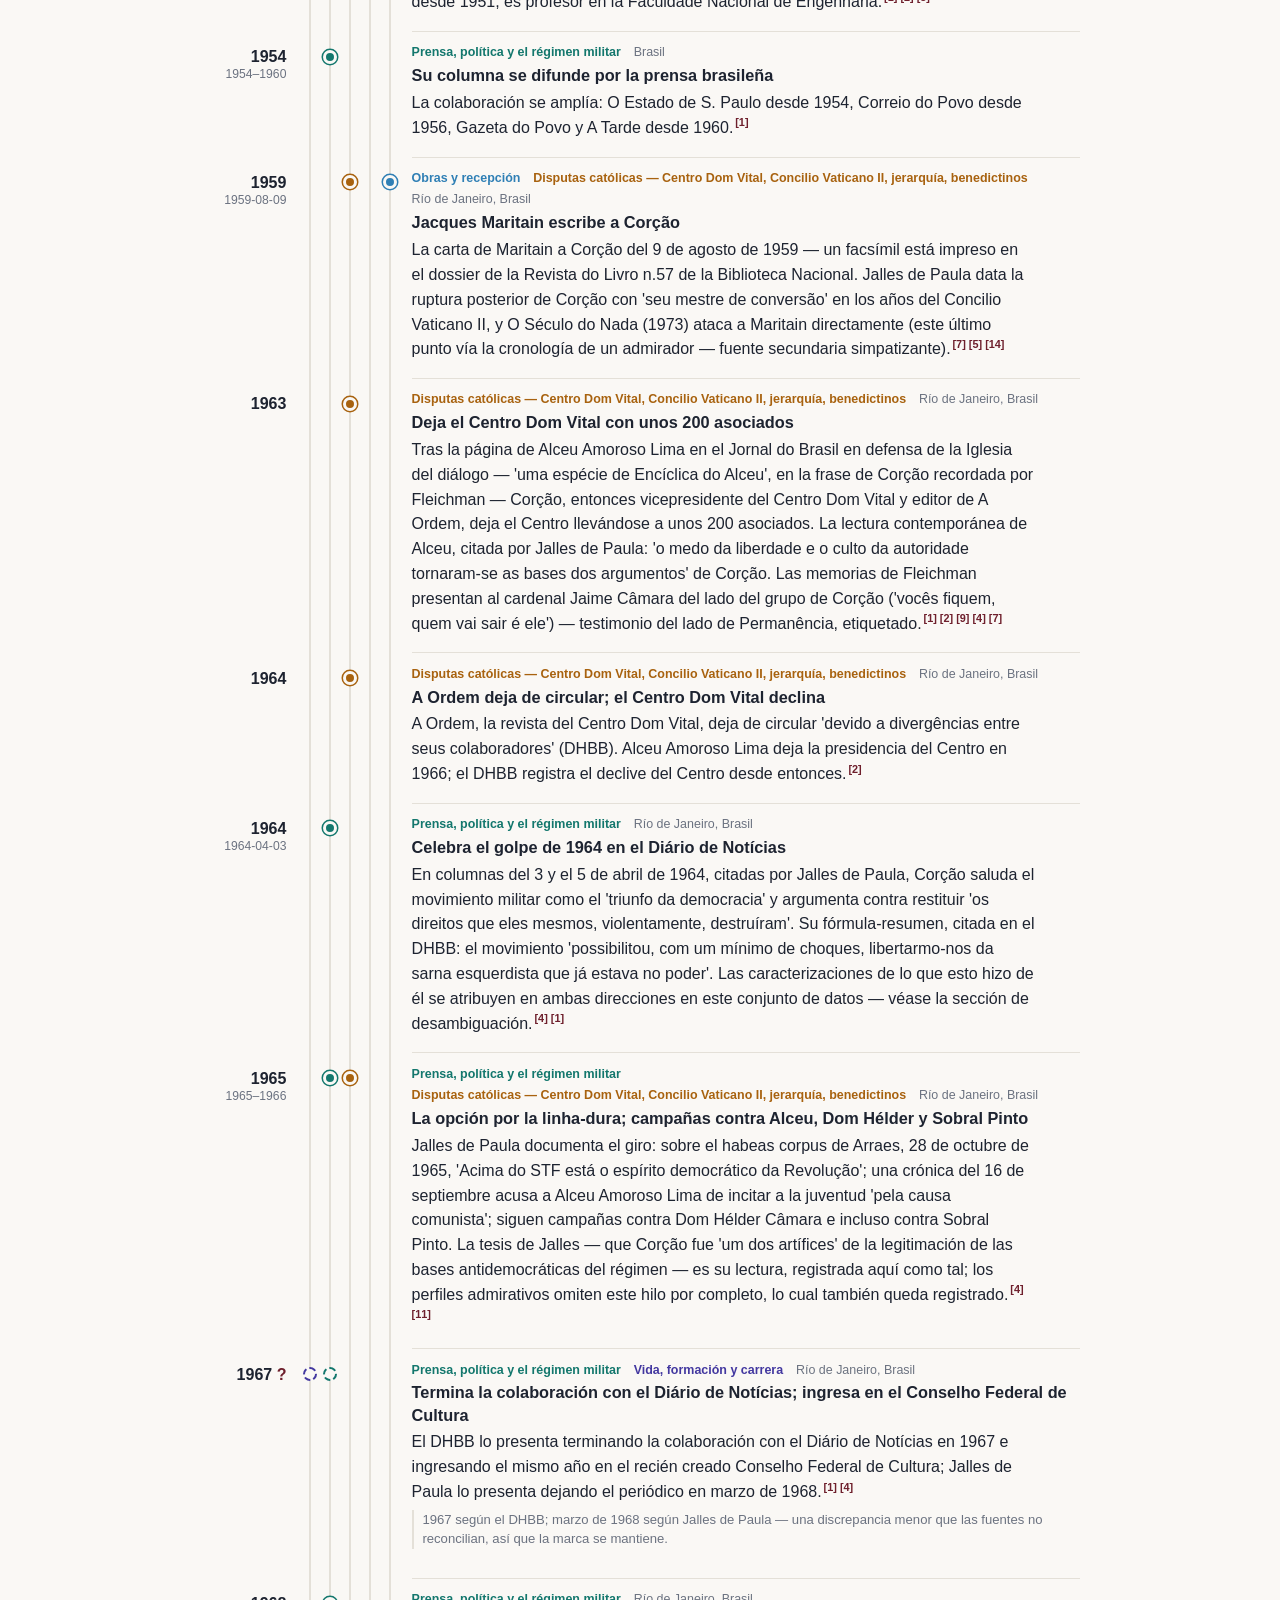
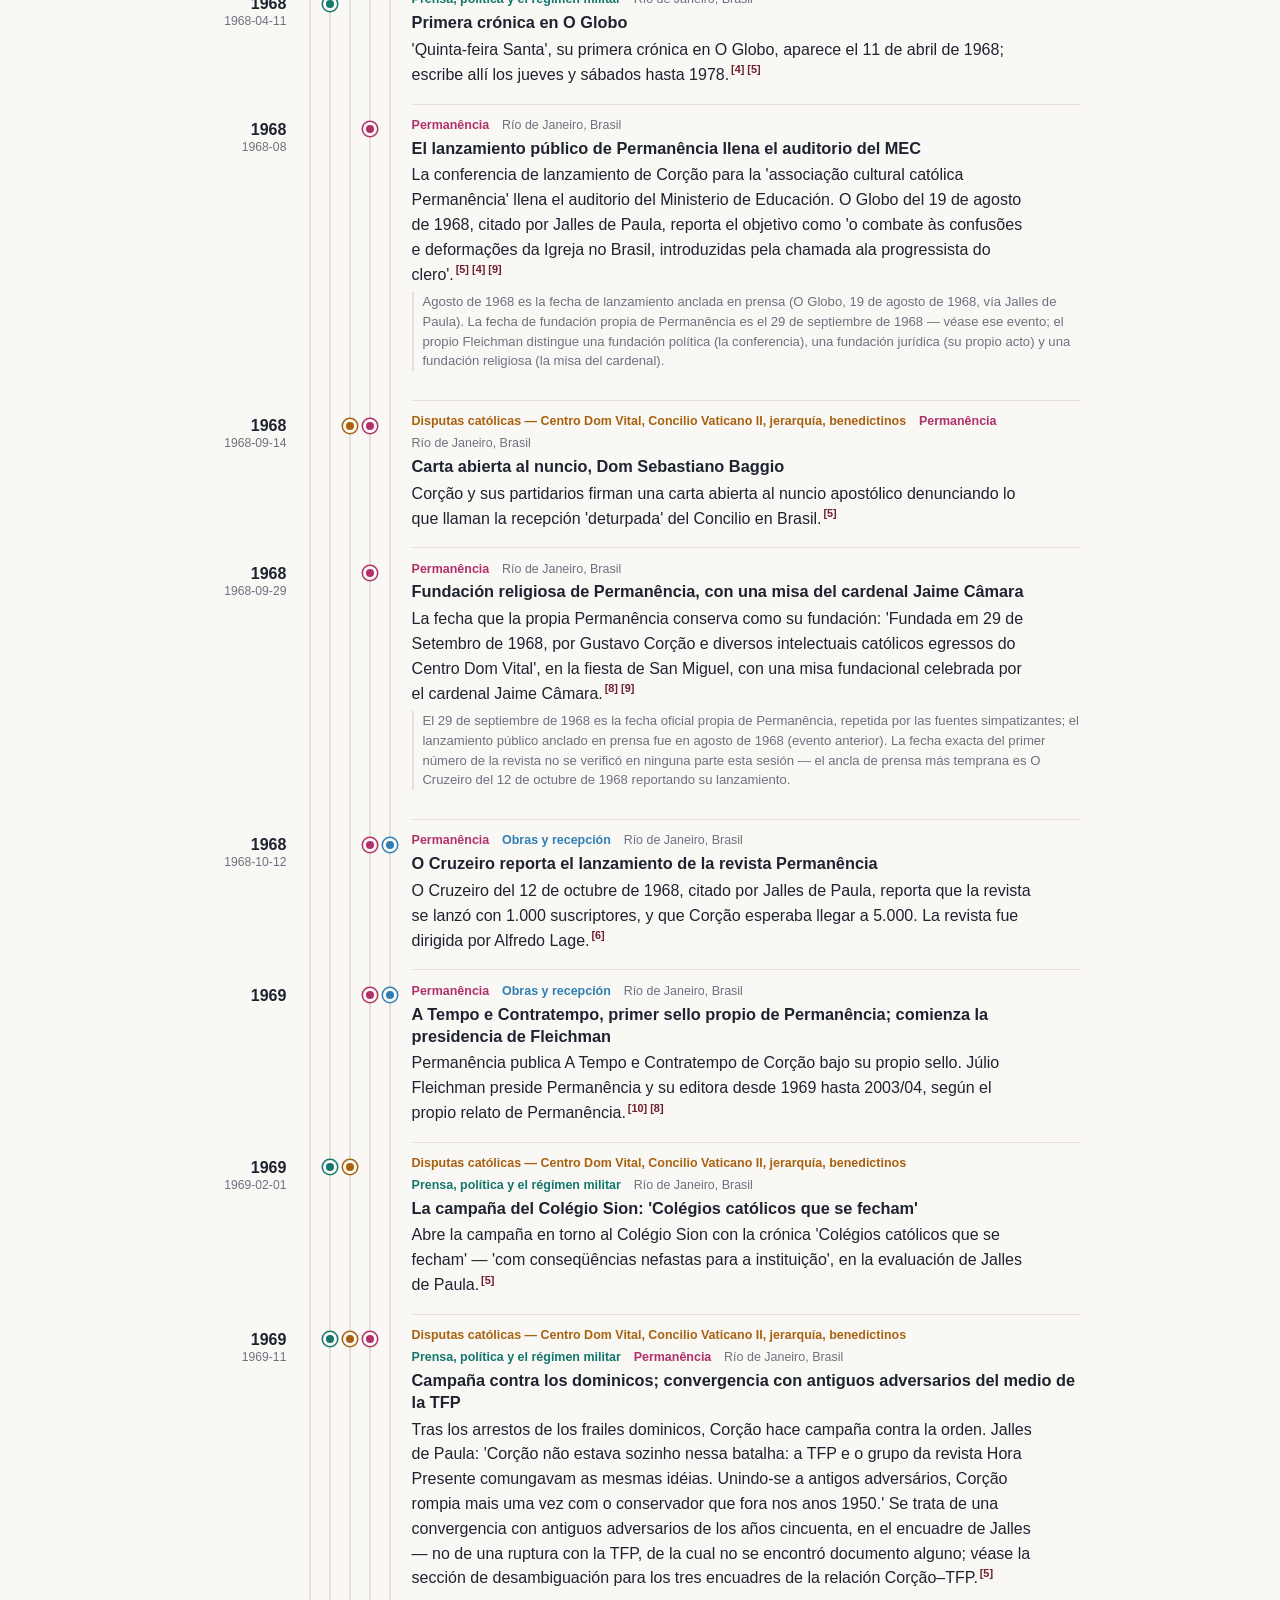
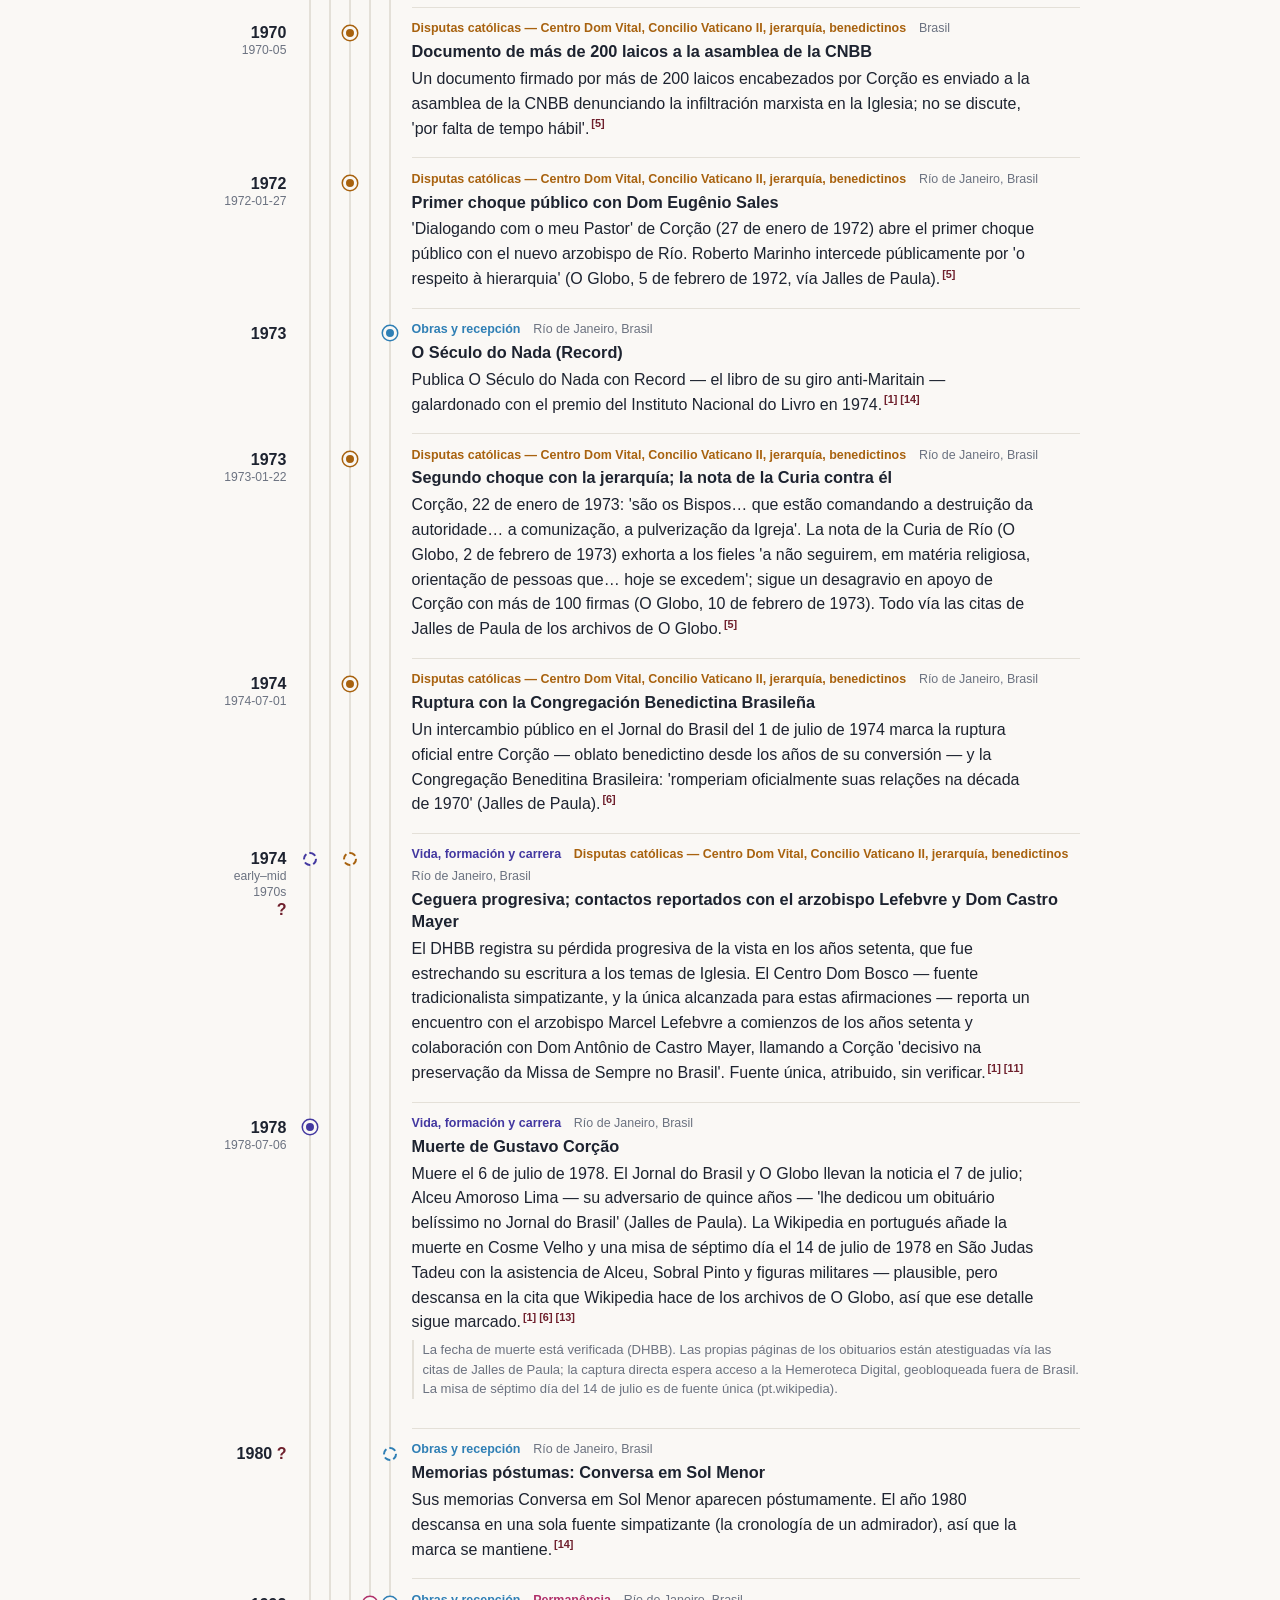
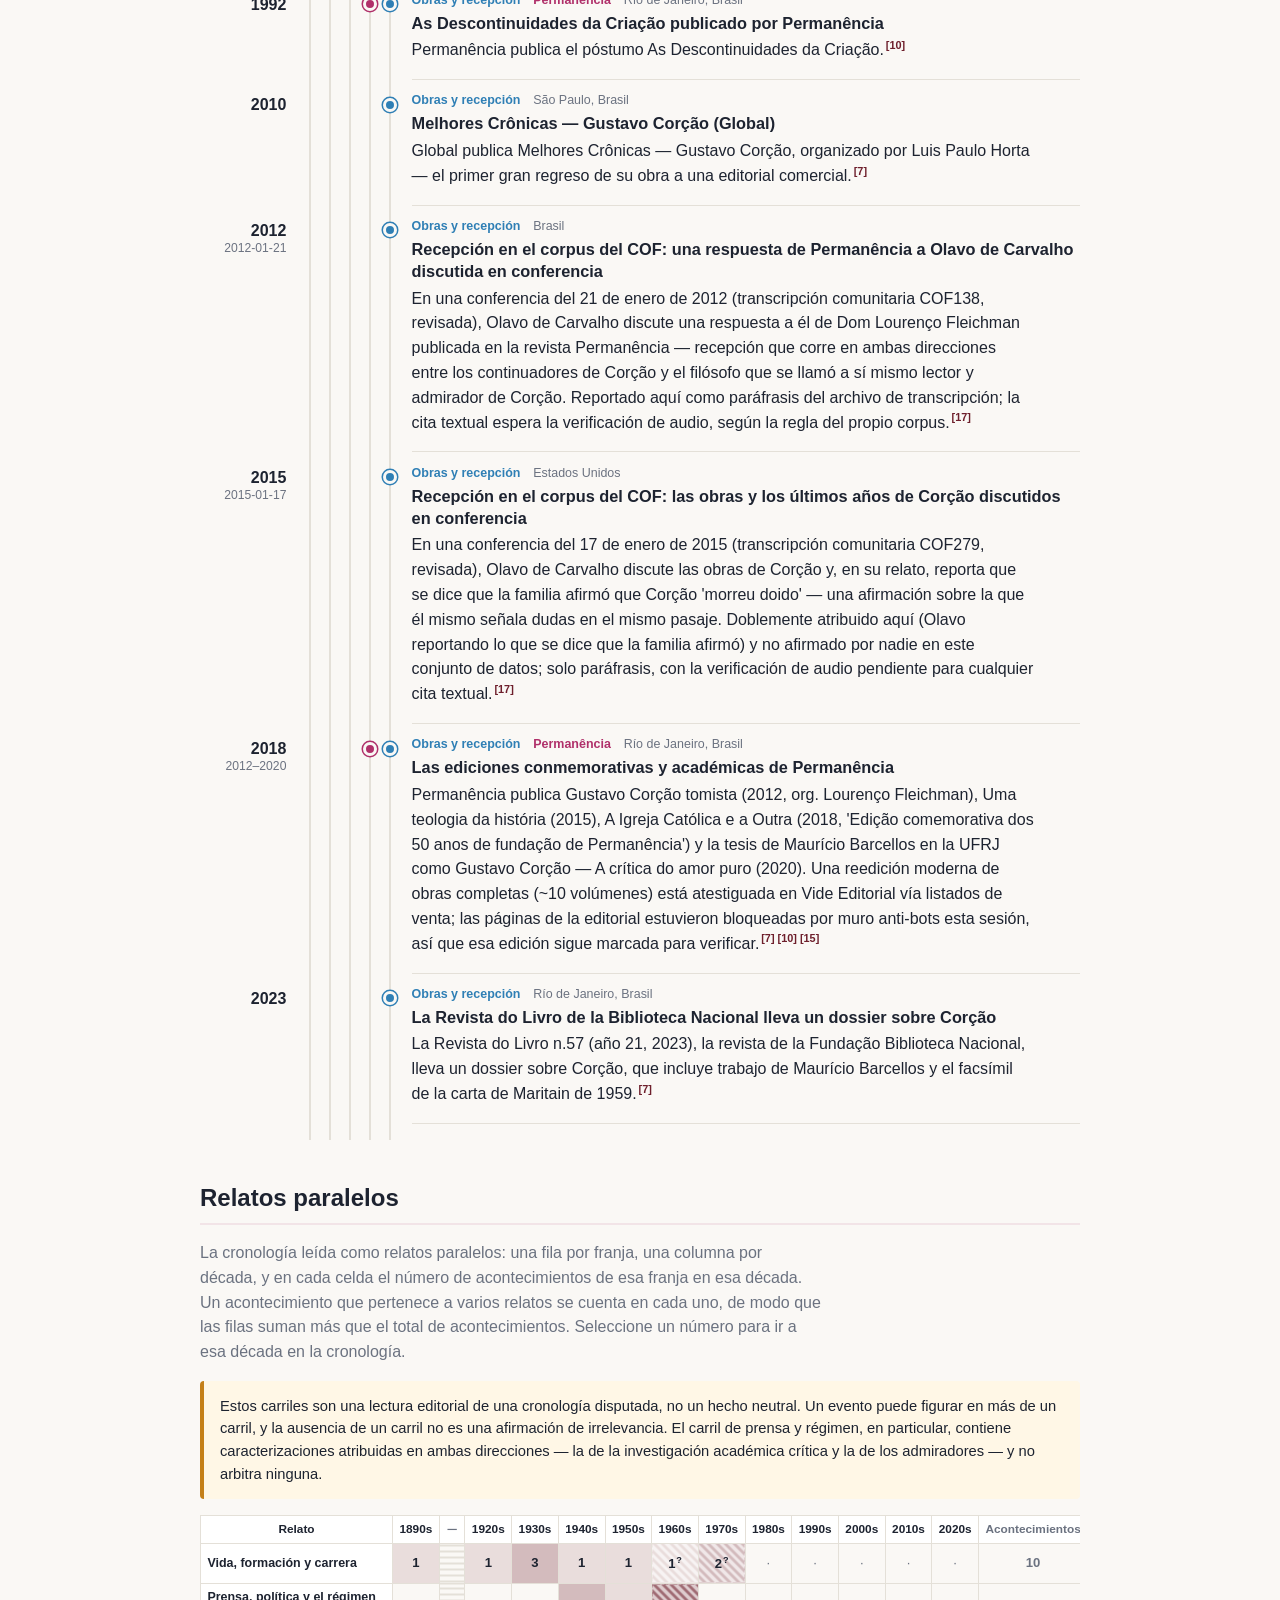
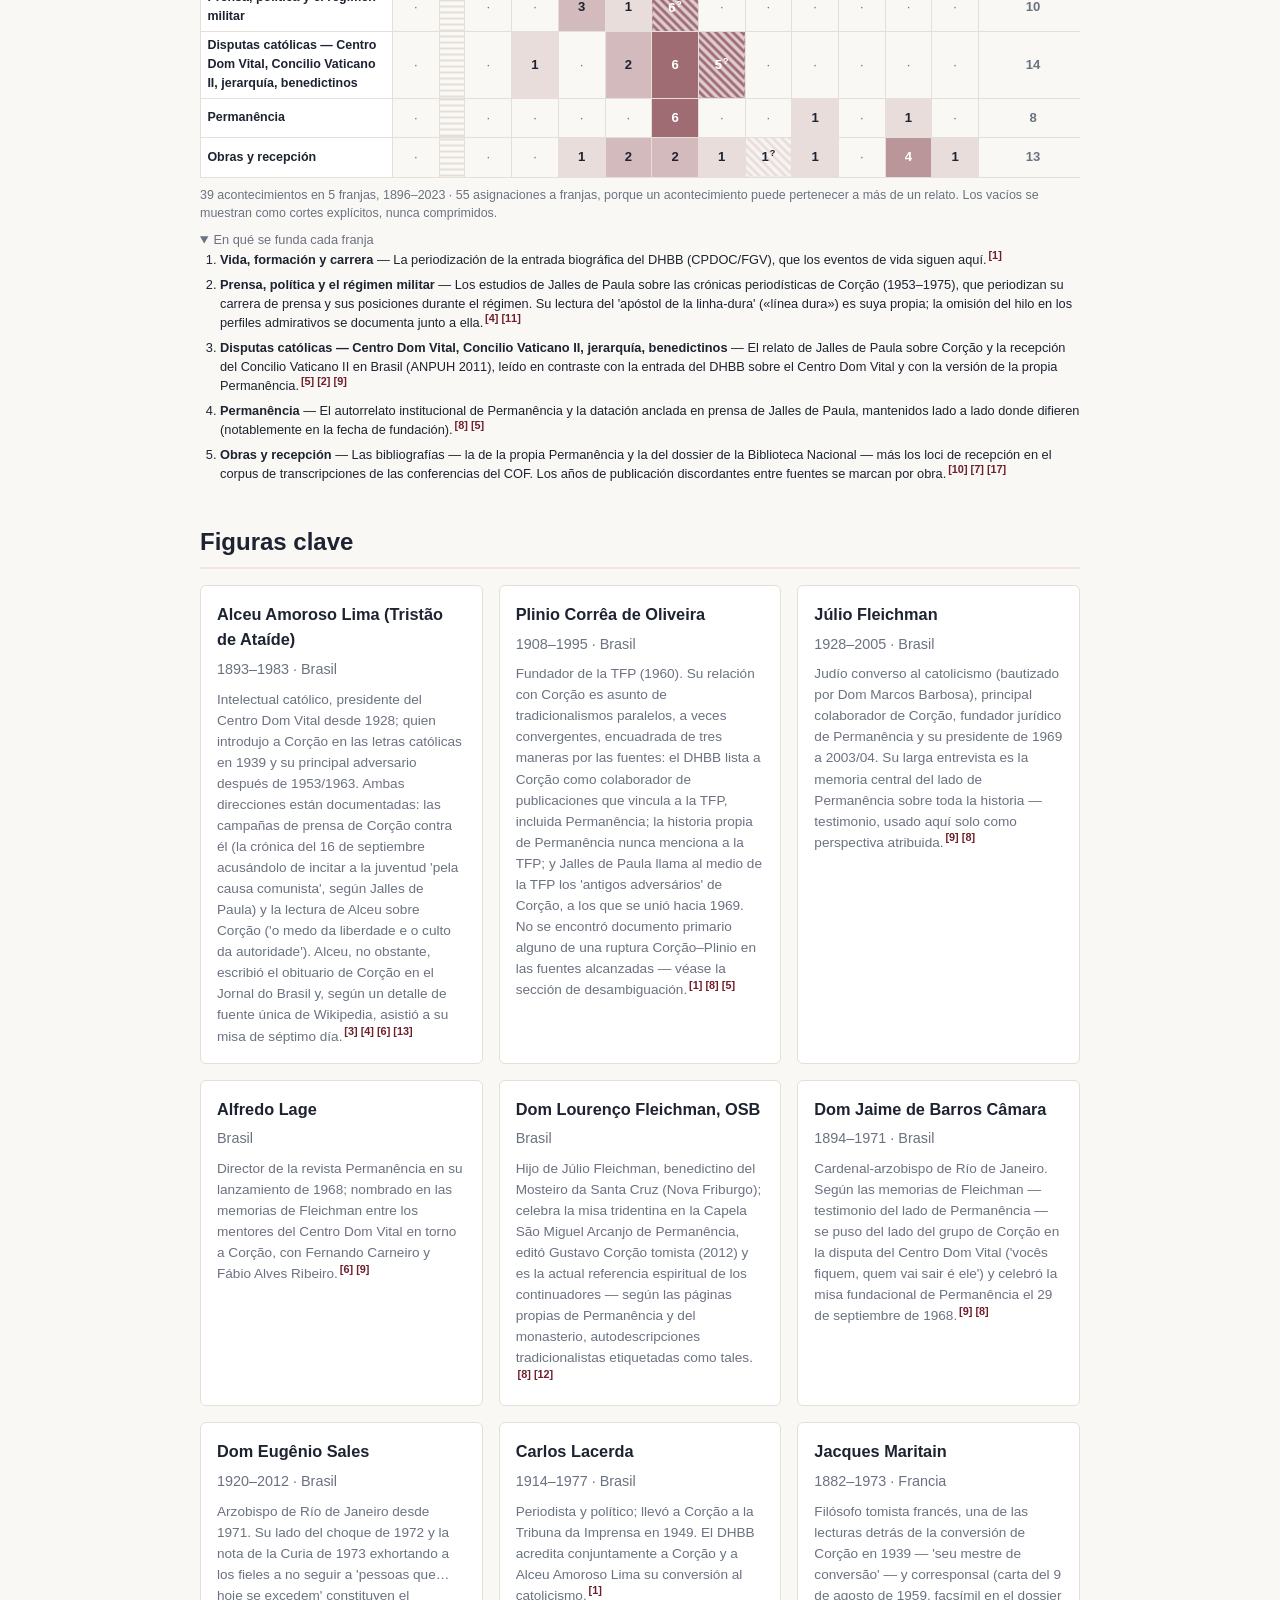
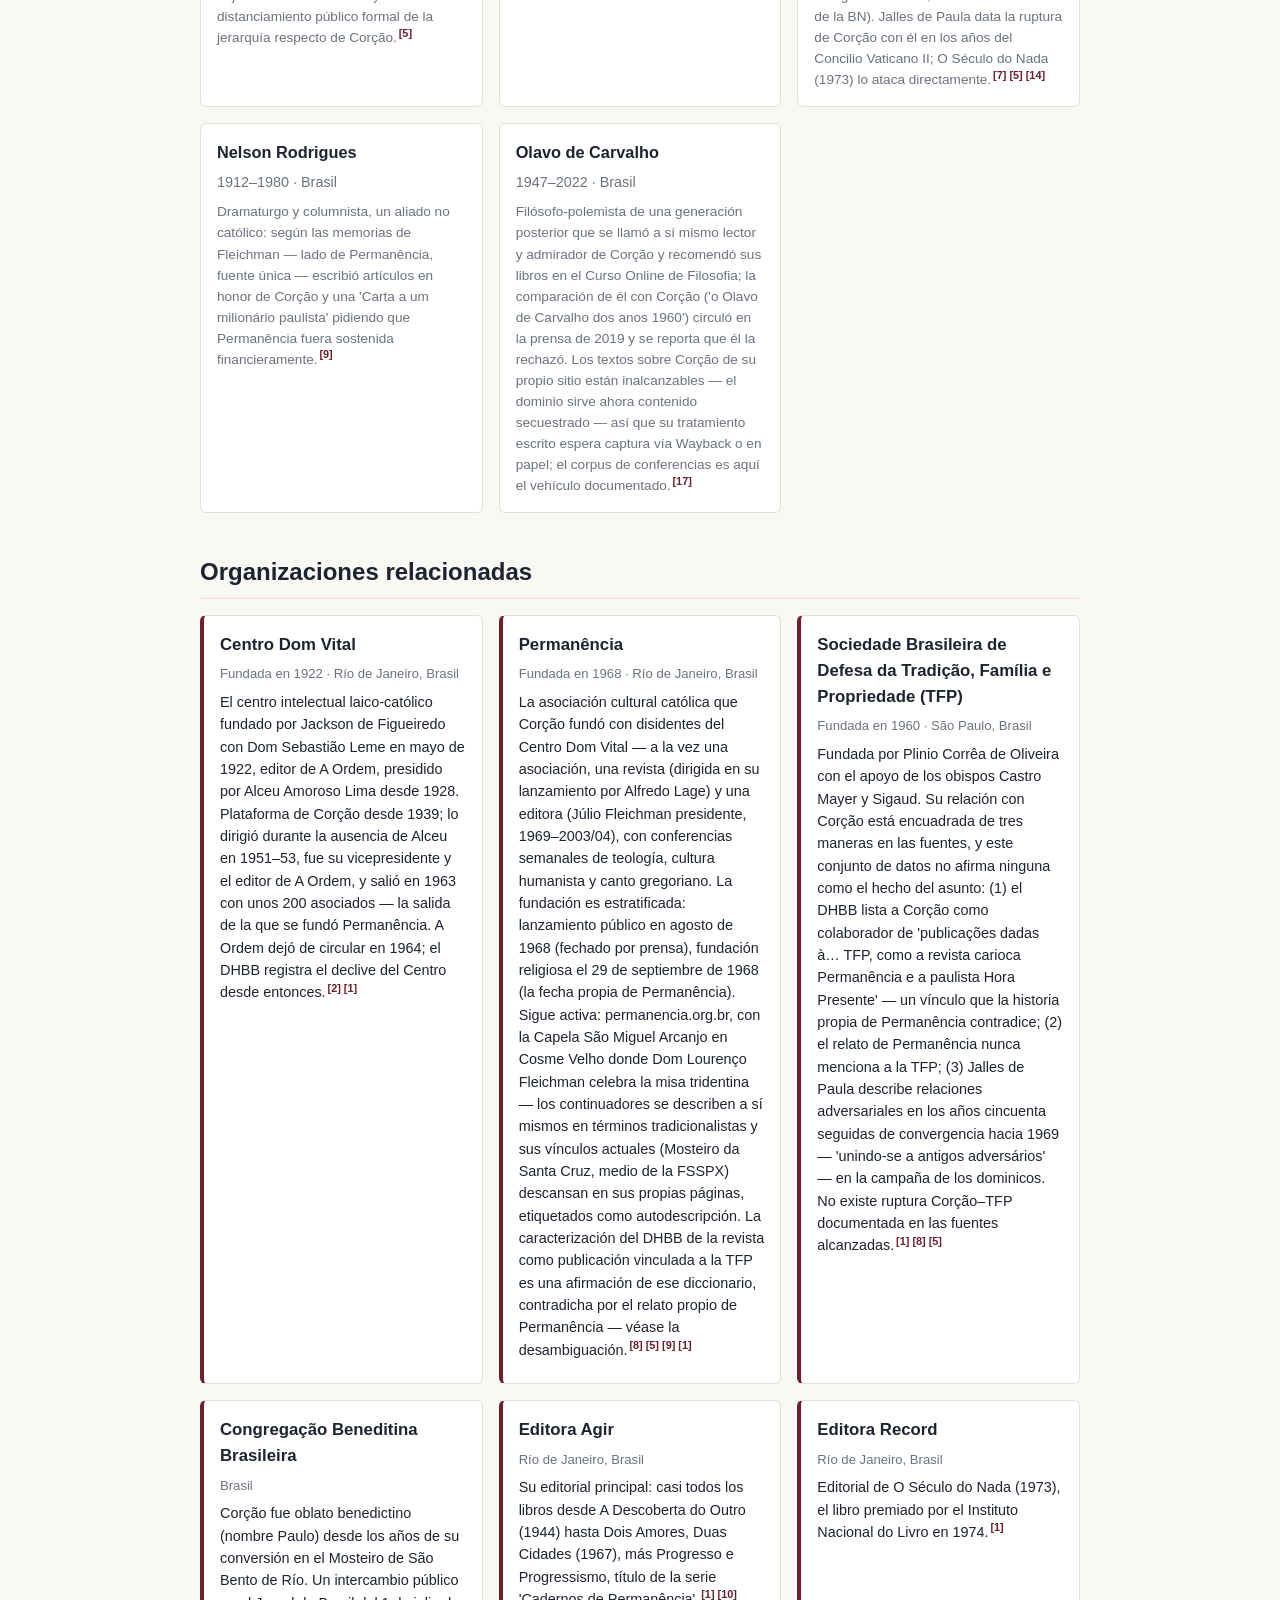
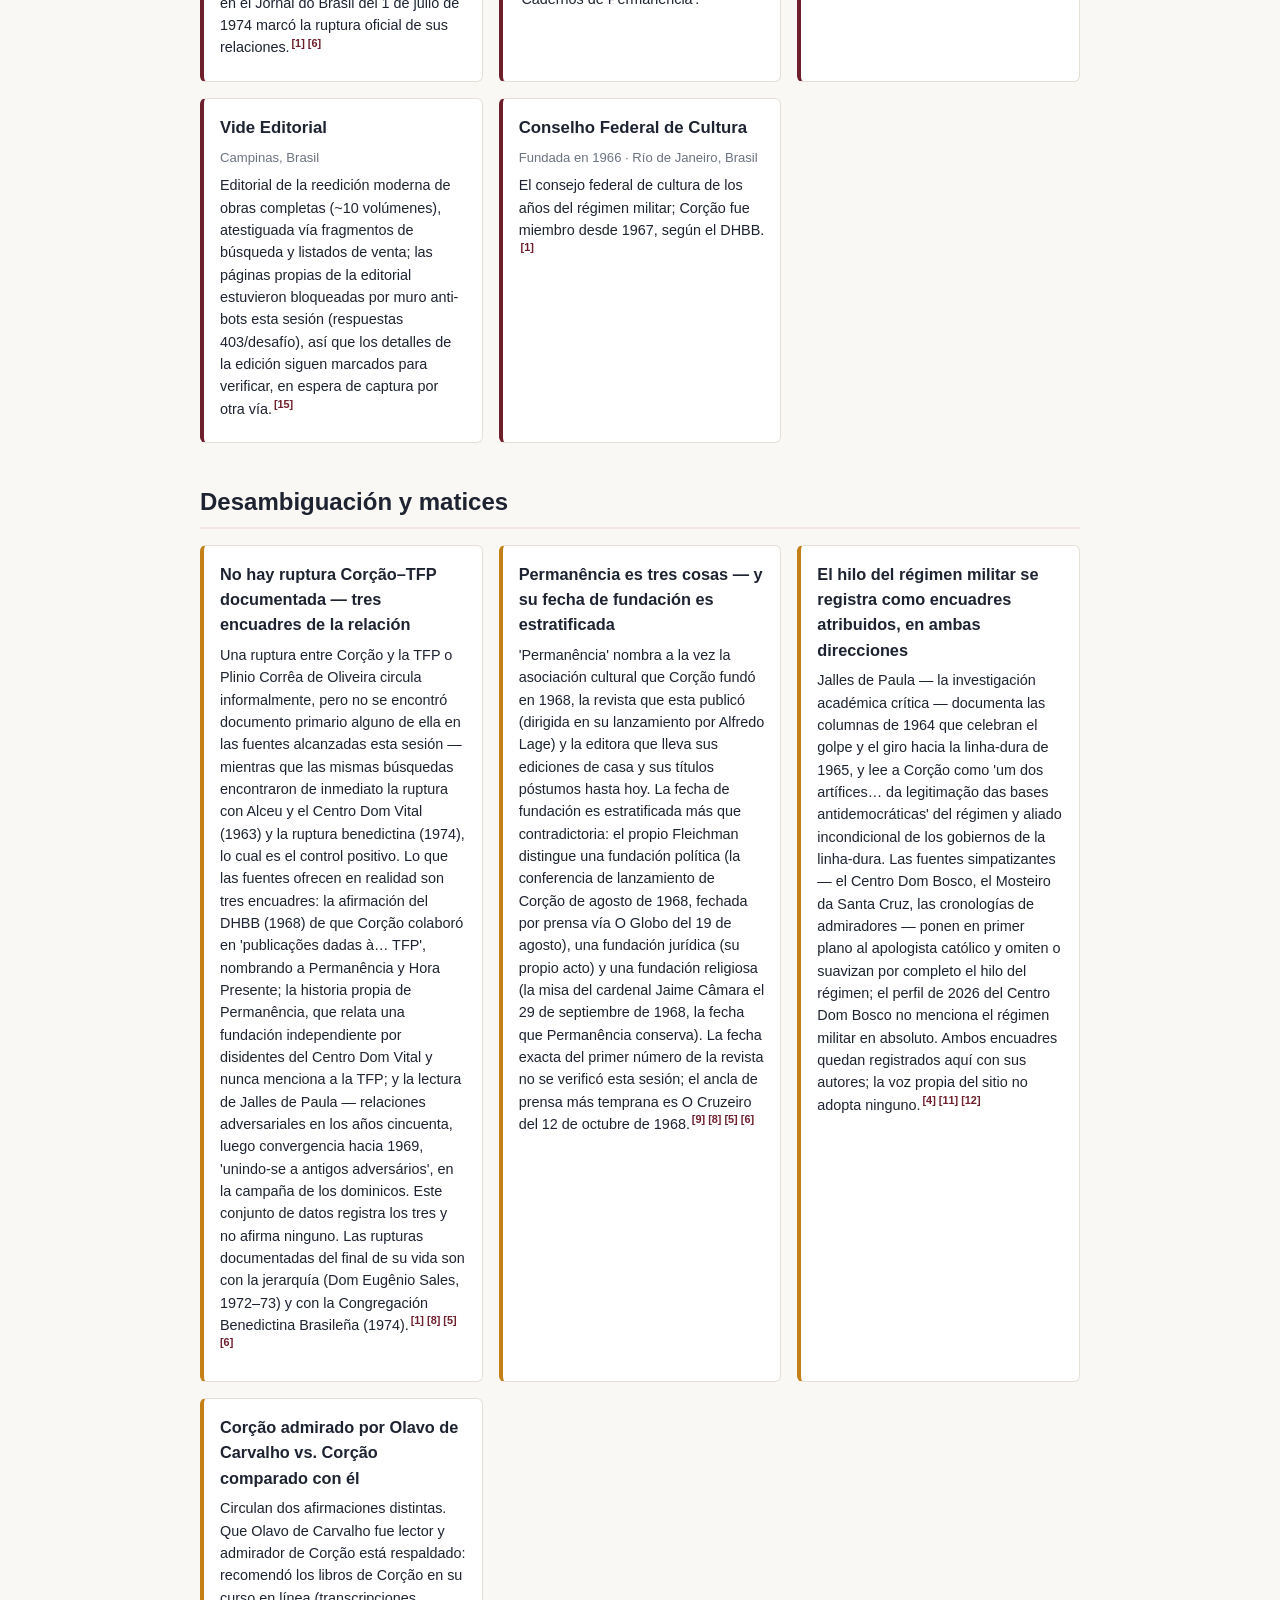
==== commit ad7b043d: "Phone layout: nothing widens the page; river skips a year-only date From cronologia/core#112: - .viz" ====
--- a/docs/es/index.html
+++ b/docs/es/index.html
@@ -167,7 +167,7 @@
           </div>
         </li>
         <li class="rv-e" id="decade-1930" data-i="2" data-lanes="life" data-decade="1930s">
-          <div class="rv-year">1935<small>1935</small></div>
+          <div class="rv-year">1935</div>
           <div class="rv-node" aria-hidden="true"><i class="rv-l0" style="--k:0"></i></div>
           <div class="rv-card">
             <p class="rv-kick"><span class="rv-lane rv-l0">Vida, formación y carrera</span><span>Río de Janeiro, Brasil</span></p>
@@ -176,7 +176,7 @@
           </div>
         </li>
         <li class="rv-e" data-i="3" data-lanes="life" data-decade="1930s">
-          <div class="rv-year">1936<small>1936</small></div>
+          <div class="rv-year">1936</div>
           <div class="rv-node" aria-hidden="true"><i class="rv-l0" style="--k:0"></i></div>
           <div class="rv-card">
             <p class="rv-kick"><span class="rv-lane rv-l0">Vida, formación y carrera</span><span>Río de Janeiro, Brasil</span></p>
@@ -185,7 +185,7 @@
           </div>
         </li>
         <li class="rv-e" data-i="4" data-lanes="life church-disputes" data-decade="1930s">
-          <div class="rv-year">1939<small>1939</small></div>
+          <div class="rv-year">1939</div>
           <div class="rv-node" aria-hidden="true"><i class="rv-l0" style="--k:0"></i><i class="rv-l2" style="--k:2"></i></div>
           <div class="rv-card">
             <p class="rv-kick"><span class="rv-lane rv-l0">Vida, formación y carrera</span><span class="rv-lane rv-l2">Disputas católicas — Centro Dom Vital, Concilio Vaticano II, jerarquía, benedictinos</span><span>Río de Janeiro, Brasil</span></p>
@@ -194,7 +194,7 @@
           </div>
         </li>
         <li class="rv-e" id="decade-1940" data-i="5" data-lanes="works-reception press-regime" data-decade="1940s">
-          <div class="rv-year">1944<small>1944</small></div>
+          <div class="rv-year">1944</div>
           <div class="rv-node" aria-hidden="true"><i class="rv-l4" style="--k:4"></i><i class="rv-l1" style="--k:1"></i></div>
           <div class="rv-card">
             <p class="rv-kick"><span class="rv-lane rv-l4">Obras y recepción</span><span class="rv-lane rv-l1">Prensa, política y el régimen militar</span><span>Río de Janeiro, Brasil</span></p>
@@ -203,7 +203,7 @@
           </div>
         </li>
         <li class="rv-e" data-i="6" data-lanes="press-regime life" data-decade="1940s">
-          <div class="rv-year">1945<small>1945</small></div>
+          <div class="rv-year">1945</div>
           <div class="rv-node" aria-hidden="true"><i class="rv-l1" style="--k:1"></i><i class="rv-l0" style="--k:0"></i></div>
           <div class="rv-card">
             <p class="rv-kick"><span class="rv-lane rv-l1">Prensa, política y el régimen militar</span><span class="rv-lane rv-l0">Vida, formación y carrera</span><span>Río de Janeiro, Brasil</span></p>
@@ -221,7 +221,7 @@
           </div>
         </li>
         <li class="rv-e" id="decade-1950" data-i="8" data-lanes="works-reception" data-decade="1950s">
-          <div class="rv-year">1950<small>1950</small></div>
+          <div class="rv-year">1950</div>
           <div class="rv-node" aria-hidden="true"><i class="rv-l4" style="--k:4"></i></div>
           <div class="rv-card">
             <p class="rv-kick"><span class="rv-lane rv-l4">Obras y recepción</span><span>Río de Janeiro, Brasil</span></p>
@@ -258,7 +258,7 @@
           </div>
         </li>
         <li class="rv-e" id="decade-1960" data-i="12" data-lanes="church-disputes" data-decade="1960s">
-          <div class="rv-year">1963<small>1963</small></div>
+          <div class="rv-year">1963</div>
           <div class="rv-node" aria-hidden="true"><i class="rv-l2" style="--k:2"></i></div>
           <div class="rv-card">
             <p class="rv-kick"><span class="rv-lane rv-l2">Disputas católicas — Centro Dom Vital, Concilio Vaticano II, jerarquía, benedictinos</span><span>Río de Janeiro, Brasil</span></p>
@@ -267,7 +267,7 @@
           </div>
         </li>
         <li class="rv-e" data-i="13" data-lanes="church-disputes" data-decade="1960s">
-          <div class="rv-year">1964<small>1964</small></div>
+          <div class="rv-year">1964</div>
           <div class="rv-node" aria-hidden="true"><i class="rv-l2" style="--k:2"></i></div>
           <div class="rv-card">
             <p class="rv-kick"><span class="rv-lane rv-l2">Disputas católicas — Centro Dom Vital, Concilio Vaticano II, jerarquía, benedictinos</span><span>Río de Janeiro, Brasil</span></p>
@@ -294,7 +294,7 @@
           </div>
         </li>
         <li class="rv-e rv-u" data-i="16" data-lanes="press-regime life" data-decade="1960s">
-          <div class="rv-year">1967<small>1967</small> <span class="flag" title="Fecha aún no verificada con una fuente primaria">?</span></div>
+          <div class="rv-year">1967 <span class="flag" title="Fecha aún no verificada con una fuente primaria">?</span></div>
           <div class="rv-node" aria-hidden="true"><i class="rv-l1" style="--k:1"></i><i class="rv-l0" style="--k:0"></i></div>
           <div class="rv-card">
             <p class="rv-kick"><span class="rv-lane rv-l1">Prensa, política y el régimen militar</span><span class="rv-lane rv-l0">Vida, formación y carrera</span><span>Río de Janeiro, Brasil</span></p>
@@ -351,7 +351,7 @@
           </div>
         </li>
         <li class="rv-e" data-i="22" data-lanes="permanencia works-reception" data-decade="1960s">
-          <div class="rv-year">1969<small>1969</small></div>
+          <div class="rv-year">1969</div>
           <div class="rv-node" aria-hidden="true"><i class="rv-l3" style="--k:3"></i><i class="rv-l4" style="--k:4"></i></div>
           <div class="rv-card">
             <p class="rv-kick"><span class="rv-lane rv-l3">Permanência</span><span class="rv-lane rv-l4">Obras y recepción</span><span>Río de Janeiro, Brasil</span></p>
@@ -396,7 +396,7 @@
           </div>
         </li>
         <li class="rv-e" data-i="27" data-lanes="works-reception" data-decade="1970s">
-          <div class="rv-year">1973<small>1973</small></div>
+          <div class="rv-year">1973</div>
           <div class="rv-node" aria-hidden="true"><i class="rv-l4" style="--k:4"></i></div>
           <div class="rv-card">
             <p class="rv-kick"><span class="rv-lane rv-l4">Obras y recepción</span><span>Río de Janeiro, Brasil</span></p>
@@ -442,7 +442,7 @@
           </div>
         </li>
         <li class="rv-e rv-u" id="decade-1980" data-i="32" data-lanes="works-reception" data-decade="1980s">
-          <div class="rv-year">1980<small>1980</small> <span class="flag" title="Fecha aún no verificada con una fuente primaria">?</span></div>
+          <div class="rv-year">1980 <span class="flag" title="Fecha aún no verificada con una fuente primaria">?</span></div>
           <div class="rv-node" aria-hidden="true"><i class="rv-l4" style="--k:4"></i></div>
           <div class="rv-card">
             <p class="rv-kick"><span class="rv-lane rv-l4">Obras y recepción</span><span>Río de Janeiro, Brasil</span></p>
@@ -451,7 +451,7 @@
           </div>
         </li>
         <li class="rv-e" id="decade-1990" data-i="33" data-lanes="works-reception permanencia" data-decade="1990s">
-          <div class="rv-year">1992<small>1992</small></div>
+          <div class="rv-year">1992</div>
           <div class="rv-node" aria-hidden="true"><i class="rv-l4" style="--k:4"></i><i class="rv-l3" style="--k:3"></i></div>
           <div class="rv-card">
             <p class="rv-kick"><span class="rv-lane rv-l4">Obras y recepción</span><span class="rv-lane rv-l3">Permanência</span><span>Río de Janeiro, Brasil</span></p>
@@ -460,7 +460,7 @@
           </div>
         </li>
         <li class="rv-e" id="decade-2010" data-i="34" data-lanes="works-reception" data-decade="2010s">
-          <div class="rv-year">2010<small>2010</small></div>
+          <div class="rv-year">2010</div>
           <div class="rv-node" aria-hidden="true"><i class="rv-l4" style="--k:4"></i></div>
           <div class="rv-card">
             <p class="rv-kick"><span class="rv-lane rv-l4">Obras y recepción</span><span>São Paulo, Brasil</span></p>
@@ -496,7 +496,7 @@
           </div>
         </li>
         <li class="rv-e" id="decade-2020" data-i="38" data-lanes="works-reception" data-decade="2020s">
-          <div class="rv-year">2023<small>2023</small></div>
+          <div class="rv-year">2023</div>
           <div class="rv-node" aria-hidden="true"><i class="rv-l4" style="--k:4"></i></div>
           <div class="rv-card">
             <p class="rv-kick"><span class="rv-lane rv-l4">Obras y recepción</span><span>Río de Janeiro, Brasil</span></p>
--- a/docs/styles.css
+++ b/docs/styles.css
@@ -72,7 +72,7 @@
 .facts dd { margin: 0; }
 
 /* Chronology table */
-.table-scroll { overflow-x: auto; }
+.table-scroll { position: relative; overflow-x: auto; }
 table.meetings { width: 100%; border-collapse: collapse; font-size: .92rem; background: var(--surface); }
 table.meetings th, table.meetings td { text-align: left; padding: .55rem .65rem; border-bottom: 1px solid var(--line); vertical-align: top; }
 table.meetings thead th { background: #2a2f3a; color: #fff; position: sticky; top: 0; }
@@ -153,7 +153,7 @@
 /* Branch timeline ("subway diagram"; rendered only when the data declares
    `branchTimeline`). The SVG keeps its natural size inside a horizontal
    scroll container on small screens; print scales it to the page. */
-.viz-scroll { overflow-x: auto; -webkit-overflow-scrolling: touch; }
+.viz-scroll { position: relative; overflow-x: auto; -webkit-overflow-scrolling: touch; }
 figure.branch-timeline { margin: 1rem 0 0; }
 .branch-timeline-svg { display: block; }
 .branch-timeline-svg text { font-family: inherit; }
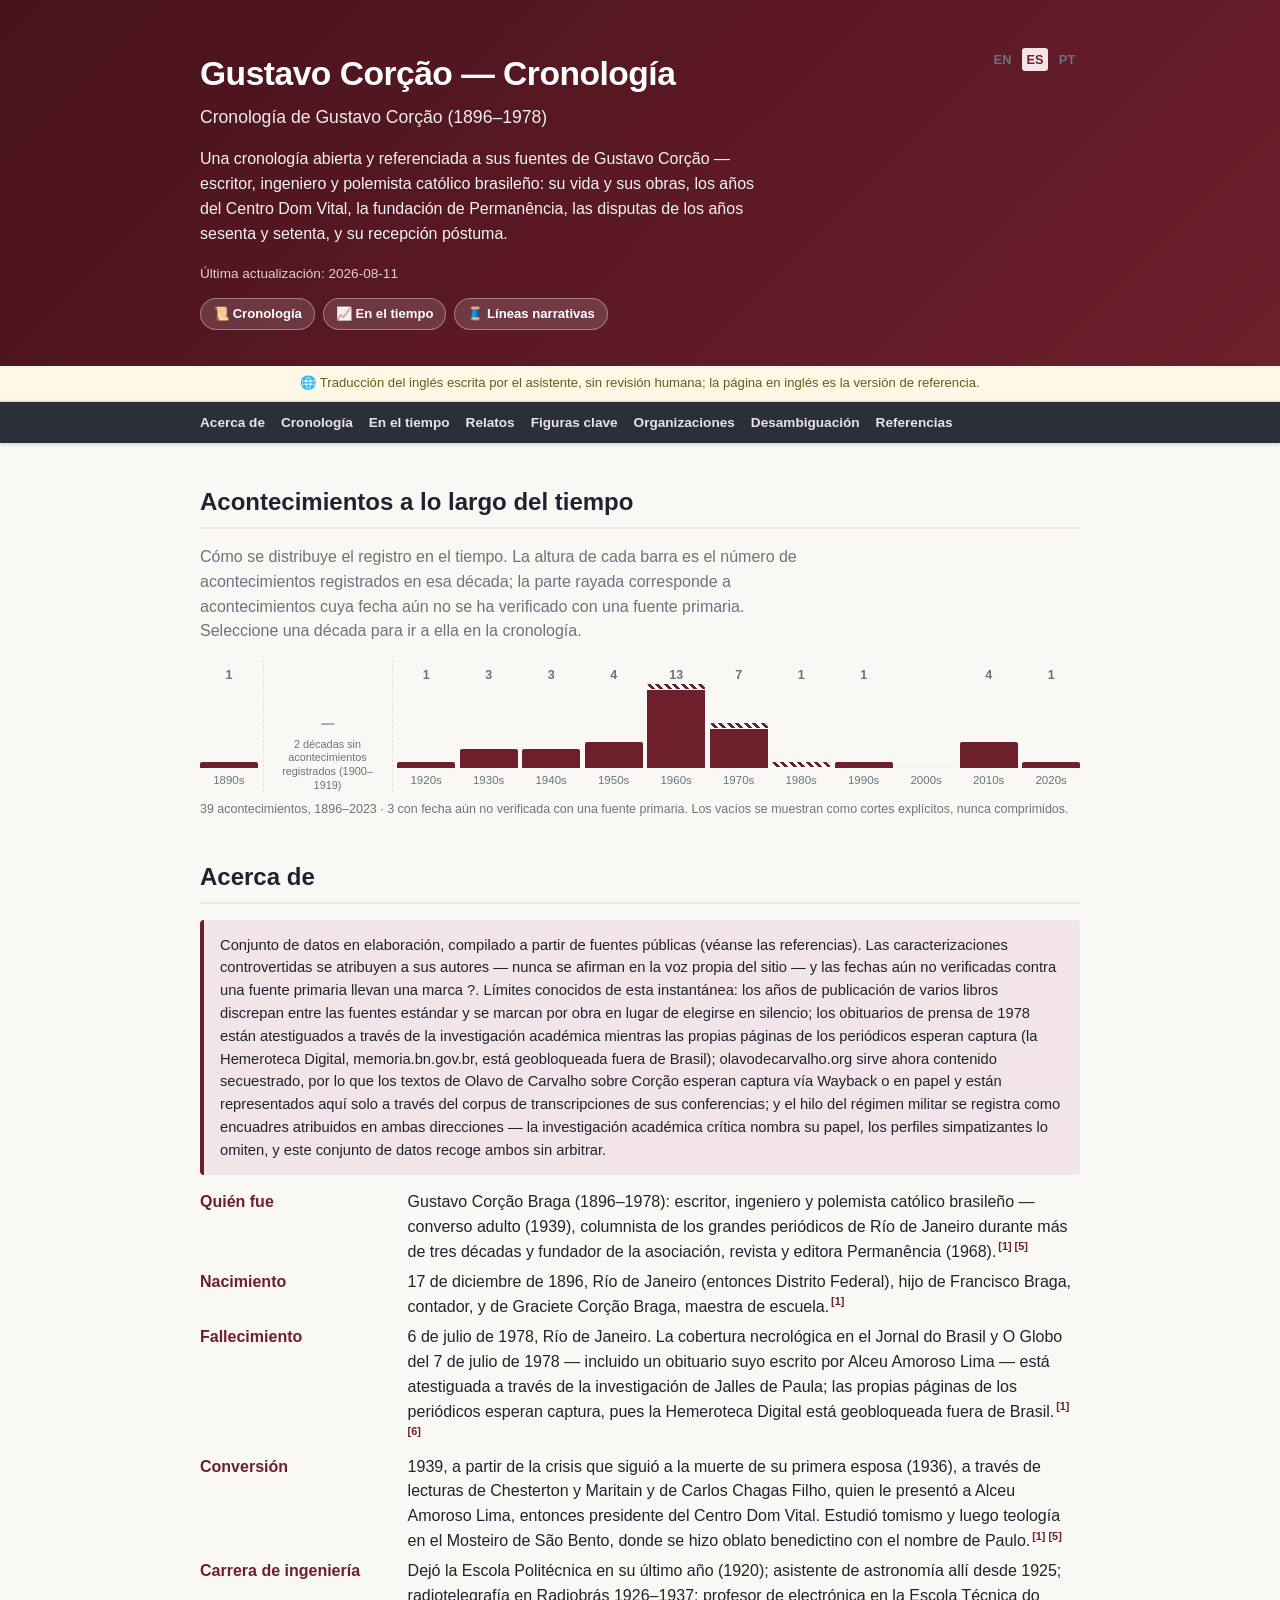
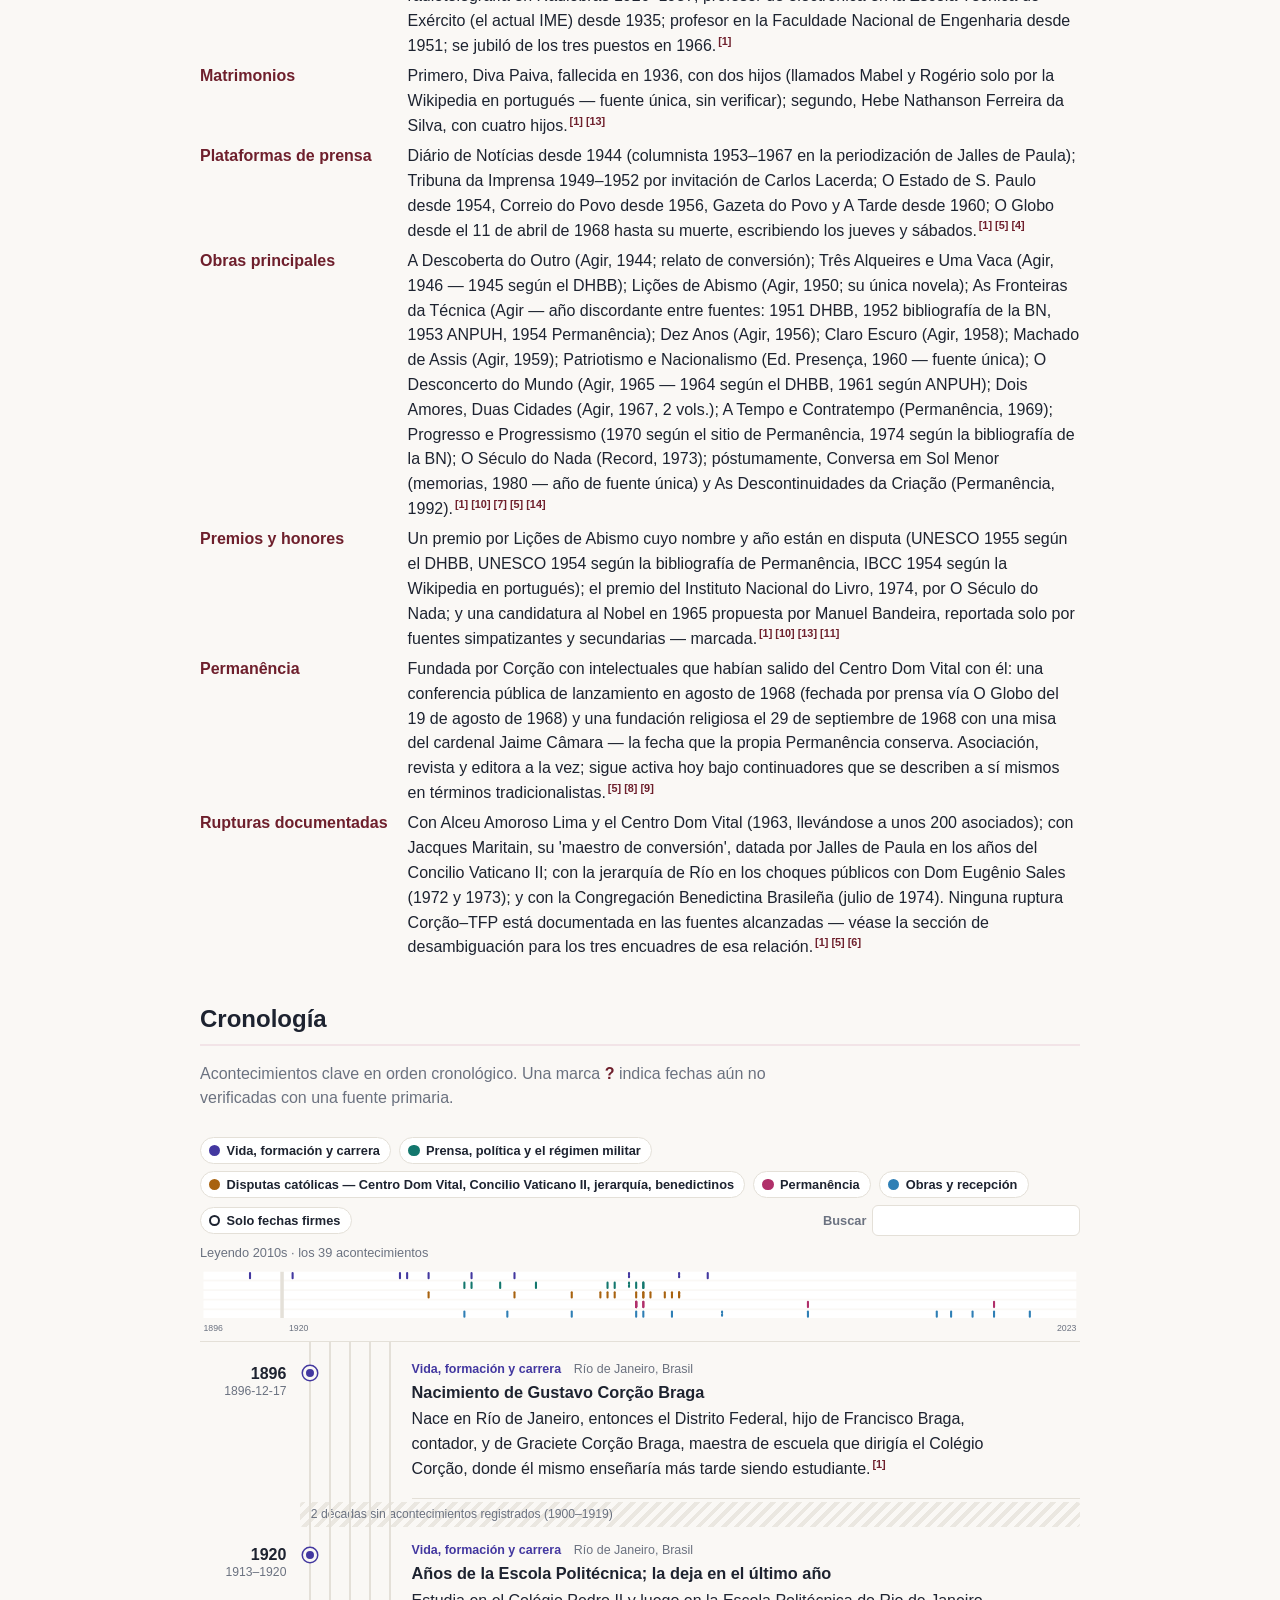
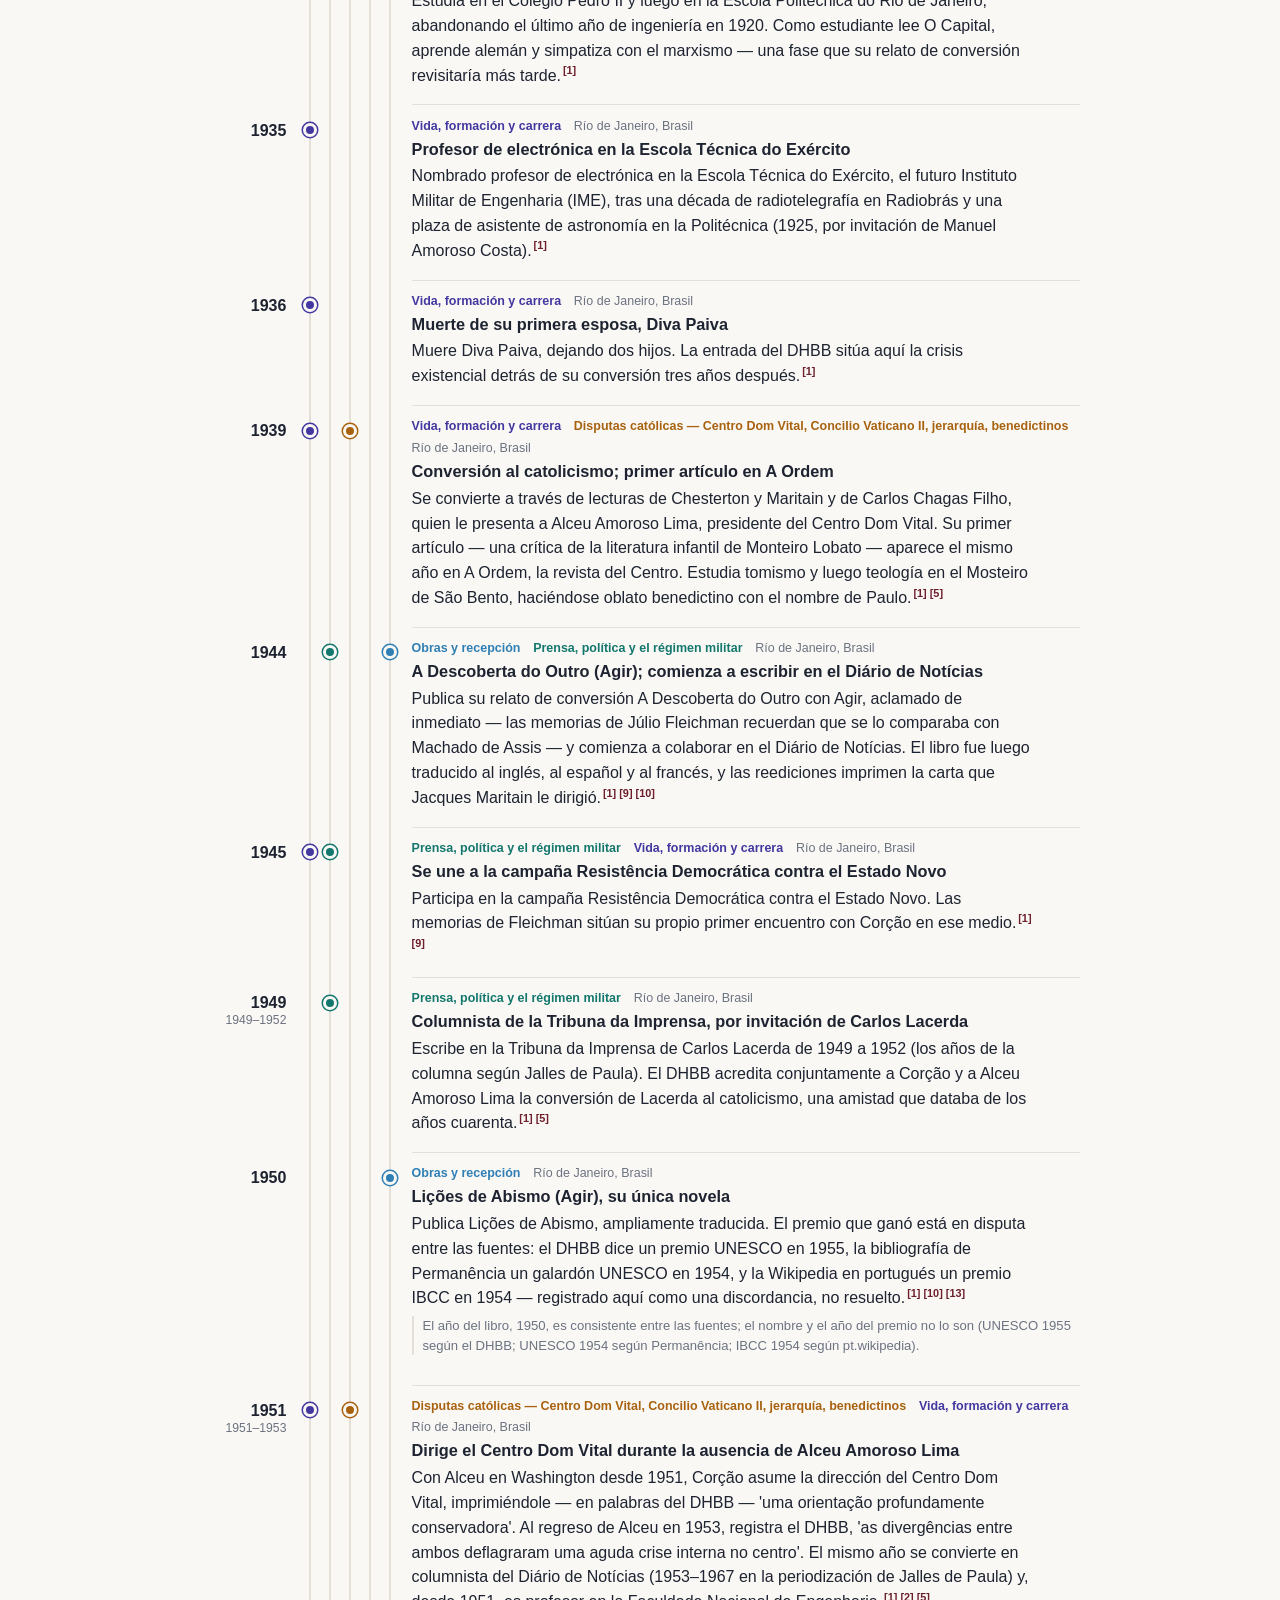
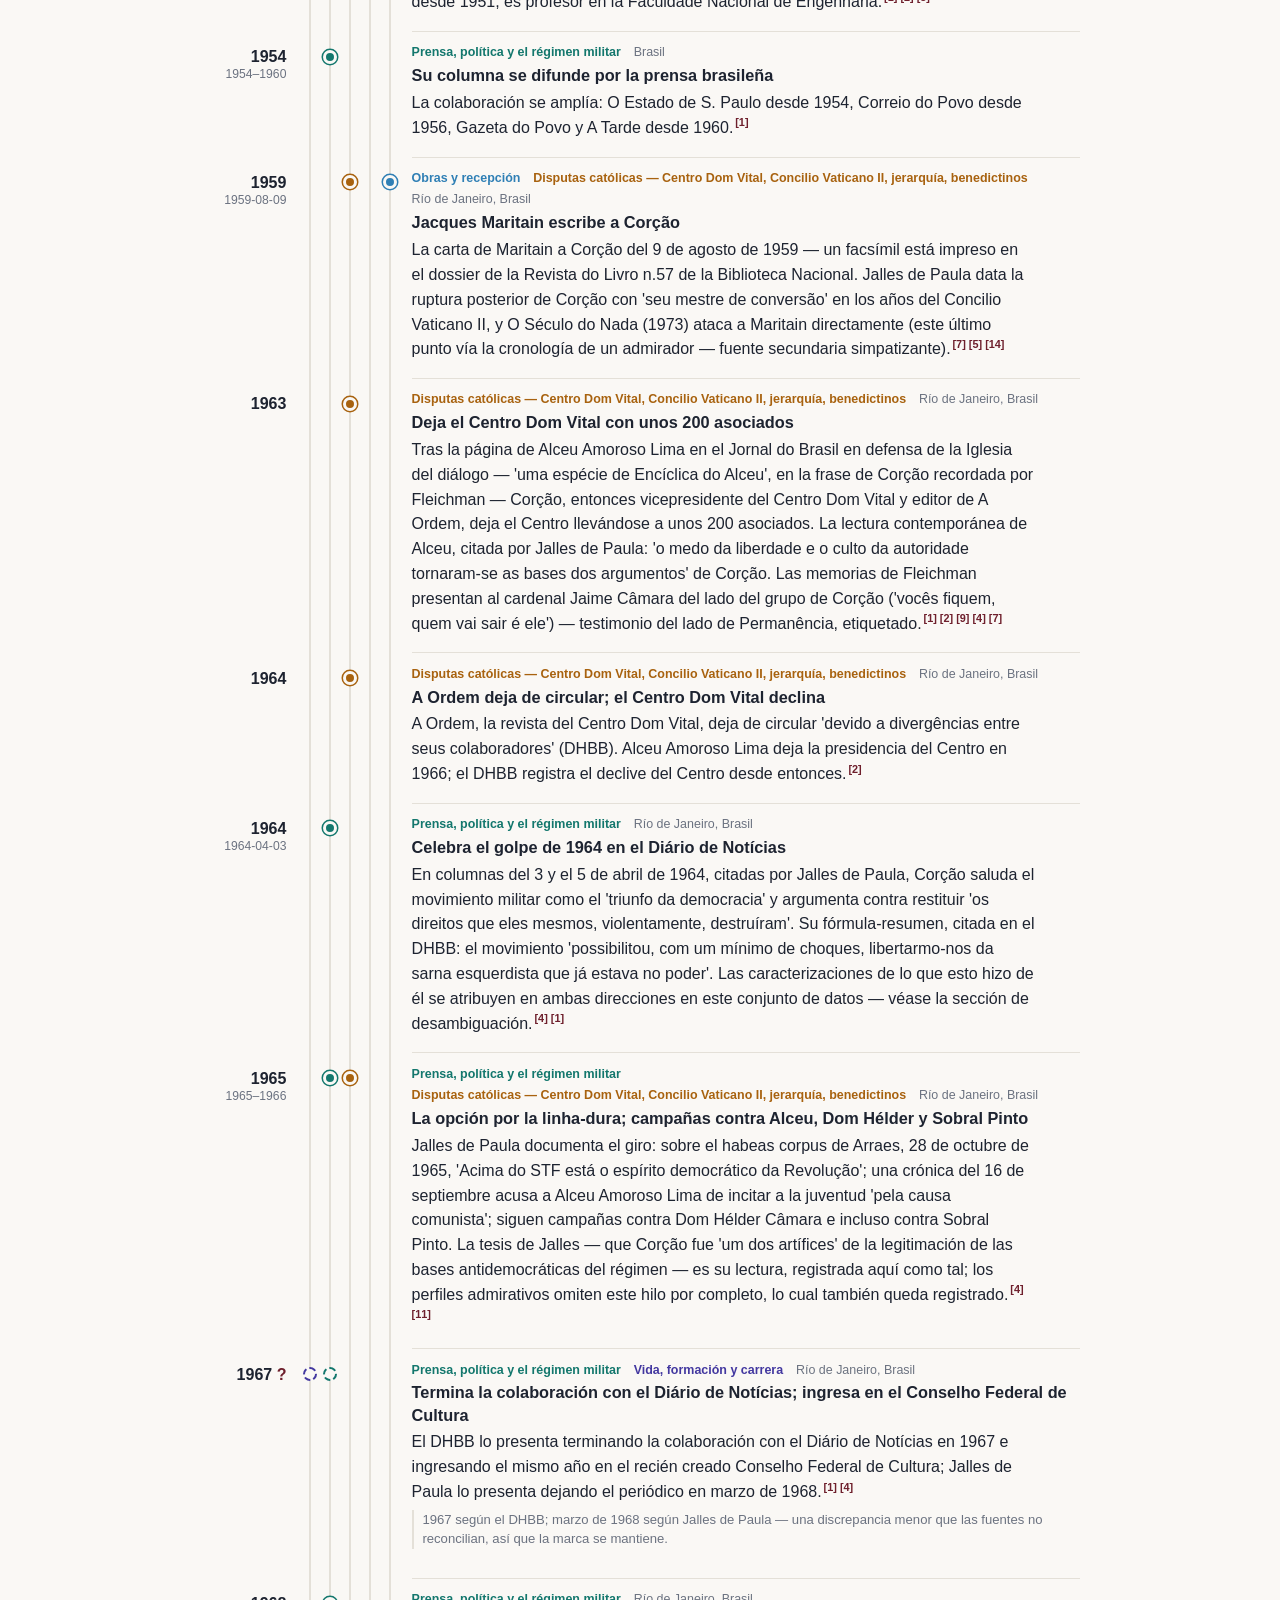
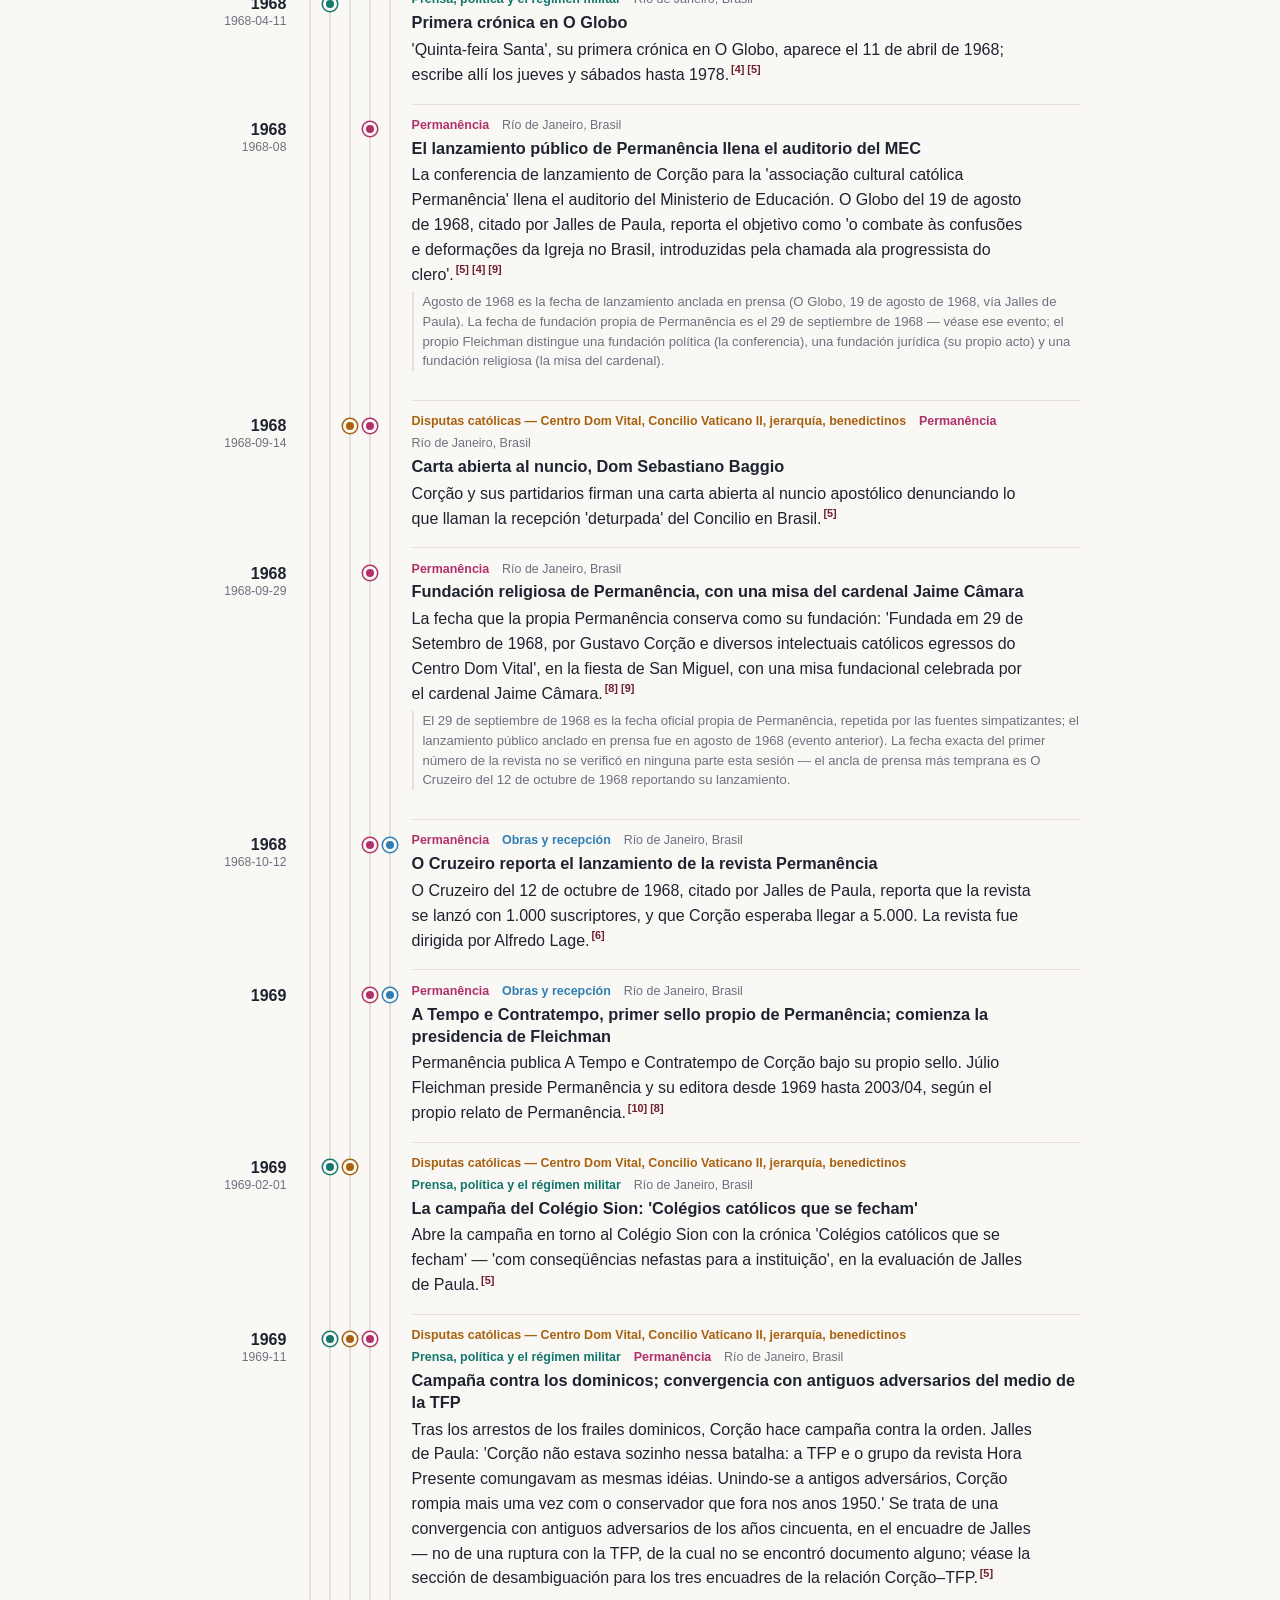
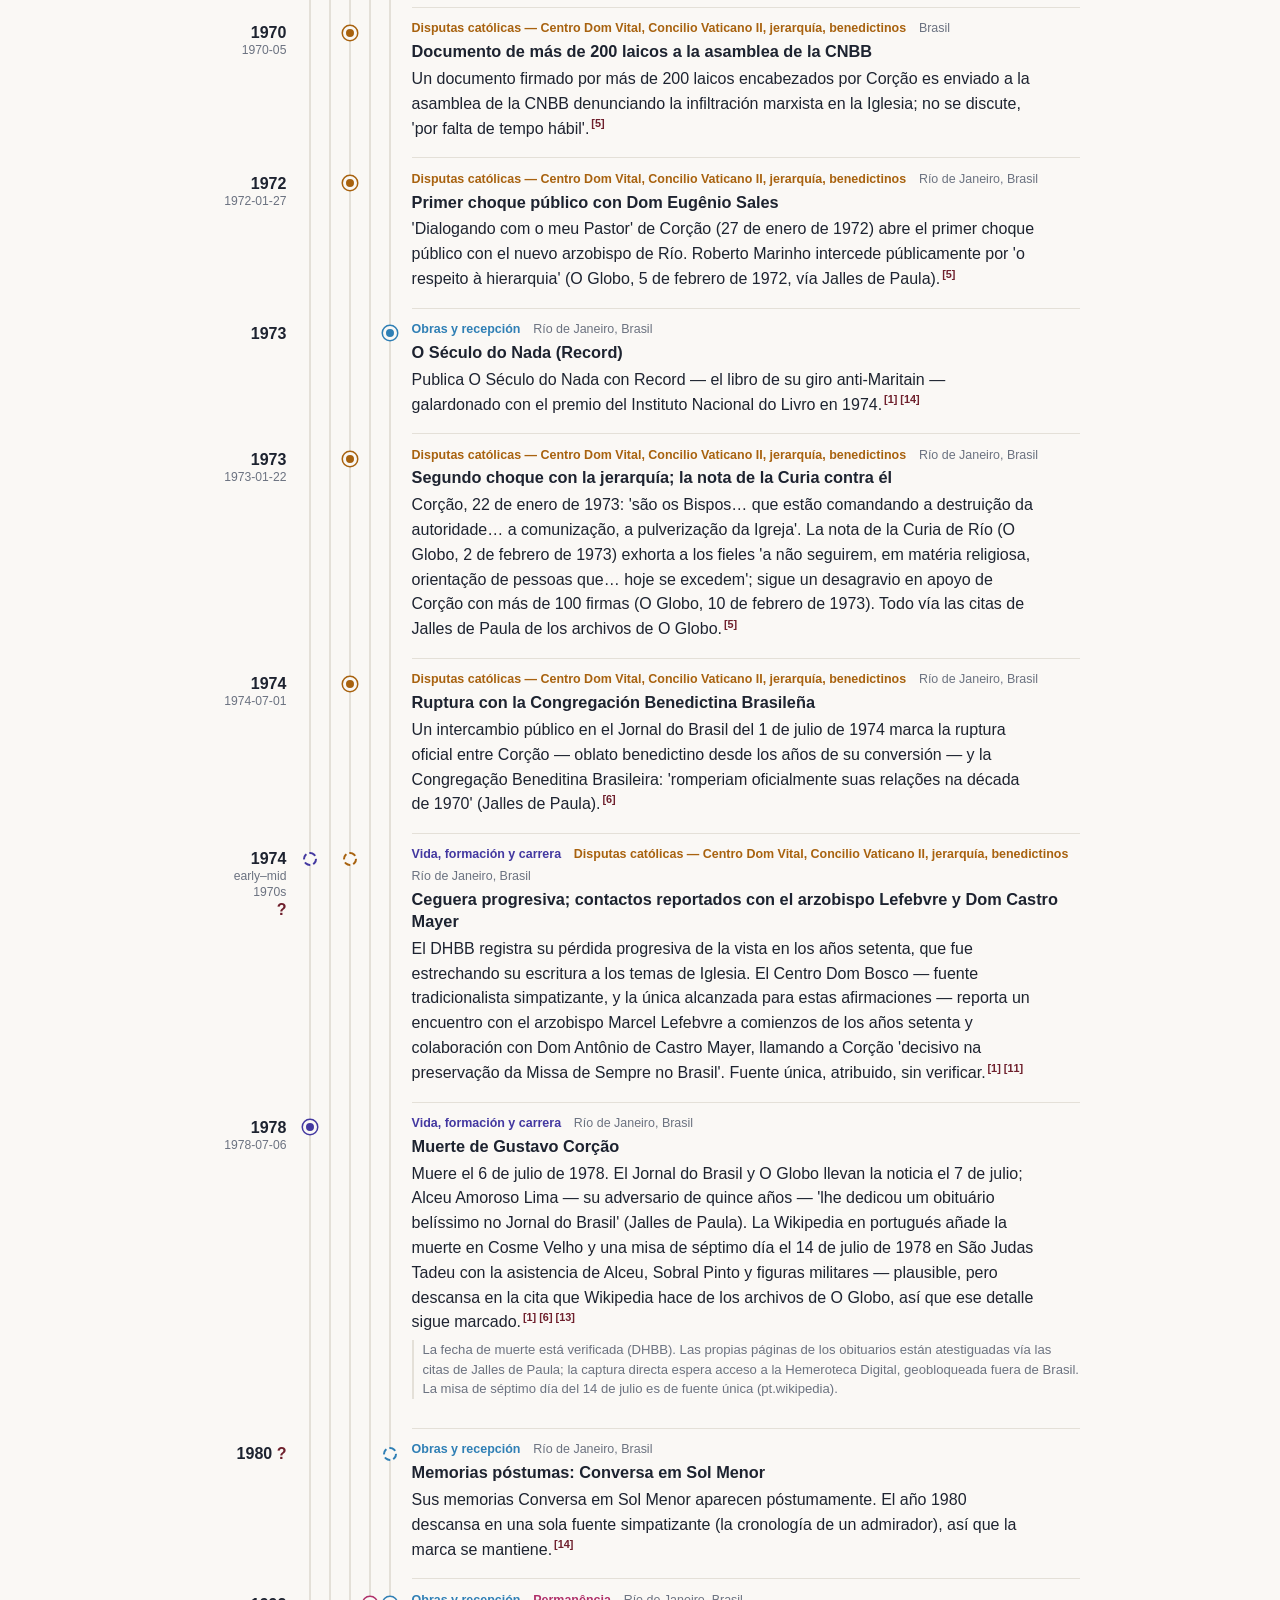
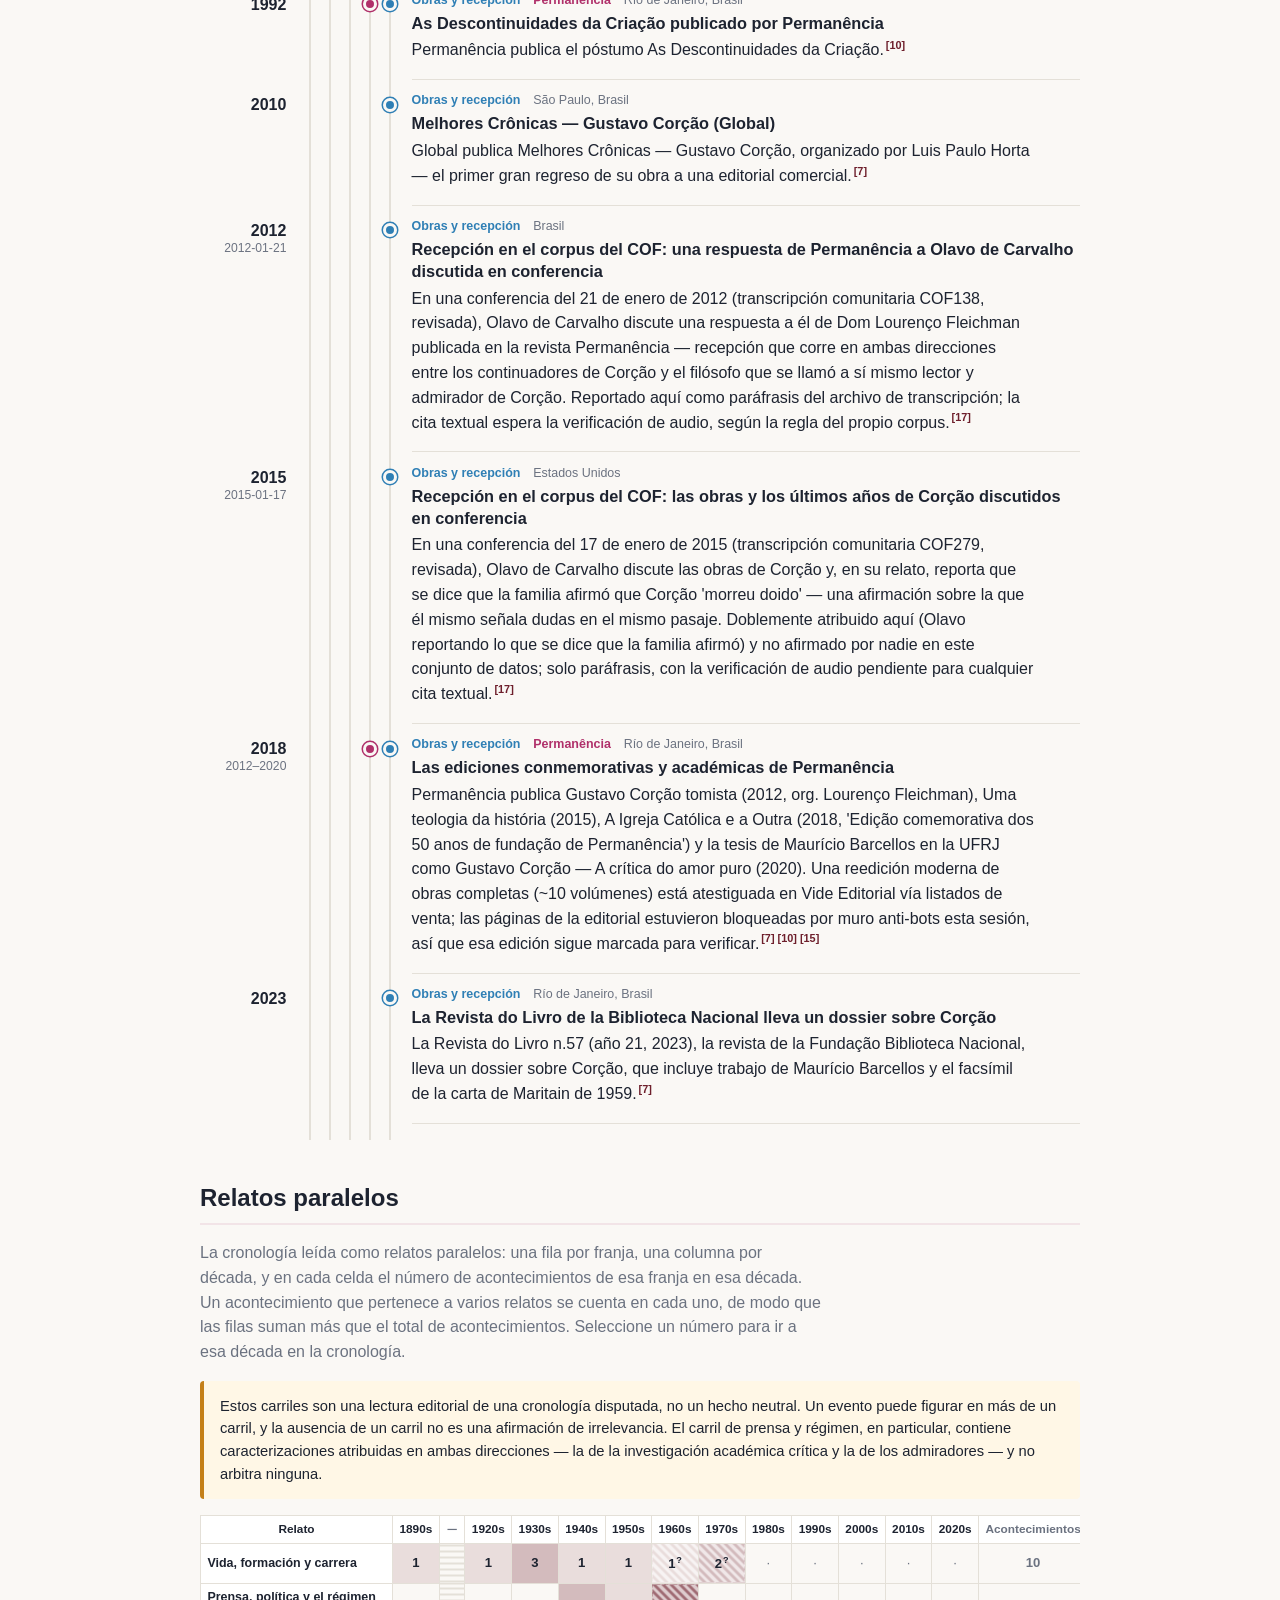
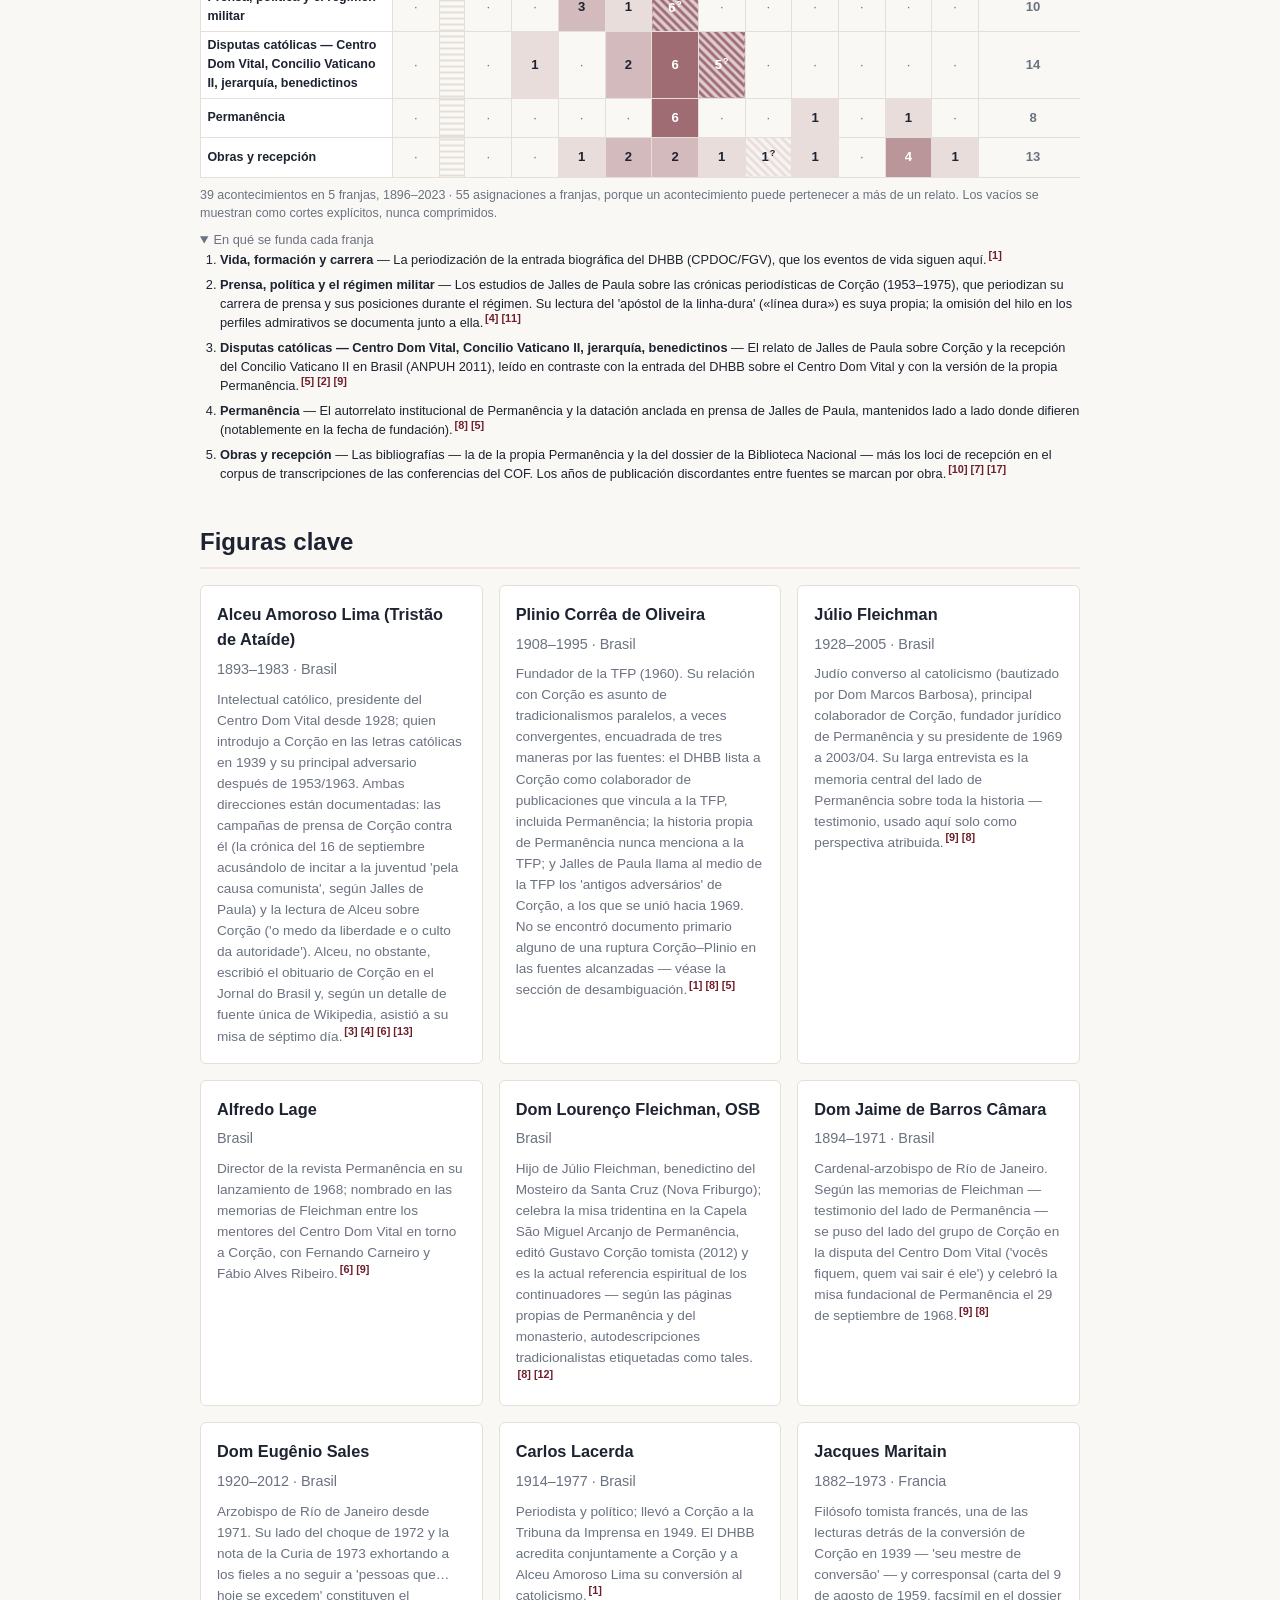
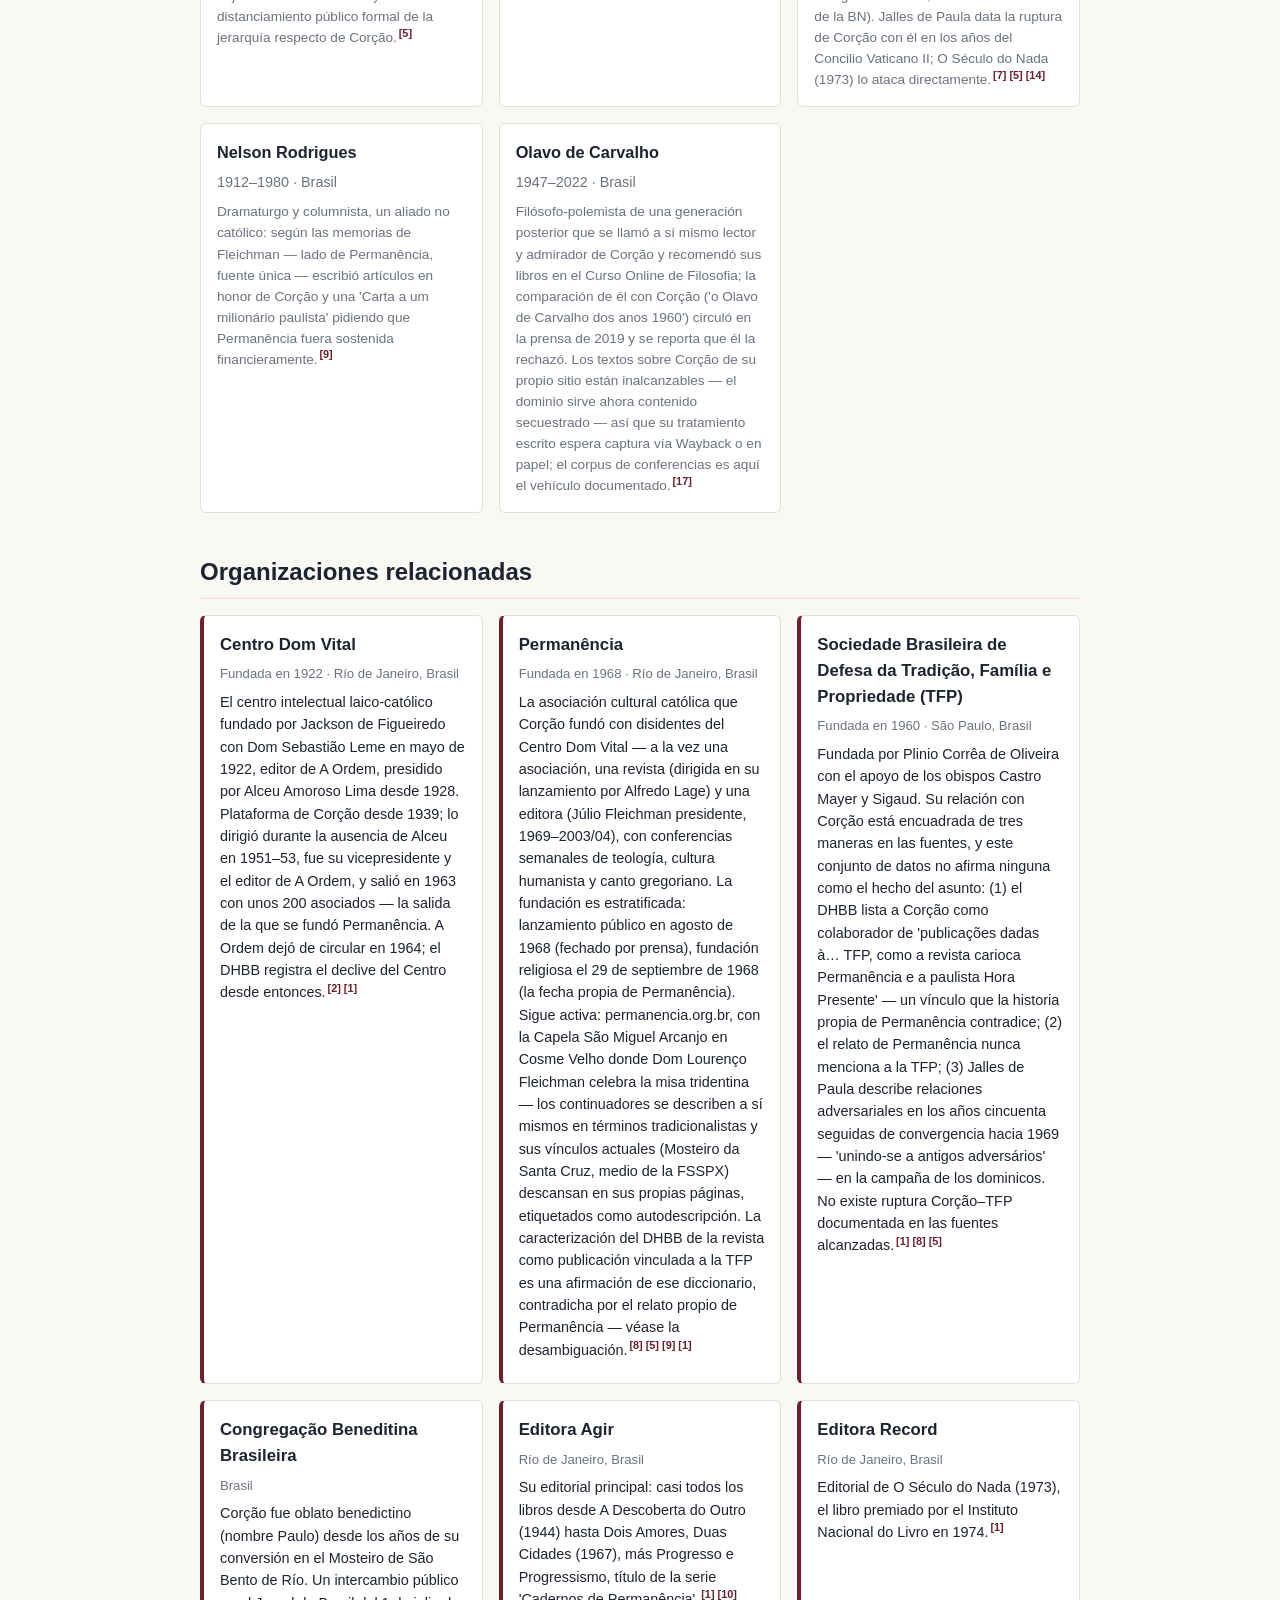
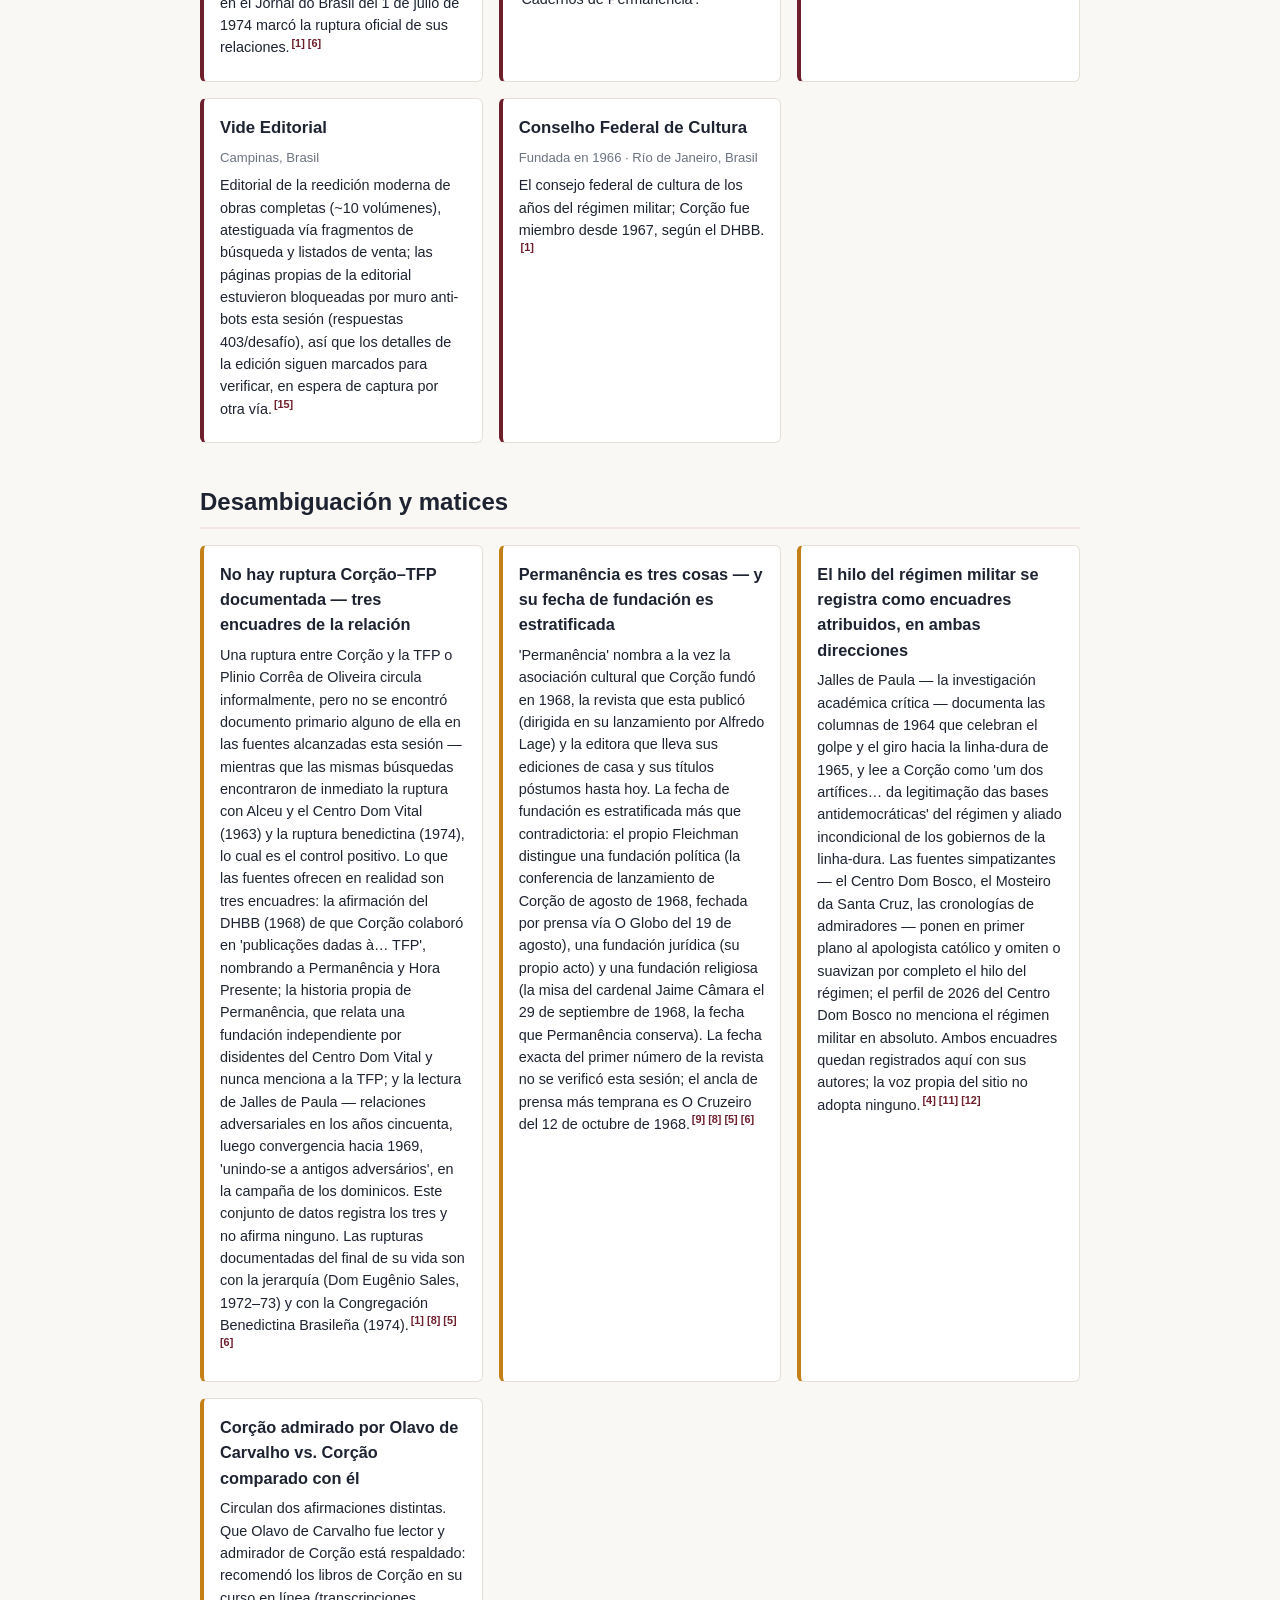
==== commit 1aaa9900: "River ribbon: print each axis year once (core#116) Port of the template fix: axis marks are deduplic" ====
--- a/docs/es/index.html
+++ b/docs/es/index.html
@@ -143,7 +143,7 @@
         <svg class="rv-ribbon" viewBox="-4 0 1008 73" preserveAspectRatio="xMinYMid meet" role="img" aria-label="Vista general de los 39 acontecimientos en 5 relatos; los grandes vacíos del registro se dibujan como cortes">
           <rect class="rv-row" x="0" y="2" width="1000" height="9"/><rect class="rv-row" x="0" y="13" width="1000" height="9"/><rect class="rv-row" x="0" y="24" width="1000" height="9"/><rect class="rv-row" x="0" y="35" width="1000" height="9"/><rect class="rv-row" x="0" y="46" width="1000" height="9"/><rect class="rv-brk" x="88" y="2" width="4" height="53"><title>2 décadas sin acontecimientos registrados (1900–1919)</title></rect>
           <line class="rv-tick rv-l0" data-i="0" x1="53.3" x2="53.3" y1="3.5" y2="9.5"/><line class="rv-tick rv-l0" data-i="1" x1="102.1" x2="102.1" y1="3.5" y2="9.5"/><line class="rv-tick rv-l0" data-i="2" x1="225.1" x2="225.1" y1="3.5" y2="9.5"/><line class="rv-tick rv-l0" data-i="3" x1="233.3" x2="233.3" y1="3.5" y2="9.5"/><line class="rv-tick rv-l0" data-i="4" x1="257.9" x2="257.9" y1="3.5" y2="9.5"/><line class="rv-tick rv-l2" data-i="4" x1="257.9" x2="257.9" y1="25.5" y2="31.5"/><line class="rv-tick rv-l4" data-i="5" x1="298.9" x2="298.9" y1="47.5" y2="53.5"/><line class="rv-tick rv-l1" data-i="5" x1="298.9" x2="298.9" y1="14.5" y2="20.5"/><line class="rv-tick rv-l1" data-i="6" x1="307.1" x2="307.1" y1="14.5" y2="20.5"/><line class="rv-tick rv-l0" data-i="6" x1="307.1" x2="307.1" y1="3.5" y2="9.5"/><line class="rv-tick rv-l1" data-i="7" x1="339.9" x2="339.9" y1="14.5" y2="20.5"/><line class="rv-tick rv-l4" data-i="8" x1="348.1" x2="348.1" y1="47.5" y2="53.5"/><line class="rv-tick rv-l2" data-i="9" x1="356.3" x2="356.3" y1="25.5" y2="31.5"/><line class="rv-tick rv-l0" data-i="9" x1="356.3" x2="356.3" y1="3.5" y2="9.5"/><line class="rv-tick rv-l1" data-i="10" x1="380.9" x2="380.9" y1="14.5" y2="20.5"/><line class="rv-tick rv-l4" data-i="11" x1="421.9" x2="421.9" y1="47.5" y2="53.5"/><line class="rv-tick rv-l2" data-i="11" x1="421.9" x2="421.9" y1="25.5" y2="31.5"/><line class="rv-tick rv-l2" data-i="12" x1="454.7" x2="454.7" y1="25.5" y2="31.5"/><line class="rv-tick rv-l2" data-i="13" x1="462.9" x2="462.9" y1="25.5" y2="31.5"/><line class="rv-tick rv-l1" data-i="14" x1="462.9" x2="462.9" y1="14.5" y2="20.5"/><line class="rv-tick rv-l1" data-i="15" x1="471.1" x2="471.1" y1="14.5" y2="20.5"/><line class="rv-tick rv-l2" data-i="15" x1="471.1" x2="471.1" y1="25.5" y2="31.5"/><line class="rv-tick rv-l1 rv-u" data-i="16" x1="487.5" x2="487.5" y1="14.5" y2="20.5"/><line class="rv-tick rv-l0 rv-u" data-i="16" x1="487.5" x2="487.5" y1="3.5" y2="9.5"/><line class="rv-tick rv-l1" data-i="17" x1="495.7" x2="495.7" y1="14.5" y2="20.5"/><line class="rv-tick rv-l3" data-i="18" x1="495.7" x2="495.7" y1="36.5" y2="42.5"/><line class="rv-tick rv-l2" data-i="19" x1="495.7" x2="495.7" y1="25.5" y2="31.5"/><line class="rv-tick rv-l3" data-i="19" x1="495.7" x2="495.7" y1="36.5" y2="42.5"/><line class="rv-tick rv-l3" data-i="20" x1="495.7" x2="495.7" y1="36.5" y2="42.5"/><line class="rv-tick rv-l3" data-i="21" x1="495.7" x2="495.7" y1="36.5" y2="42.5"/><line class="rv-tick rv-l4" data-i="21" x1="495.7" x2="495.7" y1="47.5" y2="53.5"/><line class="rv-tick rv-l3" data-i="22" x1="503.9" x2="503.9" y1="36.5" y2="42.5"/><line class="rv-tick rv-l4" data-i="22" x1="503.9" x2="503.9" y1="47.5" y2="53.5"/><line class="rv-tick rv-l2" data-i="23" x1="503.9" x2="503.9" y1="25.5" y2="31.5"/><line class="rv-tick rv-l1" data-i="23" x1="503.9" x2="503.9" y1="14.5" y2="20.5"/><line class="rv-tick rv-l2" data-i="24" x1="503.9" x2="503.9" y1="25.5" y2="31.5"/><line class="rv-tick rv-l1" data-i="24" x1="503.9" x2="503.9" y1="14.5" y2="20.5"/><line class="rv-tick rv-l3" data-i="24" x1="503.9" x2="503.9" y1="36.5" y2="42.5"/><line class="rv-tick rv-l2" data-i="25" x1="512.1" x2="512.1" y1="25.5" y2="31.5"/><line class="rv-tick rv-l2" data-i="26" x1="528.5" x2="528.5" y1="25.5" y2="31.5"/><line class="rv-tick rv-l4" data-i="27" x1="536.7" x2="536.7" y1="47.5" y2="53.5"/><line class="rv-tick rv-l2" data-i="28" x1="536.7" x2="536.7" y1="25.5" y2="31.5"/><line class="rv-tick rv-l2" data-i="29" x1="544.9" x2="544.9" y1="25.5" y2="31.5"/><line class="rv-tick rv-l0 rv-u" data-i="30" x1="544.9" x2="544.9" y1="3.5" y2="9.5"/><line class="rv-tick rv-l2 rv-u" data-i="30" x1="544.9" x2="544.9" y1="25.5" y2="31.5"/><line class="rv-tick rv-l0" data-i="31" x1="577.7" x2="577.7" y1="3.5" y2="9.5"/><line class="rv-tick rv-l4 rv-u" data-i="32" x1="594.1" x2="594.1" y1="47.5" y2="53.5"/><line class="rv-tick rv-l4" data-i="33" x1="692.5" x2="692.5" y1="47.5" y2="53.5"/><line class="rv-tick rv-l3" data-i="33" x1="692.5" x2="692.5" y1="36.5" y2="42.5"/><line class="rv-tick rv-l4" data-i="34" x1="840.1" x2="840.1" y1="47.5" y2="53.5"/><line class="rv-tick rv-l4" data-i="35" x1="856.5" x2="856.5" y1="47.5" y2="53.5"/><line class="rv-tick rv-l4" data-i="36" x1="881.1" x2="881.1" y1="47.5" y2="53.5"/><line class="rv-tick rv-l4" data-i="37" x1="905.7" x2="905.7" y1="47.5" y2="53.5"/><line class="rv-tick rv-l3" data-i="37" x1="905.7" x2="905.7" y1="36.5" y2="42.5"/><line class="rv-tick rv-l4" data-i="38" x1="946.7" x2="946.7" y1="47.5" y2="53.5"/>
-          <text class="rv-axis" x="0" y="70" text-anchor="start">1896</text><text class="rv-axis" x="82" y="70" text-anchor="end">1896</text><text class="rv-axis" x="98" y="70" text-anchor="start">1920</text><text class="rv-axis" x="1000" y="70" text-anchor="end">2023</text><rect class="rv-win" x="0" y="0" width="0" height="57"/>
+          <text class="rv-axis" x="0" y="70" text-anchor="start">1896</text><text class="rv-axis" x="98" y="70" text-anchor="start">1920</text><text class="rv-axis" x="1000" y="70" text-anchor="end">2023</text><rect class="rv-win" x="0" y="0" width="0" height="57"/>
         </svg>
       </div>
       <ol class="rv-list" style="--lanes:5">
--- a/docs/styles.css
+++ b/docs/styles.css
@@ -636,3 +636,57 @@
   .rv-e[hidden] { display: grid; }
   .rv-card { animation: none; }
 }
+
+/* ---------------------------------------------------------------------------
+   Dark mode (core#113): follows the reader's system setting; the light page
+   is untouched. A self-contained block, appended last, so it layers over any
+   site's copy of the stylesheet: it redefines the base tokens and restates
+   only the rules that hard-code a light colour. The site accent is a dark
+   hue, so wherever it is TEXT it is lifted to --accent-hi; where it is a fill
+   it stays the accent. Screen only: print keeps the light page.
+   --------------------------------------------------------------------------- */
+@media screen and (prefers-color-scheme: dark) {
+  :root {
+    color-scheme: dark;
+    --bg: #121418; --surface: #1a1d23; --ink: #e4e6ea; --muted: #9ba2ae; --line: #2d313a;
+    --accent-hi: color-mix(in srgb, var(--accent) 45%, #ffffff);
+    --accent-soft: color-mix(in srgb, var(--accent) 26%, #1a1d23);
+    --accent-dark: var(--accent-hi);
+    --card: var(--surface);
+  }
+  .site-header { background: linear-gradient(135deg, color-mix(in srgb, var(--accent) 45%, #000000), var(--accent)); }
+  .site-nav { background: #0d0f13; box-shadow: 0 1px 0 var(--line); }
+  a { color: var(--accent-hi); }
+  .site-nav a { color: #e8e6e1; }
+  .facts dt, .flag, .related-link a, sup.cite a, ol.references a, .archive-link:hover,
+  .lang-switch a:hover, .lang-switch .lang-current, .party-link a { color: var(--accent-hi); }
+  .glossary-link { color: var(--accent-hi); border-bottom-color: var(--accent-hi); }
+  .notice-attribution { background: #2a2416; }
+  .i18n-disclaimer { background: #2a2416; border-bottom-color: #4a3d1f; color: #e3cf8f; }
+  table.meetings thead th { background: #0d0f13; }
+  table.meetings tbody tr:nth-child(even) { background: #16191e; }
+  .site-footer code { background: #262a31; }
+  .lineage-branch.lineage-separate { background: #211d14; }
+  .lineage-separate .tree-status { color: #e7c58a; background: #3a2f18; }
+  .tree-edge-label { background: #23262d; }
+  .nc-track { background: #262a31; }
+  .latam-bg { fill: #2a2e36; stroke: #121418; }
+  .latam-c { fill: #353a44; stroke: #121418; }
+  .latam-c.map-t1, .atlas-swatch.map-t1 { fill: color-mix(in srgb, var(--accent) 70%, #2a2e36); background: color-mix(in srgb, var(--accent) 70%, #2a2e36); }
+  .latam-c.map-t2, .atlas-swatch.map-t2 { fill: color-mix(in srgb, var(--accent) 45%, #2a2e36); background: color-mix(in srgb, var(--accent) 45%, #2a2e36); }
+  .latam-c.map-t3, .atlas-swatch.map-t3 { fill: color-mix(in srgb, var(--accent) 25%, #2a2e36); background: color-mix(in srgb, var(--accent) 25%, #2a2e36); }
+  .atlas-swatch { background: #353a44; }
+  .sw-has-unverified { background-image: repeating-linear-gradient(45deg, rgba(18,20,24,.55) 0 3px, transparent 3px 6px); }
+  .al-tab[aria-selected="true"] { color: #121418; }
+  .al-favourable .al-node-status, .al-favourable .al-status { color: #7fd1a0; }
+  .al-negative .al-node-status, .al-negative .al-status { color: #f0a0ab; }
+  .al-inconclusive .al-node-status, .al-inconclusive .al-status,
+  .al-reported-undocumented .al-node-status, .al-reported-undocumented .al-status { color: #e3c77a; }
+  .al-pending .al-node-status, .al-pending .al-status { color: #8cc8e6; }
+  .al-adjacent .al-node-status, .al-adjacent .al-status { color: #c3a9e8; }
+  .rv-l0 { --c: var(--accent-hi); }
+  .rv-lanes .rv-l0 { --c: #9d93ff; }
+  .rv-l1 { --c: #4fc4b5; } .rv-l2 { --c: #e3a24f; } .rv-l3 { --c: #f07aa8; }
+  .rv-l4 { --c: #6fb4e8; } .rv-l5 { --c: #a8c25a; } .rv-l6 { --c: #d49a7e; } .rv-l7 { --c: #a3adbb; }
+  .rv-win { fill: var(--accent-hi); stroke: var(--accent-hi); }
+}
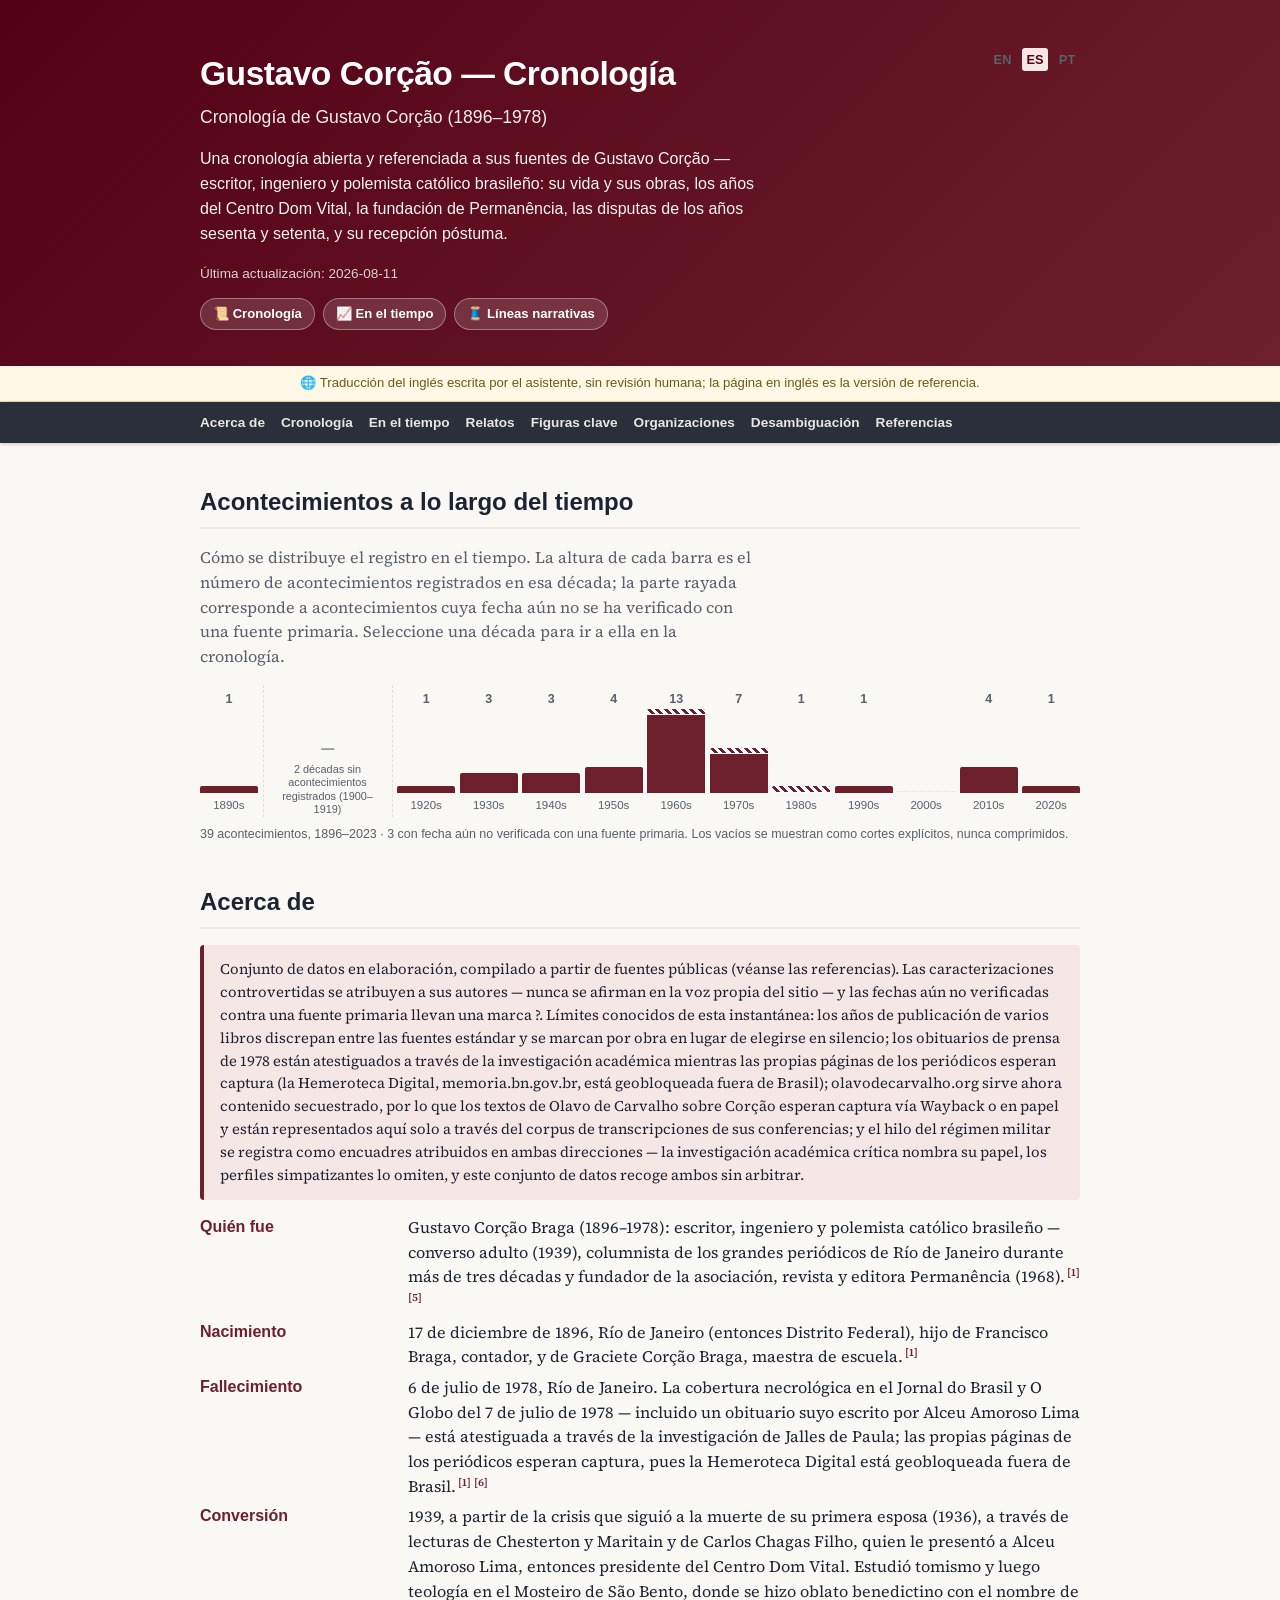
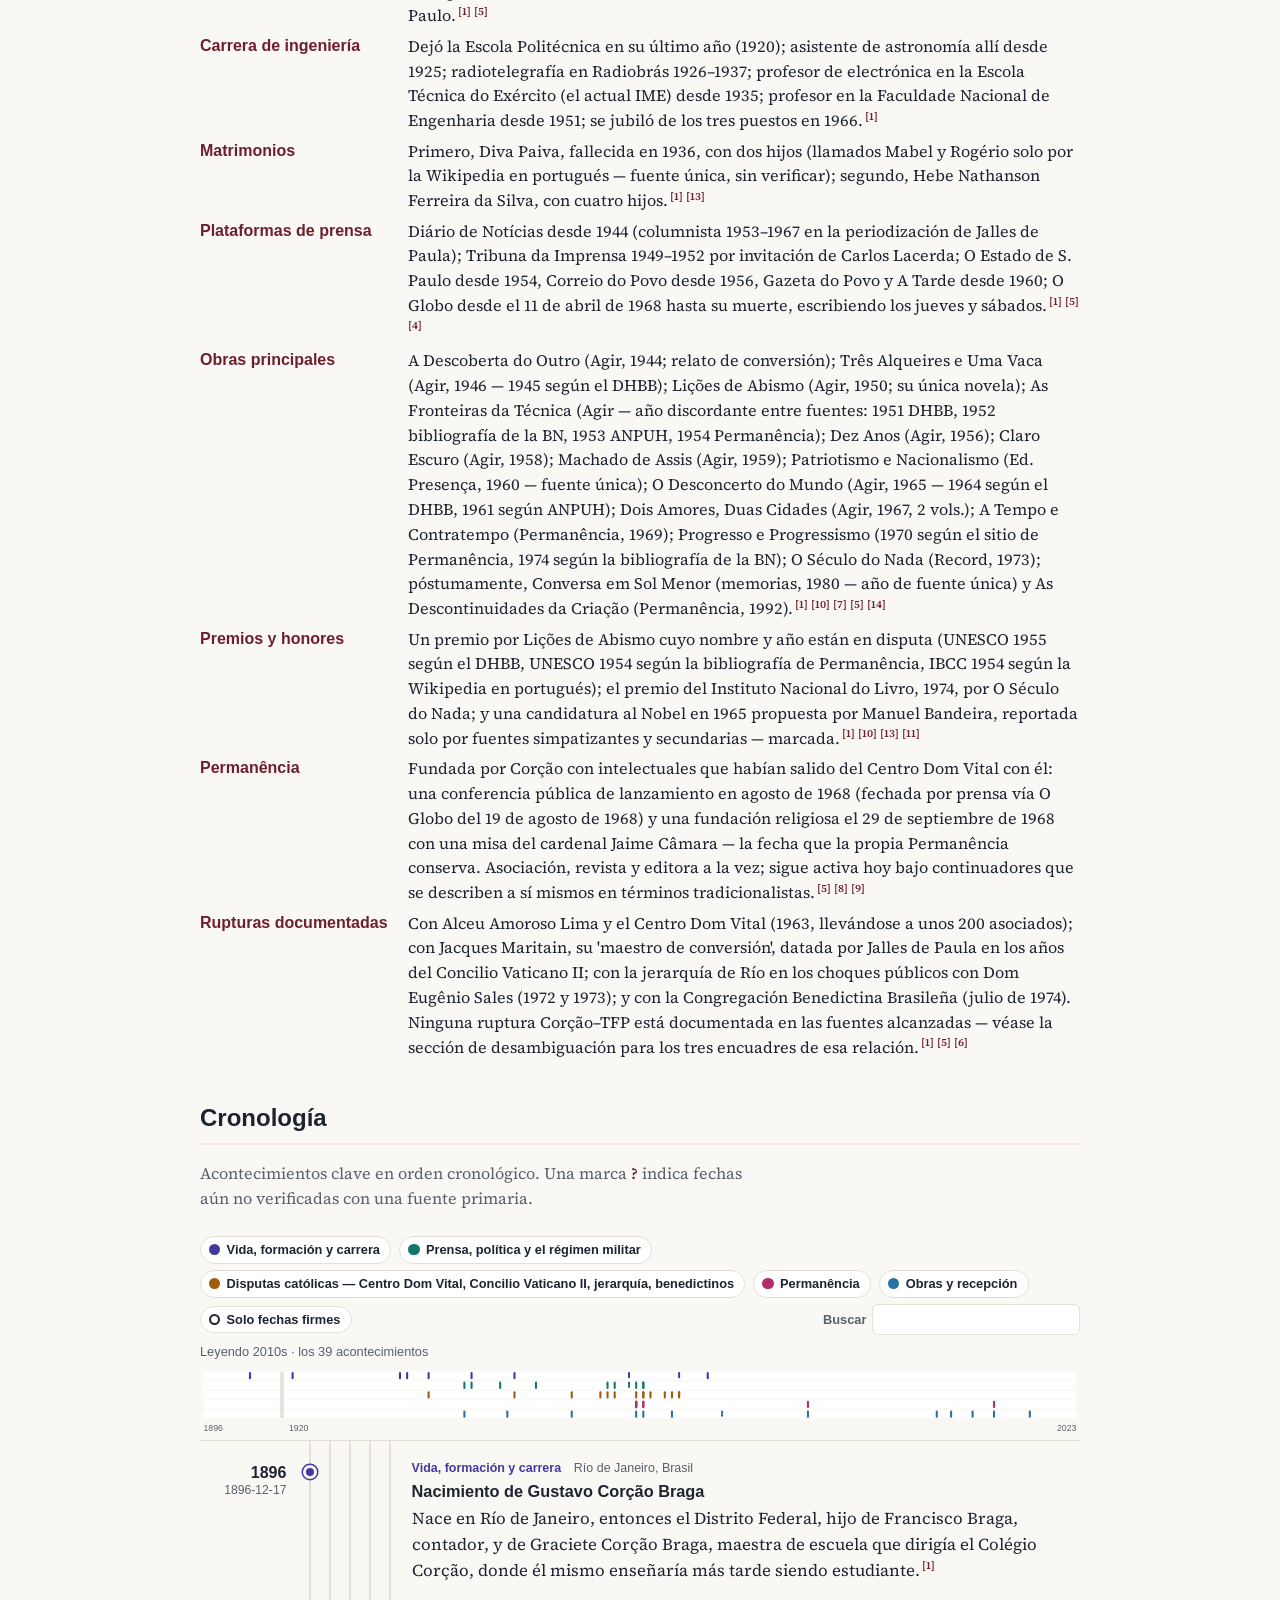
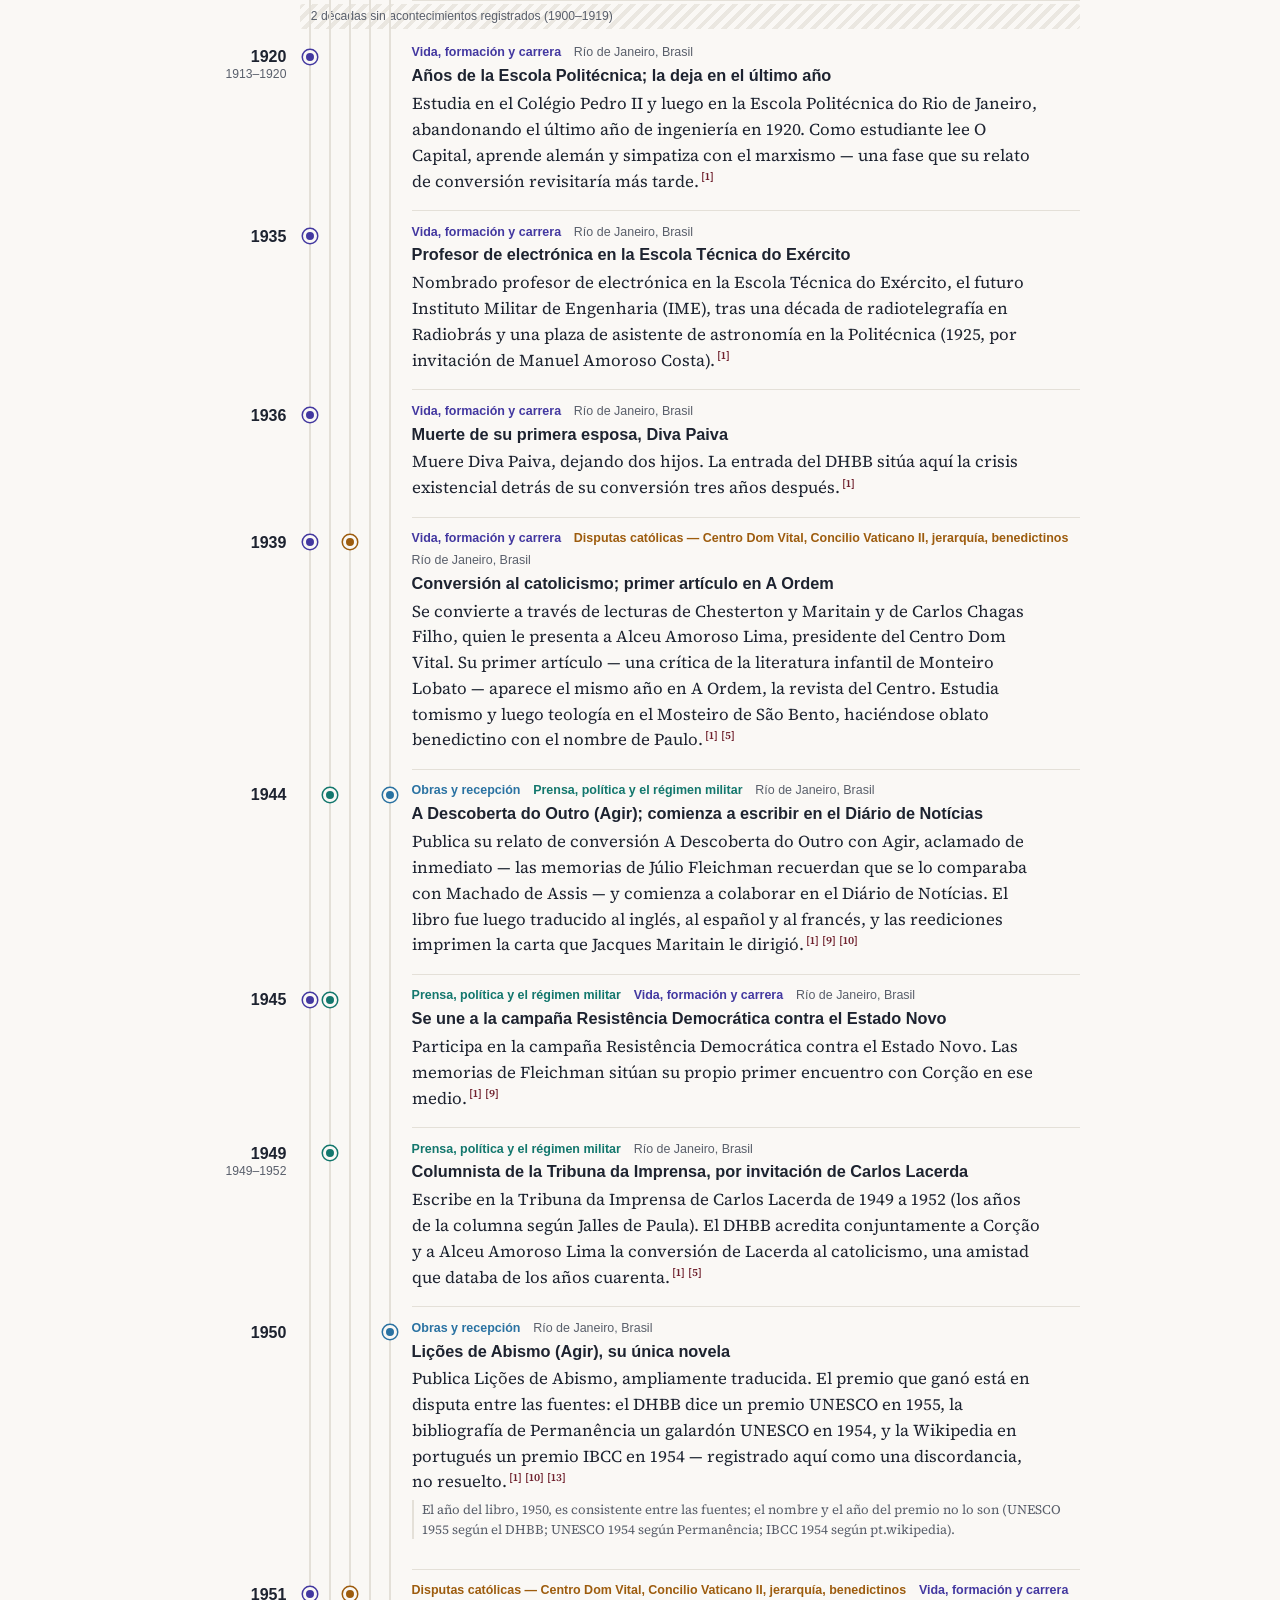
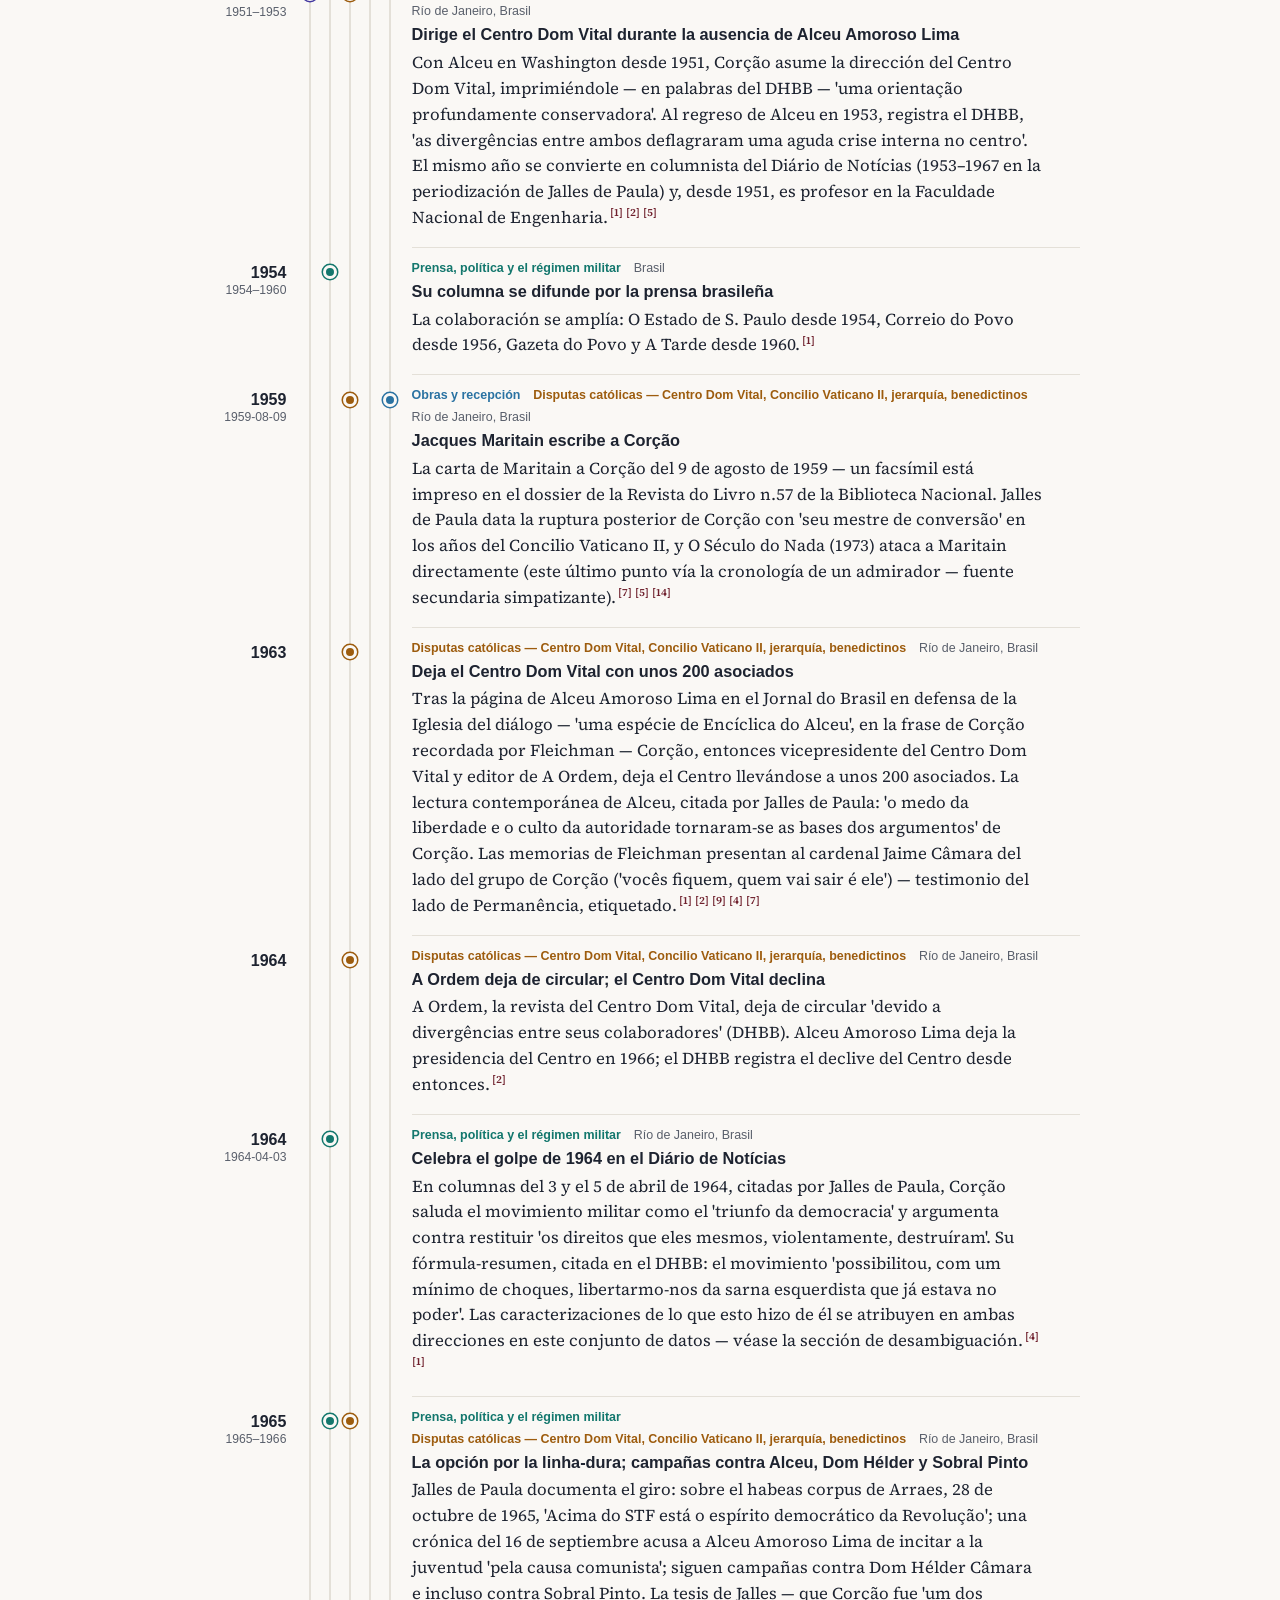
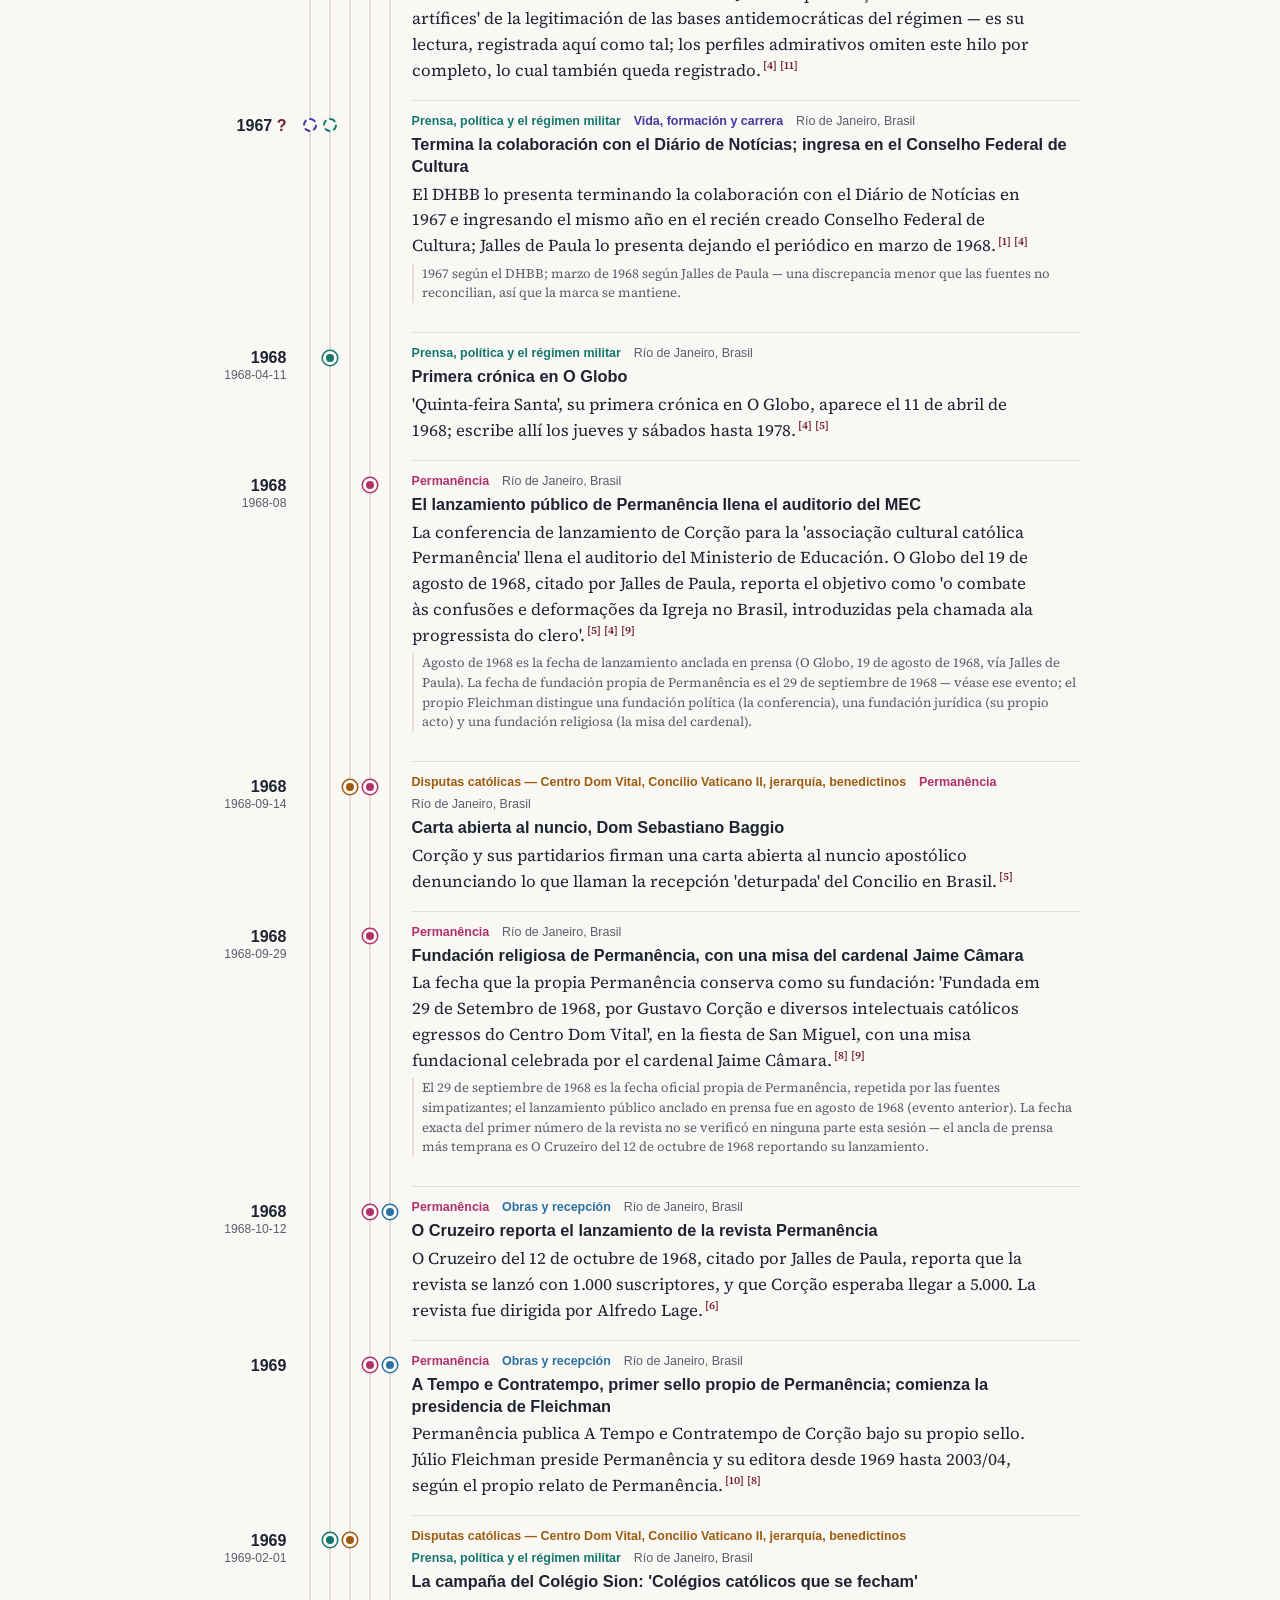
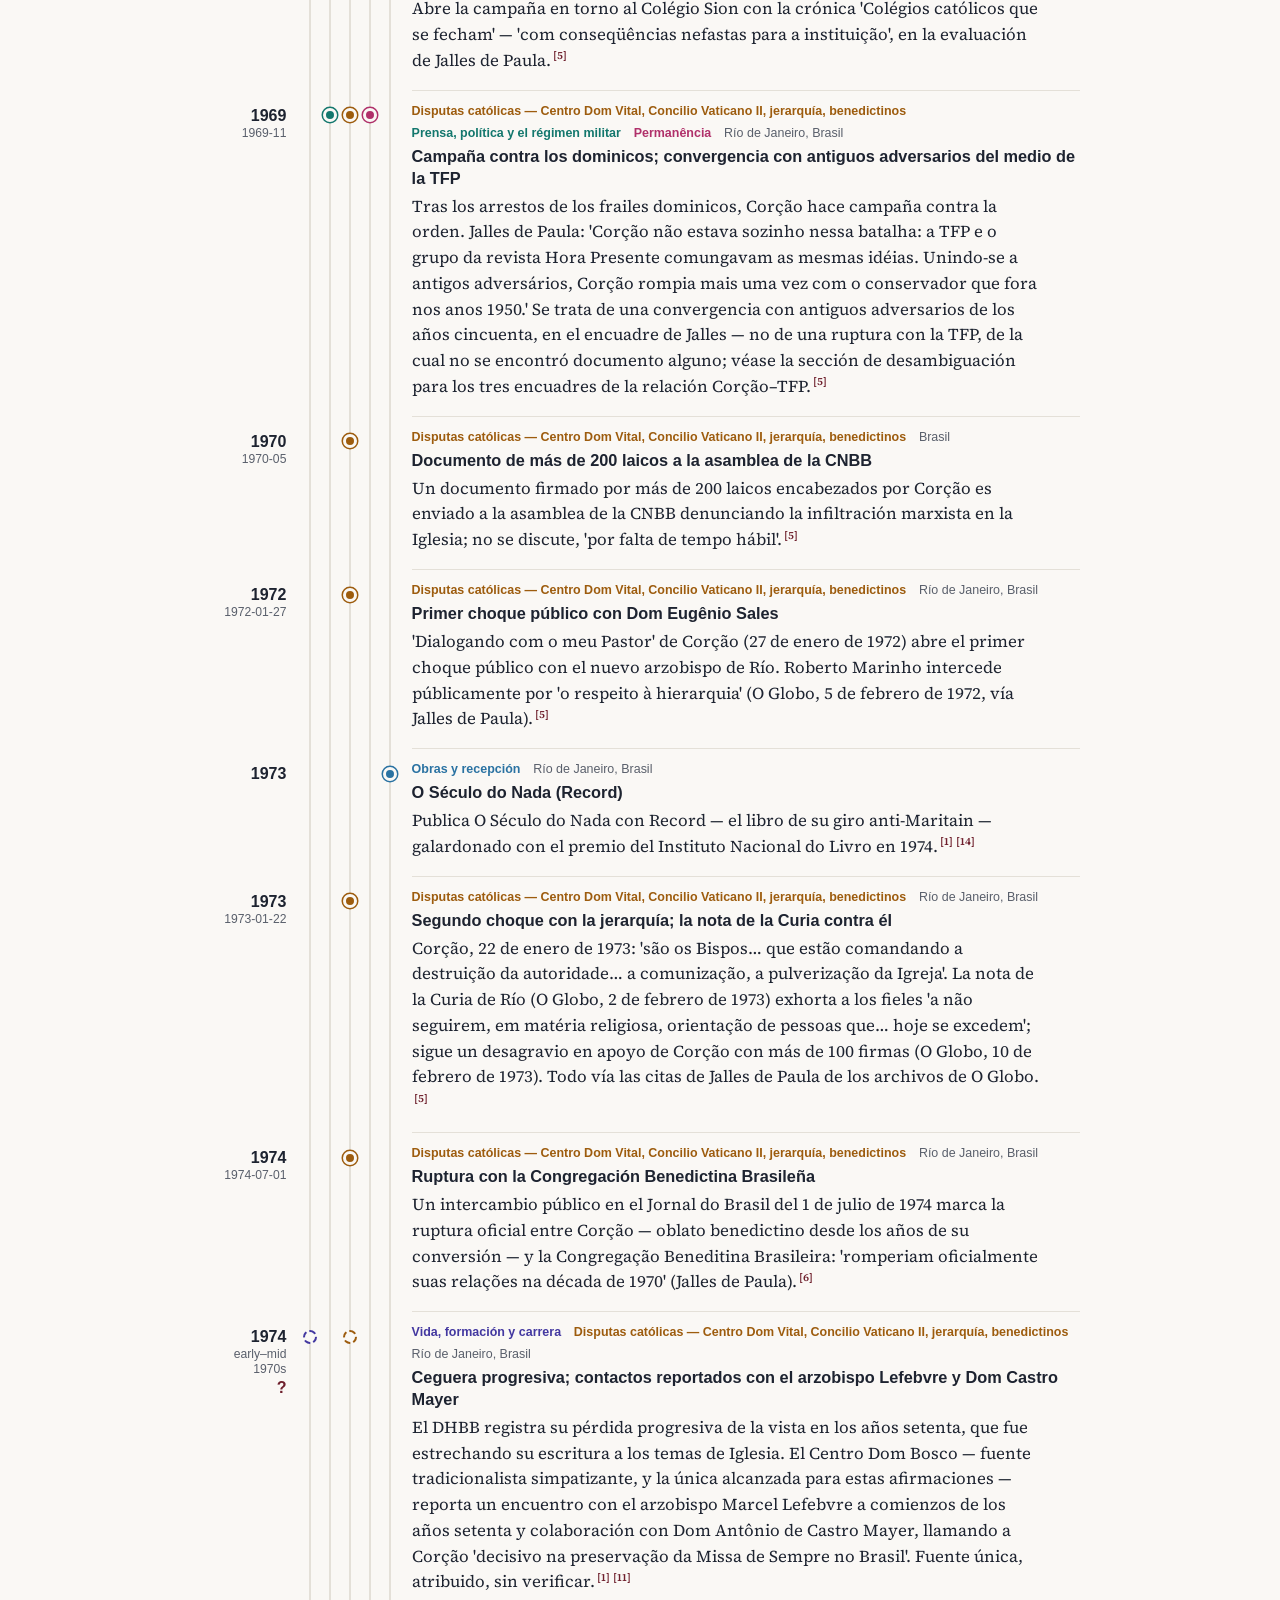
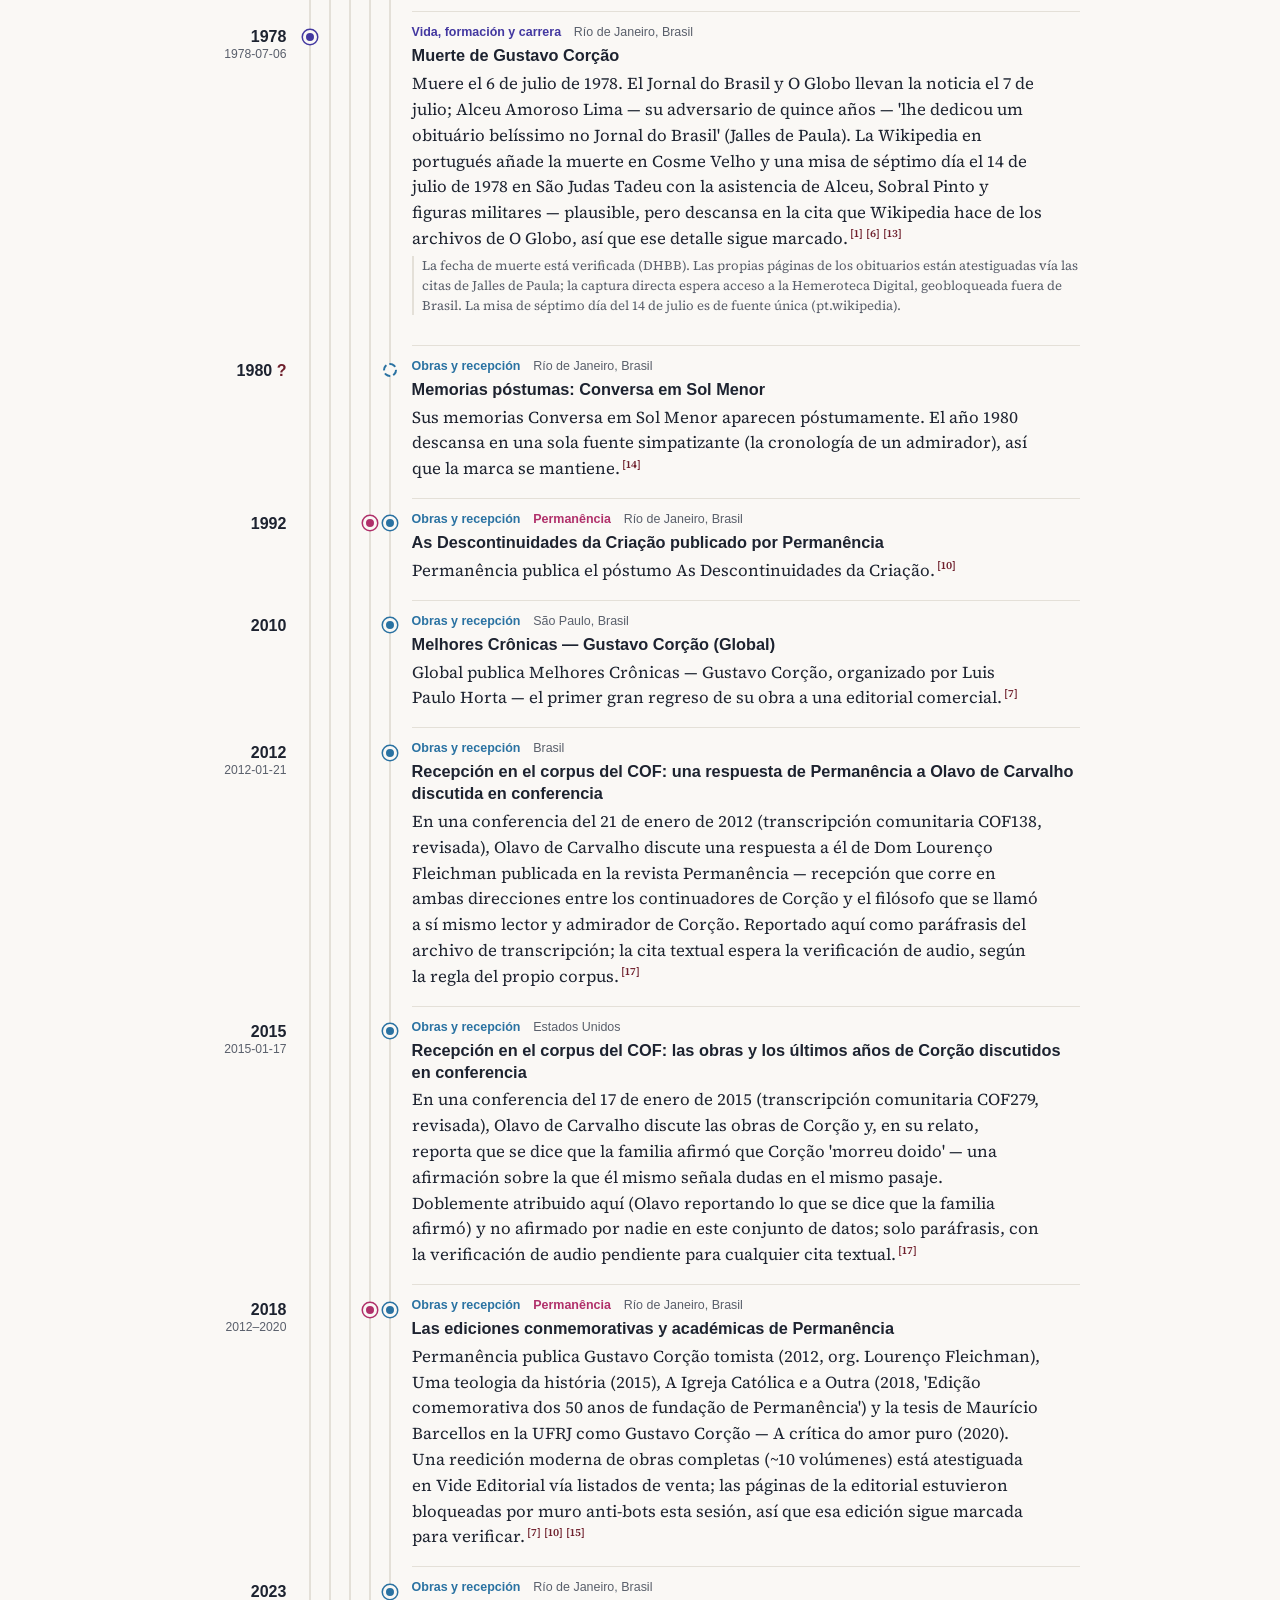
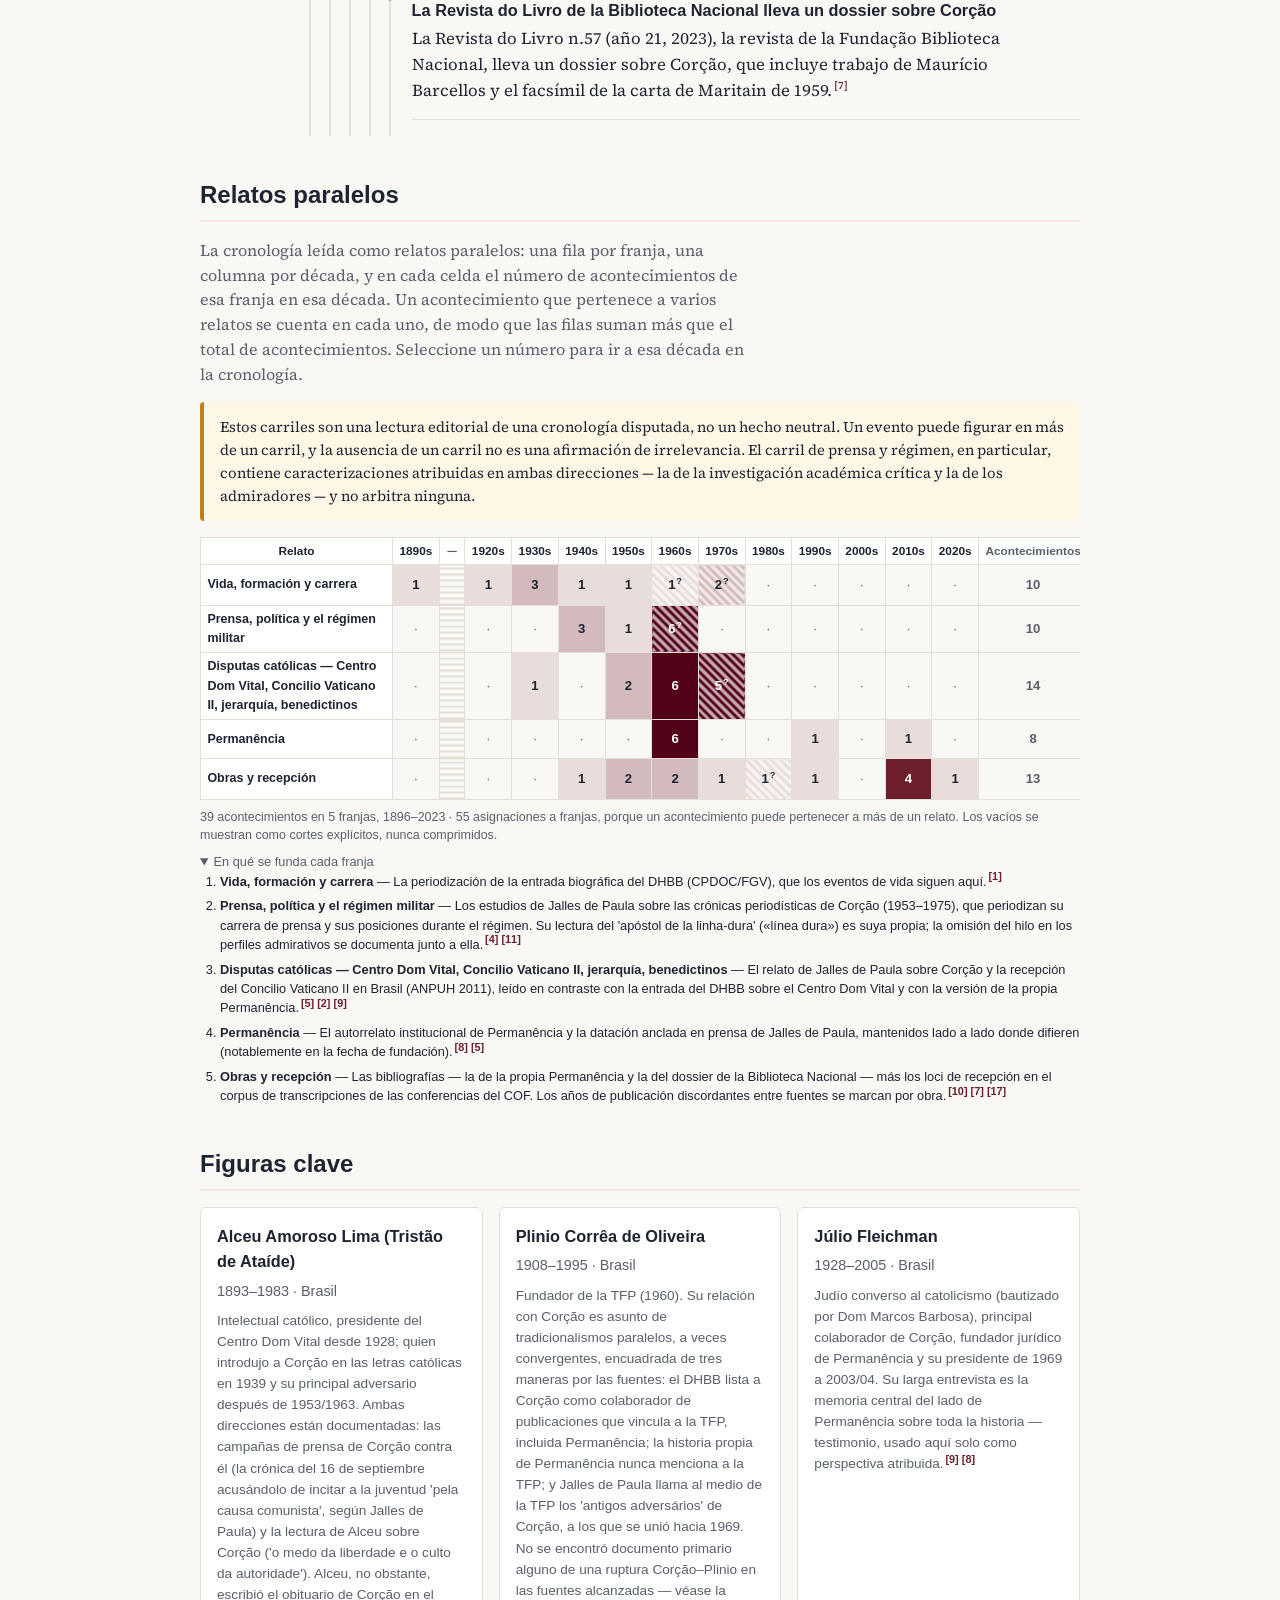
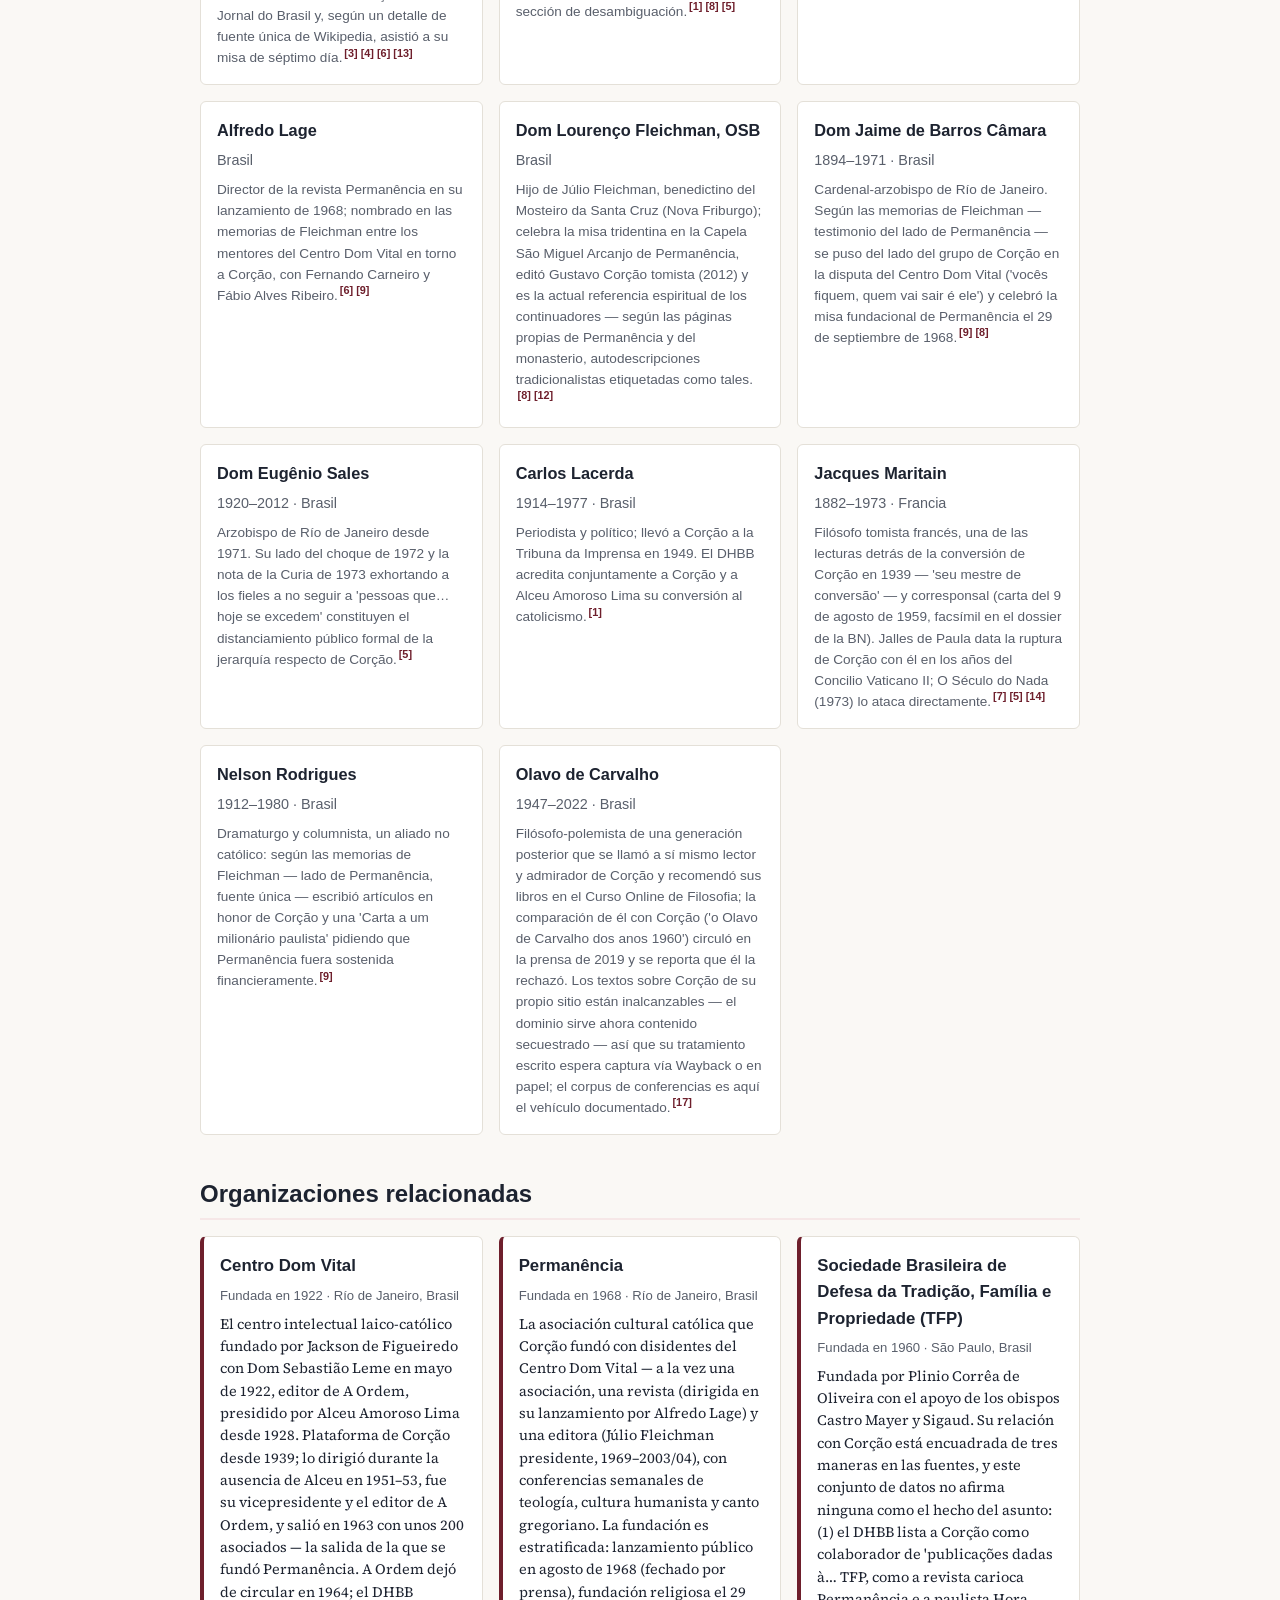
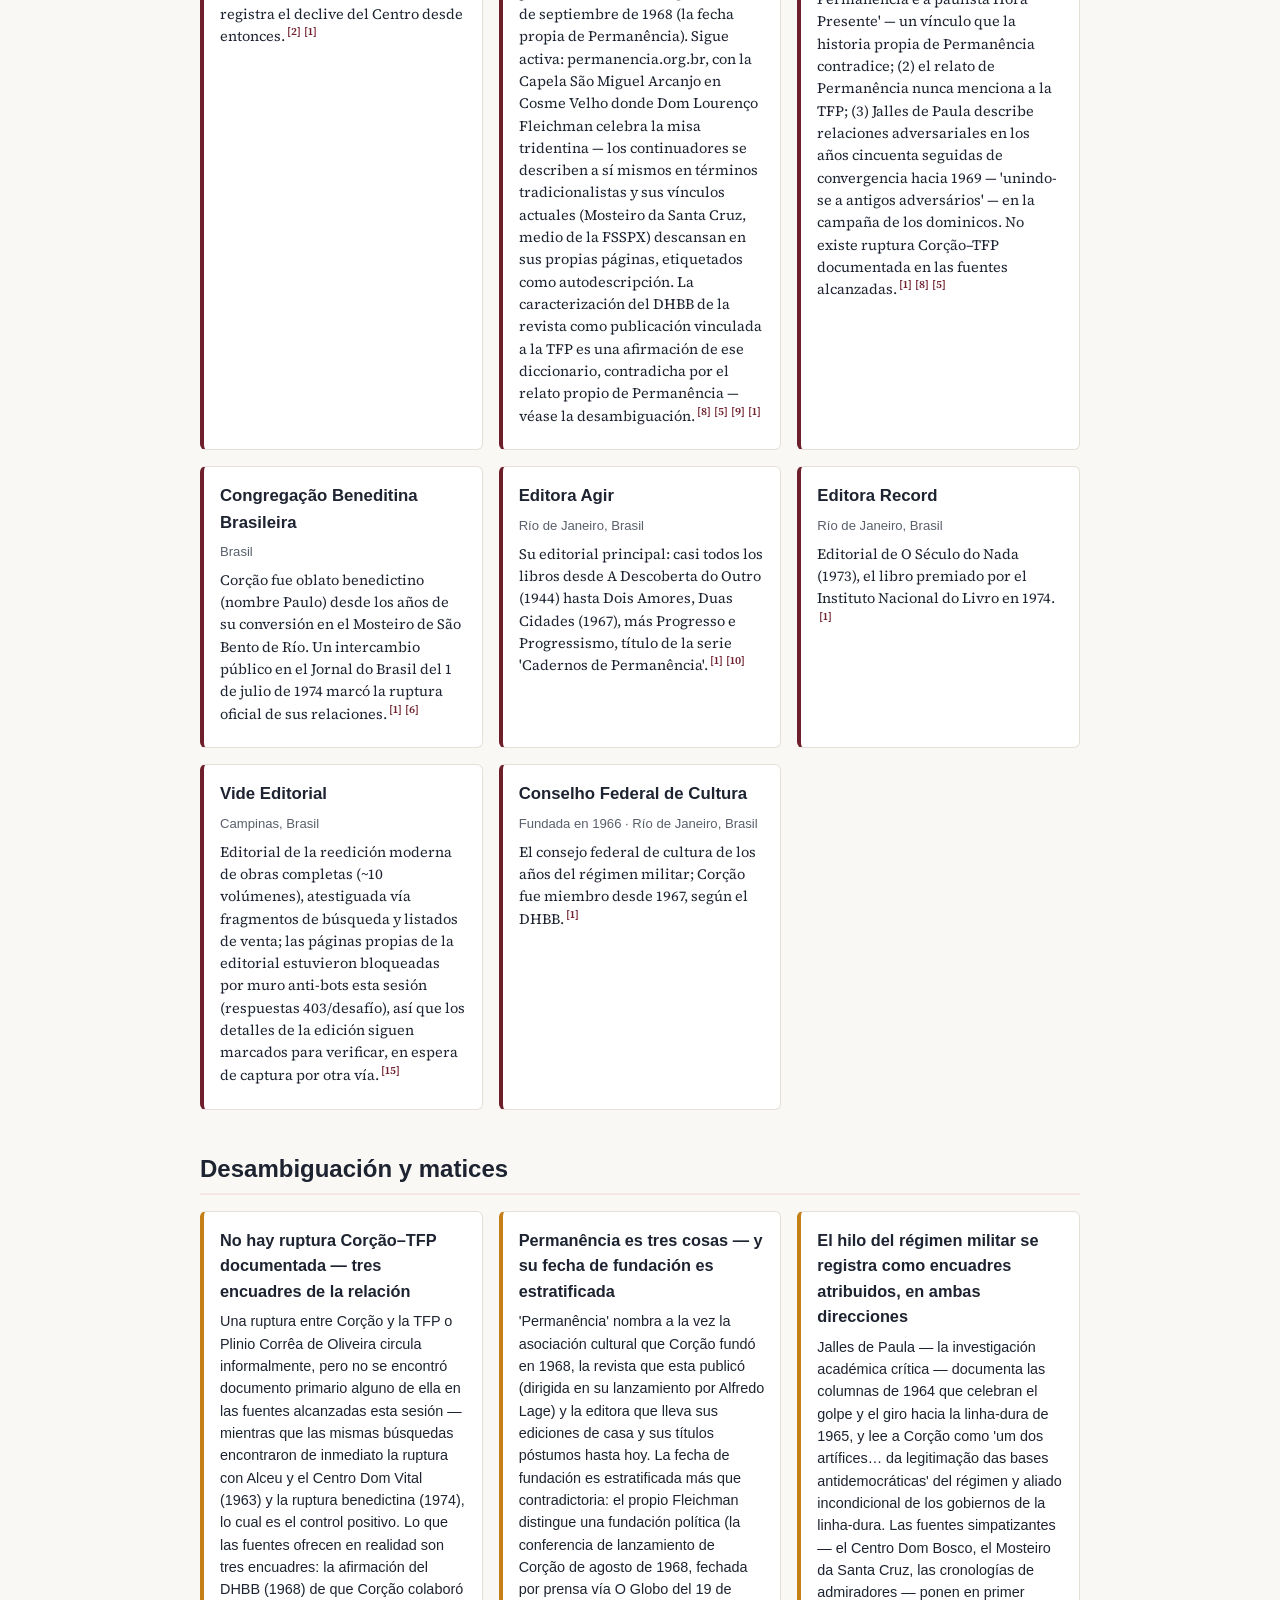
==== commit cbe65d46: "Adopt core#74/#118/#119/#120/#121/#123/#3: vocabulary, look, citations, disputed dates, shared tests" ====
--- a/docs/es/index.html
+++ b/docs/es/index.html
@@ -15,6 +15,7 @@
   </script>
   <link rel="stylesheet" href="../styles.css">
   <script src="../river.js" defer></script>
+  <script src="../cite.js" defer data-label="Referencia" data-all="Todas las referencias"></script>
   <link rel="canonical" href="https://cronologia.github.io/corcao/es/">
   <link rel="alternate" hreflang="en" href="https://cronologia.github.io/corcao/en/">
   <link rel="alternate" hreflang="es" href="https://cronologia.github.io/corcao/es/">
@@ -724,74 +725,74 @@
       espectro de perspectivas de forma deliberada; las afirmaciones controvertidas se atribuyen a sus autores.</p>
       <ol class="references">
         <li id="ref-1">
-          <a href="https://www18.fgv.br/cpdoc/acervo/dicionarios/verbete-biografico/gustavo-corcao-braga" rel="noopener noreferrer" target="_blank">CORÇÃO, Gustavo — Dicionário Histórico-Biográfico Brasileiro (DHBB), by Marieta de Morais Ferreira</a> · <a class="archive-link" href="https://web.archive.org/web/20251221101220/https://www18.fgv.br/CPDOC/acervo/dicionarios/verbete-biografico/gustavo-corcao-braga" rel="noopener noreferrer" target="_blank">🗄 archived 2025-12-21</a>
+          <a href="https://www18.fgv.br/cpdoc/acervo/dicionarios/verbete-biografico/gustavo-corcao-braga" rel="noopener noreferrer" target="_blank">CORÇÃO, Gustavo — Dicionário Histórico-Biográfico Brasileiro (DHBB), by Marieta de Morais Ferreira</a> · <a class="archive-link" href="https://web.archive.org/web/20251221101220/https://www18.fgv.br/CPDOC/acervo/dicionarios/verbete-biografico/gustavo-corcao-braga" rel="noopener noreferrer" target="_blank">🗄 archivado 2025-12-21</a>
           <span class="ref-meta">FGV CPDOC · enciclopedia</span>
           <span class="ref-note">Diccionario biográfico académico-institucional; la fuente que sirve de columna vertebral a los hechos de vida registrados aquí. El texto completo también está replicado en el espejo del corpus DHBB en GitHub (cpdoc/dhbb, text/1437).</span>
         </li>
         <li id="ref-2">
-          <a href="https://raw.githubusercontent.com/cpdoc/dhbb/master/text/8739.text" rel="noopener noreferrer" target="_blank">CENTRO DOM VITAL — Dicionário Histórico-Biográfico Brasileiro (DHBB), by Mônica Kornis</a> · <a class="archive-link" href="https://web.archive.org/web/20260824072958/https://raw.githubusercontent.com/cpdoc/dhbb/master/text/8739.text" rel="noopener noreferrer" target="_blank">🗄 archived 2026-08-24</a>
+          <a href="https://raw.githubusercontent.com/cpdoc/dhbb/master/text/8739.text" rel="noopener noreferrer" target="_blank">CENTRO DOM VITAL — Dicionário Histórico-Biográfico Brasileiro (DHBB), by Mônica Kornis</a> · <a class="archive-link" href="https://web.archive.org/web/20260824072958/https://raw.githubusercontent.com/cpdoc/dhbb/master/text/8739.text" rel="noopener noreferrer" target="_blank">🗄 archivado 2026-08-24</a>
           <span class="ref-meta">FGV CPDOC (Académico-institucional; citado desde el espejo de texto del DHBB en GitHub.) · enciclopedia</span>
         </li>
         <li id="ref-3">
-          <a href="https://raw.githubusercontent.com/cpdoc/dhbb/master/text/2839.text" rel="noopener noreferrer" target="_blank">LIMA, Alceu Amoroso — Dicionário Histórico-Biográfico Brasileiro (DHBB)</a> · <a class="archive-link" href="https://web.archive.org/web/20260824073018/https://raw.githubusercontent.com/cpdoc/dhbb/master/text/2839.text" rel="noopener noreferrer" target="_blank">🗄 archived 2026-08-24</a>
+          <a href="https://raw.githubusercontent.com/cpdoc/dhbb/master/text/2839.text" rel="noopener noreferrer" target="_blank">LIMA, Alceu Amoroso — Dicionário Histórico-Biográfico Brasileiro (DHBB)</a> · <a class="archive-link" href="https://web.archive.org/web/20260824073018/https://raw.githubusercontent.com/cpdoc/dhbb/master/text/2839.text" rel="noopener noreferrer" target="_blank">🗄 archivado 2026-08-24</a>
           <span class="ref-meta">FGV CPDOC (Académico-institucional; citado desde el espejo de texto del DHBB en GitHub.) · enciclopedia</span>
         </li>
         <li id="ref-4">
-          <a href="https://www.scielo.br/j/rbh/a/BRhYn9jWNvCcWFFQQXq7Vbs/?lang=pt" rel="noopener noreferrer" target="_blank">Gustavo Corção: apóstolo da &#39;linha-dura&#39; — Christiane Jalles de Paula, Revista Brasileira de História v.32 n.63 (2012), p.171–194, DOI 10.1590/S0102-01882012000100008</a> · <a class="archive-link" href="https://web.archive.org/web/20260807124236/https://www.scielo.br/j/rbh/a/BRhYn9jWNvCcWFFQQXq7Vbs/?lang=pt" rel="noopener noreferrer" target="_blank">🗄 archived 2026-08-07</a>
+          <a href="https://www.scielo.br/j/rbh/a/BRhYn9jWNvCcWFFQQXq7Vbs/?lang=pt" rel="noopener noreferrer" target="_blank">Gustavo Corção: apóstolo da &#39;linha-dura&#39; — Christiane Jalles de Paula, Revista Brasileira de História v.32 n.63 (2012), p.171–194, DOI 10.1590/S0102-01882012000100008</a> · <a class="archive-link" href="https://web.archive.org/web/20260807124236/https://www.scielo.br/j/rbh/a/BRhYn9jWNvCcWFFQQXq7Vbs/?lang=pt" rel="noopener noreferrer" target="_blank">🗄 archivado 2026-08-07</a>
           <span class="ref-meta">SciELO / ANPUH · académico</span>
           <span class="ref-note">Investigación académica crítica sobre el periodismo de Corção en la era del régimen; su caracterización del &#39;apóstol de la linha-dura&#39; se atribuye dondequiera que se usa. Nota de acceso: scielo.br filtra por user-agent — 403 a las herramientas de fetch no-navegador, 200 con un user agent de navegador.</span>
         </li>
         <li id="ref-5">
-          <a href="https://www.snh2011.anpuh.org/resources/anais/14/1300878425_ARQUIVO_GUSTAVOCORCAOEAREACAOAOCONCILIOVATICANOIINOBRASIL.pdf" rel="noopener noreferrer" target="_blank">Gustavo Corção e a reação ao Concílio Vaticano II no Brasil — Christiane Jalles de Paula, Anais do XXVI Simpósio Nacional de História (ANPUH, 2011)</a> · <a class="archive-link" href="https://web.archive.org/web/20250912234847/http://www.snh2011.anpuh.org/resources/anais/14/1300878425_ARQUIVO_GUSTAVOCORCAOEAREACAOAOCONCILIOVATICANOIINOBRASIL.pdf" rel="noopener noreferrer" target="_blank">🗄 archived 2025-09-12</a>
+          <a href="https://www.snh2011.anpuh.org/resources/anais/14/1300878425_ARQUIVO_GUSTAVOCORCAOEAREACAOAOCONCILIOVATICANOIINOBRASIL.pdf" rel="noopener noreferrer" target="_blank">Gustavo Corção e a reação ao Concílio Vaticano II no Brasil — Christiane Jalles de Paula, Anais do XXVI Simpósio Nacional de História (ANPUH, 2011)</a> · <a class="archive-link" href="https://web.archive.org/web/20250912234847/http://www.snh2011.anpuh.org/resources/anais/14/1300878425_ARQUIVO_GUSTAVOCORCAOEAREACAOAOCONCILIOVATICANOIINOBRASIL.pdf" rel="noopener noreferrer" target="_blank">🗄 archivado 2025-09-12</a>
           <span class="ref-meta">ANPUH · académico</span>
           <span class="ref-note">Investigación académica crítica; el principal relato fechado de los años de Permanência y de los choques con la jerarquía.</span>
         </li>
         <li id="ref-6">
-          <a href="https://www.pliniocorreadeoliveira.info/TD_2012_INTELECTUAIS_E_MILITANCIA_CATOLICA_NO_BRASIL.pdf" rel="noopener noreferrer" target="_blank">De &#39;católico-intelectual&#39; a &#39;intelectual-católico&#39;: o itinerário de Gustavo Corção — Christiane Jalles de Paula, in Rodrigues &amp; Jalles de Paula (orgs.), Intelectuais e militância católica no Brasil (EdUFMT, 2012), p.156–184</a> · <a class="archive-link" href="https://web.archive.org/web/20240517171649/https://www.pliniocorreadeoliveira.info/TD_2012_INTELECTUAIS_E_MILITANCIA_CATOLICA_NO_BRASIL.pdf" rel="noopener noreferrer" target="_blank">🗄 archived 2024-05-17</a>
+          <a href="https://www.pliniocorreadeoliveira.info/TD_2012_INTELECTUAIS_E_MILITANCIA_CATOLICA_NO_BRASIL.pdf" rel="noopener noreferrer" target="_blank">De &#39;católico-intelectual&#39; a &#39;intelectual-católico&#39;: o itinerário de Gustavo Corção — Christiane Jalles de Paula, in Rodrigues &amp; Jalles de Paula (orgs.), Intelectuais e militância católica no Brasil (EdUFMT, 2012), p.156–184</a> · <a class="archive-link" href="https://web.archive.org/web/20240517171649/https://www.pliniocorreadeoliveira.info/TD_2012_INTELECTUAIS_E_MILITANCIA_CATOLICA_NO_BRASIL.pdf" rel="noopener noreferrer" target="_blank">🗄 archivado 2024-05-17</a>
           <span class="ref-meta">EdUFMT · académico</span>
           <span class="ref-note">Investigación académica crítica (libro de editorial universitaria, ISBN 978-85-327-0472-6). Salvedad de alojamiento: el PDF está replicado en el sitio-archivo pro-Plinio Corrêa de Oliveira — el alojamiento está etiquetado; el texto es la edición de EdUFMT.</span>
         </li>
         <li id="ref-7">
-          <a href="https://www.pliniocorreadeoliveira.info/wp-content/uploads/2024/08/TD_2023_gustavo_corcao.pdf" rel="noopener noreferrer" target="_blank">Revista do Livro da Biblioteca Nacional, n.57, ano 21 (2023) — Gustavo Corção dossier</a> · <a class="archive-link" href="https://web.archive.org/web/20250213171258/https://www.pliniocorreadeoliveira.info/wp-content/uploads/2024/08/TD_2023_gustavo_corcao.pdf" rel="noopener noreferrer" target="_blank">🗄 archived 2025-02-13</a>
+          <a href="https://www.pliniocorreadeoliveira.info/wp-content/uploads/2024/08/TD_2023_gustavo_corcao.pdf" rel="noopener noreferrer" target="_blank">Revista do Livro da Biblioteca Nacional, n.57, ano 21 (2023) — Gustavo Corção dossier</a> · <a class="archive-link" href="https://web.archive.org/web/20250213171258/https://www.pliniocorreadeoliveira.info/wp-content/uploads/2024/08/TD_2023_gustavo_corcao.pdf" rel="noopener noreferrer" target="_blank">🗄 archivado 2025-02-13</a>
           <span class="ref-meta">Fundação Biblioteca Nacional · oficial</span>
           <span class="ref-note">Publicación oficial de la Biblioteca Nacional que lleva un dossier sobre Corção, incluido el trabajo de Maurício Barcellos y el facsímil de la carta de Maritain de 1959. Salvedad de alojamiento: el PDF está replicado en el sitio-archivo pro-Plinio — etiquetado.</span>
         </li>
         <li id="ref-8">
-          <a href="https://permanencia.org.br/index.php/paginas/quem_somos" rel="noopener noreferrer" target="_blank">Quem somos — Permanência</a> · <a class="archive-link" href="https://web.archive.org/web/20251204225634/https://permanencia.org.br/index.php/paginas/quem_somos" rel="noopener noreferrer" target="_blank">🗄 archived 2025-12-04</a>
+          <a href="https://permanencia.org.br/index.php/paginas/quem_somos" rel="noopener noreferrer" target="_blank">Quem somos — Permanência</a> · <a class="archive-link" href="https://web.archive.org/web/20251204225634/https://permanencia.org.br/index.php/paginas/quem_somos" rel="noopener noreferrer" target="_blank">🗄 archivado 2025-12-04</a>
           <span class="ref-meta">Permanência · archivo</span>
           <span class="ref-note">La autodescripción institucional de los continuadores, incluida la fecha de fundación del 29 de septiembre de 1968 y la autopresentación tradicionalista actual — etiquetada como autodescripción en todo momento.</span>
         </li>
         <li id="ref-9">
-          <a href="https://permanencia.org.br/index.php/paginas/detalhar_gustavo_corcao/367" rel="noopener noreferrer" target="_blank">Entrevista com Julio Fleichman — Permanência</a> · <a class="archive-link" href="https://web.archive.org/web/20251204230212/https://permanencia.org.br/index.php/paginas/detalhar_gustavo_corcao/367" rel="noopener noreferrer" target="_blank">🗄 archived 2025-12-04</a>
+          <a href="https://permanencia.org.br/index.php/paginas/detalhar_gustavo_corcao/367" rel="noopener noreferrer" target="_blank">Entrevista com Julio Fleichman — Permanência</a> · <a class="archive-link" href="https://web.archive.org/web/20251204230212/https://permanencia.org.br/index.php/paginas/detalhar_gustavo_corcao/367" rel="noopener noreferrer" target="_blank">🗄 archivado 2025-12-04</a>
           <span class="ref-meta">Permanência · testimonio</span>
           <span class="ref-note">Larga entrevista de memorias con el fundador jurídico y presidente de largo tiempo de Permanência — testimonio del lado de Permanência, usado solo como perspectiva atribuida, nunca como fuente de hechos por sí solo.</span>
         </li>
         <li id="ref-10">
-          <a href="https://permanencia.org.br/index.php/paginas/gustavo_corcao/373" rel="noopener noreferrer" target="_blank">Sobre Gustavo Corção — bibliography page</a> · <a class="archive-link" href="https://web.archive.org/web/20260824073049/https://permanencia.org.br/index.php/paginas/gustavo_corcao/373" rel="noopener noreferrer" target="_blank">🗄 archived 2026-08-24</a>
+          <a href="https://permanencia.org.br/index.php/paginas/gustavo_corcao/373" rel="noopener noreferrer" target="_blank">Sobre Gustavo Corção — bibliography page</a> · <a class="archive-link" href="https://web.archive.org/web/20260824073049/https://permanencia.org.br/index.php/paginas/gustavo_corcao/373" rel="noopener noreferrer" target="_blank">🗄 archivado 2026-08-24</a>
           <span class="ref-meta">Permanência · archivo</span>
           <span class="ref-note">Bibliografía mantenida por los continuadores — simpatizante; varios de sus años de publicación son de fuente única y se marcan donde se usan.</span>
         </li>
         <li id="ref-11">
-          <a href="https://www.centrodombosco.org/artigos/48-anos-sem-gustavo-corcao-intelectual-catolico-brasileiro" rel="noopener noreferrer" target="_blank">48 anos sem Gustavo Corção, intelectual católico brasileiro — Yuri Portella</a> · <a class="archive-link" href="https://web.archive.org/web/20260824073120/https://www.centrodombosco.org/artigos/48-anos-sem-gustavo-corcao-intelectual-catolico-brasileiro" rel="noopener noreferrer" target="_blank">🗄 archived 2026-08-24</a>
+          <a href="https://www.centrodombosco.org/artigos/48-anos-sem-gustavo-corcao-intelectual-catolico-brasileiro" rel="noopener noreferrer" target="_blank">48 anos sem Gustavo Corção, intelectual católico brasileiro — Yuri Portella</a> · <a class="archive-link" href="https://web.archive.org/web/20260824073120/https://www.centrodombosco.org/artigos/48-anos-sem-gustavo-corcao-intelectual-catolico-brasileiro" rel="noopener noreferrer" target="_blank">🗄 archivado 2026-08-24</a>
           <span class="ref-meta">Centro Dom Bosco · web</span>
           <span class="ref-note">Organización tradicionalista — perspectiva simpatizante. Su perfil omite por completo el hilo del régimen militar, lo cual este conjunto de datos registra como parte del cuadro de recepción.</span>
         </li>
         <li id="ref-12">
-          <a href="https://www.mosteirodasantacruz.org/en/gustavo-corcao" rel="noopener noreferrer" target="_blank">Gustavo Corção — Mosteiro da Santa Cruz</a> · <a class="archive-link" href="https://web.archive.org/web/20260513092209/https://www.mosteirodasantacruz.org/en/gustavo-corcao" rel="noopener noreferrer" target="_blank">🗄 archived 2026-05-13</a>
+          <a href="https://www.mosteirodasantacruz.org/en/gustavo-corcao" rel="noopener noreferrer" target="_blank">Gustavo Corção — Mosteiro da Santa Cruz</a> · <a class="archive-link" href="https://web.archive.org/web/20260513092209/https://www.mosteirodasantacruz.org/en/gustavo-corcao" rel="noopener noreferrer" target="_blank">🗄 archivado 2026-05-13</a>
           <span class="ref-meta">Mosteiro da Santa Cruz (Continuadores benedictinos tradicionalistas — simpatizantes, etiquetados.) · web</span>
         </li>
         <li id="ref-13">
-          <a href="https://pt.wikipedia.org/wiki/Gustavo_Cor%C3%A7%C3%A3o" rel="noopener noreferrer" target="_blank">Gustavo Corção — Wikipédia (pt)</a> · <a class="archive-link" href="https://web.archive.org/web/20260608043428/https://pt.wikipedia.org/wiki/Gustavo_Cor%C3%A7%C3%A3o" rel="noopener noreferrer" target="_blank">🗄 archived 2026-06-08</a>
+          <a href="https://pt.wikipedia.org/wiki/Gustavo_Cor%C3%A7%C3%A3o" rel="noopener noreferrer" target="_blank">Gustavo Corção — Wikipédia (pt)</a> · <a class="archive-link" href="https://web.archive.org/web/20260608043428/https://pt.wikipedia.org/wiki/Gustavo_Cor%C3%A7%C3%A3o" rel="noopener noreferrer" target="_blank">🗄 archivado 2026-06-08</a>
           <span class="ref-meta">Wikipedia · enciclopedia</span>
           <span class="ref-note">Andamiaje terciario, usado solo para verificaciones cruzadas; los elementos que descansan solo en él (los nombres de los hijos, la misa de séptimo día, el año del premio IBCC) se marcan como de fuente única.</span>
         </li>
         <li id="ref-14">
-          <a href="http://paulmedeiroskrause.blogspot.com/2019/12/gustavo-corcao-breves-apontamentos.html" rel="noopener noreferrer" target="_blank">Gustavo Corção: breves apontamentos biográficos e cronologia — Paul Medeiros Krause (Dec 2019)</a> · <a class="archive-link" href="https://web.archive.org/web/20231219114302/https://paulmedeiroskrause.blogspot.com/2019/12/gustavo-corcao-breves-apontamentos.html" rel="noopener noreferrer" target="_blank">🗄 archived 2023-12-19</a>
+          <a href="http://paulmedeiroskrause.blogspot.com/2019/12/gustavo-corcao-breves-apontamentos.html" rel="noopener noreferrer" target="_blank">Gustavo Corção: breves apontamentos biográficos e cronologia — Paul Medeiros Krause (Dec 2019)</a> · <a class="archive-link" href="https://web.archive.org/web/20231219114302/https://paulmedeiroskrause.blogspot.com/2019/12/gustavo-corcao-breves-apontamentos.html" rel="noopener noreferrer" target="_blank">🗄 archivado 2023-12-19</a>
           <span class="ref-meta">Paul Medeiros Krause blog · web</span>
           <span class="ref-note">La cronología de un admirador — simpatizante; los años que descansan solo en ella (Conversa em Sol Menor, 1980) se marcan.</span>
         </li>
         <li id="ref-15">
-          <a href="https://videeditorial.com.br/kit-gustavo-corcao" rel="noopener noreferrer" target="_blank">KIT — Gustavo Corção Completo — Vide Editorial</a> · <a class="archive-link" href="https://web.archive.org/web/20201125142906/https://videeditorial.com.br/kit-gustavo-corcao" rel="noopener noreferrer" target="_blank">🗄 archived 2020-11-25</a>
+          <a href="https://videeditorial.com.br/kit-gustavo-corcao" rel="noopener noreferrer" target="_blank">KIT — Gustavo Corção Completo — Vide Editorial</a> · <a class="archive-link" href="https://web.archive.org/web/20201125142906/https://videeditorial.com.br/kit-gustavo-corcao" rel="noopener noreferrer" target="_blank">🗄 archivado 2020-11-25</a>
           <span class="ref-meta">Vide Editorial · web</span>
           <span class="ref-note">Página de la editorial de la reedición moderna de obras completas — simpatizante por naturaleza. Bloqueada por muro anti-bots esta sesión (respuestas 403/desafío); citada en espera de captura por otra vía, y los detalles de la edición siguen marcados para verificar.</span>
         </li>
@@ -800,7 +801,7 @@
           <span class="ref-meta">ScienceOpen (Registro de metadatos — ruta de respaldo para el DOI mientras scielo.br filtra los agentes no-navegador.) · base de datos</span>
         </li>
         <li id="ref-17">
-          <a href="https://github.com/alissonryan/cof-olavo" rel="noopener noreferrer" target="_blank">COF — community transcriptions of the Curso Online de Filosofia (585 lectures)</a> · <a class="archive-link" href="https://web.archive.org/web/20260803100651/https://github.com/alissonryan/cof-olavo" rel="noopener noreferrer" target="_blank">🗄 archived 2026-08-03</a>
+          <a href="https://github.com/alissonryan/cof-olavo" rel="noopener noreferrer" target="_blank">COF — community transcriptions of the Curso Online de Filosofia (585 lectures)</a> · <a class="archive-link" href="https://web.archive.org/web/20260803100651/https://github.com/alissonryan/cof-olavo" rel="noopener noreferrer" target="_blank">🗄 archivado 2026-08-03</a>
           <span class="ref-meta">Community transcription repository · corpus</span>
           <span class="ref-note">Transcripciones comunitarias de las conferencias de Olavo de Carvalho; el estado de revisión por archivo (revisada / revisao_pendente) se cita con cada uso, y la cita textual requiere verificación de audio — las entradas de recepción aquí son paráfrasis con id de archivo y fecha.</span>
         </li>
--- a/docs/styles.css
+++ b/docs/styles.css
@@ -2,7 +2,7 @@
   --bg: #faf8f5;
   --surface: #ffffff;
   --ink: #1d2330;
-  --muted: #6b7280;
+  --muted: #595f6b;
   --accent: #6e1f2c;
   --accent-dark: #47131c;
   --accent-soft: #f2e4e7;
@@ -296,7 +296,7 @@
 .lang-switch { float: right; display: flex; gap: .35rem; align-items: center; font-size: .8rem; font-weight: 700; }
 .lang-switch a { color: var(--muted); text-decoration: none; padding: .1rem .3rem; border-radius: 3px; }
 .lang-switch a:hover { color: var(--accent); background: var(--accent-soft); }
-.lang-switch .lang-current { color: var(--accent); background: var(--accent-soft); padding: .1rem .3rem; border-radius: 3px; }
+.lang-switch .lang-current { color: var(--accent-dark); background: var(--accent-soft); padding: .1rem .3rem; border-radius: 3px; }
 
 /* Machine-translation disclaimer (non-English pages) */
 .i18n-disclaimer {
@@ -415,8 +415,8 @@
 /* Four steps of intensity — always alongside the printed number, never instead. */
 .sw-i1 { background: color-mix(in srgb, var(--accent) 12%, transparent); }
 .sw-i2 { background: color-mix(in srgb, var(--accent) 28%, transparent); }
-.sw-i3 { background: color-mix(in srgb, var(--accent) 46%, transparent); }
-.sw-i4 { background: color-mix(in srgb, var(--accent) 64%, transparent); }
+.sw-i3 { background: var(--accent); }
+.sw-i4 { background: var(--accent-dark); }
 .sw-i3 a, .sw-i4 a { color: #fff; }
 .sw-zero { background: transparent; }
 .sw-zero::after { content: '·'; color: var(--muted); }
@@ -562,9 +562,9 @@
 .rv-l0 { --c: var(--accent); }
 .rv-lanes .rv-l0 { --c: #4338a0; }
 .rv-l1 { --c: #13776d; }
-.rv-l2 { --c: #a8620f; }
+.rv-l2 { --c: #9d5c0e; }
 .rv-l3 { --c: #b0306a; }
-.rv-l4 { --c: #2f7fb5; }
+.rv-l4 { --c: #2a72a2; }
 .rv-l5 { --c: #5e7a1a; }
 .rv-l6 { --c: #8a5a44; }
 .rv-l7 { --c: #555f6d; }
@@ -635,6 +635,92 @@
   .rv-e { break-inside: avoid; }
   .rv-e[hidden] { display: grid; }
   .rv-card { animation: none; }
+}
+
+.rv-ribbon .rv-hl { font-size: 9.5px; font-weight: 700; fill: var(--ink); }
+.rv-ribbon .rv-hl-tick { stroke: var(--ink); stroke-width: 1; stroke-dasharray: 2 2; opacity: .55; }
+.rv-claims { margin: .55rem 0 0; font-size: .86rem; }
+.rv-claims-h { margin: 0 0 .3rem; font-size: .72rem; font-weight: 700; letter-spacing: .04em; text-transform: uppercase; color: var(--muted); }
+.rv-claims-h span { font-weight: 600; letter-spacing: 0; text-transform: none; margin-left: .3rem; }
+.rv-span { position: relative; height: 12px; margin: 0 .4rem .35rem; border-bottom: 1px solid var(--line); max-width: 22rem; }
+.rv-span i, .rv-span b { position: absolute; bottom: -1px; }
+.rv-span .rv-ct { width: 2px; height: 9px; margin-left: -1px; background: var(--accent); }
+.rv-span .rv-cr { height: 5px; min-width: 2px; background: color-mix(in srgb, var(--accent) 45%, transparent); border: 1px solid var(--accent); border-radius: 2px; }
+.rv-span b { width: 9px; height: 9px; margin-left: -4.5px; bottom: -5px; border-radius: 50%; background: var(--bg); border: 2px solid var(--accent); }
+.rv-claims ul { margin: 0; padding-left: 1.1rem; }
+.rv-claims li { margin: .1rem 0; }
+.rv-cyr { font-weight: 700; font-variant-numeric: tabular-nums; }
+
+/* ---------------------------------------------------------------------------
+   Citation previews (core#119): a click or tap on [n] shows the reference
+   beside the claim (src/cite.js). Colours come from the page tokens, so the
+   dark scheme needs nothing of its own. Never printed.
+   --------------------------------------------------------------------------- */
+.cite-pop {
+  position: fixed; inset: auto; margin: 0; max-width: min(26rem, calc(100vw - 16px));
+  padding: .7rem .85rem .6rem; background: var(--surface); color: var(--ink);
+  border: 1px solid var(--line); border-radius: 8px; font-size: .88rem; line-height: 1.45;
+  box-shadow: 0 8px 28px rgb(0 0 0 / .18);
+}
+.cite-pop-head { margin: 0 0 .3rem; font-size: .72rem; font-weight: 700; letter-spacing: .04em; text-transform: uppercase; color: var(--muted); }
+.cite-pop-body > a:first-child { font-weight: 600; }
+.cite-pop-body .ref-meta { margin-top: .15rem; }
+.cite-pop-foot { margin: .5rem 0 0; font-size: .8rem; }
+sup.cite a[aria-expanded] { text-decoration: underline; }
+@media print { .cite-pop { display: none !important; } }
+
+/* ---------------------------------------------------------------------------
+   Look and feel (core#118): a text face for the prose, and a palette derived
+   from one colour. Source Serif 4 (SIL OFL, src/fonts/OFL.txt) is self-hosted
+   - no font CDN, nothing that tracks readers - in two subsets: Latin (en, es,
+   pt) and Latin Extended, which a page downloads only if it uses one of its
+   characters. Navigation, labels, tables and figures stay in the system
+   face; only running prose takes the serif, with old-style figures.
+   Each site declares --accent; the dark shade and the soft tint derive from
+   it in OKLCH, calibrated against the 23 hand-tuned pairs (mean deltaE 0.02
+   and 0.009). A browser without relative colour syntax keeps the site's own
+   declared values.
+   --------------------------------------------------------------------------- */
+@font-face { font-family: 'Source Serif 4'; font-style: normal; font-weight: 400; font-display: swap;
+  src: url('fonts/source-serif-4-latin-400-normal.woff2') format('woff2'); unicode-range: U+0000-00FF,U+0131,U+0152-0153,U+02BB-02BC,U+02C6,U+02DA,U+02DC,U+0304,U+0308,U+0329,U+2000-206F,U+20AC,U+2122,U+2191,U+2193,U+2212,U+2215,U+FEFF,U+FFFD; }
+@font-face { font-family: 'Source Serif 4'; font-style: italic; font-weight: 400; font-display: swap;
+  src: url('fonts/source-serif-4-latin-400-italic.woff2') format('woff2'); unicode-range: U+0000-00FF,U+0131,U+0152-0153,U+02BB-02BC,U+02C6,U+02DA,U+02DC,U+0304,U+0308,U+0329,U+2000-206F,U+20AC,U+2122,U+2191,U+2193,U+2212,U+2215,U+FEFF,U+FFFD; }
+@font-face { font-family: 'Source Serif 4'; font-style: normal; font-weight: 600; font-display: swap;
+  src: url('fonts/source-serif-4-latin-600-normal.woff2') format('woff2'); unicode-range: U+0000-00FF,U+0131,U+0152-0153,U+02BB-02BC,U+02C6,U+02DA,U+02DC,U+0304,U+0308,U+0329,U+2000-206F,U+20AC,U+2122,U+2191,U+2193,U+2212,U+2215,U+FEFF,U+FFFD; }
+@font-face { font-family: 'Source Serif 4'; font-style: normal; font-weight: 400; font-display: swap;
+  src: url('fonts/source-serif-4-latin-ext-400-normal.woff2') format('woff2'); unicode-range: U+0100-02BA,U+02BD-02C5,U+02C7-02CC,U+02CE-02D7,U+02DD-02FF,U+0304,U+0308,U+0329,U+1D00-1DBF,U+1E00-1E9F,U+1EF2-1EFF,U+2020,U+20A0-20AB,U+20AD-20C0,U+2113,U+2C60-2C7F,U+A720-A7FF; }
+@font-face { font-family: 'Source Serif 4'; font-style: italic; font-weight: 400; font-display: swap;
+  src: url('fonts/source-serif-4-latin-ext-400-italic.woff2') format('woff2'); unicode-range: U+0100-02BA,U+02BD-02C5,U+02C7-02CC,U+02CE-02D7,U+02DD-02FF,U+0304,U+0308,U+0329,U+1D00-1DBF,U+1E00-1E9F,U+1EF2-1EFF,U+2020,U+20A0-20AB,U+20AD-20C0,U+2113,U+2C60-2C7F,U+A720-A7FF; }
+@font-face { font-family: 'Source Serif 4'; font-style: normal; font-weight: 600; font-display: swap;
+  src: url('fonts/source-serif-4-latin-ext-600-normal.woff2') format('woff2'); unicode-range: U+0100-02BA,U+02BD-02C5,U+02C7-02CC,U+02CE-02D7,U+02DD-02FF,U+0304,U+0308,U+0329,U+1D00-1DBF,U+1E00-1E9F,U+1EF2-1EFF,U+2020,U+20A0-20AB,U+20AD-20C0,U+2113,U+2C60-2C7F,U+A720-A7FF; }
+:root { --font-text: 'Source Serif 4', Georgia, 'Times New Roman', serif; }
+@supports (color: oklch(from red l c h)) {
+  :root {
+    --accent-dark: oklch(from var(--accent) calc(l * .76) c h);
+    --accent-soft: oklch(from var(--accent) .94 calc(c * .15) h);
+  }
+}
+.rv-text, .date-note, .section-intro, .rv-claims li, .notice, blockquote,
+#about p, #about li, #about dd,
+.cat-item p:not([class]), .related-card p:not([class]), .party-card p:not([class]) {
+  font-family: var(--font-text); font-variant-numeric: oldstyle-nums proportional-nums;
+}
+.rv-text { font-size: 1.04rem; line-height: 1.55; }
+
+/* ---------------------------------------------------------------------------
+   Print (core#3): the page on paper. On screen a reference is a link; on paper
+   it is only useful with its address, and with the archived copy's address
+   when the live one may be gone. Headings never end a page.
+   --------------------------------------------------------------------------- */
+@page { margin: 16mm 14mm; }
+@media print {
+  ol.references a[href^="http"]:not(.archive-link)::after,
+  ol.references a.archive-link::after {
+    content: " <" attr(href) ">"; font-size: .72rem; font-weight: 400; color: #444; word-break: break-all;
+  }
+  h2, h3 { break-after: avoid; page-break-after: avoid; }
+  .notice, ol.references li, .rv-claims { break-inside: avoid; page-break-inside: avoid; }
+  .rv-empty, .rv-status { display: none; }
 }
 
 /* ---------------------------------------------------------------------------
@@ -686,6 +772,13 @@
   .al-adjacent .al-node-status, .al-adjacent .al-status { color: #c3a9e8; }
   .rv-l0 { --c: var(--accent-hi); }
   .rv-lanes .rv-l0 { --c: #9d93ff; }
+  /* The light scheme's solid heat steps would sink into the dark page; the
+     translucent steps keep the scale reading dark-to-bright. */
+  .sw-i3 { background: color-mix(in srgb, var(--accent) 46%, transparent); }
+  .sw-i4 { background: color-mix(in srgb, var(--accent) 64%, transparent); }
+  .rv-span .rv-ct { background: var(--accent-hi); }
+  .rv-span .rv-cr { border-color: var(--accent-hi); background: color-mix(in srgb, var(--accent-hi) 35%, transparent); }
+  .rv-span b { border-color: var(--accent-hi); }
   .rv-l1 { --c: #4fc4b5; } .rv-l2 { --c: #e3a24f; } .rv-l3 { --c: #f07aa8; }
   .rv-l4 { --c: #6fb4e8; } .rv-l5 { --c: #a8c25a; } .rv-l6 { --c: #d49a7e; } .rv-l7 { --c: #a3adbb; }
   .rv-win { fill: var(--accent-hi); stroke: var(--accent-hi); }
